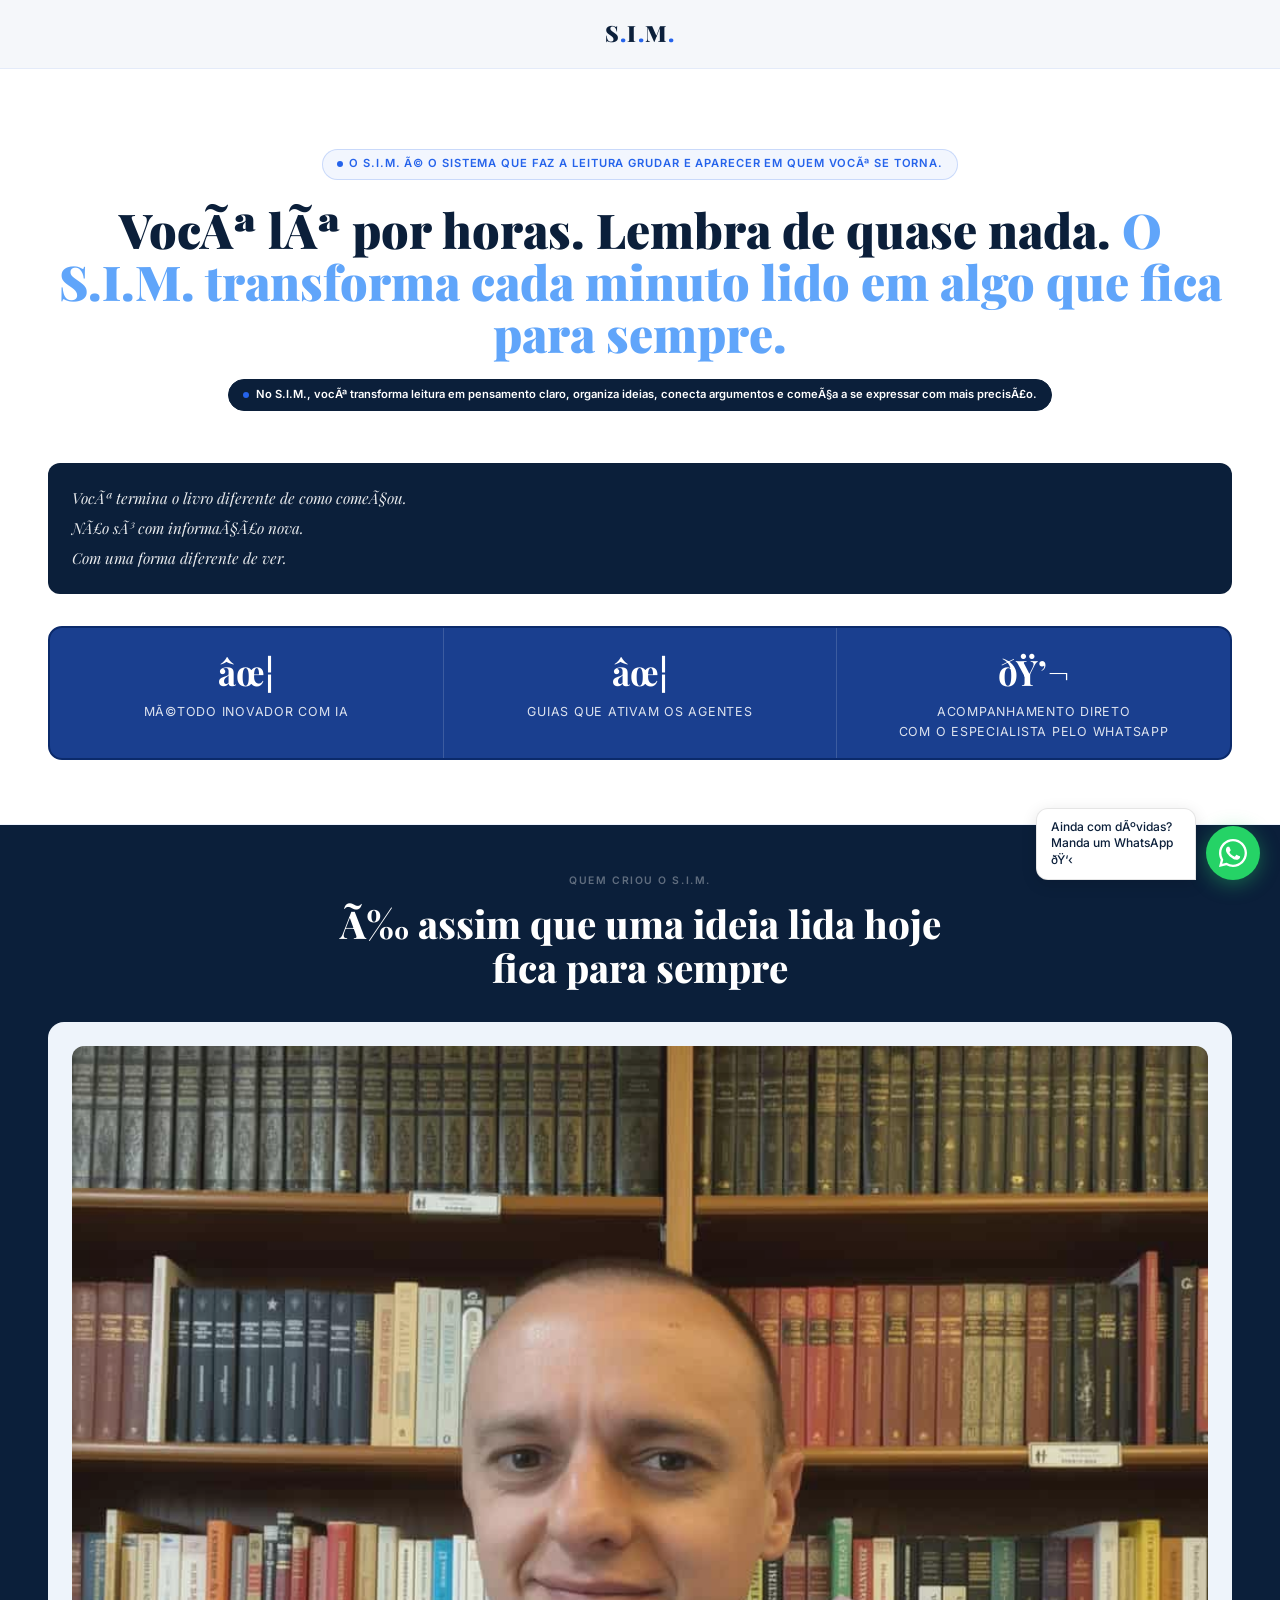
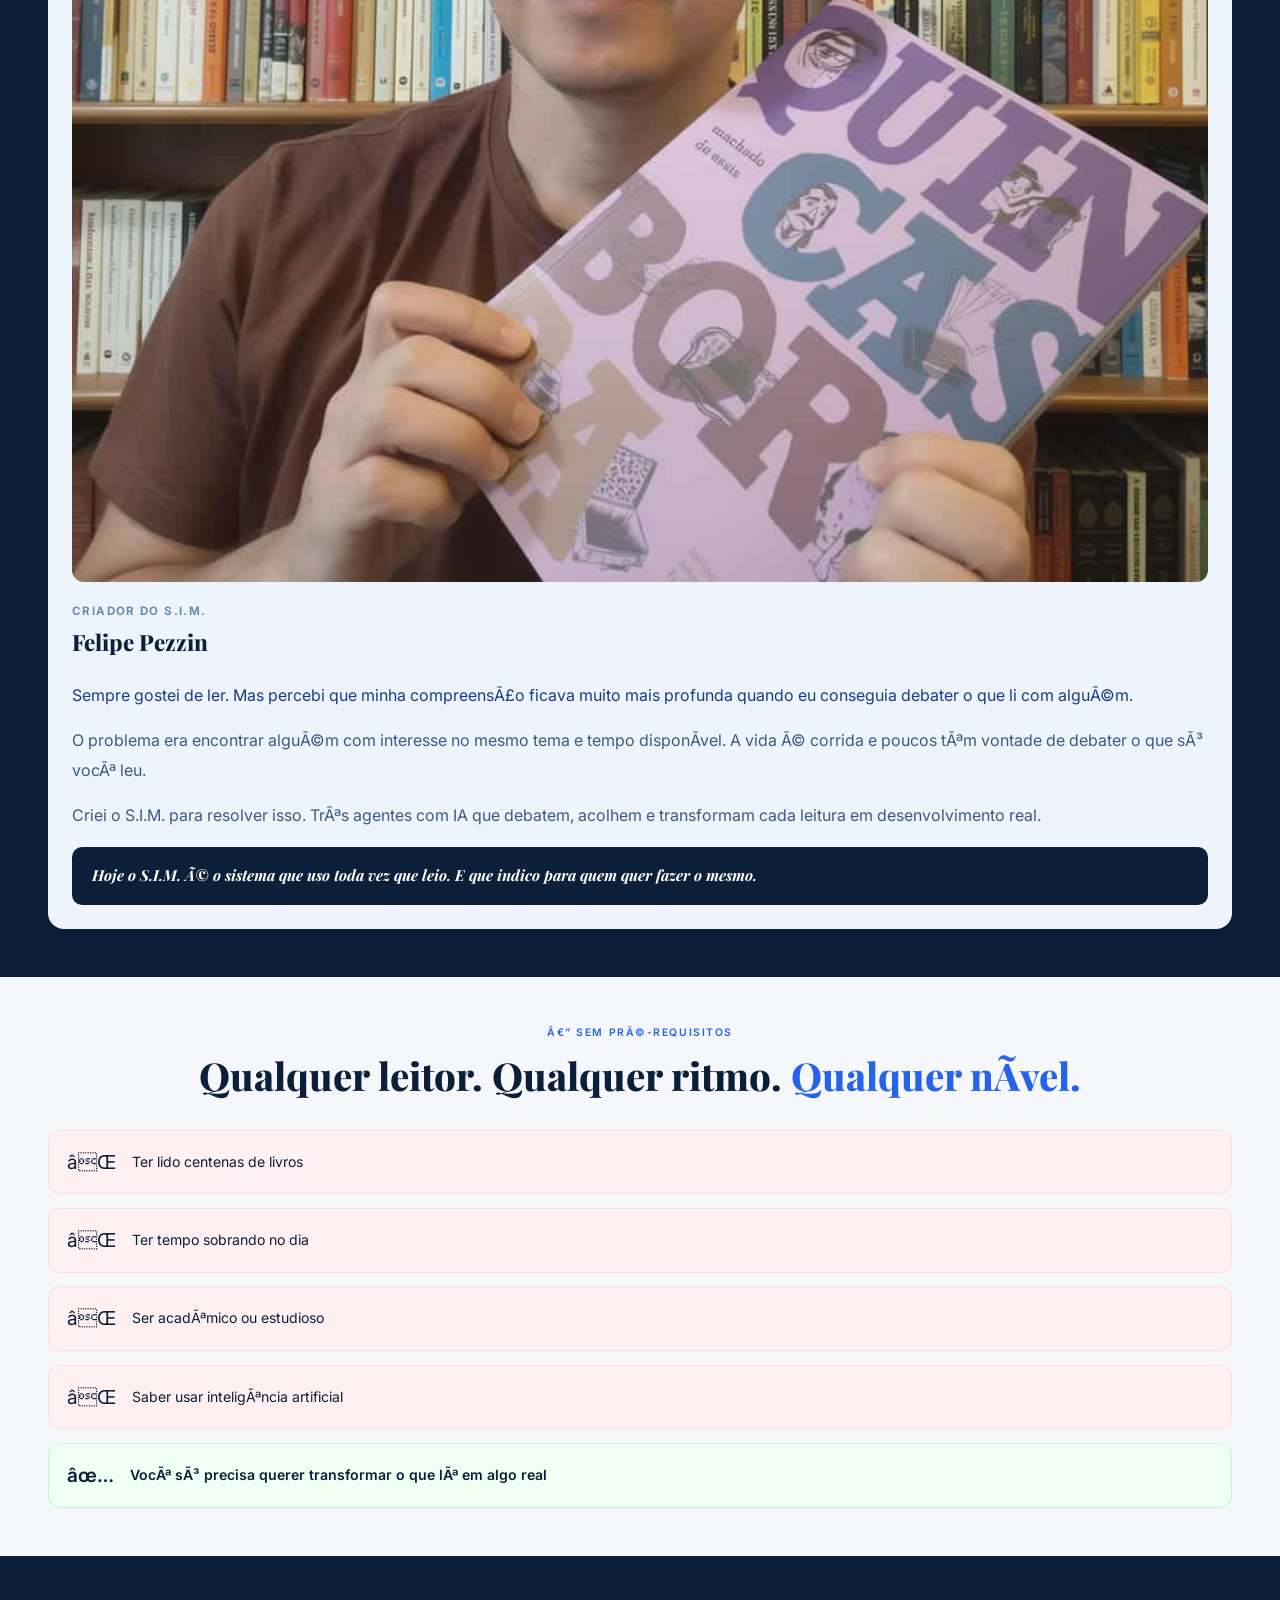
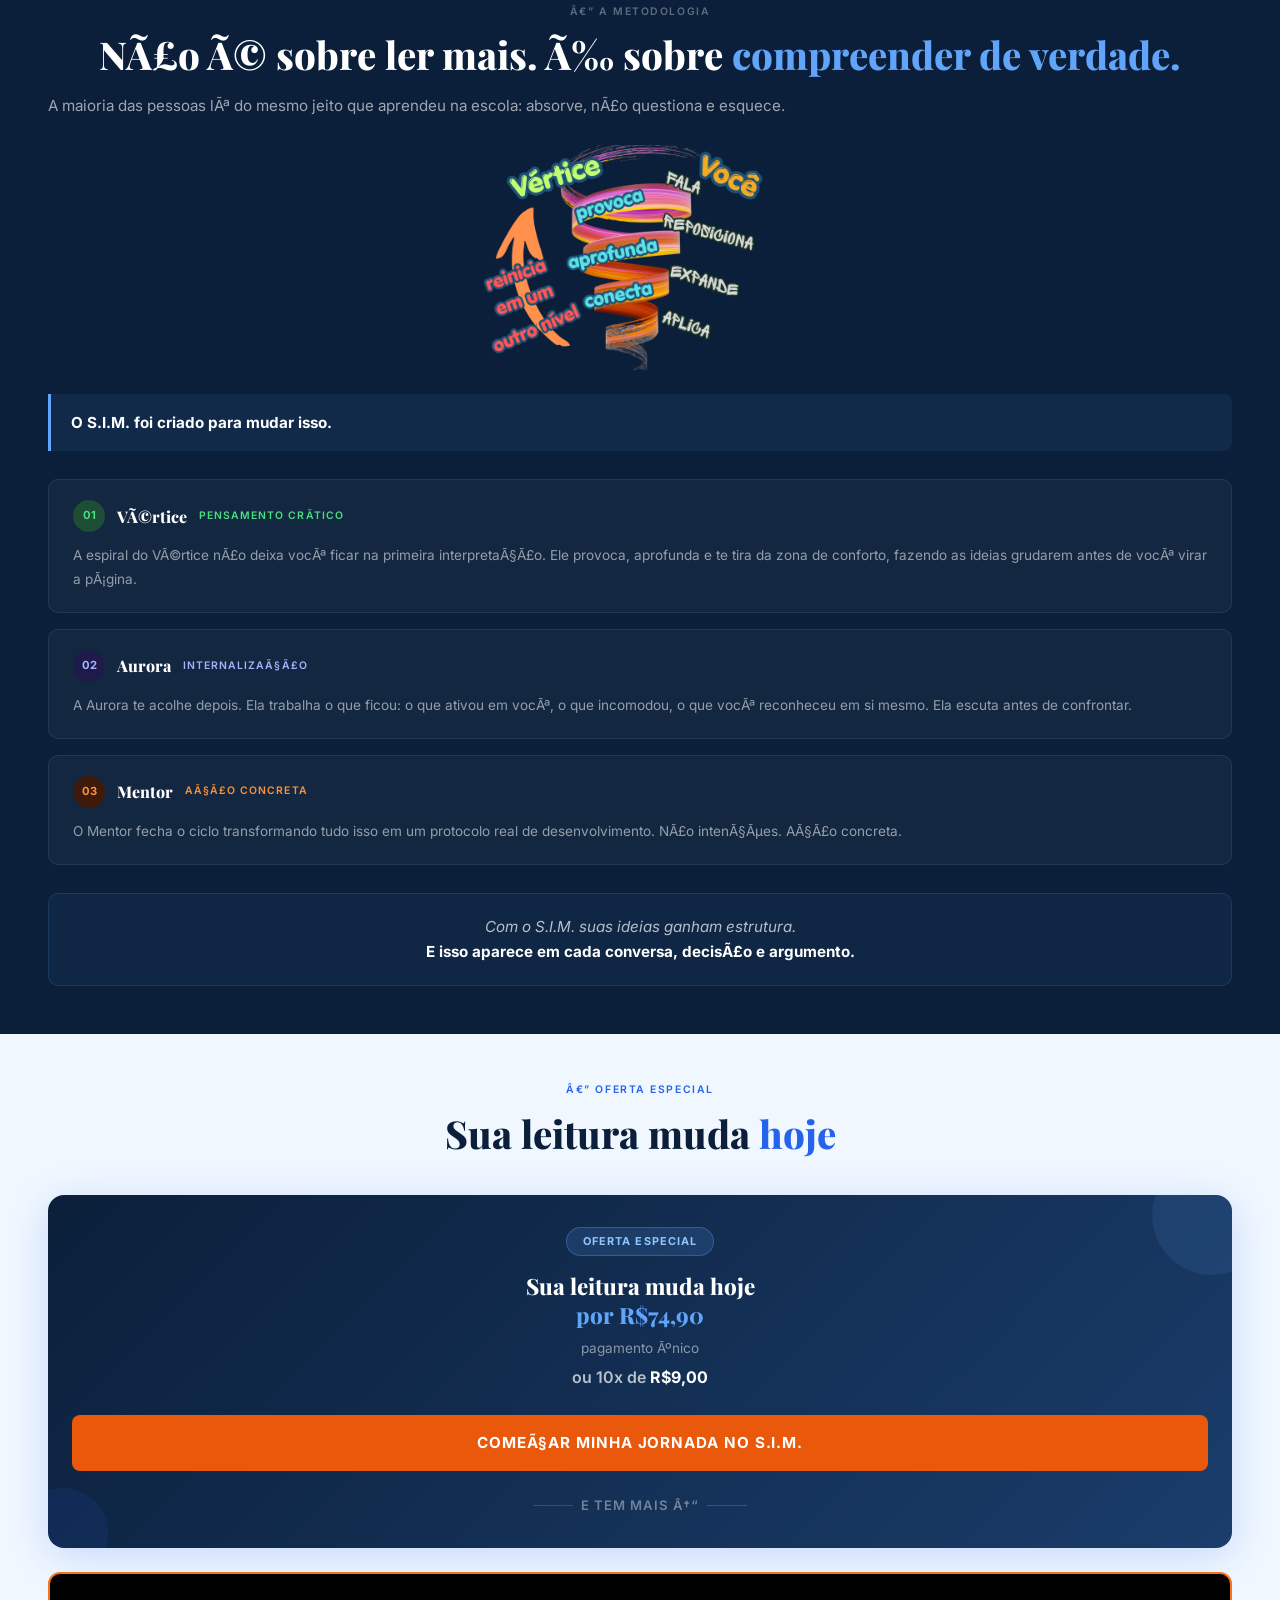
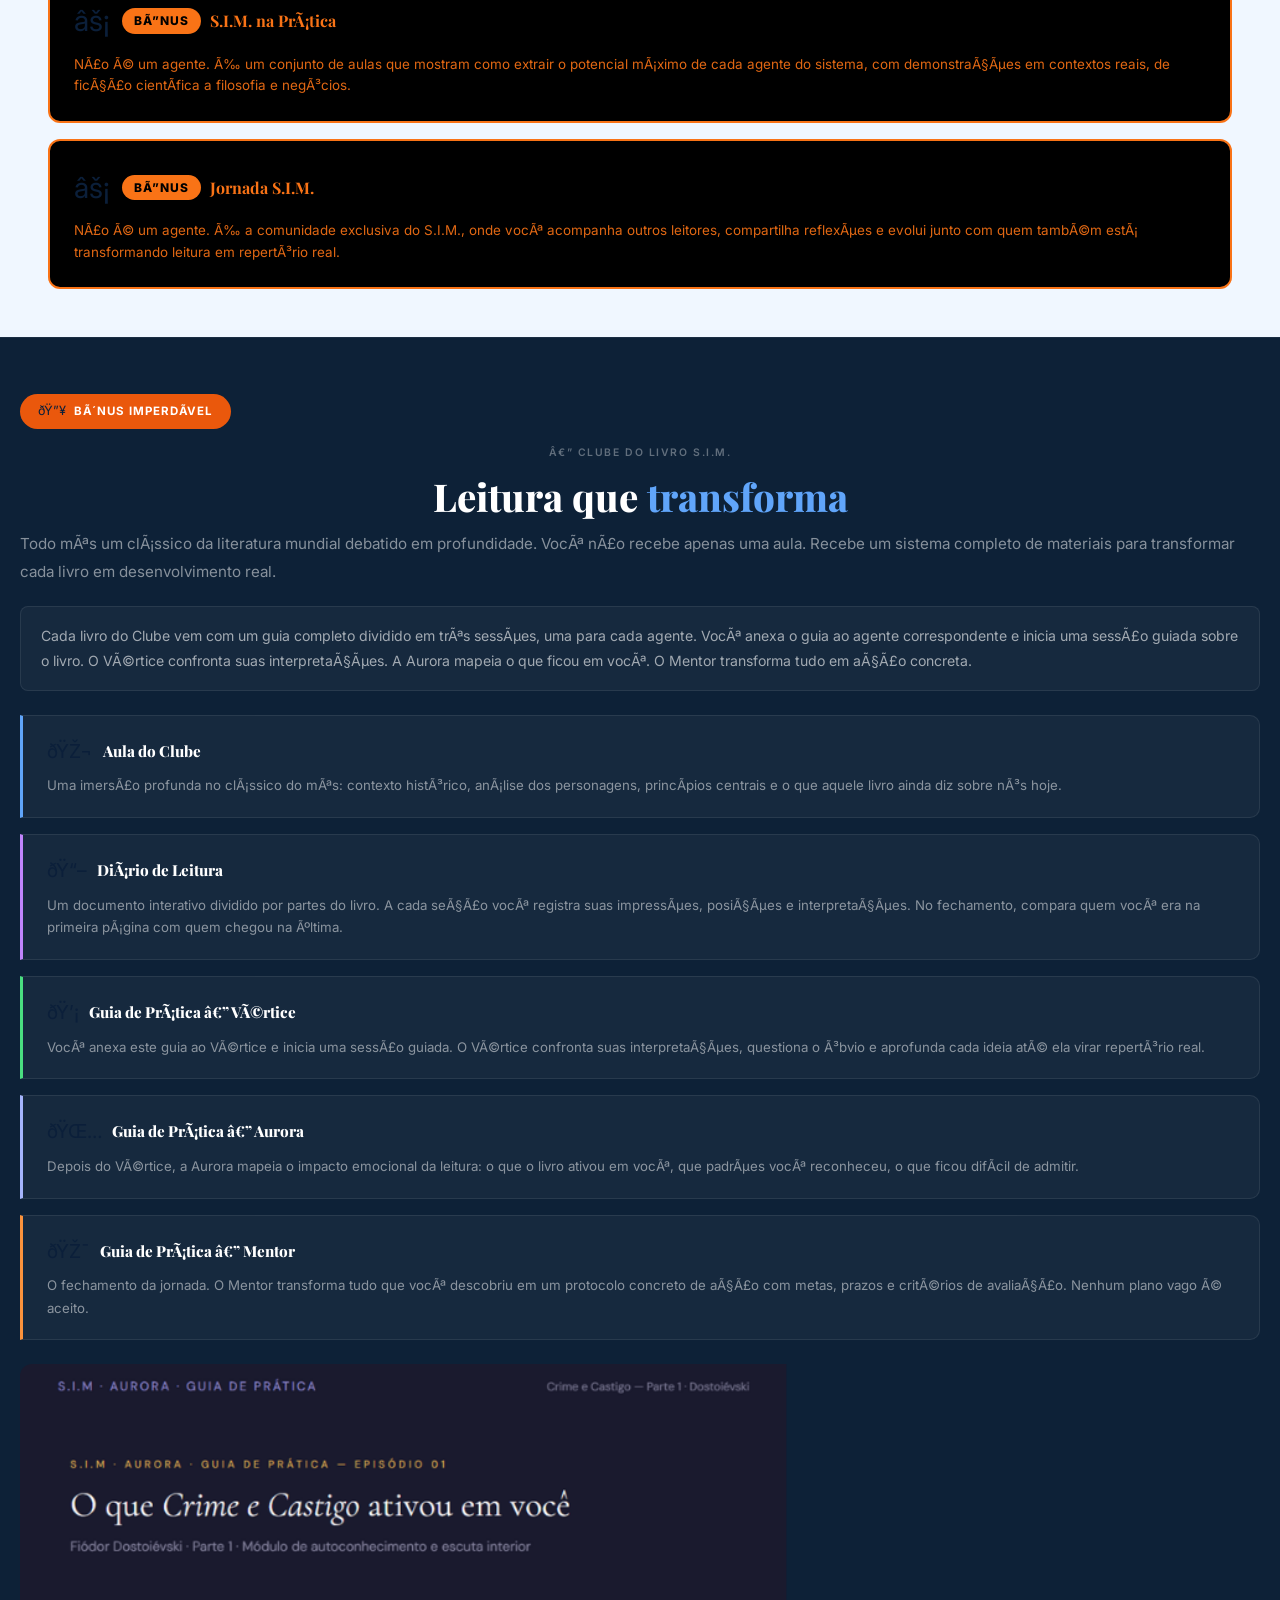
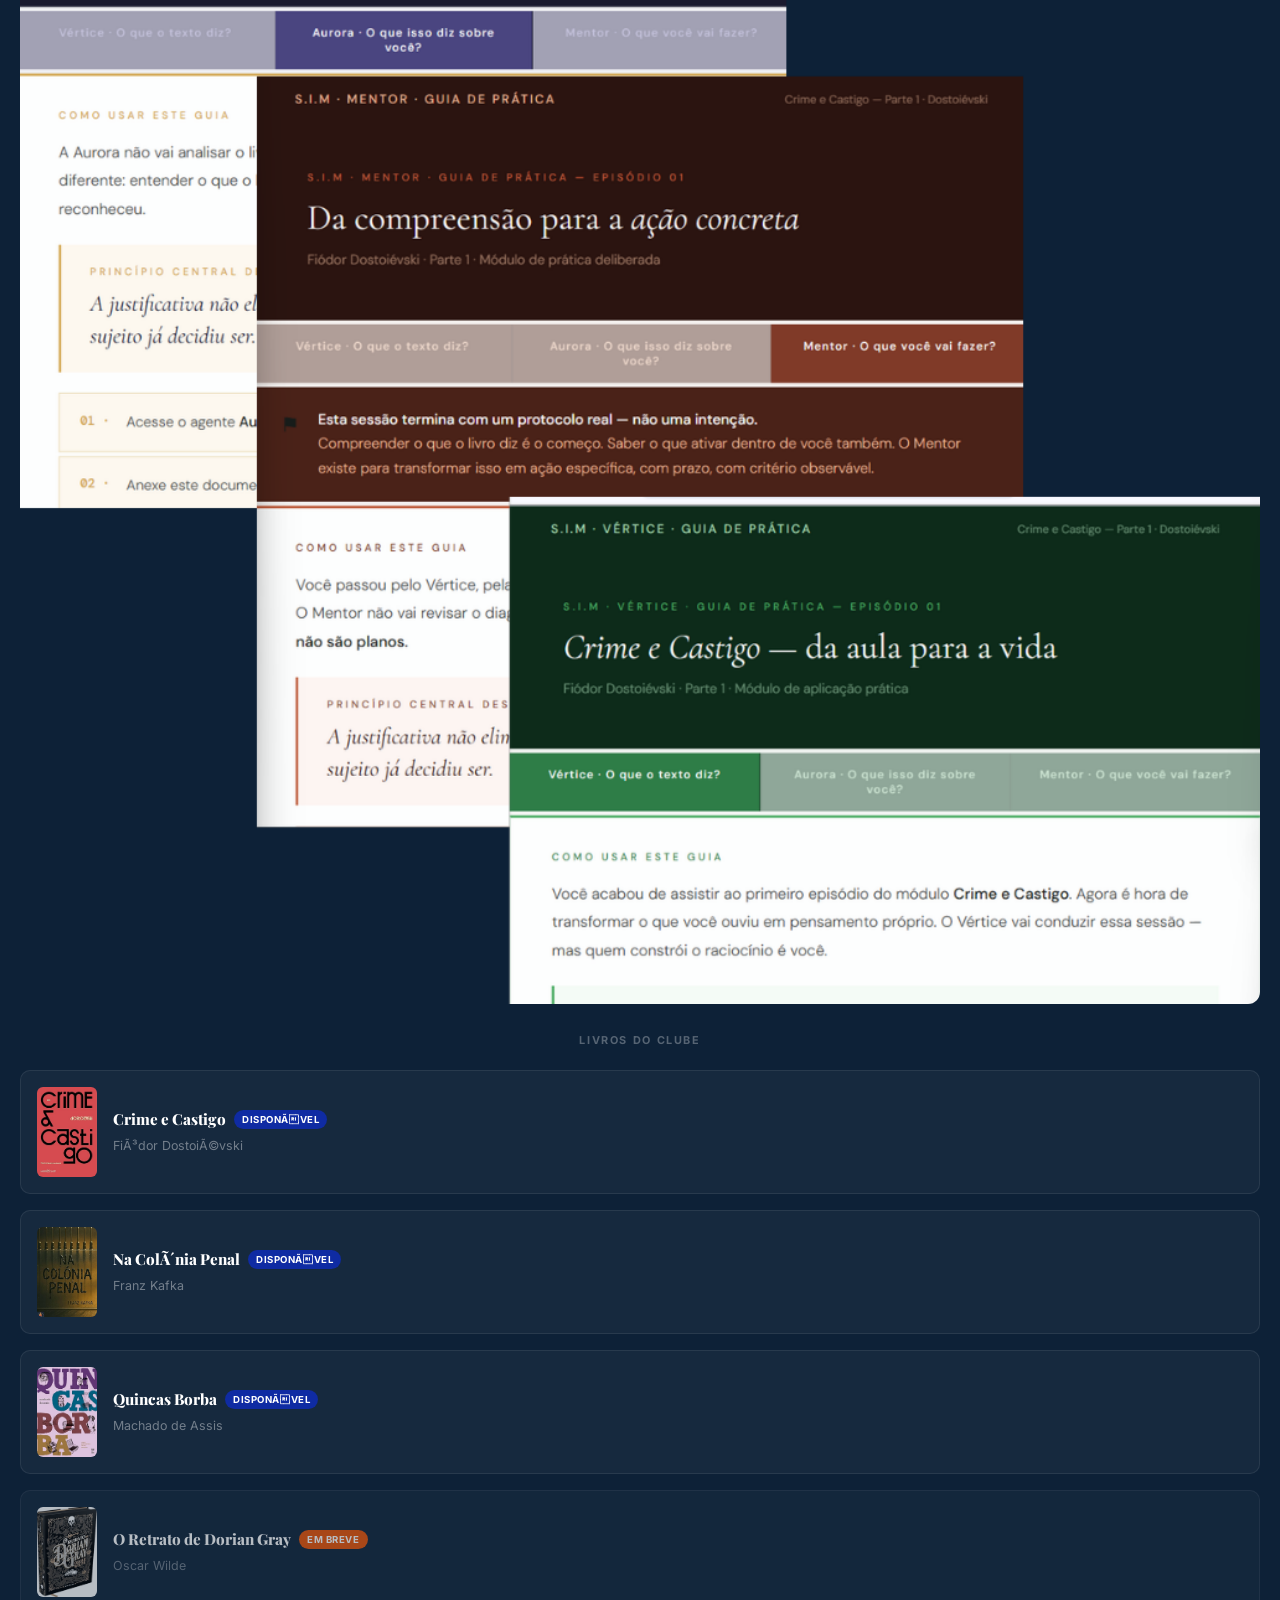
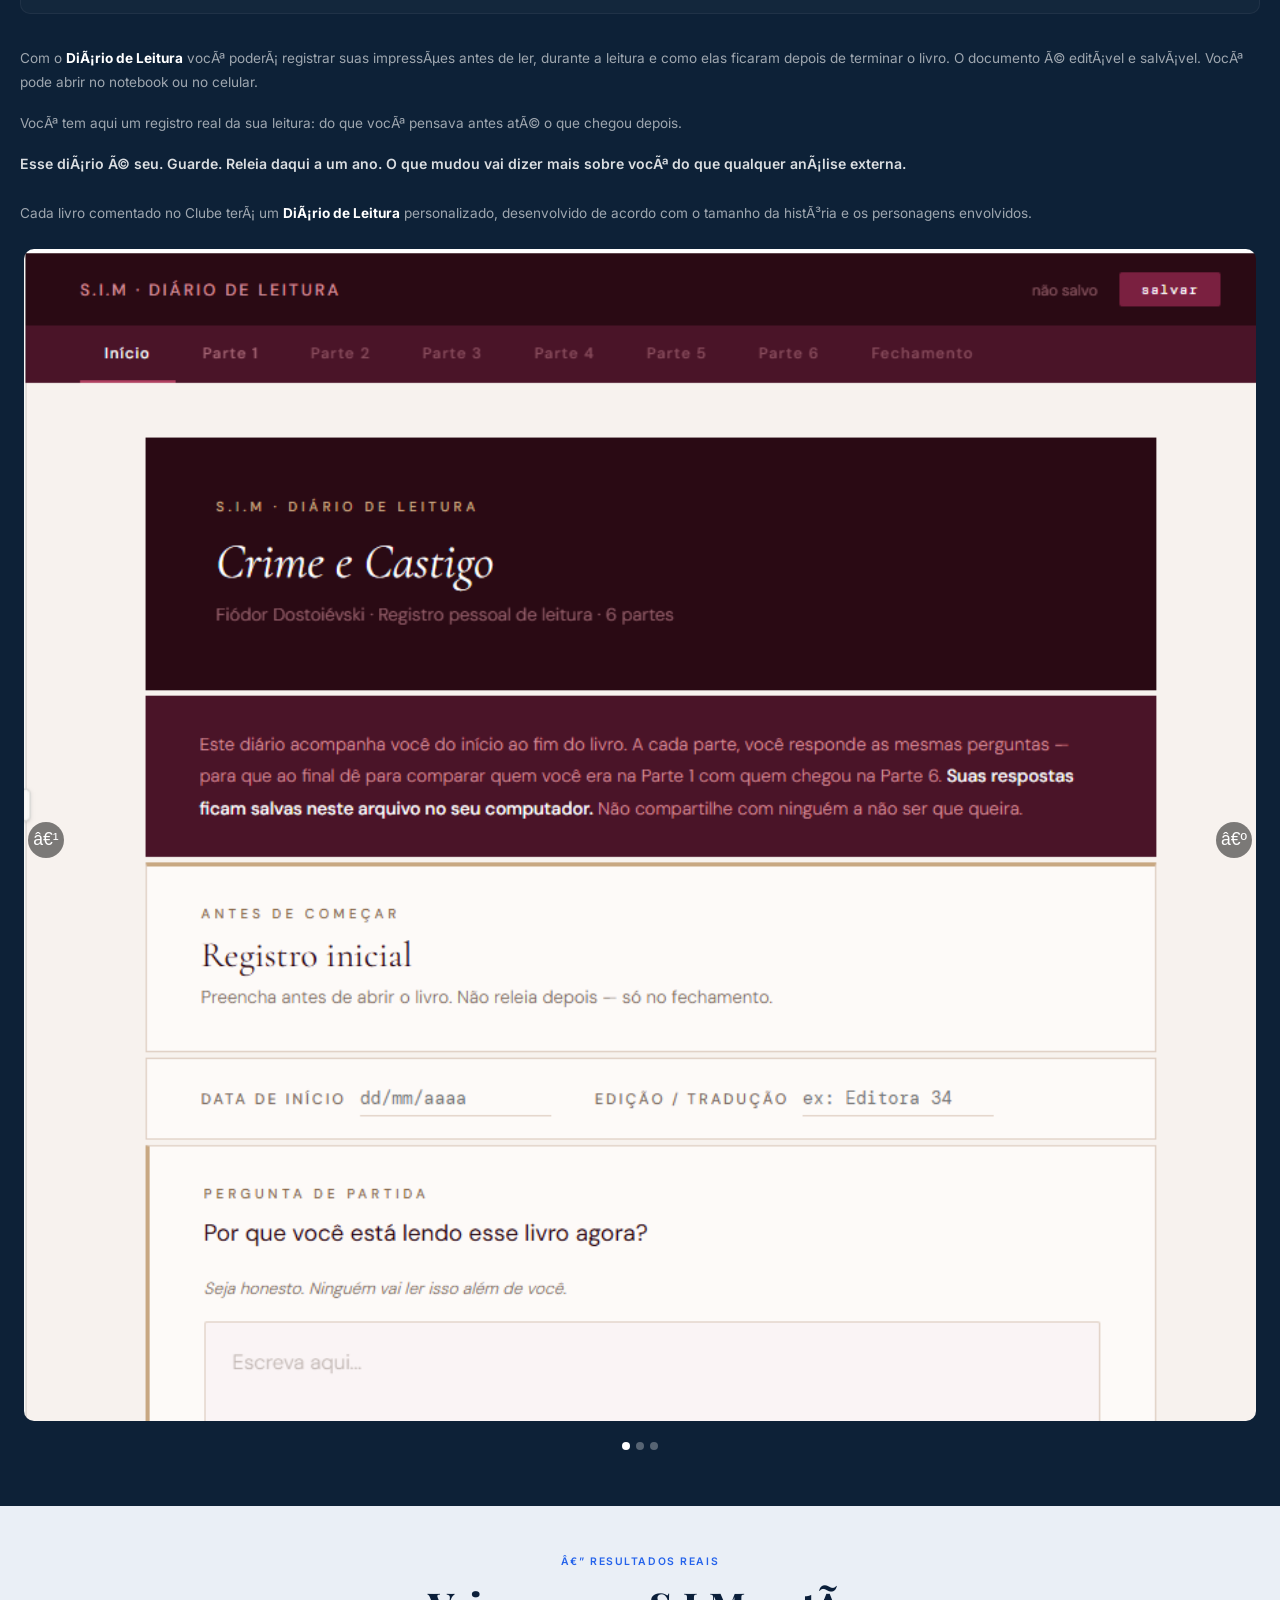
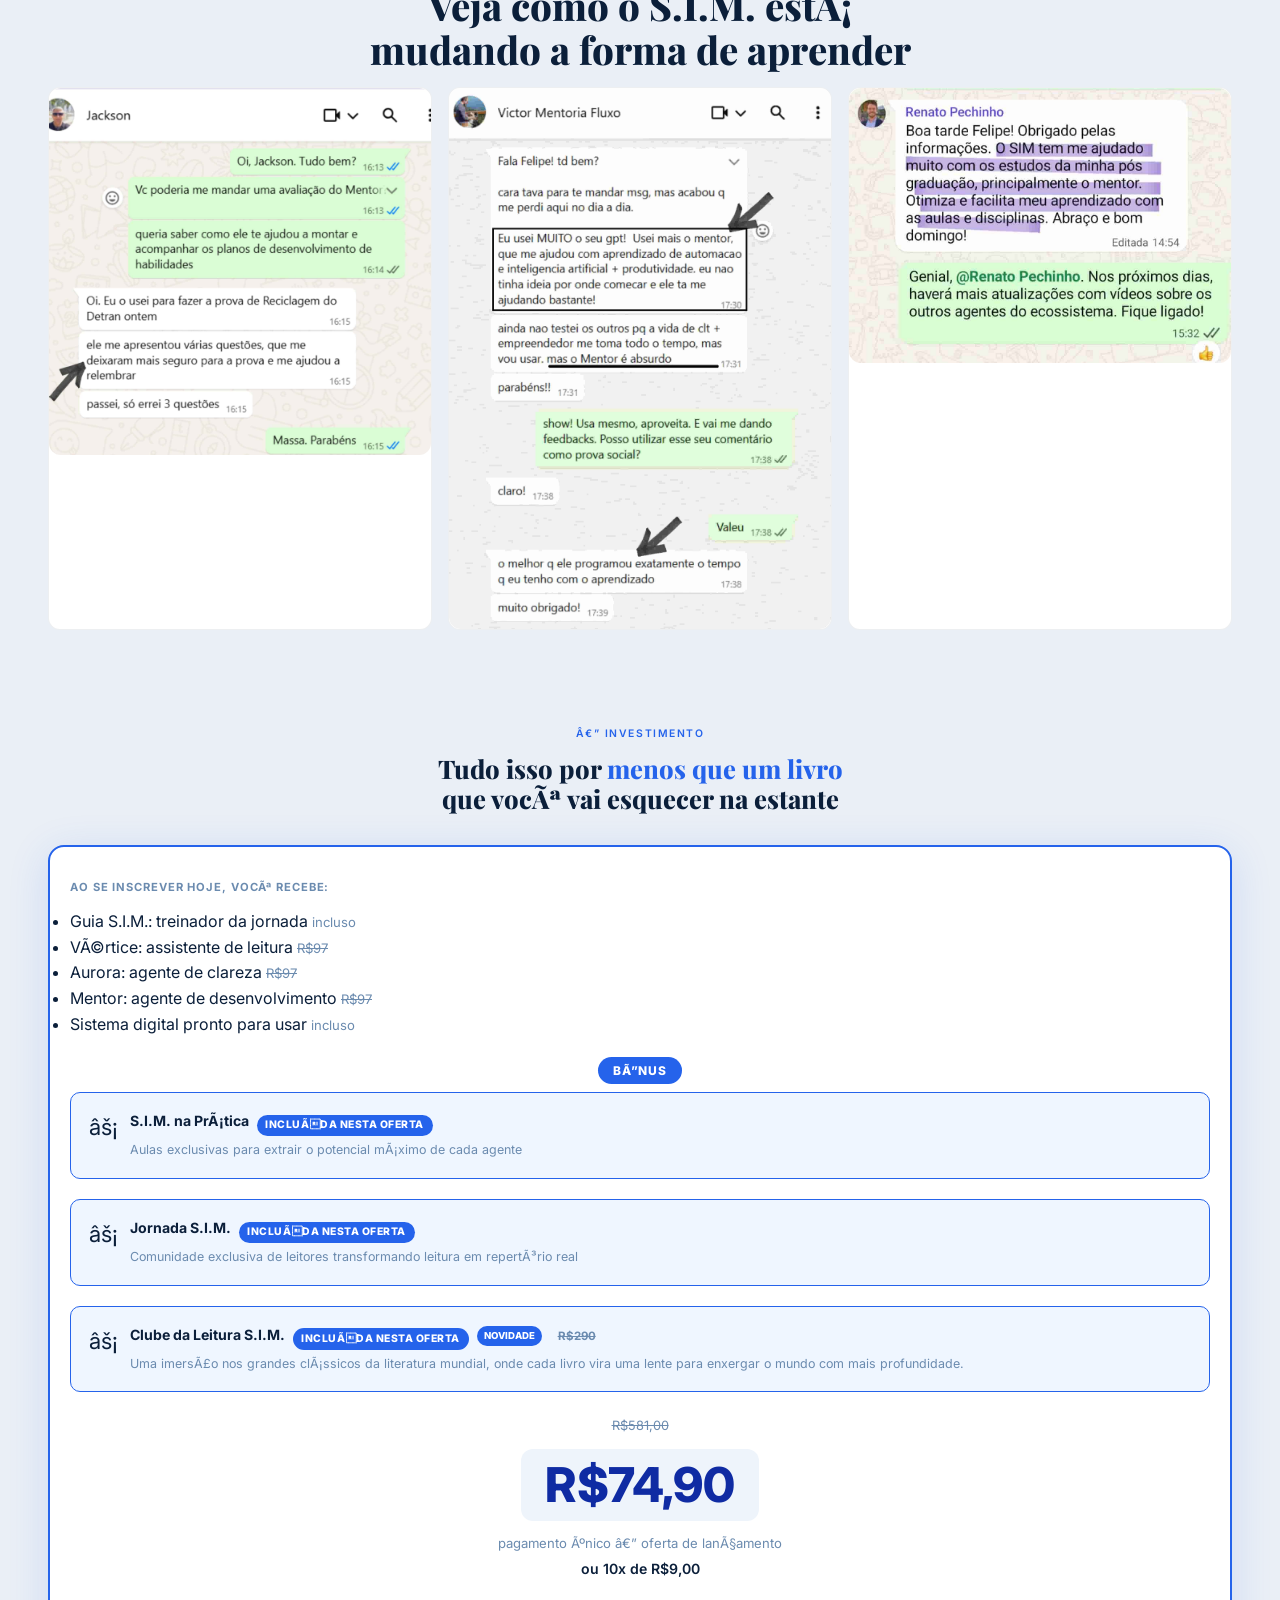
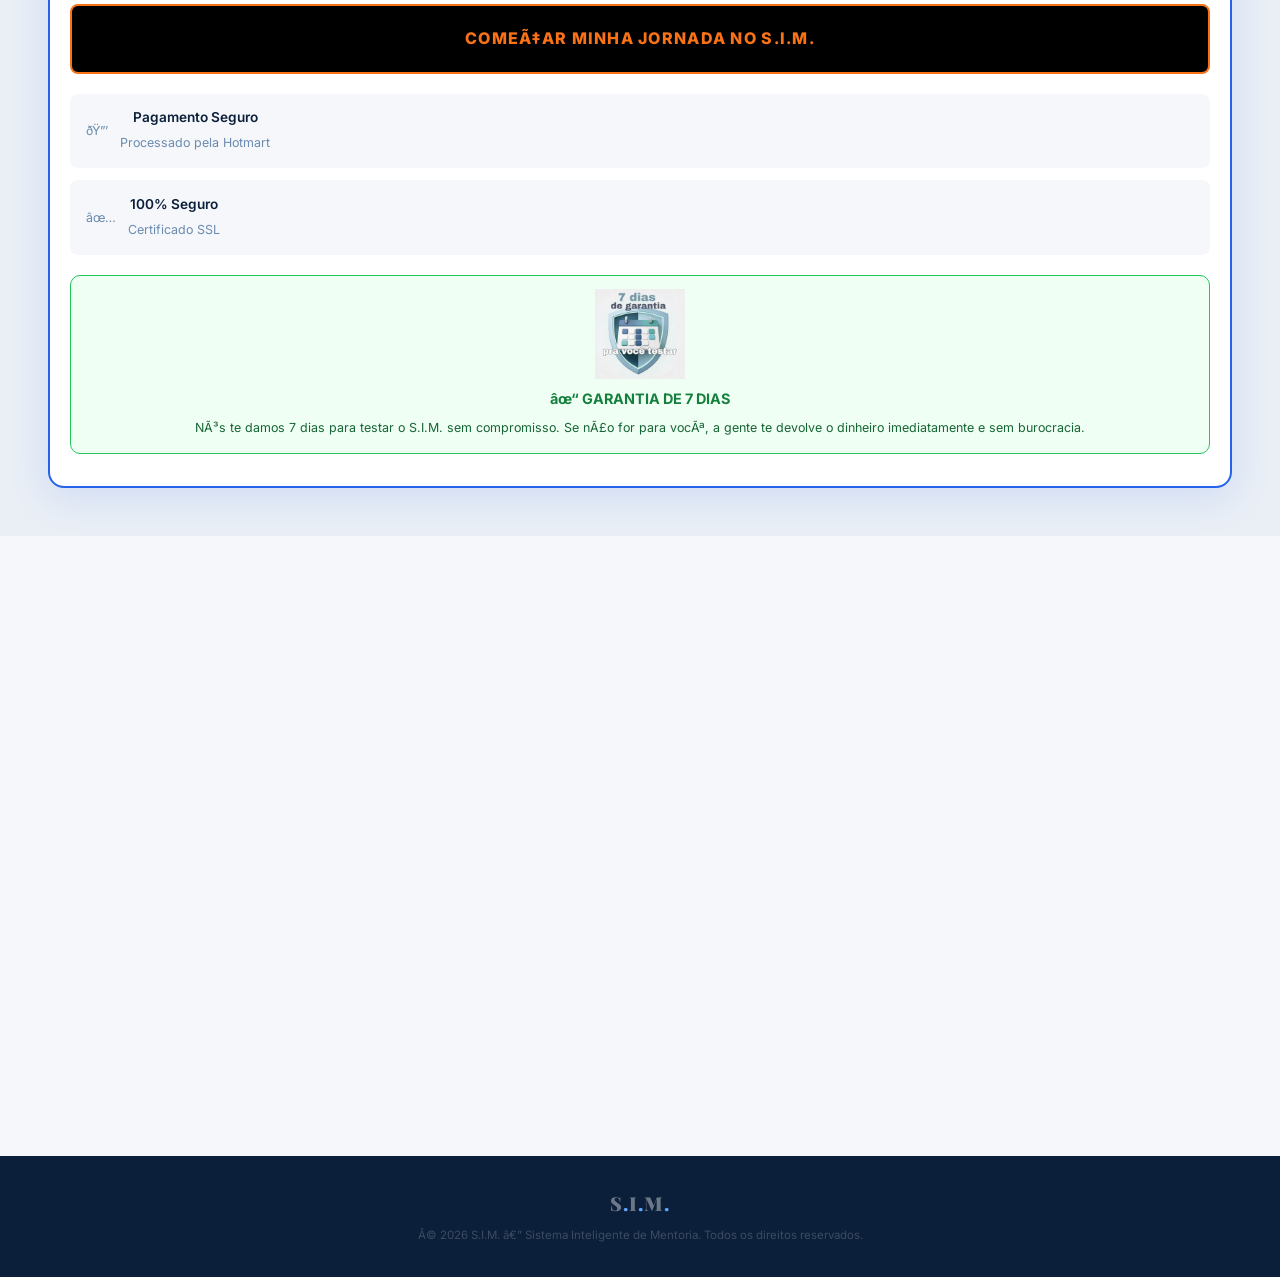
==== index.html @ fb80f077 "atualização sobre o criador" ====
<!DOCTYPE html>
<html lang="pt-BR">
<head>
  <!-- Meta Pixel Code -->
  <script>
  !function(f,b,e,v,n,t,s)
  {if(f.fbq)return;n=f.fbq=function(){n.callMethod?
  n.callMethod.apply(n,arguments):n.queue.push(arguments)};
  if(!f._fbq)f._fbq=n;n.push=n;n.loaded=!0;n.version='2.0';
  n.queue=[];t=b.createElement(e);t.async=!0;
  t.src=v;s=b.getElementsByTagName(e)[0];
  s.parentNode.insertBefore(t,s)}(window, document,'script',
  'https://connect.facebook.net/en_US/fbevents.js');
  fbq('init', '1388178406296753');
  fbq('track', 'PageView');
  </script>
  <noscript>
    <img height="1" width="1" style="display:none"
    src="https://www.facebook.com/tr?id=1388178406296753&ev=PageView&noscript=1"/>
  </noscript>
  <!-- End Meta Pixel Code -->

  <!-- Microsoft Clarity -->
  <script type="text/javascript">
      (function(c,l,a,r,i,t,y){
          c[a]=c[a]||function(){(c[a].q=c[a].q||[]).push(arguments)};
          t=l.createElement(r);t.async=1;t.src="https://www.clarity.ms/tag/"+i;
          y=l.getElementsByTagName(r)[0];y.parentNode.insertBefore(t,y);
      })(window, document, "clarity", "script", "w54njaulph");
  </script>
  <!-- End Microsoft Clarity -->

  <meta charset="UTF-8">
  <meta name="viewport" content="width=device-width, initial-scale=1.0">
  <title>S.I.M. — Sistema Inteligente de Mentoria</title>
  <link href="https://fonts.googleapis.com/css2?family=Playfair+Display:wght@700;800;900&family=Inter:wght@400;500;600;700&display=swap" rel="stylesheet">
  <style>
    *{margin:0;padding:0;box-sizing:border-box}
    :root{--bg:#F5F7FA;--bg2:#EAEFF6;--dark:#0B1F3A;--mid:#1A3D6B;--accent:#2563EB;--muted:#6B8BAF;--text2:#3D5A80;--white:#FFFFFF;--pad:1.25rem}
    html{scroll-behavior:smooth;overflow-x:hidden}
    body{background:var(--bg);font-family:'Inter',sans-serif;color:var(--dark);line-height:1.6;font-size:16px;overflow-x:hidden;width:100%}
    h1,h2,h3{font-family:'Playfair Display',serif}
    img{max-width:100%;display:block}
    nav{display:flex;justify-content:center;align-items:center;padding:1rem var(--pad);background:rgba(245,247,250,.97);border-bottom:1px solid rgba(37,99,235,.08);backdrop-filter:blur(10px);position:sticky;top:0;z-index:200}
    .nav-logo{font-family:'Playfair Display',serif;font-size:1.4rem;font-weight:900;color:var(--dark);letter-spacing:.05em;text-decoration:none}
    .nav-logo span{color:var(--accent)}
    .hero{padding:3rem var(--pad) 2.5rem;text-align:center;background:var(--white);border-bottom:1px solid rgba(37,99,235,.08)}
    .hero-badge{display:inline-flex;align-items:center;gap:.4rem;border:1px solid rgba(37,99,235,.2);background:rgba(37,99,235,.06);padding:.35rem .9rem;border-radius:100px;font-size:.7rem;font-weight:600;color:var(--accent);letter-spacing:.08em;text-transform:uppercase;margin-bottom:1.5rem}
    .badge-dot{width:6px;height:6px;border-radius:50%;background:var(--accent);animation:pulse 2s infinite}
    @keyframes pulse{0%,100%{opacity:1}50%{opacity:.3}}
    .hero h1{font-size:clamp(2rem,8vw,3rem);font-weight:900;line-height:1.08;color:var(--dark);margin-bottom:1.25rem}
    .hero h1 .accent{color:var(--accent)}
    .hero h1 .dim{color:var(--muted)}
    .hero-sub{font-size:1rem;color:var(--muted);line-height:1.7;margin:0 auto 2rem}
    .hero-photo{width:100%;height:220px;background:var(--bg2);border-radius:12px;border:2px dashed rgba(37,99,235,.18);display:flex;flex-direction:column;align-items:center;justify-content:center;gap:.4rem;color:var(--muted);font-size:.78rem}
    .hero-photo .ph-icon{font-size:1.8rem;opacity:.35}
    .hero-stats{display:flex;justify-content:center;gap:0;margin-top:2rem;flex-wrap:wrap;border:2px solid #0B2A6B;border-radius:14px;overflow:hidden;background:#1A3F8F}
    .hero-stats>div{flex:1;min-width:120px;padding:1rem .75rem;text-align:center;border-right:1px solid rgba(255,255,255,.15)}
    .hero-stats>div:last-child{border-right:none}
    .hero-stats .stat-num{color:#fff;font-size:2.2rem}
    .hero-stats .stat-label{color:rgba(255,255,255,.85);font-size:.78rem}
    .stat-num{font-family:'Playfair Display',serif;font-size:1.6rem;font-weight:700;color:var(--accent)}
    .stat-label{font-size:.68rem;color:var(--muted);margin-top:.1rem;text-transform:uppercase;letter-spacing:.06em}
    section{padding:3rem var(--pad)}
    .section-label{font-size:.65rem;font-weight:600;letter-spacing:.15em;text-transform:uppercase;color:var(--accent);margin-bottom:.75rem;display:block;text-align:center}
    .section-title{font-size:clamp(1.6rem,6vw,2.4rem);font-weight:800;line-height:1.15;color:var(--dark);margin-bottom:1rem;text-align:center}
    .section-title .accent{color:var(--accent)}
    .section-title .muted{color:var(--muted)}
    .section-sub{font-size:.95rem;color:var(--muted);line-height:1.75}
    .problema{background:var(--white);border-top:3px solid var(--accent)}
    .ciclo{display:flex;flex-direction:column;gap:0;margin-top:2rem;width:100%}
    .ciclo-item{padding:.85rem 1rem;border:1px solid rgba(11,31,58,.08);font-size:.88rem;color:var(--text2);font-weight:500;background:var(--bg2);text-align:center;width:100%}
    .ciclo-item.highlight{background:var(--accent);border-color:var(--accent);color:#fff;font-weight:700}
    .ciclo-arrow{text-align:center;color:var(--accent);opacity:.5;font-size:1.1rem;padding:.2rem 0}
    @media(max-width:600px){.ciclo{flex-direction:column!important;gap:0!important}.ciclo-arrow{padding:.1rem 0}}
    .demonstracao{background:#0B1F3A}
    .demonstracao .section-label{color:rgba(255,255,255,.6)}
    .demonstracao .section-title{color:#fff}
    .demonstracao .section-sub{color:rgba(255,255,255,.7)}
    .demonstracao .demo-especialista-texto p{color:rgba(255,255,255,.85)}
    .demonstracao img{opacity:.95}
    .demo-especialista{display:flex;flex-direction:column;align-items:center;gap:1.5rem;margin-top:2rem}
    .demo-especialista img{width:100%;max-width:360px;border-radius:16px;border:3px solid rgba(255,255,255,.1)}
    .demo-especialista-texto{color:rgba(255,255,255,.85);font-size:.95rem;line-height:1.8;text-align:left}
    .demo-especialista-texto strong{color:#fff}
    .demo-telas{display:flex;flex-direction:column;gap:2rem;margin-top:2.5rem}
    .demo-tela{display:flex;flex-direction:column;gap:1rem;background:rgba(255,255,255,.04);border:1px solid rgba(255,255,255,.08);border-radius:16px;padding:1.25rem;overflow:hidden}
    .demo-tela img{width:100%;max-width:360px;border-radius:10px;border:1px solid rgba(255,255,255,.1);display:block;margin:0 auto}
    .demo-tela-titulo{font-size:1rem;font-weight:700;color:#fff}
    .demo-tela-desc{font-size:.88rem;color:rgba(255,255,255,.6);line-height:1.7}
    .demo-tela-label{display:inline-block;background:var(--accent);color:#fff;font-size:.7rem;font-weight:700;padding:.2rem .6rem;border-radius:99px;letter-spacing:.05em;margin-bottom:.4rem}
    .objecoes{background:var(--bg)}
    .obj-lista{display:flex;flex-direction:column;gap:.85rem;margin-top:2rem}
    .obj-card{display:flex;align-items:center;gap:1rem;padding:1rem 1.1rem;background:#FFF1F1;border:1px solid rgba(239,68,68,.12);border-radius:12px;font-size:.88rem;color:var(--dark)}
    .obj-card.sim{background:#F0FFF4;border-color:rgba(34,197,94,.2);font-weight:600}
    .obj-icon{font-size:1.2rem;flex-shrink:0}
    .etapas{background:var(--dark)}
    .etapas .section-label{color:rgba(255,255,255,.4)}
    .etapas .section-title{color:#fff}
    .etapas .section-title .accent{color:#60A5FA}
    .etapas-lista{display:flex;flex-direction:column;gap:1px;background:rgba(255,255,255,.08);margin-top:2rem;border:1px solid rgba(255,255,255,.08);border-radius:8px;overflow:hidden}
    .etapa{padding:1.5rem;background:var(--dark);display:flex;gap:1rem;align-items:flex-start}
    .etapa-num{font-family:'Playfair Display',serif;font-size:1.8rem;font-weight:900;color:rgba(96,165,250,.25);line-height:1;flex-shrink:0;width:2rem}
    .etapa-nome{font-family:'Playfair Display',serif;font-size:1rem;font-weight:700;color:#fff;margin-bottom:.4rem}
    .etapa-desc{font-size:.82rem;color:rgba(255,255,255,.45);line-height:1.65}
    .etapa-conclusao{margin-top:1.5rem;padding:1.25rem;border:1px solid rgba(96,165,250,.2);border-radius:8px;background:rgba(96,165,250,.06);font-size:.9rem;color:rgba(255,255,255,.65);font-style:italic;text-align:center;line-height:1.6}
    .etapa-conclusao strong{color:#60A5FA;font-style:normal}
    .transform{background:var(--bg2)}
    .transform-cards{display:flex;flex-direction:column;gap:1rem;margin-top:2rem}
    .transform-col{padding:1.5rem;border-radius:12px;border:1px solid rgba(11,31,58,.08);width:100%}
    .antes-col{background:var(--white)}
    .depois-col{background:var(--dark)}
    .col-header{font-size:.68rem;font-weight:700;letter-spacing:.15em;text-transform:uppercase;margin-bottom:1.25rem;display:flex;align-items:center;gap:.5rem}
    .col-header.antes{color:var(--muted)}
    .col-header.depois{color:#60A5FA}
    .col-header::before{content:'';width:16px;height:1px}
    .col-header.antes::before{background:var(--muted)}
    .col-header.depois::before{background:#60A5FA}
    .t-item{font-size:.9rem;font-weight:500;padding:.7rem 0;border-bottom:1px solid rgba(11,31,58,.05);display:flex;align-items:center;gap:.6rem}
    .depois-col .t-item{border-bottom-color:rgba(255,255,255,.06)}
    .t-item.antes-i{color:var(--muted)}
    .t-item.depois-i{color:rgba(255,255,255,.85)}
    .t-icon{font-size:.8rem;width:18px;text-align:center;flex-shrink:0}
    .agentes{background:#F0F7FF}
    .agentes-grid{display:flex;flex-direction:column;gap:.85rem;margin-top:2rem}
    .agente-card{background:var(--bg);border:1px solid rgba(37,99,235,.1);border-radius:12px;border-top:3px solid var(--accent);padding:1.5rem}
    .agente-topo{display:flex;align-items:center;gap:.75rem;margin-bottom:.6rem}
    .agente-icon{width:36px;height:36px;background:rgba(37,99,235,.08);border-radius:8px;display:flex;align-items:center;justify-content:center;font-size:1rem;flex-shrink:0}
    .agente-nome{font-family:'Playfair Display',serif;font-size:1rem;font-weight:700;color:var(--dark)}
    .agente-tag{font-size:.65rem;font-weight:600;color:var(--accent);text-transform:uppercase;letter-spacing:.08em}
    .agente-desc{font-size:.84rem;color:var(--muted);line-height:1.6}
    .para-quem{background:var(--bg2)}
    .para-quem-box{background:var(--dark);border-radius:12px;padding:1.5rem;color:rgba(255,255,255,.65);font-size:.9rem;line-height:1.7;margin:1.5rem 0}
    .para-quem-box strong{display:block;font-family:'Playfair Display',serif;font-size:1.05rem;font-weight:700;color:#fff;margin-bottom:.6rem}
    .pq-lista{display:flex;flex-direction:column}
    .pq-item{display:flex;align-items:flex-start;gap:.85rem;padding:1rem 0;border-bottom:1px solid rgba(11,31,58,.07)}
    .pq-arrow{color:var(--accent);font-size:.85rem;flex-shrink:0;margin-top:.15rem}
    .pq-texto strong{display:block;font-size:.9rem;font-weight:600;color:var(--dark);margin-bottom:.15rem}
    .pq-texto span{font-size:.82rem;color:var(--muted)}
    .transformacao{background:var(--white)}
    .transf-foto{width:100%;height:200px;background:var(--bg2);border-radius:12px;border:2px dashed rgba(37,99,235,.18);display:flex;flex-direction:column;align-items:center;justify-content:center;gap:.4rem;color:var(--muted);font-size:.78rem;margin:1.5rem 0}
    .transf-foto .ph-icon{font-size:1.8rem;opacity:.35}
    .transf-lista{display:flex;flex-direction:column;gap:.85rem}
    .transf-item{display:flex;align-items:flex-start;gap:.85rem;padding:1.1rem;background:var(--dark);border:1px solid rgba(255,255,255,.08);border-radius:10px}
    .transf-q{font-family:'Playfair Display',serif;font-size:1.4rem;font-weight:900;color:rgba(255,255,255,.15);line-height:1;flex-shrink:0}
    .transf-titulo{font-size:.9rem;font-weight:600;color:#fff;margin-bottom:.2rem}
    .transf-desc{font-size:.82rem;color:rgba(255,255,255,.65);line-height:1.6}
    .depoimentos{background:var(--bg2)}
    .dep-grid{display:flex;flex-direction:column;gap:1rem}
    .dep-card{background:var(--white);border:1px solid rgba(11,31,58,.07);border-radius:12px;overflow:hidden}
    .dep-card img{width:100%;height:auto;display:block}
    .dep-placeholder{padding:2rem;background:var(--bg2);display:flex;align-items:center;justify-content:center;color:var(--muted);font-size:.78rem}
    .dep-card-body{padding:1.1rem}
    .dep-texto{font-size:.88rem;color:var(--text2);line-height:1.7;font-style:italic;margin-bottom:.6rem}
    .dep-autor{font-size:.78rem;font-weight:700;color:var(--dark)}
    .preco{background:var(--bg2)}
    .preco .section-title{font-size:1.6rem}
    .preco .section-title span{color:var(--accent)}
    .preco-card{background:var(--white);border:2px solid var(--accent);border-radius:16px;padding:2rem 1.25rem;margin-top:2rem;position:relative;box-shadow:0 8px 40px rgba(37,99,235,.15);text-align:center}
    .preco-fire{font-size:2.2rem;margin-bottom:.5rem}
    .preco-valor{font-family:'Playfair Display',serif;font-size:3.2rem;font-weight:900;color:var(--accent);line-height:1;margin-bottom:.3rem}
    .preco-sub{font-size:.85rem;color:var(--muted);margin-bottom:1.5rem}
    .preco-label{font-size:.7rem;font-weight:700;text-transform:uppercase;letter-spacing:.08em;color:var(--muted);margin-bottom:.75rem;text-align:left}
    .preco-lista{margin-bottom:1.25rem;text-align:left}
    .preco-item{display:flex;align-items:center;gap:.7rem;font-size:.86rem;color:var(--text2);padding:.55rem 0;border-bottom:1px solid rgba(11,31,58,.05);font-weight:700}
    .preco-item span{color:var(--accent);font-weight:700;font-size:.9rem;flex-shrink:0}
    .preco-bonus-bloco{background:#eff6ff;border:1.5px solid var(--accent);border-radius:10px;padding:1rem 1.1rem;margin-bottom:1.25rem;text-align:left;display:flex;gap:.75rem;align-items:flex-start}
    .preco-bonus-icon{font-size:1.4rem;flex-shrink:0}
    .preco-bonus-texto strong{display:block;font-size:.88rem;font-weight:700;color:var(--dark);margin-bottom:.15rem}
    .preco-bonus-texto span{font-size:.78rem;color:var(--muted)}
    .preco-bonus-tag{display:inline-block;background:var(--accent);color:#fff;font-size:.65rem;font-weight:800;padding:.15rem .55rem;border-radius:99px;margin-top:.35rem;letter-spacing:.05em}
    .preco-avista{font-size:.88rem;color:var(--muted);margin-bottom:1.25rem;font-style:italic}
    .preco-garantia-verde{background:#f0fff4;border:1.5px solid #22c55e;border-radius:10px;padding:.85rem 1rem;margin-top:1.25rem;text-align:center}
    .preco-garantia-verde strong{display:block;color:#15803d;font-size:.9rem;font-weight:700;margin-bottom:.2rem}
    .preco-garantia-verde span{font-size:.78rem;color:#166534;line-height:1.6}
    @keyframes pulse-btn{0%,100%{box-shadow:0 0 0 0 rgba(249,115,22,.6)}50%{box-shadow:0 0 0 12px rgba(249,115,22,0)}}
    .btn-checkout{display:block;width:100%;background:#000;color:#F97316;font-weight:800;padding:1.25rem;border-radius:8px;text-decoration:none;font-size:1rem;text-align:center;text-transform:uppercase;letter-spacing:.08em;border:2px solid #F97316;animation:pulse-btn 1.8s infinite}
    .btn-checkout:hover{background:#F97316;color:#000;animation:none;box-shadow:0 0 0 12px rgba(249,115,22,0)}
    .seguranca{display:flex;flex-direction:column;gap:.75rem;margin-top:1.25rem}
    .seg-item{display:flex;align-items:center;gap:.75rem;padding:.85rem 1rem;background:var(--bg);border-radius:8px}
    .seg-item strong{font-weight:600;color:var(--dark);display:block;font-size:.85rem}
    .seg-item span{font-size:.78rem;color:var(--muted)}
    .seg-icon{font-size:1.3rem;flex-shrink:0}
    .garantia{margin-top:1.25rem;display:flex;align-items:center;justify-content:center;gap:.5rem;font-size:.8rem;color:var(--muted)}
    footer{padding:2rem var(--pad);background:var(--dark);text-align:center}
    .footer-logo{font-family:'Playfair Display',serif;font-size:1.2rem;font-weight:900;color:rgba(255,255,255,.4);letter-spacing:.05em;text-decoration:none;display:block;margin-bottom:.5rem}
    .footer-logo span{color:#60A5FA}
    .footer-copy{font-size:.72rem;color:rgba(255,255,255,.2)}
    .whatsapp-btn{position:fixed;bottom:1.25rem;right:1.25rem;z-index:9999;width:54px;height:54px;border-radius:50%;background:#25D366;display:flex;align-items:center;justify-content:center;box-shadow:0 4px 20px rgba(37,211,102,0.4);text-decoration:none;transition:transform 0.2s}
    .whatsapp-btn:hover{transform:scale(1.08)}
    .whatsapp-btn svg{width:28px;height:28px;fill:#fff}
    .faq{background:var(--bg)}
    .faq-lista{display:flex;flex-direction:column;gap:0;margin-top:2rem;border:1px solid rgba(11,31,58,.08);border-radius:12px;overflow:hidden}
    .faq-item{border-bottom:1px solid rgba(11,31,58,.07);background:var(--white)}
    .faq-item:last-child{border-bottom:none}
    .faq-pergunta{padding:1.1rem 1.25rem;font-size:.92rem;font-weight:600;color:var(--dark);cursor:pointer;display:flex;align-items:center;justify-content:space-between;gap:1rem;user-select:none}
    .faq-pergunta::after{content:'+';font-size:1.3rem;color:var(--accent);flex-shrink:0;transition:transform .3s;font-weight:300;line-height:1}
    .faq-item.open .faq-pergunta::after{transform:rotate(45deg)}
    .faq-resposta{font-size:.88rem;color:var(--muted);line-height:1.75;padding:0 1.25rem;max-height:0;overflow:hidden;transition:max-height .35s ease,padding .35s ease}
    .faq-item.open .faq-resposta{max-height:300px;padding:.1rem 1.25rem 1.25rem};bottom:1.25rem;right:1.25rem;z-index:999;width:54px;height:54px;border-radius:50%;background:#25D366;display:flex;align-items:center;justify-content:center;box-shadow:0 4px 20px rgba(37,211,102,.4);text-decoration:none;transition:transform .2s}
    .whatsapp-btn:hover{transform:scale(1.08)}
    .whatsapp-btn svg{width:28px;height:28px;fill:#fff}
    .reveal{opacity:0;transform:translateY(20px);transition:opacity .5s ease,transform .5s ease}
    .reveal.visible{opacity:1;transform:translateY(0)}
    /* VÉRTICE CARD */
    .vertice-wrap{padding:0 var(--pad) 2.5rem;background:var(--white)}
    .vertice-card{background:#1E1E1E;border-radius:14px;overflow:hidden;width:100%;box-shadow:0 8px 32px rgba(0,0,0,.18)}
    .vertice-header{background:#2A2A2A;padding:.75rem 1rem;display:flex;align-items:center;justify-content:space-between;border-bottom:1px solid rgba(255,255,255,.07)}
    .vertice-header-left{display:flex;align-items:center;gap:.6rem;min-width:0}
    .vertice-avatar{width:28px;height:28px;border-radius:50%;background:var(--accent);display:flex;align-items:center;justify-content:center;font-size:.6rem;font-weight:700;color:#fff;flex-shrink:0}
    .vertice-name{font-size:.78rem;font-weight:600;color:#fff}
    .vertice-sub{font-size:.62rem;color:rgba(255,255,255,.4);white-space:nowrap;overflow:hidden;text-overflow:ellipsis}
    .vertice-dot{width:7px;height:7px;border-radius:50%;background:#22C55E;flex-shrink:0}
    .vertice-body{padding:1rem}
    .vtx-user-msg{background:#2563EB;color:#fff;border-radius:10px 10px 2px 10px;padding:.75rem 1rem;font-size:.8rem;line-height:1.55;margin-bottom:.75rem;margin-left:1.5rem}
    .vtx-ai-block{margin-bottom:.5rem}
    .vtx-ai-label{font-size:.6rem;font-weight:600;color:rgba(255,255,255,.35);letter-spacing:.08em;text-transform:uppercase;margin-bottom:.4rem;display:flex;align-items:center;gap:.4rem}
    .vtx-ai-label::before{content:'💡';font-size:.7rem}
    .vtx-ai-bubble{background:#2A2A2A;border:1px solid rgba(255,255,255,.08);border-radius:2px 10px 10px 10px;padding:.85rem 1rem;font-size:.79rem;line-height:1.65;color:rgba(255,255,255,.82)}
    .vtx-ai-bubble h4{font-family:'Playfair Display',serif;font-size:.82rem;font-weight:700;color:#fff;margin:.65rem 0 .3rem;display:flex;align-items:center;gap:.35rem}
    .vtx-ai-bubble ul{margin:.3rem 0 .3rem 1rem;display:flex;flex-direction:column;gap:.15rem}
    .vtx-ai-bubble ul li{font-size:.77rem;color:rgba(255,255,255,.65)}
    .vtx-ai-bubble .highlight{color:#60A5FA;font-weight:600}
    .vtx-ai-bubble .bold{color:#fff;font-weight:600}
    .vtx-typing{display:flex;gap:4px;align-items:center;padding:.6rem 1rem;background:#2A2A2A;border:1px solid rgba(255,255,255,.08);border-radius:2px 10px 10px 10px;width:fit-content;margin-top:.5rem}
    .vtx-typing span{width:5px;height:5px;border-radius:50%;background:rgba(255,255,255,.4);animation:blink2 1.2s infinite}
    .vtx-typing span:nth-child(2){animation-delay:.2s}
    .vtx-typing span:nth-child(3){animation-delay:.4s}
    @keyframes blink2{0%,100%{opacity:.2}50%{opacity:1}}
    @keyframes badge-pulse{0%,100%{opacity:1;transform:scale(1)}50%{opacity:.6;transform:scale(0.97)}}
    @keyframes balloon-in{from{opacity:0;transform:translateX(20px) scale(0.8)}to{opacity:1;transform:translateX(0) scale(1)}}
    .vertice-footer{padding:.65rem 1rem;background:#2A2A2A;border-top:1px solid rgba(255,255,255,.06);display:flex;align-items:center;gap:.5rem}
    .vtx-input{flex:1;background:rgba(255,255,255,.06);border:1px solid rgba(255,255,255,.1);border-radius:8px;padding:.45rem .75rem;font-size:.75rem;color:rgba(255,255,255,.4);font-family:'Inter',sans-serif;min-width:0}
    .vtx-send{width:28px;height:28px;background:var(--accent);border-radius:6px;display:flex;align-items:center;justify-content:center;font-size:.7rem;color:#fff;flex-shrink:0}
    @media(min-width:768px){
      :root{--pad:3rem}
      .hero{padding:5rem 3rem 4rem}
      .agentes-grid{display:grid;grid-template-columns:1fr 1fr;gap:1rem}
      .transform-cards{display:grid;grid-template-columns:1fr 1fr}
      .dep-grid{display:grid;grid-template-columns:repeat(3,1fr)}
      .vertice-card{max-width:520px;margin:0 auto}
    }
  </style>
</head>
<body>
  <nav><a href="#" class="nav-logo">S<span>.</span>I<span>.</span>M<span style="color:var(--accent)">.</span></a></nav>
  <section class="hero">
    <div class="hero-badge reveal"><span class="badge-dot"></span>O S.I.M. é o sistema que faz a leitura grudar e aparecer em quem você se torna.</div>
    <h1 class="reveal">Você lê por horas. Lembra de quase nada. <span style="color:#60A5FA;">O S.I.M. transforma cada minuto lido em algo que fica para sempre.</span></h1>
    <a href="#metodologia" style="text-decoration:none;display:inline-block;">
      <div class="hero-badge" style="animation:badge-pulse 1.5s ease-in-out infinite;background:#0B1F3A;border-color:#0B1F3A;color:#fff;text-transform:none;letter-spacing:normal;"><span class="badge-dot"></span>No S.I.M., você transforma leitura em pensamento claro, organiza ideias, conecta argumentos e começa a se expressar com mais precisão.</div>
    </a>
    <div style="margin-top:1.75rem;text-align:center;" class="reveal">
      <div style="margin-top:1.5rem;padding:1.25rem 1.5rem;background:#0B1F3A;border-radius:12px;text-align:left;">
        <p style="font-size:0.95rem;color:rgba(255,255,255,0.9);line-height:2;font-family:'Playfair Display',serif;font-style:italic;">
          Você termina o livro diferente de como começou.<br>
          Não só com informação nova.<br>
          Com uma forma diferente de ver.
        </p>
      </div>
    </div>
    <div class="hero-stats reveal">
      <div><div class="stat-num">✦</div><div class="stat-label">Método inovador com IA</div></div>
      <div><div class="stat-num">✦</div><div class="stat-label">Guias que ativam os agentes</div></div>
      <div><div class="stat-num">💬</div><div class="stat-label">Acompanhamento direto<br>com o especialista pelo WhatsApp</div></div>
    </div>
  </section>

  <section class="demonstracao" style="background:#0B1F3A;">
    <!-- Título no fundo azul escuro -->
    <div class="section-label reveal" style="color:rgba(255,255,255,0.35);">
      Quem criou o S.I.M.
    </div>
    <h2 class="section-title reveal" style="color:#fff;">
      É assim que uma ideia lida hoje<br>fica para sempre
    </h2>

    <!-- Card claro com foto e texto -->
    <div class="reveal" style="margin-top:2rem;background:#EEF4FB;border-radius:16px;padding:1.5rem;display:flex;flex-direction:column;gap:1.25rem;">

      <!-- Foto grande -->
      <img src="assets/foto-especialista.jpg"
           alt="Felipe Pezzin"
           width="400" height="400"
           loading="lazy"
           style="width:100%;height:auto;object-fit:cover;object-position:top;border-radius:12px;display:block;">

      <!-- Nome -->
      <div>
        <p style="font-size:0.72rem;font-weight:700;color:#6B8BAF;letter-spacing:0.12em;text-transform:uppercase;margin-bottom:0.3rem;">
          Criador do S.I.M.
        </p>
        <h3 style="font-family:'Playfair Display',serif;font-size:1.4rem;font-weight:800;color:#0B1F3A;margin-bottom:1.25rem;">
          Felipe Pezzin
        </h3>

        <!-- Texto curto e direto -->
        <p style="font-size:1rem;color:#1e3a8a;line-height:1.85;margin-bottom:1rem;">
          Sempre gostei de ler. Mas percebi que minha compreensão ficava muito mais profunda quando eu conseguia debater o que li com alguém.
        </p>
        <p style="font-size:1rem;color:#3D5A80;line-height:1.85;margin-bottom:1rem;">
          O problema era encontrar alguém com interesse no mesmo tema e tempo disponível. A vida é corrida e poucos têm vontade de debater o que só você leu.
        </p>
        <p style="font-size:1rem;color:#3D5A80;line-height:1.85;margin-bottom:1rem;">
          Criei o S.I.M. para resolver isso. Três agentes com IA que debatem, acolhem e transformam cada leitura em desenvolvimento real.
        </p>

        <!-- Frase de fechamento em destaque -->
        <div style="background:#0B1F3A;border-radius:10px;padding:1rem 1.25rem;margin-top:0.5rem;">
          <p style="font-size:0.95rem;font-weight:700;color:#fff;line-height:1.7;font-style:italic;margin:0;font-family:'Playfair Display',serif;">
            Hoje o S.I.M. é o sistema que uso toda vez que leio. E que indico para quem quer fazer o mesmo.
          </p>
        </div>

      </div>
    </div>
  </section>
  <section class="objecoes">
    <div class="section-label reveal">— Sem pré-requisitos</div>
    <h2 class="section-title reveal">Qualquer leitor. Qualquer ritmo. <span class="accent">Qualquer nível.</span></h2>
    <div class="obj-lista reveal">
      <div class="obj-card"><span class="obj-icon">❌</span> Ter lido centenas de livros</div>
      <div class="obj-card"><span class="obj-icon">❌</span> Ter tempo sobrando no dia</div>
      <div class="obj-card"><span class="obj-icon">❌</span> Ser acadêmico ou estudioso</div>
      <div class="obj-card"><span class="obj-icon">❌</span> Saber usar inteligência artificial</div>
      <div class="obj-card sim"><span class="obj-icon">✅</span> Você só precisa querer transformar o que lê em algo real</div>
    </div>
  </section>
  <section class="etapas" id="metodologia">
    <div class="section-label reveal" style="color:rgba(255,255,255,0.35);">— A metodologia</div>

    <h2 class="section-title reveal" style="color:#fff;">
  Não é sobre ler mais. É sobre
  <span style="color:#60A5FA;">compreender de verdade.</span>
</h2>

    <p class="section-sub reveal"
       style="color:rgba(255,255,255,0.6);
       margin-top:1rem;line-height:1.85;">
  A maioria das pessoas lê do mesmo jeito que aprendeu
  na escola: absorve, não questiona e esquece.
</p>

    <div style="margin:1.5rem auto;text-align:center;">
      <img src="assets/espiral_vertice.png"
           alt="Espiral do Vértice"
           width="520" height="400"
           loading="lazy"
           fetchpriority="auto"
           style="width:100%;max-width:400px;height:auto;display:block;margin:0 auto;border-radius:12px;">
    </div>

    <div style="margin-top:1.25rem;padding:1rem 1.25rem;background:rgba(96,165,250,0.08);border-left:3px solid #60A5FA;border-radius:0 8px 8px 0;" class="reveal">
      <p style="font-size:0.95rem;font-weight:700;color:#fff;line-height:1.7;">O S.I.M. foi criado para mudar isso.</p>
    </div>

    <div style="display:flex;flex-direction:column;gap:1rem;margin-top:1.75rem;" class="reveal">

      <div style="background:rgba(255,255,255,0.04);border:1px solid rgba(255,255,255,0.08);border-radius:10px;padding:1.25rem 1.5rem;">
        <div style="display:flex;align-items:center;gap:0.75rem;margin-bottom:0.75rem;">
          <div style="width:32px;height:32px;border-radius:50%;background:#1D4D35;display:flex;align-items:center;justify-content:center;font-size:0.7rem;font-weight:700;color:#4ADE80;flex-shrink:0;">01</div>
          <span style="font-family:'Playfair Display',serif;font-size:1rem;font-weight:800;color:#fff;">Vértice</span>
          <span style="font-size:0.65rem;font-weight:600;color:#4ADE80;letter-spacing:0.1em;text-transform:uppercase;">Pensamento crítico</span>
        </div>
        <p style="font-size:0.85rem;color:rgba(255,255,255,0.55);line-height:1.75;">A espiral do Vértice não deixa você ficar na primeira interpretação. Ele provoca, aprofunda e te tira da zona de conforto, fazendo as ideias grudarem antes de você virar a página.</p>
      </div>

      <div style="background:rgba(255,255,255,0.04);border:1px solid rgba(255,255,255,0.08);border-radius:10px;padding:1.25rem 1.5rem;">
        <div style="display:flex;align-items:center;gap:0.75rem;margin-bottom:0.75rem;">
          <div style="width:32px;height:32px;border-radius:50%;background:#1e1b4b;display:flex;align-items:center;justify-content:center;font-size:0.7rem;font-weight:700;color:#a5b4fc;flex-shrink:0;">02</div>
          <span style="font-family:'Playfair Display',serif;font-size:1rem;font-weight:800;color:#fff;">Aurora</span>
          <span style="font-size:0.65rem;font-weight:600;color:#a5b4fc;letter-spacing:0.1em;text-transform:uppercase;">Internalização</span>
        </div>
        <p style="font-size:0.85rem;color:rgba(255,255,255,0.55);line-height:1.75;">A Aurora te acolhe depois. Ela trabalha o que ficou: o que ativou em você, o que incomodou, o que você reconheceu em si mesmo. Ela escuta antes de confrontar.</p>
      </div>

      <div style="background:rgba(255,255,255,0.04);border:1px solid rgba(255,255,255,0.08);border-radius:10px;padding:1.25rem 1.5rem;">
        <div style="display:flex;align-items:center;gap:0.75rem;margin-bottom:0.75rem;">
          <div style="width:32px;height:32px;border-radius:50%;background:#3d1a0a;display:flex;align-items:center;justify-content:center;font-size:0.7rem;font-weight:700;color:#fb923c;flex-shrink:0;">03</div>
          <span style="font-family:'Playfair Display',serif;font-size:1rem;font-weight:800;color:#fff;">Mentor</span>
          <span style="font-size:0.65rem;font-weight:600;color:#fb923c;letter-spacing:0.1em;text-transform:uppercase;">Ação concreta</span>
        </div>
        <p style="font-size:0.85rem;color:rgba(255,255,255,0.55);line-height:1.75;">O Mentor fecha o ciclo transformando tudo isso em um protocolo real de desenvolvimento. Não intenções. Ação concreta.</p>
      </div>

    </div>

    <div style="margin-top:1.75rem;text-align:center;padding:1.25rem;border:1px solid rgba(96,165,250,0.15);border-radius:10px;background:rgba(96,165,250,0.05);" class="reveal">
      <p style="font-size:0.95rem;color:rgba(255,255,255,0.7);line-height:1.7;font-style:italic;">
        Com o S.I.M. suas ideias ganham estrutura.<br>
        <strong style="color:#fff;font-style:normal;">E isso aparece em cada conversa, decisão e argumento.</strong>
      </p>
    </div>
  </section>
  <section class="agentes">
    <div class="section-label reveal">— Oferta especial</div>
    <h2 class="section-title reveal">Sua leitura muda <span class="accent">hoje</span></h2>
    <div style="margin-top:2.5rem;background:linear-gradient(135deg,#0B1F3A,#1A3D6B);border-radius:16px;padding:2rem 1.5rem;text-align:center;box-shadow:0 8px 40px rgba(37,99,235,0.2);position:relative;overflow:hidden;">
      <div style="position:absolute;top:-40px;right:-40px;width:120px;height:120px;background:rgba(96,165,250,0.1);border-radius:50%;"></div>
      <div style="position:absolute;bottom:-30px;left:-30px;width:90px;height:90px;background:rgba(37,99,235,0.1);border-radius:50%;"></div>
      <div style="display:inline-block;background:rgba(96,165,250,0.15);border:1px solid rgba(96,165,250,0.3);border-radius:100px;padding:0.3rem 1rem;font-size:0.68rem;font-weight:700;color:#93C5FD;letter-spacing:0.1em;text-transform:uppercase;margin-bottom:1rem;">Oferta especial</div>
      <h3 style="font-family:'Playfair Display',serif;font-size:1.4rem;font-weight:800;color:#fff;margin-bottom:0.5rem;line-height:1.3;">Sua leitura muda hoje<br><span style="color:#60A5FA;">por R$74,90</span></h3>
      <p style="font-size:0.85rem;color:rgba(255,255,255,0.5);margin-bottom:0.3rem;">pagamento único</p>
      <p style="font-size:1rem;font-weight:600;color:rgba(255,255,255,0.7);margin-bottom:1.5rem;">ou 10x de <strong style="color:#fff;">R$9,00</strong></p>
      <a href="https://pay.hotmart.com/Y102564448I" style="display:block;width:100%;background:#EA580C;color:#fff;font-weight:700;padding:1rem;border-radius:8px;text-decoration:none;font-size:0.95rem;text-align:center;text-transform:uppercase;letter-spacing:0.06em;margin-bottom:1.5rem;transition:background 0.2s;" onmouseenter="this.style.background='#C2410C'" onmouseleave="this.style.background='#EA580C'">Começar minha jornada no S.I.M.</a>
      <div style="display:flex;align-items:center;justify-content:center;gap:0.5rem;">
        <div style="height:1px;width:40px;background:rgba(255,255,255,0.15);"></div>
        <p style="font-size:0.82rem;font-weight:600;color:rgba(255,255,255,0.4);letter-spacing:0.08em;text-transform:uppercase;">E tem mais ↓</p>
        <div style="height:1px;width:40px;background:rgba(255,255,255,0.15);"></div>
      </div>
    </div>
    <div class="agente-card reveal" style="margin-top:1.5rem;border:2px solid #F97316;background:#000;">
      <div class="agente-topo" style="align-items:center;gap:.75rem;">
        <span style="font-size:1.8rem;">⚡</span>
        <div style="display:flex;align-items:center;gap:.6rem;flex-wrap:wrap;">
          <span style="display:inline-block;background:#F97316;color:#000;font-size:.75rem;font-weight:800;padding:.2rem .75rem;border-radius:99px;letter-spacing:.08em;">BÔNUS</span>
          <div class="agente-nome" style="color:#F97316;">S.I.M. na Prática</div>
        </div>
      </div>
      <div class="agente-desc" style="color:#F97316;opacity:.9;">Não é um agente. É um conjunto de aulas que mostram como extrair o potencial máximo de cada agente do sistema, com demonstrações em contextos reais, de ficção científica a filosofia e negócios.</div>
    </div>
    <div class="agente-card reveal" style="margin-top:1rem;border:2px solid #F97316;background:#000;">
      <div class="agente-topo" style="align-items:center;gap:.75rem;">
        <span style="font-size:1.8rem;">⚡</span>
        <div style="display:flex;align-items:center;gap:.6rem;flex-wrap:wrap;">
          <span style="display:inline-block;background:#F97316;color:#000;font-size:.75rem;font-weight:800;padding:.2rem .75rem;border-radius:99px;letter-spacing:.08em;">BÔNUS</span>
          <div class="agente-nome" style="color:#F97316;">Jornada S.I.M.</div>
        </div>
      </div>
      <div class="agente-desc" style="color:#F97316;opacity:.9;">Não é um agente. É a comunidade exclusiva do S.I.M., onde você acompanha outros leitores, compartilha reflexões e evolui junto com quem também está transformando leitura em repertório real.</div>
    </div>
  </section>

  <section style="background:#0D2137;padding:3.5rem 1.25rem;border-top:1px solid rgba(255,255,255,0.06);">

    <div style="display:inline-flex;align-items:center;gap:0.5rem;background:#EA580C;border-radius:100px;padding:0.45rem 1.1rem;margin-bottom:1rem;">
      <span style="font-size:0.8rem;">🔥</span>
      <span style="font-size:0.72rem;font-weight:700;color:#fff;letter-spacing:0.08em;text-transform:uppercase;">Bônus imperdível</span>
    </div>

    <div class="section-label reveal" style="color:rgba(255,255,255,0.35);">— Clube do Livro S.I.M.</div>

    <h2 class="section-title reveal" style="color:#fff;margin-bottom:0.75rem;">
      Leitura que <span style="color:#60A5FA;">transforma</span>
    </h2>

    <p class="section-sub reveal" style="color:rgba(255,255,255,0.5);margin-bottom:1.25rem;line-height:1.85;">
      Todo mês um clássico da literatura mundial debatido em profundidade. Você não recebe apenas uma aula. Recebe um sistema completo de materiais para transformar cada livro em desenvolvimento real.
    </p>

    <p style="font-size:0.88rem;color:rgba(255,255,255,0.6);line-height:1.8;margin-bottom:1.5rem;padding:1rem 1.25rem;background:rgba(255,255,255,0.04);border-radius:8px;border:1px solid rgba(255,255,255,0.08);">
      Cada livro do Clube vem com um guia completo dividido em três sessões, uma para cada agente. Você anexa o guia ao agente correspondente e inicia uma sessão guiada sobre o livro. O Vértice confronta suas interpretações. A Aurora mapeia o que ficou em você. O Mentor transforma tudo em ação concreta.
    </p>

    <!-- Cards dos materiais -->
    <div style="display:flex;flex-direction:column;gap:1rem;" class="reveal">

      <!-- Aula -->
      <div style="background:rgba(255,255,255,0.04);border:1px solid rgba(255,255,255,0.08);border-left:3px solid #60A5FA;border-radius:0 10px 10px 0;padding:1.25rem 1.5rem;">
        <div style="display:flex;align-items:center;gap:0.6rem;margin-bottom:0.5rem;">
          <span style="font-size:1.2rem;">🎬</span>
          <span style="font-family:'Playfair Display',serif;font-size:0.95rem;font-weight:800;color:#fff;">Aula do Clube</span>
        </div>
        <p style="font-size:0.83rem;color:rgba(255,255,255,0.5);line-height:1.7;">
          Uma imersão profunda no clássico do mês: contexto histórico, análise dos personagens, princípios centrais e o que aquele livro ainda diz sobre nós hoje.
        </p>
      </div>

      <!-- Diário de Leitura -->
      <div style="background:rgba(255,255,255,0.04);border:1px solid rgba(255,255,255,0.08);border-left:3px solid #C084FC;border-radius:0 10px 10px 0;padding:1.25rem 1.5rem;">
        <div style="display:flex;align-items:center;gap:0.6rem;margin-bottom:0.5rem;">
          <span style="font-size:1.2rem;">📖</span>
          <span style="font-family:'Playfair Display',serif;font-size:0.95rem;font-weight:800;color:#fff;">Diário de Leitura</span>
        </div>
        <p style="font-size:0.83rem;color:rgba(255,255,255,0.5);line-height:1.7;">
          Um documento interativo dividido por partes do livro. A cada seção você registra suas impressões, posições e interpretações. No fechamento, compara quem você era na primeira página com quem chegou na última.
        </p>
      </div>

      <!-- Guia Vértice -->
      <div style="background:rgba(255,255,255,0.04);border:1px solid rgba(255,255,255,0.08);border-left:3px solid #4ADE80;border-radius:0 10px 10px 0;padding:1.25rem 1.5rem;">
        <div style="display:flex;align-items:center;gap:0.6rem;margin-bottom:0.5rem;">
          <span style="font-size:1.2rem;">💡</span>
          <span style="font-family:'Playfair Display',serif;font-size:0.95rem;font-weight:800;color:#fff;">Guia de Prática — Vértice</span>
        </div>
        <p style="font-size:0.83rem;color:rgba(255,255,255,0.5);line-height:1.7;">
          Você anexa este guia ao Vértice e inicia uma sessão guiada. O Vértice confronta suas interpretações, questiona o óbvio e aprofunda cada ideia até ela virar repertório real.
        </p>
      </div>

      <!-- Guia Aurora -->
      <div style="background:rgba(255,255,255,0.04);border:1px solid rgba(255,255,255,0.08);border-left:3px solid #a5b4fc;border-radius:0 10px 10px 0;padding:1.25rem 1.5rem;">
        <div style="display:flex;align-items:center;gap:0.6rem;margin-bottom:0.5rem;">
          <span style="font-size:1.2rem;">🌅</span>
          <span style="font-family:'Playfair Display',serif;font-size:0.95rem;font-weight:800;color:#fff;">Guia de Prática — Aurora</span>
        </div>
        <p style="font-size:0.83rem;color:rgba(255,255,255,0.5);line-height:1.7;">
          Depois do Vértice, a Aurora mapeia o impacto emocional da leitura: o que o livro ativou em você, que padrões você reconheceu, o que ficou difícil de admitir.
        </p>
      </div>

      <!-- Guia Mentor -->
      <div style="background:rgba(255,255,255,0.04);border:1px solid rgba(255,255,255,0.08);border-left:3px solid #fb923c;border-radius:0 10px 10px 0;padding:1.25rem 1.5rem;">
        <div style="display:flex;align-items:center;gap:0.6rem;margin-bottom:0.5rem;">
          <span style="font-size:1.2rem;">🎯</span>
          <span style="font-family:'Playfair Display',serif;font-size:0.95rem;font-weight:800;color:#fff;">Guia de Prática — Mentor</span>
        </div>
        <p style="font-size:0.83rem;color:rgba(255,255,255,0.5);line-height:1.7;">
          O fechamento da jornada. O Mentor transforma tudo que você descobriu em um protocolo concreto de ação com metas, prazos e critérios de avaliação. Nenhum plano vago é aceito.
        </p>
      </div>

    </div>

    <div class="reveal" style="margin-top:1.5rem;">
      <img src="assets/Layout Guia Pratica SIM.png"
           alt="Guia de Prática S.I.M."
           width="520" height="400"
           loading="lazy"
           style="width:100%;height:auto;border-radius:12px;display:block;margin:0 auto;">
    </div>

    <div style="margin-top:1.75rem;" class="reveal">

  <p style="font-size:0.68rem;font-weight:700;
  color:rgba(255,255,255,0.3);letter-spacing:0.15em;
  text-transform:uppercase;margin-bottom:1.25rem;
  text-align:center;">
    Livros do clube
  </p>

  <div style="display:flex;flex-direction:column;gap:1rem;">

    <!-- Crime e Castigo -->
    <div style="display:flex;align-items:center;gap:1rem;
    background:rgba(255,255,255,0.04);
    border:1px solid rgba(255,255,255,0.08);
    border-radius:10px;padding:1rem;overflow:hidden;">
      <img src="assets/Livro_crime castigo.jpg"
           alt="Crime e Castigo"
           width="60" height="90"
           loading="lazy"
           style="width:60px;height:90px;
           object-fit:cover;border-radius:6px;
           flex-shrink:0;">
      <div>
        <div style="display:flex;align-items:center;
        gap:0.5rem;margin-bottom:0.3rem;flex-wrap:wrap;">
          <span style="font-family:'Playfair Display',serif;
          font-size:0.95rem;font-weight:800;color:#fff;">
            Crime e Castigo
          </span>
          <span style="background:#0f2ba3;color:#fff;
          font-size:0.6rem;font-weight:700;
          padding:2px 8px;border-radius:100px;
          letter-spacing:0.06em;">
            DISPONÍVEL
          </span>
        </div>
        <p style="font-size:0.78rem;
        color:rgba(255,255,255,0.4);margin:0;">
          Fiódor Dostoiévski
        </p>
      </div>
    </div>

    <!-- Na Colônia Penal -->
    <div style="display:flex;align-items:center;gap:1rem;
    background:rgba(255,255,255,0.04);
    border:1px solid rgba(255,255,255,0.08);
    border-radius:10px;padding:1rem;overflow:hidden;">
      <img src="assets/Livro_Na colonia penal.jpg"
           alt="Na Colônia Penal"
           width="60" height="90"
           loading="lazy"
           style="width:60px;height:90px;
           object-fit:cover;border-radius:6px;
           flex-shrink:0;">
      <div>
        <div style="display:flex;align-items:center;
        gap:0.5rem;margin-bottom:0.3rem;flex-wrap:wrap;">
          <span style="font-family:'Playfair Display',serif;
          font-size:0.95rem;font-weight:800;color:#fff;">
            Na Colônia Penal
          </span>
          <span style="background:#0f2ba3;color:#fff;
          font-size:0.6rem;font-weight:700;
          padding:2px 8px;border-radius:100px;
          letter-spacing:0.06em;">
            DISPONÍVEL
          </span>
        </div>
        <p style="font-size:0.78rem;
        color:rgba(255,255,255,0.4);margin:0;">
          Franz Kafka
        </p>
      </div>
    </div>

    <!-- Quincas Borba -->
    <div style="display:flex;align-items:center;gap:1rem;
    background:rgba(255,255,255,0.04);
    border:1px solid rgba(255,255,255,0.08);
    border-radius:10px;padding:1rem;overflow:hidden;">
      <img src="assets/Livro_Quincas borba.jpg"
           alt="Quincas Borba"
           width="60" height="90"
           loading="lazy"
           style="width:60px;height:90px;
           object-fit:cover;border-radius:6px;
           flex-shrink:0;">
      <div>
        <div style="display:flex;align-items:center;
        gap:0.5rem;margin-bottom:0.3rem;flex-wrap:wrap;">
          <span style="font-family:'Playfair Display',serif;
          font-size:0.95rem;font-weight:800;color:#fff;">
            Quincas Borba
          </span>
          <span style="background:#0f2ba3;color:#fff;
          font-size:0.6rem;font-weight:700;
          padding:2px 8px;border-radius:100px;
          letter-spacing:0.06em;">
            DISPONÍVEL
          </span>
        </div>
        <p style="font-size:0.78rem;
        color:rgba(255,255,255,0.4);margin:0;">
          Machado de Assis
        </p>
      </div>
    </div>

    <!-- O Retrato de Dorian Gray -->
    <div style="display:flex;align-items:center;gap:1rem;
    background:rgba(255,255,255,0.04);
    border:1px solid rgba(255,255,255,0.08);
    border-radius:10px;padding:1rem;overflow:hidden;
    opacity:0.7;">
      <img src="assets/Livro_O retrato de dorian gray.jpg"
           alt="O Retrato de Dorian Gray"
           width="60" height="90"
           loading="lazy"
           style="width:60px;height:90px;
           object-fit:cover;border-radius:6px;
           flex-shrink:0;filter:grayscale(40%);">
      <div>
        <div style="display:flex;align-items:center;
        gap:0.5rem;margin-bottom:0.3rem;flex-wrap:wrap;">
          <span style="font-family:'Playfair Display',serif;
          font-size:0.95rem;font-weight:800;color:#fff;">
            O Retrato de Dorian Gray
          </span>
          <span style="background:#EA580C;color:#fff;
          font-size:0.6rem;font-weight:700;
          padding:2px 8px;border-radius:100px;
          letter-spacing:0.06em;">
            EM BREVE
          </span>
        </div>
        <p style="font-size:0.78rem;
        color:rgba(255,255,255,0.4);margin:0;">
          Oscar Wilde
        </p>
      </div>
    </div>

  </div>
</div>

    <div style="margin-top:2rem;" class="reveal">

      <!-- Legenda -->
      <p style="font-size:0.85rem;color:rgba(255,255,255,0.6);line-height:1.8;margin-bottom:1rem;">
        Com o <strong style="color:#fff;">Diário de Leitura</strong> você poderá registrar suas impressões antes de ler, durante a leitura e como elas ficaram depois de terminar o livro. O documento é editável e salvável. Você pode abrir no notebook ou no celular.
      </p>
      <p style="font-size:0.85rem;color:rgba(255,255,255,0.6);line-height:1.8;margin-bottom:1rem;">
        Você tem aqui um registro real da sua leitura: do que você pensava antes até o que chegou depois.
      </p>
      <p style="font-size:0.88rem;font-weight:600;color:rgba(255,255,255,0.85);line-height:1.8;margin-bottom:1.5rem;">
        Esse diário é seu. Guarde. Releia daqui a um ano. O que mudou vai dizer mais sobre você do que qualquer análise externa.
      </p>
      <p style="font-size:0.85rem;color:rgba(255,255,255,0.6);line-height:1.8;margin-bottom:1.5rem;">
        Cada livro comentado no Clube terá um <strong style="color:#fff;">Diário de Leitura</strong> personalizado, desenvolvido de acordo com o tamanho da história e os personagens envolvidos.
      </p>

      <!-- Carrossel -->
      <div style="position:relative;overflow:hidden;border-radius:12px;">

        <!-- Track -->
        <div id="diario-track" style="display:flex;transition:transform 0.4s ease;will-change:transform;">
          <div style="min-width:100%;padding:0 4px;">
            <img src="assets/Diario01.png"
                 alt="Diário de Leitura — página 1"
                 loading="lazy"
                 style="width:100%;height:auto;border-radius:10px;display:block;">
          </div>
          <div style="min-width:100%;padding:0 4px;">
            <img src="assets/Diario02.png"
                 alt="Diário de Leitura — página 2"
                 loading="lazy"
                 style="width:100%;height:auto;border-radius:10px;display:block;">
          </div>
          <div style="min-width:100%;padding:0 4px;">
            <img src="assets/Diario03.png"
                 alt="Diário de Leitura — página 3"
                 loading="lazy"
                 style="width:100%;height:auto;border-radius:10px;display:block;">
          </div>
        </div>

        <!-- Botão anterior -->
        <button onclick="moverDiario(-1)"
          style="position:absolute;left:8px;top:50%;transform:translateY(-50%);background:rgba(0,0,0,0.5);color:#fff;border:none;border-radius:50%;width:36px;height:36px;font-size:1.1rem;cursor:pointer;display:flex;align-items:center;justify-content:center;z-index:10;">
          ‹
        </button>

        <!-- Botão próximo -->
        <button onclick="moverDiario(1)"
          style="position:absolute;right:8px;top:50%;transform:translateY(-50%);background:rgba(0,0,0,0.5);color:#fff;border:none;border-radius:50%;width:36px;height:36px;font-size:1.1rem;cursor:pointer;display:flex;align-items:center;justify-content:center;z-index:10;">
          ›
        </button>

      </div>

      <!-- Indicadores -->
      <div style="display:flex;justify-content:center;gap:6px;margin-top:0.75rem;">
        <span class="diario-dot" style="width:8px;height:8px;border-radius:50%;background:#fff;opacity:1;transition:opacity 0.3s;"></span>
        <span class="diario-dot" style="width:8px;height:8px;border-radius:50%;background:#fff;opacity:0.3;transition:opacity 0.3s;"></span>
        <span class="diario-dot" style="width:8px;height:8px;border-radius:50%;background:#fff;opacity:0.3;transition:opacity 0.3s;"></span>
      </div>

    </div>

  </section>
  <section class="depoimentos">
    <div class="section-label reveal">— Resultados reais</div>
    <h2 class="section-title reveal">Veja como o S.I.M. está<br>mudando a forma de aprender</h2>
    <div class="dep-grid reveal">
      <div class="dep-card"><img src="assets/depoimento1.jpg" alt="Depoimento Jackson Vulpi" width="400" height="300" loading="lazy" style="width:100%;border-radius:12px;display:block;"></div>
      <div class="dep-card"><img src="assets/depoimento2.jpg" alt="Depoimento Victor" width="400" height="300" loading="lazy" style="width:100%;border-radius:12px;display:block;"></div>
      <div class="dep-card"><img src="assets/depoimento3.jpg" alt="Depoimento Renato Pechinho" width="400" height="300" loading="lazy" style="width:100%;border-radius:12px;display:block;"></div>
    </div>
  </section>
  <section class="preco" id="inscricao">
    <div class="section-label reveal">— Investimento</div>
    <h2 class="section-title reveal">Tudo isso por <span>menos que um livro</span><br>que você vai esquecer na estante</h2>
    <div class="preco-card reveal">
      <div class="preco-label">Ao se inscrever hoje, você recebe:</div>
      <ul class="preco-lista">
        <li>
          <span>Guia S.I.M.: treinador da jornada</span>
          <span style="color:#6B8BAF;font-size:0.82rem;">
            incluso
          </span>
        </li>
        <li>
          <span>Vértice: assistente de leitura</span>
          <span style="color:#6B8BAF;font-size:0.82rem;text-decoration:line-through;">R$97</span>
        </li>
        <li>
          <span>Aurora: agente de clareza</span>
          <span style="color:#6B8BAF;font-size:0.82rem;text-decoration:line-through;">R$97</span>
        </li>
        <li>
          <span>Mentor: agente de desenvolvimento</span>
          <span style="color:#6B8BAF;font-size:0.82rem;text-decoration:line-through;">R$97</span>
        </li>
        <li>
          <span>Sistema digital pronto para usar</span>
          <span style="color:#6B8BAF;font-size:0.82rem;">
            incluso
          </span>
        </li>
      </ul>
      <div style="text-align:center;margin-bottom:.5rem;">
        <span style="display:inline-block;background:var(--accent);color:#fff;font-size:.75rem;font-weight:800;padding:.25rem .9rem;border-radius:99px;letter-spacing:.08em;">BÔNUS</span>
      </div>
      <div class="preco-bonus-bloco">
        <div class="preco-bonus-icon">⚡</div>
        <div class="preco-bonus-texto">
          <div style="display:flex;align-items:center;gap:.5rem;flex-wrap:wrap;">
            <strong>S.I.M. na Prática</strong>
            <div class="preco-bonus-tag">INCLUÍDA NESTA OFERTA</div>
          </div>
          <span>Aulas exclusivas para extrair o potencial máximo de cada agente</span>
        </div>
      </div>
      <div class="preco-bonus-bloco">
        <div class="preco-bonus-icon">⚡</div>
        <div class="preco-bonus-texto">
          <div style="display:flex;align-items:center;gap:.5rem;flex-wrap:wrap;">
            <strong>Jornada S.I.M.</strong>
            <div class="preco-bonus-tag">INCLUÍDA NESTA OFERTA</div>
          </div>
          <span>Comunidade exclusiva de leitores transformando leitura em repertório real</span>
        </div>
      </div>
      <div class="preco-bonus-bloco">
        <div class="preco-bonus-icon">⚡</div>
        <div class="preco-bonus-texto">
          <div style="display:flex;align-items:center;gap:.5rem;flex-wrap:wrap;">
            <strong>Clube da Leitura S.I.M.</strong>
            <div class="preco-bonus-tag">INCLUÍDA NESTA OFERTA</div>
            <span style="background:var(--accent);color:#fff;font-size:.6rem;font-weight:800;padding:2px 7px;border-radius:100px;vertical-align:middle;">NOVIDADE</span>
            <span style="font-size:0.72rem;font-weight:700;color:#6B8BAF;text-decoration:line-through;margin-left:0.5rem;">R$290</span>
          </div>
          <span>Uma imersão nos grandes clássicos da literatura mundial, onde cada livro vira uma lente para enxergar o mundo com mais profundidade.</span>
        </div>
      </div>
      <div style="text-align:center;margin:1.5rem 0;">
        <p style="font-size:0.8rem;color:#6B8BAF;text-decoration:line-through;margin-bottom:0.25rem;">
          R$581,00
        </p>
        <div style="font-size:3rem;font-weight:800;color:#0f2ba3;line-height:1;background:#EEF4FB;border-radius:12px;padding:0.75rem 1.5rem;display:inline-block;margin:0.5rem auto;animation:badge-pulse 1.5s ease-in-out infinite;">
          R$74,90
        </div>
        <p style="font-size:0.82rem;color:#6B8BAF;margin-top:0.25rem;">
          pagamento único — oferta de lançamento
        </p>
        <p style="font-size:0.88rem;font-weight:600;color:#0B1F3A;margin-top:0.25rem;">
          ou 10x de R$9,00
        </p>
      </div>
      <a href="https://pay.hotmart.com/Y102564448I" class="btn-checkout">COMEÇAR MINHA JORNADA NO S.I.M.</a>
      <div class="seguranca" style="margin-top:1.25rem;">
        <div class="seg-item"><span class="seg-icon">🔒</span><div><strong>Pagamento Seguro</strong><span>Processado pela Hotmart</span></div></div>
        <div class="seg-item"><span class="seg-icon">✅</span><div><strong>100% Seguro</strong><span>Certificado SSL</span></div></div>
      </div>
      <div class="preco-garantia-verde" style="margin-top:1.25rem;">
        <img src="assets/garantia.jpg" alt="Garantia 7 dias" width="90" height="90" loading="lazy" style="width:90px;height:auto;margin:0 auto .5rem;display:block;">
        <strong>✓ GARANTIA DE 7 DIAS</strong>
        <span>Nós te damos 7 dias para testar o S.I.M. sem compromisso. Se não for para você, a gente te devolve o dinheiro imediatamente e sem burocracia.</span>
      </div>
    </div>
  </section>
  <section class="faq">
    <div class="section-label reveal">— Ainda com dúvidas?</div>
    <h2 class="section-title reveal">Perguntas frequentes</h2>
    <div class="faq-lista reveal">
      <div class="faq-item">
        <div class="faq-pergunta">Preciso instalar algum aplicativo?</div>
        <div class="faq-resposta">Não. O S.I.M. é 100% digital e funciona direto no navegador do seu celular ou computador, sem instalar nada. Assim que você confirmar o pagamento, recebe o acesso imediato.</div>
      </div>
      <div class="faq-item">
        <div class="faq-pergunta">Não tenho experiência com tecnologia, consigo usar?</div>
        <div class="faq-resposta">Sim. O sistema foi pensado para ser simples de usar. Se você sabe conversar pelo WhatsApp, consegue usar o S.I.M. sem dificuldade. E se tiver qualquer dúvida, o suporte está disponível para te ajudar.</div>
      </div>
      <div class="faq-item">
        <div class="faq-pergunta">Como funciona o suporte?</div>
        <div class="faq-resposta">O suporte é feito diretamente via WhatsApp. É só chamar e eu te respondo pessoalmente para tirar qualquer dúvida sobre o uso do sistema.</div>
      </div>
      <div class="faq-item">
        <div class="faq-pergunta">Por quanto tempo vou ter acesso ao S.I.M.?</div>
        <div class="faq-resposta">O acesso é vitalício. Você paga uma vez e tem acesso para sempre, incluindo todas as atualizações futuras do sistema. Sem mensalidades, sem renovação.</div>
      </div>
      <div class="faq-item">
        <div class="faq-pergunta">E se eu não gostar, posso pedir reembolso?</div>
        <div class="faq-resposta">Sim, sem problema. Você tem 7 dias a partir da compra para testar o S.I.M. com total liberdade. Se não fizer sentido para você, é só pedir o reembolso e devolvemos 100% do valor. Sem perguntas, sem burocracia.</div>
      </div>
      <div class="faq-item">
        <div class="faq-pergunta">Não sou um leitor frequente, o S.I.M. é para mim?</div>
        <div class="faq-resposta">O S.I.M. não exige que você leia muito. Ele foi criado justamente para quem quer começar a extrair mais de cada leitura, independente do ritmo. Um livro por mês já é suficiente para o sistema funcionar e gerar resultados reais.</div>
      </div>
      <div class="faq-item">
        <div class="faq-pergunta">Não tenho tempo para nada, consigo usar?</div>
        <div class="faq-resposta">O S.I.M. não cria mais uma tarefa na sua rotina. Ele se encaixa nos buracos do seu dia. Aqueles 5 minutos esperando na fila do caixa do supermercado? São suficientes para processar uma ideia do livro que você está lendo com o Vértice. Não precisa de blocos de tempo. Precisa só do celular e de uma ideia para explorar.</div>
      </div>
    </div>
  </section>

  <footer>
    <a href="#" class="footer-logo">S<span>.</span>I<span>.</span>M<span style="color:#60A5FA">.</span></a>
    <div class="footer-copy">© 2026 S.I.M. — Sistema Inteligente de Mentoria. Todos os direitos reservados.</div>
  </footer>
  <script>
    // FAQ accordion
    document.querySelectorAll('.faq-pergunta').forEach(function(pergunta) {
      pergunta.addEventListener('click', function() {
        var item = this.parentElement;
        var isOpen = item.classList.contains('open');
        document.querySelectorAll('.faq-item').forEach(function(i){ i.classList.remove('open'); });
        if (!isOpen) item.classList.add('open');
      });
    });

    // Reveal on scroll
    const reveals=document.querySelectorAll('.reveal');
    const observer=new IntersectionObserver((entries)=>{entries.forEach((entry,i)=>{if(entry.isIntersecting){setTimeout(()=>entry.target.classList.add('visible'),i*80);observer.unobserve(entry.target)}})},{threshold:.08});
    reveals.forEach(el=>observer.observe(el));
  </script>
<div style="position:fixed;bottom:1.25rem;right:1.25rem;z-index:9999;display:flex;align-items:flex-end;gap:0.6rem;">
  <div id="wpp-balloon" style="background:#fff;border:1px solid rgba(0,0,0,0.1);border-radius:12px 12px 0 12px;padding:0.6rem 0.9rem;font-size:0.75rem;font-weight:500;color:#0B1F3A;box-shadow:0 4px 16px rgba(0,0,0,0.12);max-width:160px;line-height:1.4;animation:balloon-in 0.4s ease forwards;">
    Ainda com dúvidas? Manda um WhatsApp 👋
  </div>
  <a href="https://wa.me/5527999507096?text=Ol%C3%A1!%20Tenho%20d%C3%BAvidas%20sobre%20o%20S.I.M." target="_blank" title="Fale no WhatsApp" style="width:54px;height:54px;border-radius:50%;background:#25D366;display:flex;align-items:center;justify-content:center;box-shadow:0 4px 20px rgba(37,211,102,0.4);text-decoration:none;flex-shrink:0;transition:transform 0.2s;" onmouseenter="this.style.transform='scale(1.08)'" onmouseleave="this.style.transform='scale(1)'">
    <svg width="28" height="28" viewBox="0 0 32 32" fill="#fff" xmlns="http://www.w3.org/2000/svg"><path d="M16 0C7.164 0 0 7.163 0 16c0 2.822.736 5.472 2.025 7.774L0 32l8.454-2.017A15.938 15.938 0 0016 32c8.836 0 16-7.163 16-16S24.836 0 16 0zm0 29.333a13.27 13.27 0 01-6.773-1.854l-.486-.289-5.02 1.198 1.22-4.88-.317-.502A13.26 13.26 0 012.667 16C2.667 8.636 8.636 2.667 16 2.667S29.333 8.636 29.333 16 23.364 29.333 16 29.333zm7.27-9.874c-.398-.199-2.356-1.162-2.72-1.294-.365-.133-.63-.199-.896.199-.265.398-1.028 1.294-1.26 1.56-.232.265-.464.298-.862.1-.398-.2-1.681-.62-3.203-1.977-1.184-1.057-1.983-2.362-2.215-2.76-.232-.398-.025-.613.174-.811.179-.178.398-.464.597-.696.199-.232.265-.398.398-.663.133-.265.066-.497-.033-.696-.1-.199-.896-2.16-1.228-2.956-.323-.776-.65-.671-.896-.683l-.763-.013c-.265 0-.696.1-1.061.497-.365.398-1.393 1.361-1.393 3.32 0 1.96 1.427 3.854 1.626 4.12.2.264 2.81 4.29 6.808 6.017.952.41 1.694.655 2.273.839.955.304 1.824.261 2.512.158.766-.114 2.356-.963 2.688-1.893.332-.93.332-1.727.232-1.893-.099-.166-.364-.265-.763-.464z"/></svg>
  </a>
</div>
<script>
  (function() {
    const balloon = document.getElementById('wpp-balloon');
    if (!balloon) return;
    setTimeout(function() {
      balloon.style.transition = 'opacity 0.4s ease';
      balloon.style.opacity = '0';
      setTimeout(function() { balloon.style.display = 'none'; }, 400);
    }, 5000);
    setInterval(function() {
      balloon.style.display = 'block';
      balloon.style.opacity = '0';
      setTimeout(function() {
        balloon.style.transition = 'opacity 0.4s ease';
        balloon.style.opacity = '1';
      }, 50);
      setTimeout(function() {
        balloon.style.opacity = '0';
        setTimeout(function() { balloon.style.display = 'none'; }, 400);
      }, 5000);
    }, 30000);
  })();
</script>
<script>
(function() {
  var current = 0;
  var total = 3;
  function moverDiario(dir) {
    current = (current + dir + total) % total;
    var track = document.getElementById('diario-track');
    if (track) {
      track.style.transform = 'translateX(-' + (current * 100) + '%)';
    }
    var dots = document.querySelectorAll('.diario-dot');
    dots.forEach(function(d, i) {
      d.style.opacity = i === current ? '1' : '0.3';
    });
  }
  window.moverDiario = moverDiario;
})();
</script>

<div id="badge-flutuante" style="display:none;position:fixed;bottom:4.5rem;left:1rem;right:1rem;z-index:9998;background:#0B1F3A;border:1px solid rgba(96,165,250,0.3);border-radius:12px;padding:1rem 1.25rem;box-shadow:0 8px 32px rgba(0,0,0,0.3);animation:badge-pulse 2s ease-in-out infinite;max-height:calc(100vh - 6rem);overflow-y:auto;">
  <p style="font-size:0.82rem;color:rgba(255,255,255,0.8);line-height:1.7;margin-bottom:0.75rem;text-align:center;">
    Está em dúvida? Entra pro S.I.M. e se em 7 dias você não gostar, é só pedir a devolução do seu dinheiro. Faço isso imediatamente — é só pedir na Hotmart ou pelo WhatsApp.
  </p>
  <div style="display:flex;gap:0.75rem;">
    <a href="https://pay.hotmart.com/Y102564448I"
       style="flex:1;background:#EA580C;color:#fff;font-weight:700;padding:0.7rem;border-radius:8px;text-decoration:none;font-size:0.82rem;text-align:center;text-transform:uppercase;letter-spacing:0.05em;">
      Entrar no S.I.M.
    </a>
    <button onclick="document.getElementById('badge-flutuante').style.display='none';"
      style="background:rgba(255,255,255,0.08);color:rgba(255,255,255,0.5);border:none;border-radius:8px;padding:0.7rem 1rem;font-size:0.82rem;cursor:pointer;">
      Fechar
    </button>
  </div>
</div>

<script>
(function() {
  var badge = document.getElementById('badge-flutuante');
  var metodologia = document.getElementById('metodologia');
  var fechado = false;

  window.addEventListener('scroll', function() {
    if (fechado || !metodologia || !badge) return;
    var rect = metodologia.getBoundingClientRect();
    if (rect.top < window.innerHeight) {
      badge.style.display = 'block';
    } else {
      badge.style.display = 'none';
    }
  });

  var btnFechar = badge.querySelector('button');
  if (btnFechar) {
    btnFechar.addEventListener('click', function() {
      fechado = true;
      badge.style.display = 'none';
    });
  }
})();
</script>
</body>
</html>
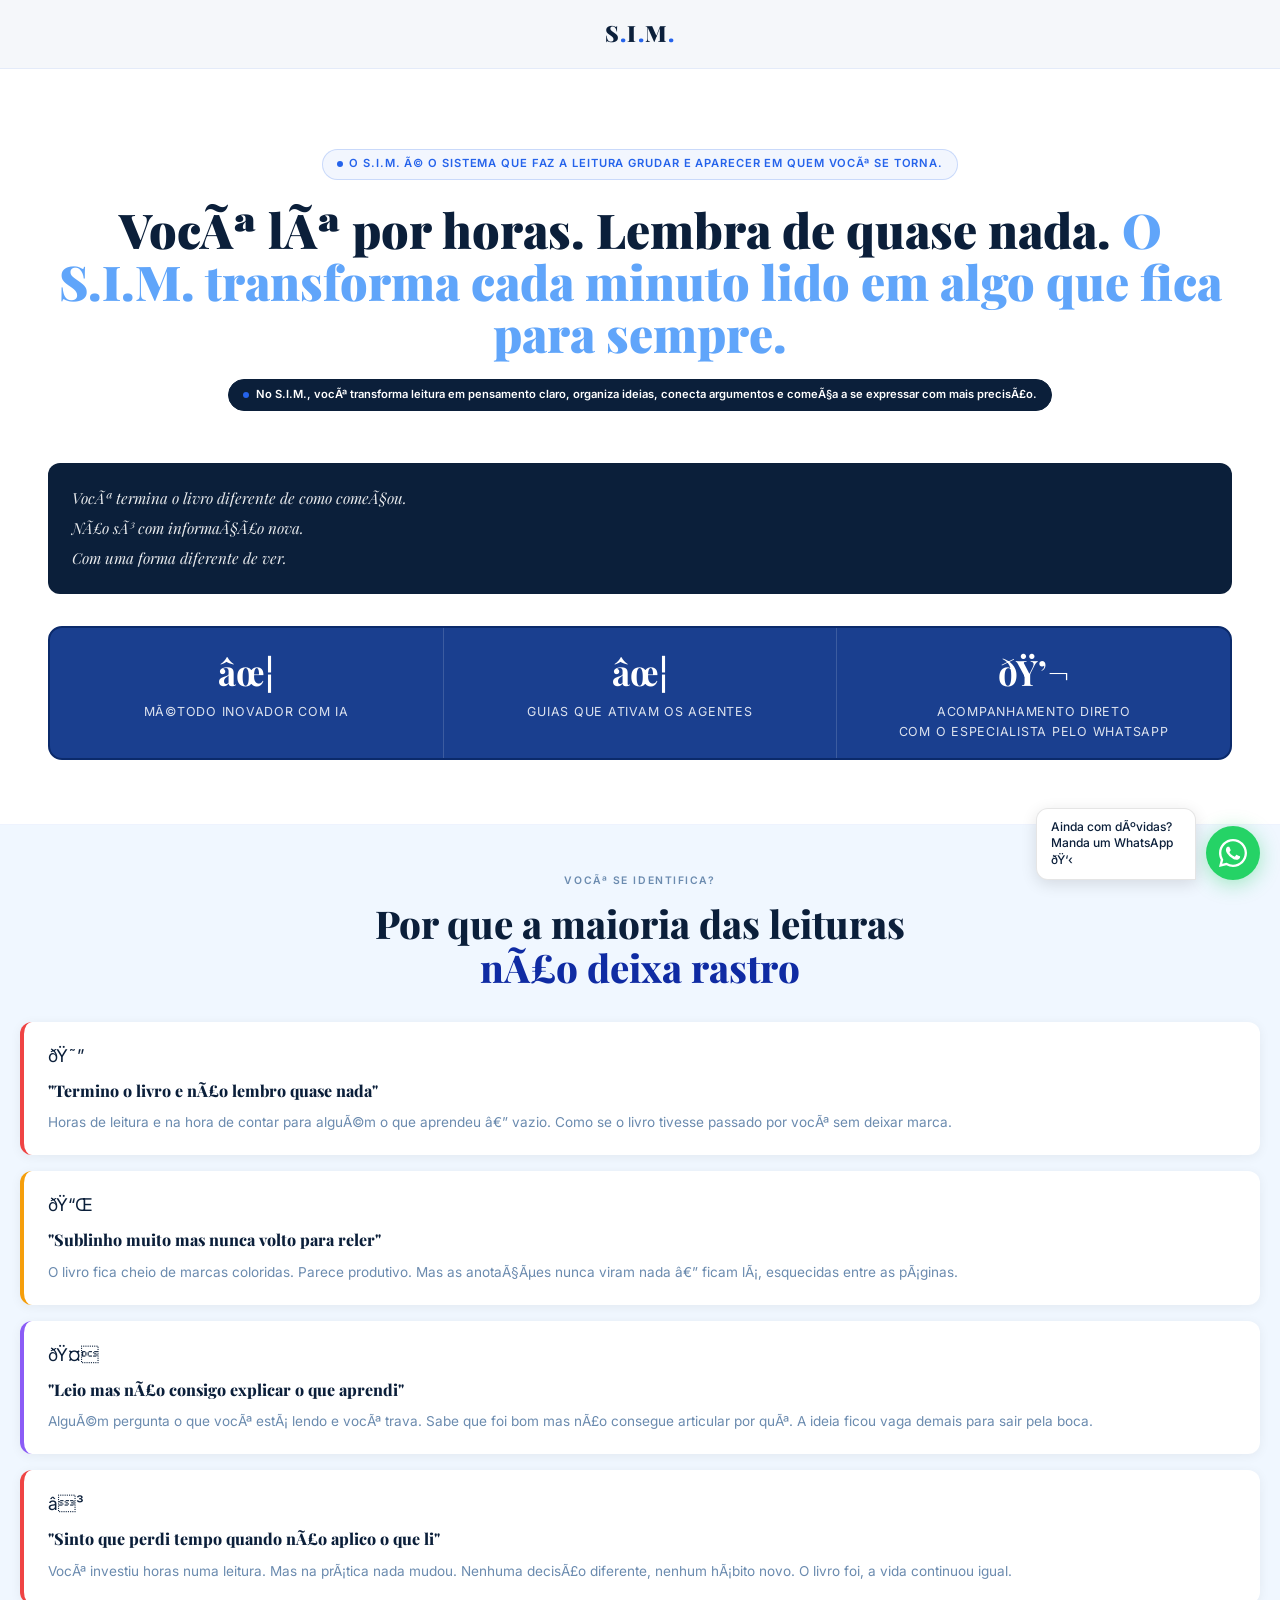
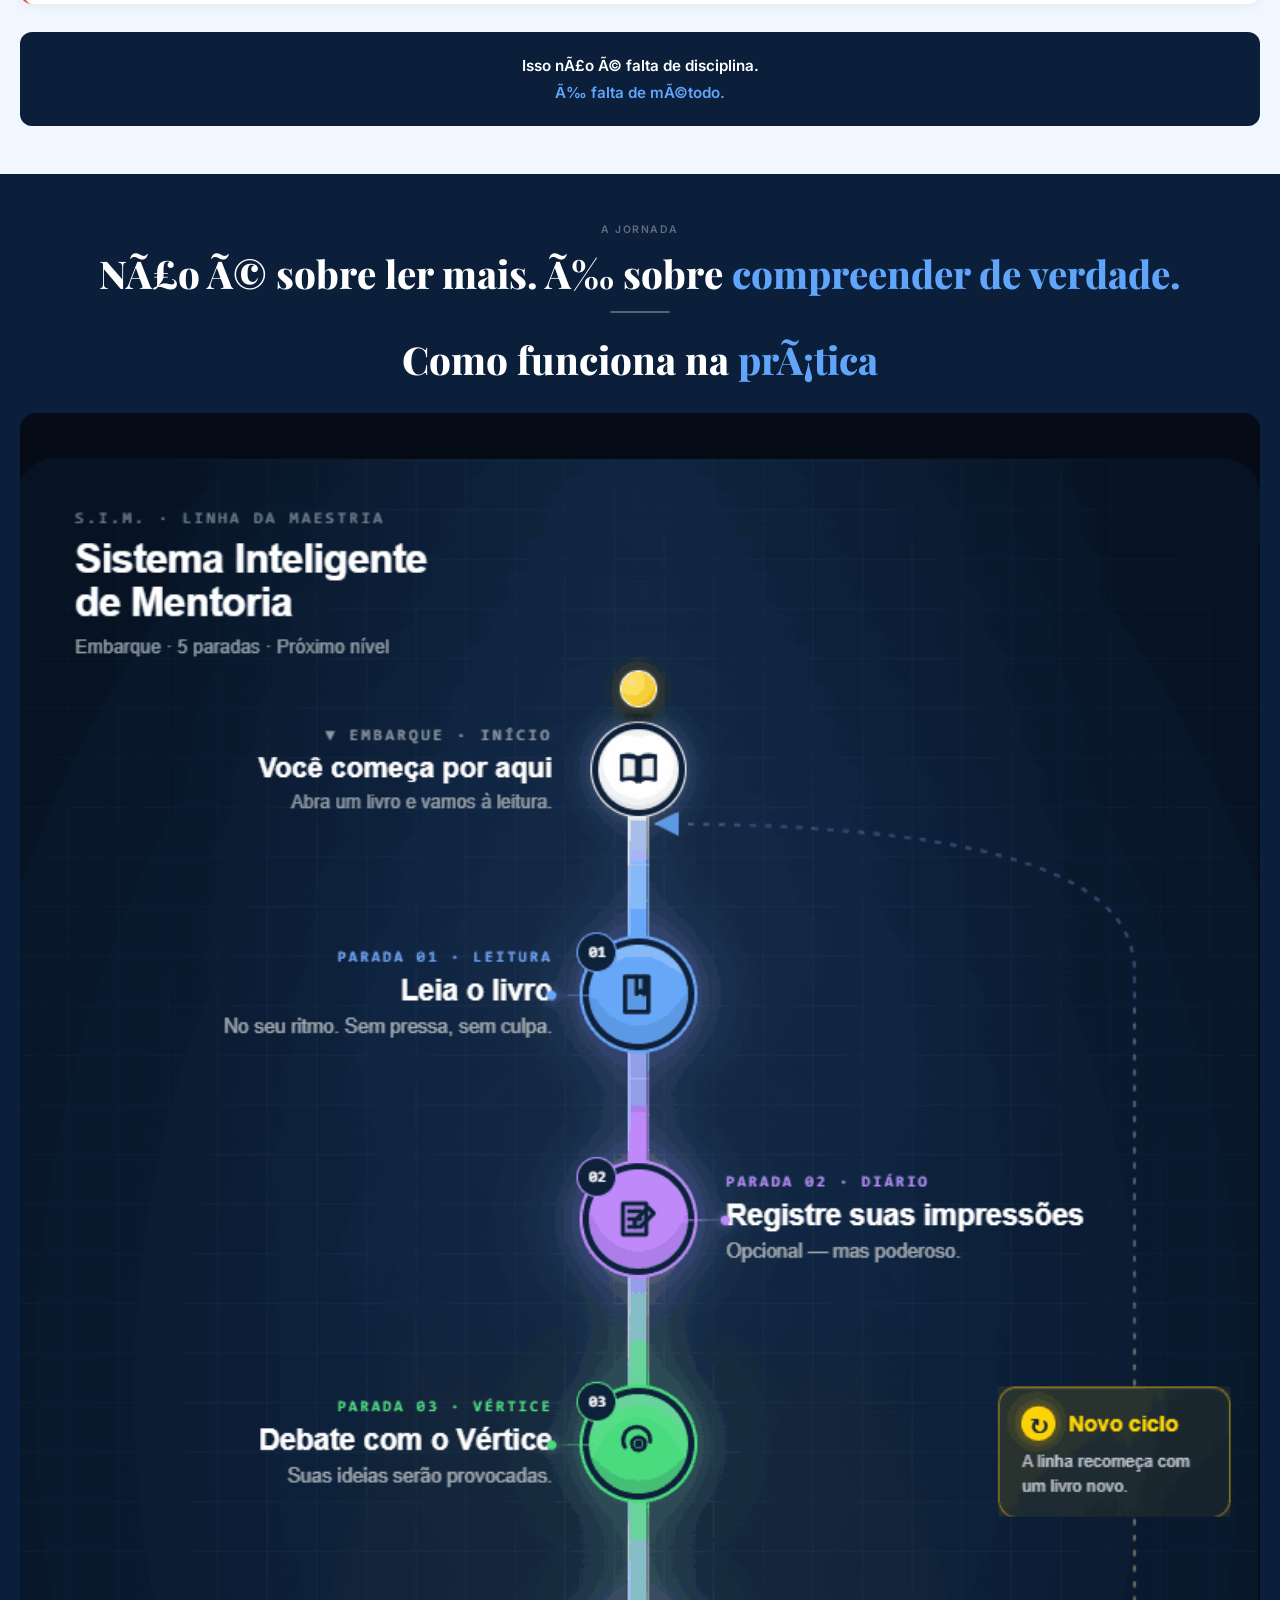
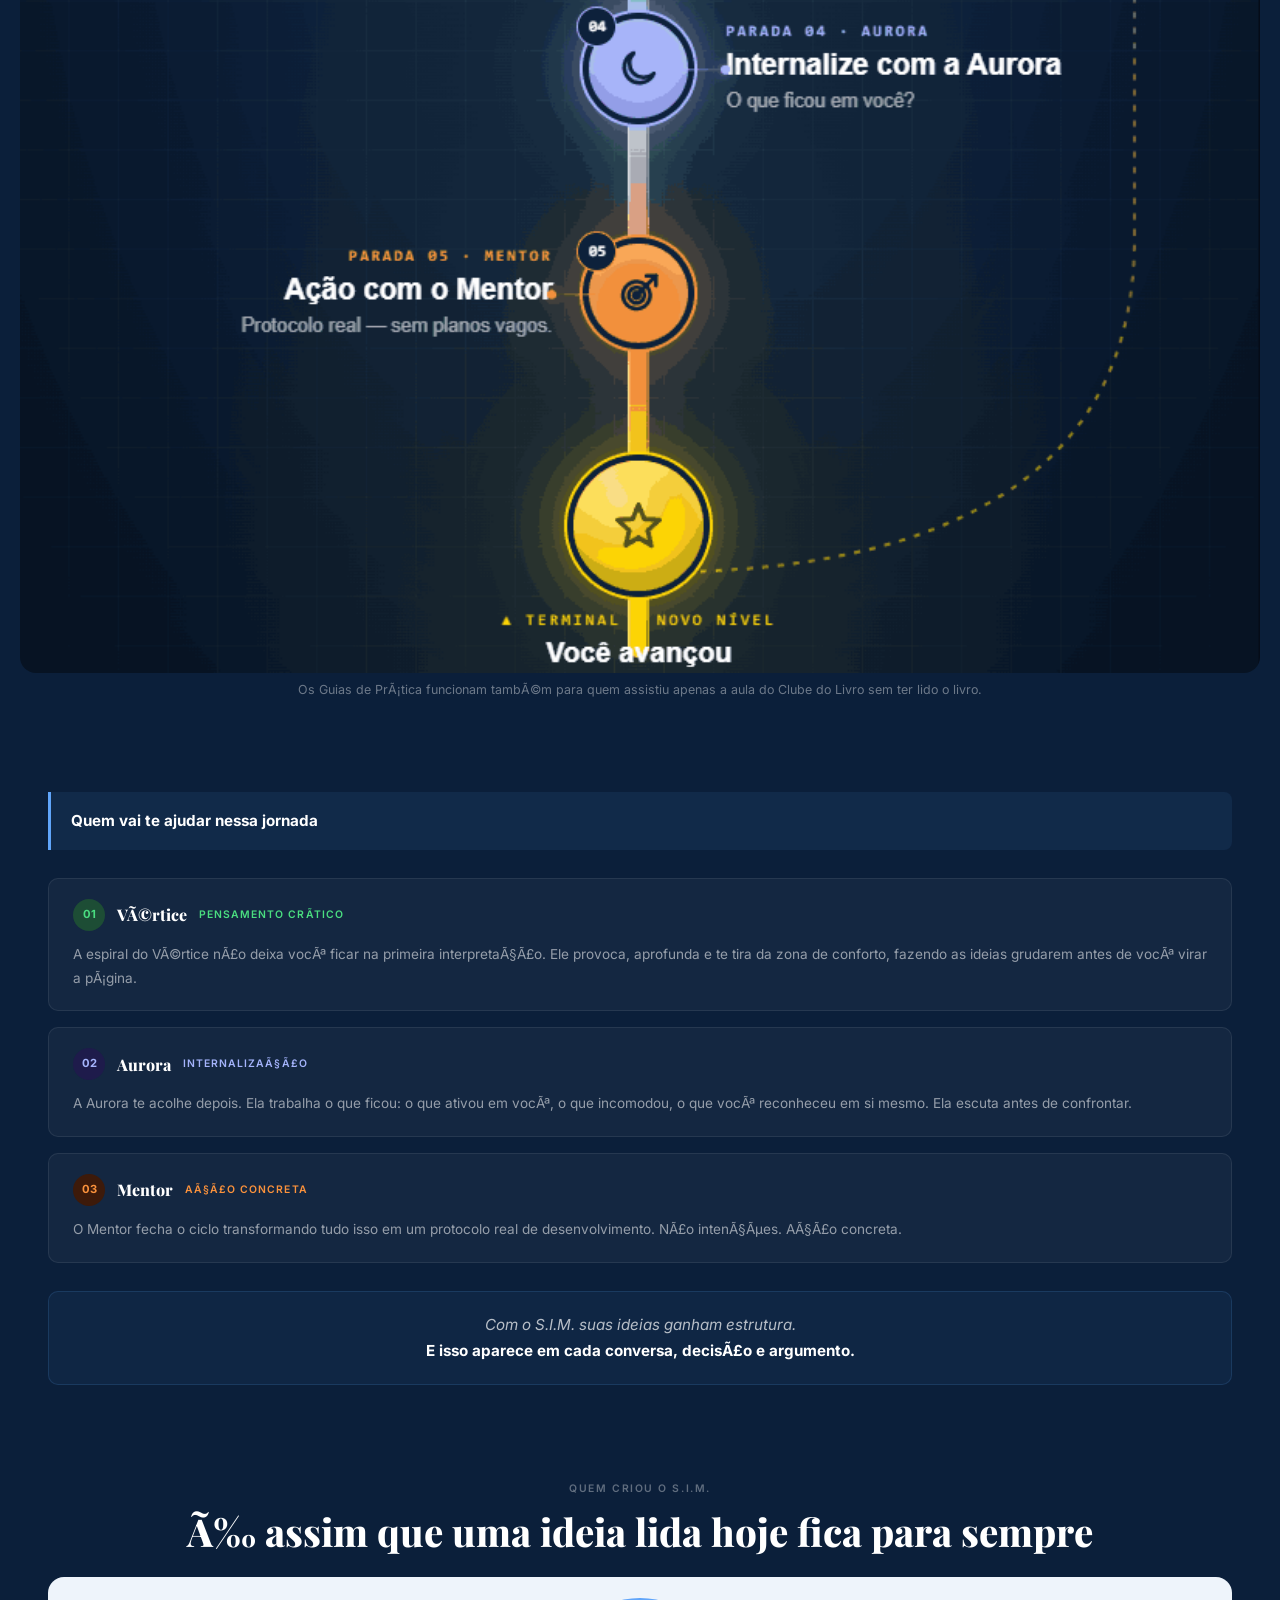
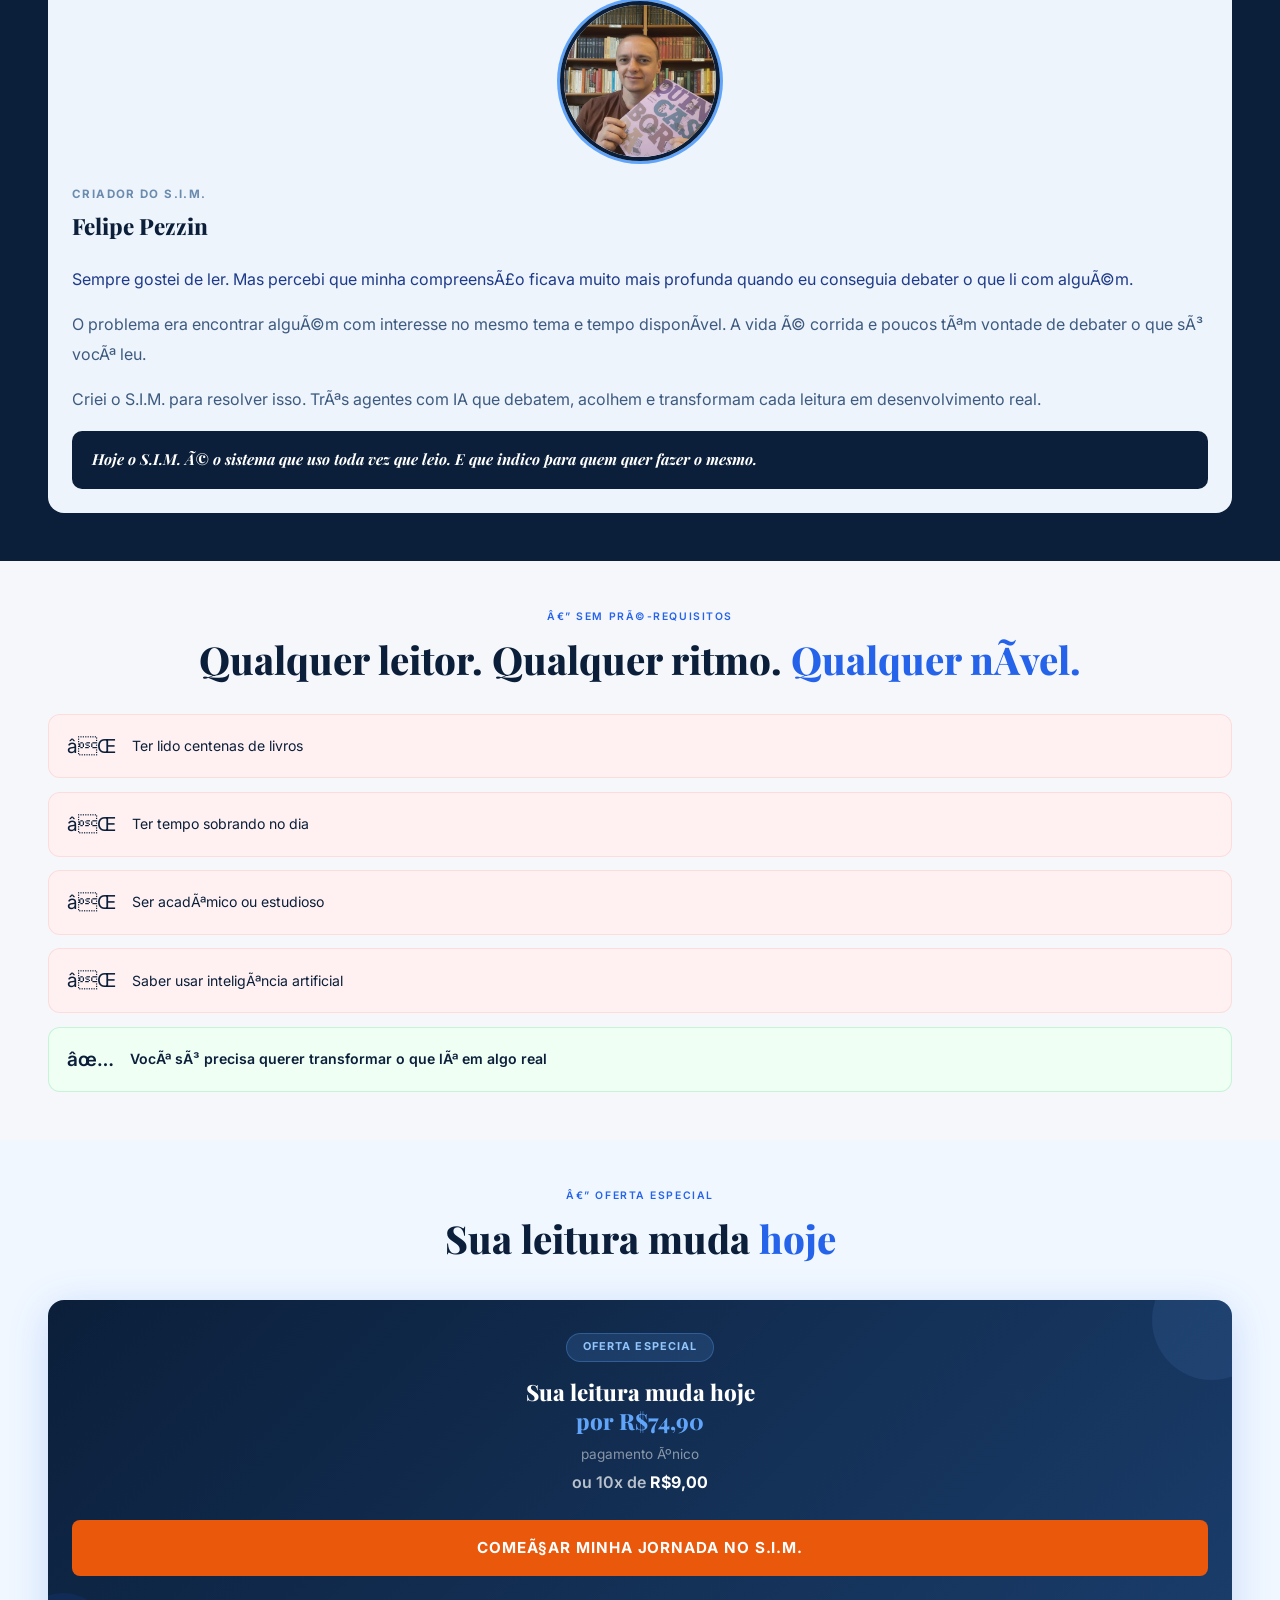
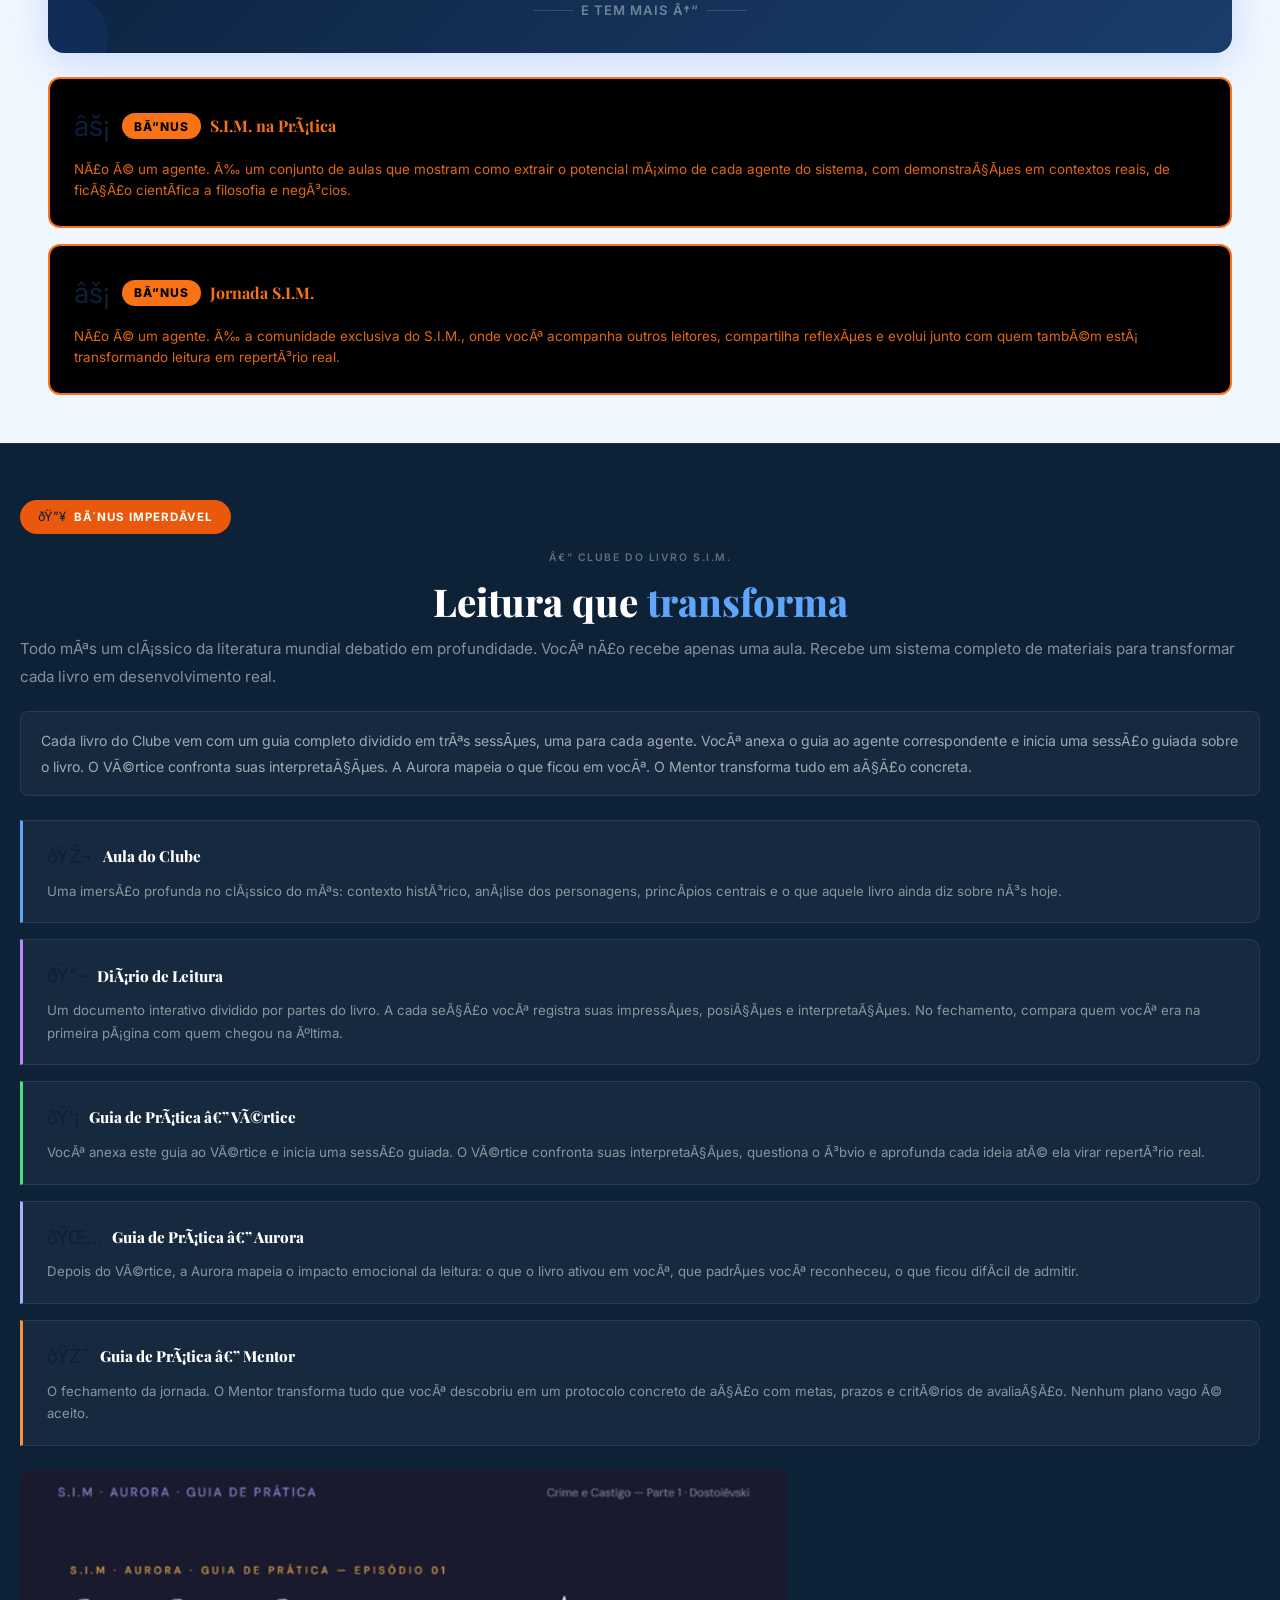
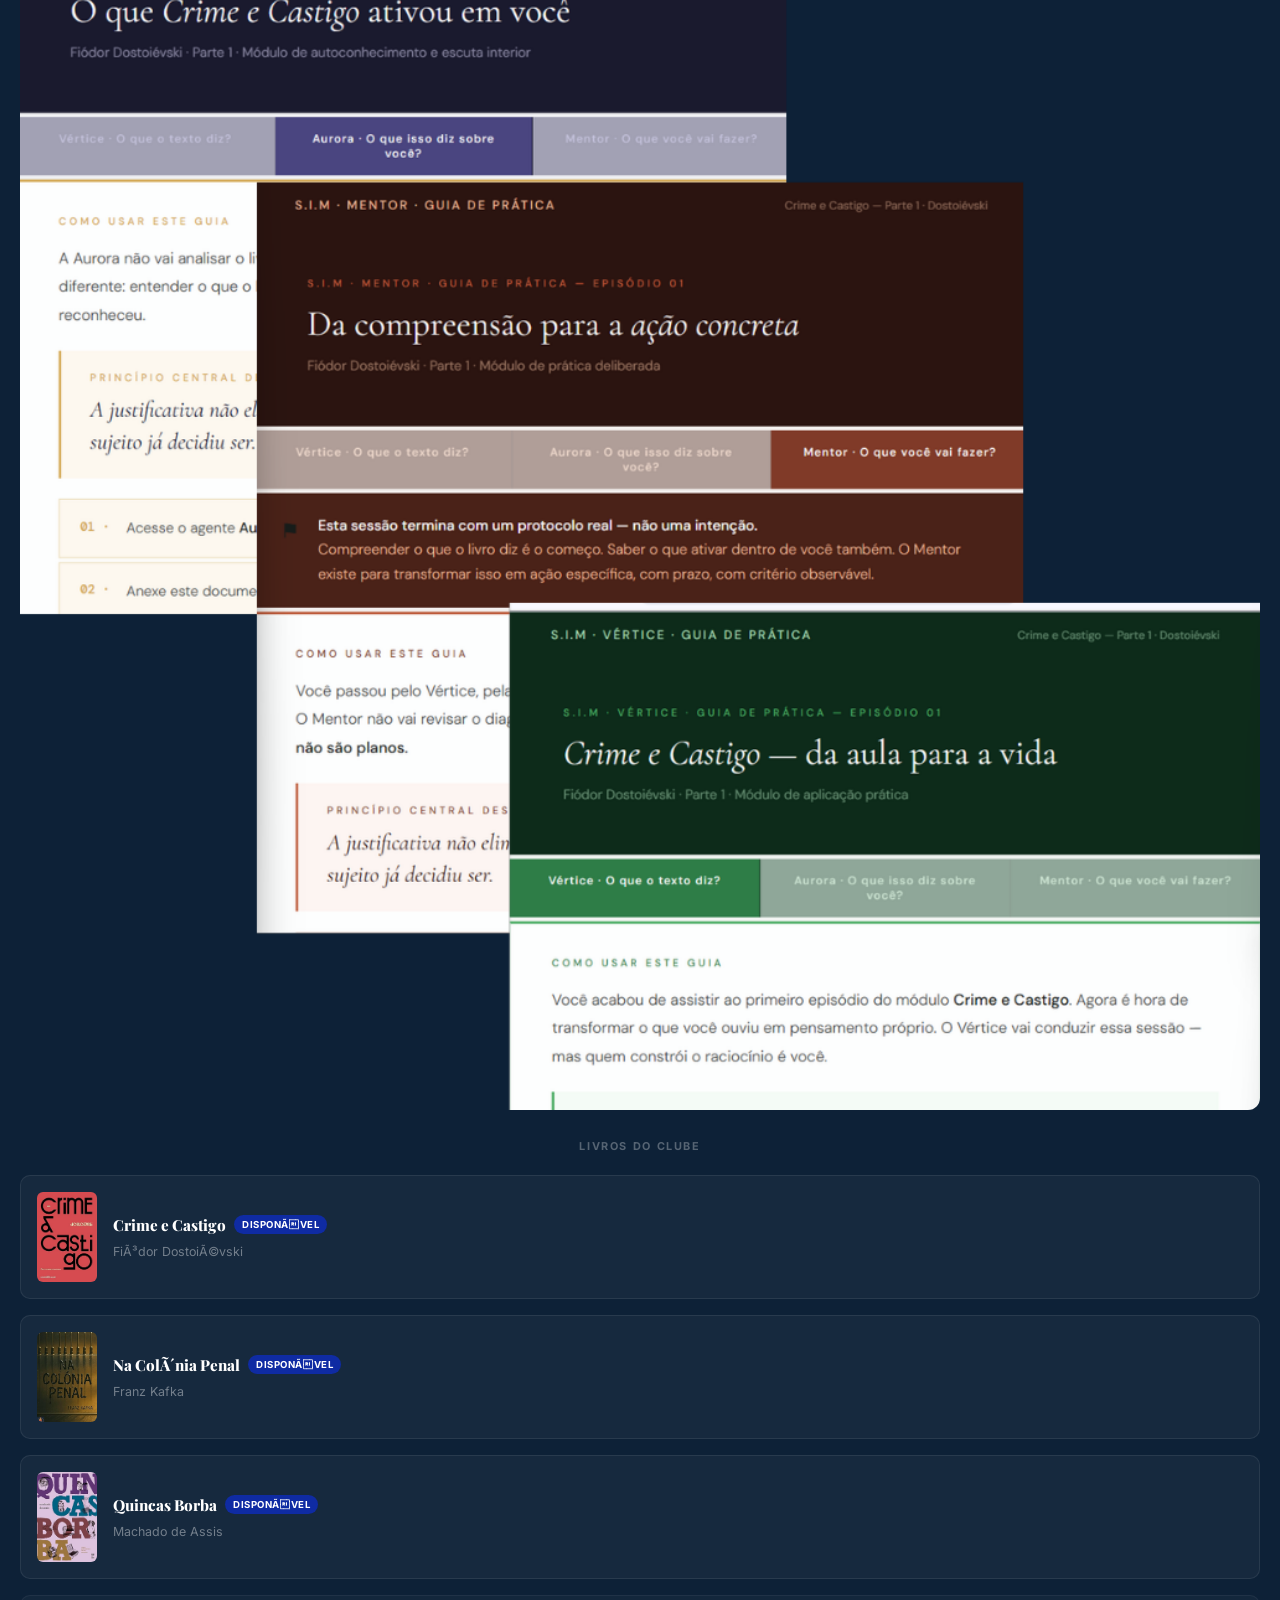
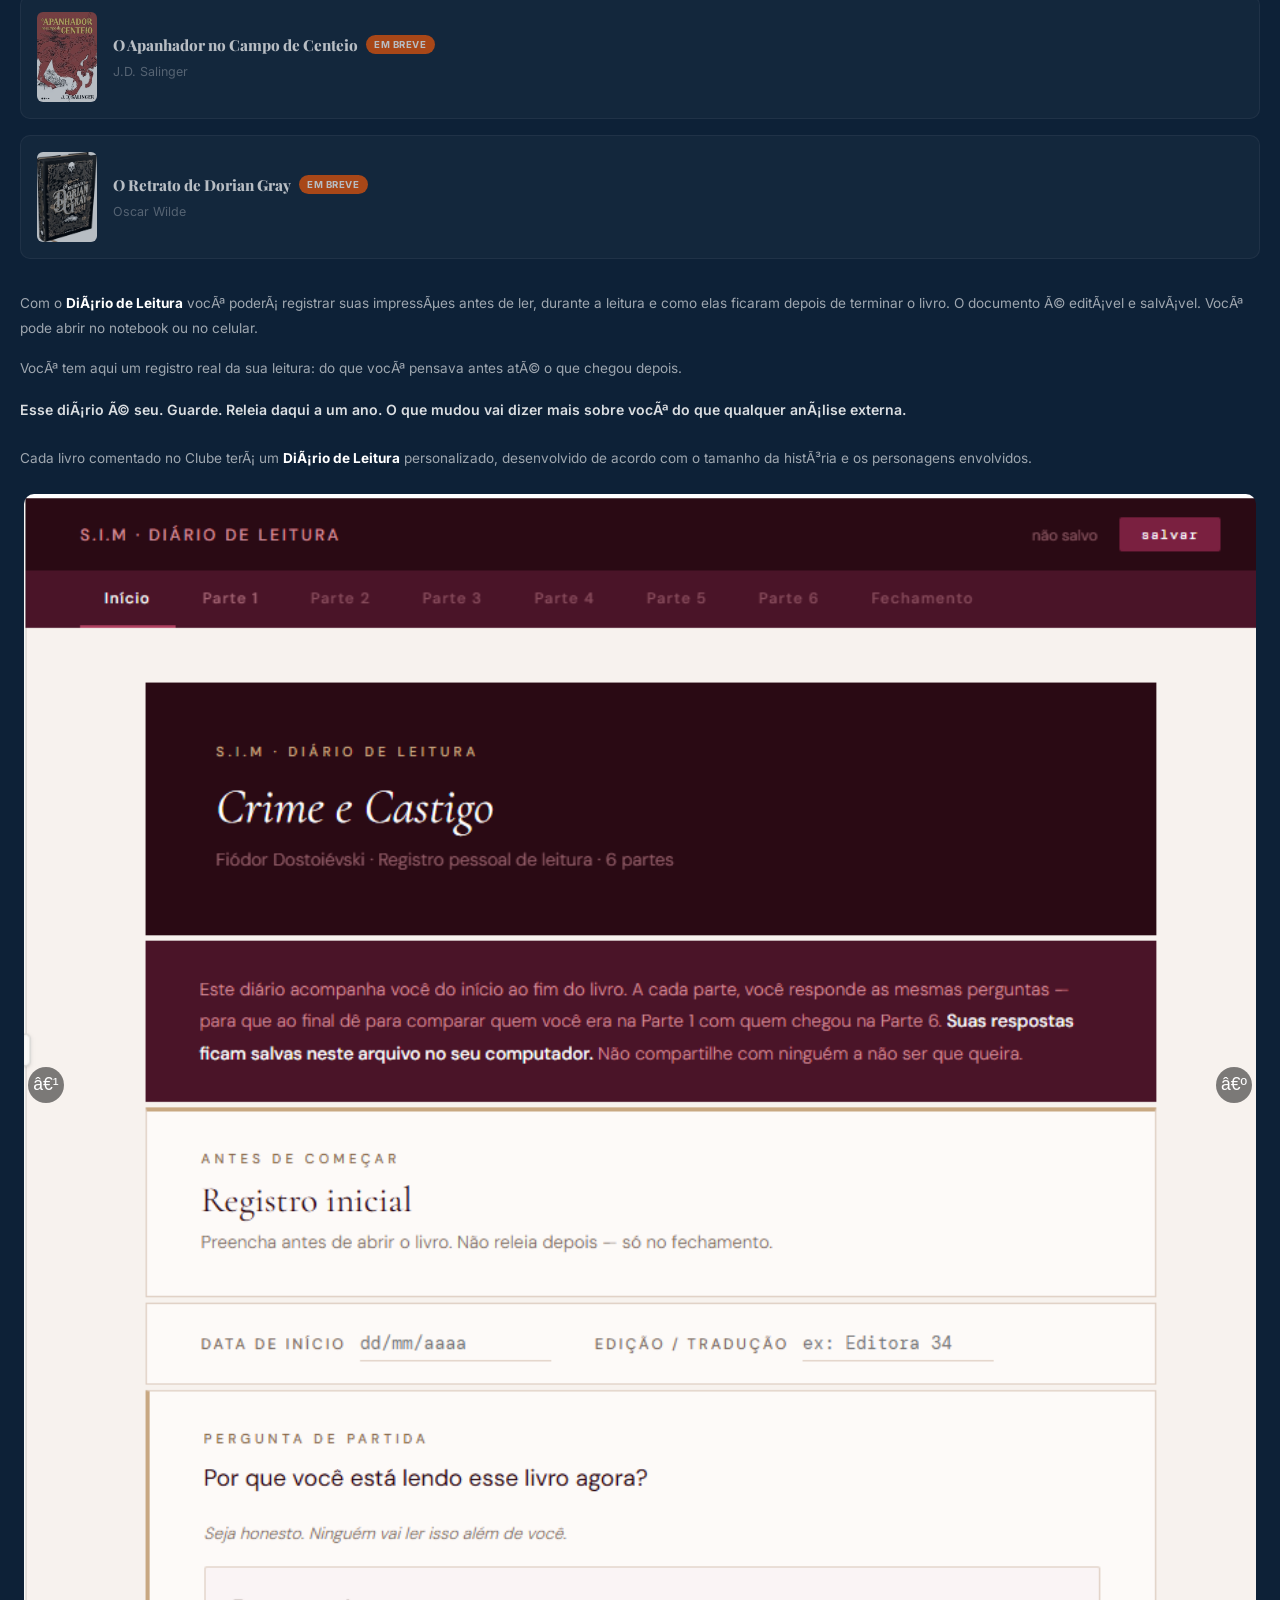
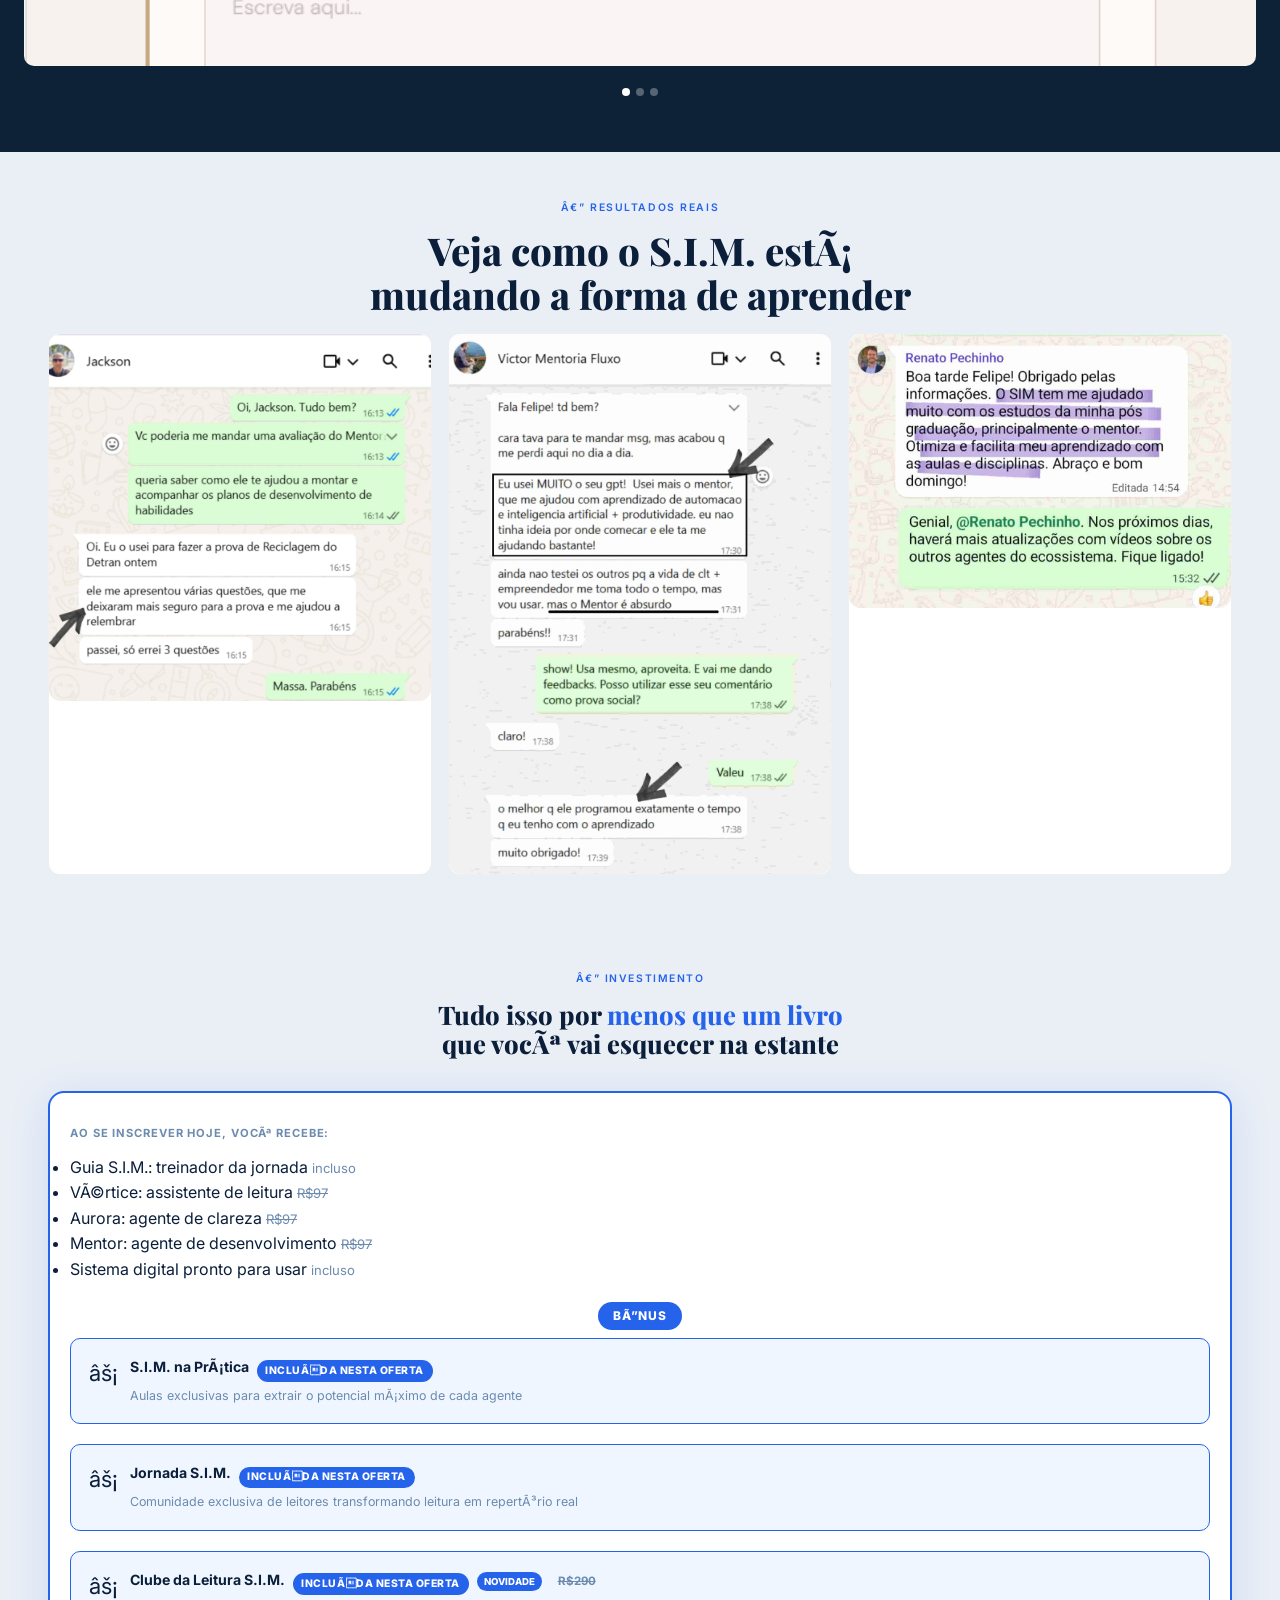
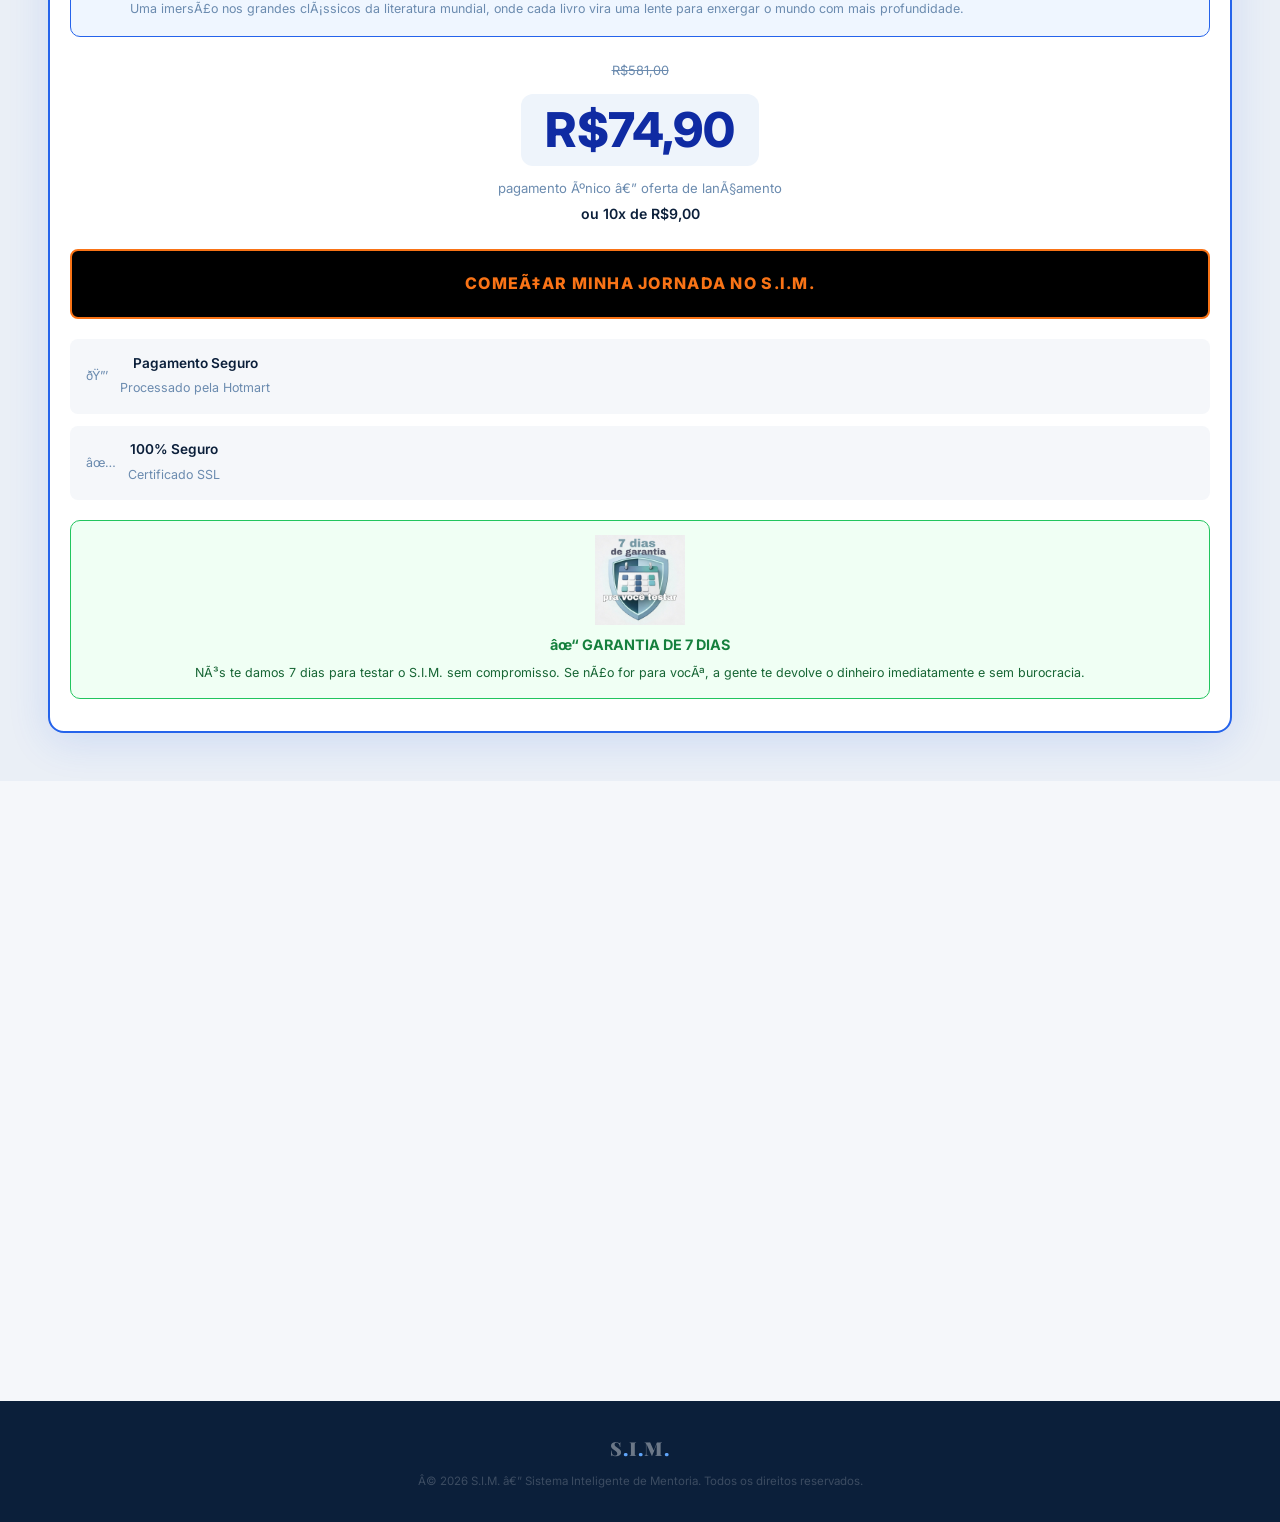
==== commit 30c08883: "seção Felipe, roadmap v2, livros clube, ajustes metodologia" ====
--- a/index.html
+++ b/index.html
@@ -266,26 +266,173 @@
     </div>
   </section>
 
+  <section style="background:#F0F7FF;padding:3rem 1.25rem;">
+
+    <div class="section-label reveal" style="color:#6B8BAF;">
+      Você se identifica?
+    </div>
+
+    <h2 class="section-title reveal" style="color:#0B1F3A;margin-bottom:2rem;">
+      Por que a maioria das leituras <br>
+      <span style="color:#0f2ba3;">não deixa rastro</span>
+    </h2>
+
+    <div style="display:flex;flex-direction:column;gap:1rem;" class="reveal">
+
+      <!-- Card 1 -->
+      <div style="background:#fff;border-radius:12px;padding:1.25rem 1.5rem;border-left:4px solid #EF4444;box-shadow:0 2px 12px rgba(0,0,0,0.06);">
+        <p style="font-size:1.1rem;margin-bottom:0.5rem;">
+          😔
+        </p>
+        <h4 style="font-family:'Playfair Display',serif;font-size:1rem;font-weight:800;color:#0B1F3A;margin-bottom:0.5rem;">
+          "Termino o livro e não lembro quase nada"
+        </h4>
+        <p style="font-size:0.85rem;color:#6B8BAF;line-height:1.75;">
+          Horas de leitura e na hora de contar para alguém o que aprendeu — vazio. Como se o livro tivesse passado por você sem deixar marca.
+        </p>
+      </div>
+
+      <!-- Card 2 -->
+      <div style="background:#fff;border-radius:12px;padding:1.25rem 1.5rem;border-left:4px solid #F59E0B;box-shadow:0 2px 12px rgba(0,0,0,0.06);">
+        <p style="font-size:1.1rem;margin-bottom:0.5rem;">
+          📌
+        </p>
+        <h4 style="font-family:'Playfair Display',serif;font-size:1rem;font-weight:800;color:#0B1F3A;margin-bottom:0.5rem;">
+          "Sublinho muito mas nunca volto para reler"
+        </h4>
+        <p style="font-size:0.85rem;color:#6B8BAF;line-height:1.75;">
+          O livro fica cheio de marcas coloridas. Parece produtivo. Mas as anotações nunca viram nada — ficam lá, esquecidas entre as páginas.
+        </p>
+      </div>
+
+      <!-- Card 3 -->
+      <div style="background:#fff;border-radius:12px;padding:1.25rem 1.5rem;border-left:4px solid #8B5CF6;box-shadow:0 2px 12px rgba(0,0,0,0.06);">
+        <p style="font-size:1.1rem;margin-bottom:0.5rem;">
+          🤐
+        </p>
+        <h4 style="font-family:'Playfair Display',serif;font-size:1rem;font-weight:800;color:#0B1F3A;margin-bottom:0.5rem;">
+          "Leio mas não consigo explicar o que aprendi"
+        </h4>
+        <p style="font-size:0.85rem;color:#6B8BAF;line-height:1.75;">
+          Alguém pergunta o que você está lendo e você trava. Sabe que foi bom mas não consegue articular por quê. A ideia ficou vaga demais para sair pela boca.
+        </p>
+      </div>
+
+      <!-- Card 4 -->
+      <div style="background:#fff;border-radius:12px;padding:1.25rem 1.5rem;border-left:4px solid #EF4444;box-shadow:0 2px 12px rgba(0,0,0,0.06);">
+        <p style="font-size:1.1rem;margin-bottom:0.5rem;">
+          ⏳
+        </p>
+        <h4 style="font-family:'Playfair Display',serif;font-size:1rem;font-weight:800;color:#0B1F3A;margin-bottom:0.5rem;">
+          "Sinto que perdi tempo quando não aplico o que li"
+        </h4>
+        <p style="font-size:0.85rem;color:#6B8BAF;line-height:1.75;">
+          Você investiu horas numa leitura. Mas na prática nada mudou. Nenhuma decisão diferente, nenhum hábito novo. O livro foi, a vida continuou igual.
+        </p>
+      </div>
+
+    </div>
+
+    <!-- Fechamento -->
+    <div style="margin-top:1.75rem;text-align:center;padding:1.25rem;background:#0B1F3A;border-radius:12px;" class="reveal">
+      <p style="font-size:0.95rem;color:#fff;line-height:1.8;font-weight:600;">
+        Isso não é falta de disciplina.<br>
+        <span style="color:#60A5FA;">
+        É falta de método.</span>
+      </p>
+    </div>
+
+  </section>
+
+  <section style="padding:3rem 1.25rem;background:#0B1F3A;">
+
+    <div class="section-label reveal" style="color:rgba(255,255,255,0.35);">
+      A jornada
+    </div>
+    <h2 class="section-title reveal" style="color:#fff;margin-bottom:0.5rem;">
+      Não é sobre ler mais. É sobre <span style="color:#60A5FA;">compreender de verdade.</span>
+    </h2>
+    <div style="width:60px;height:2px;background:rgba(255,255,255,0.3);border-radius:1px;margin:1rem auto 1.5rem;"></div>
+    <h2 class="section-title reveal" style="color:#fff;margin-bottom:2rem;">
+      Como funciona na <span style="color:#60A5FA;">prática</span>
+    </h2>
+
+    <img src="assets/Roadmap SIM v2.png"
+         alt="Jornada do leitor no S.I.M. — 5 paradas"
+         loading="lazy"
+         style="width:100%;height:auto;border-radius:16px;display:block;margin:0 auto 0;margin-bottom:0;">
+
+    <p style="font-size:0.78rem;color:rgba(255,255,255,0.4);text-align:center;margin-top:0.5rem;margin-bottom:0;line-height:1.5;">
+      Os Guias de Prática funcionam também para quem assistiu apenas a aula do Clube do Livro sem ter lido o livro.
+    </p>
+
+  </section>
+
+  <section class="etapas" id="metodologia" style="padding-top:1.5rem;">
+    <div style="margin-top:1.25rem;padding:1rem 1.25rem;background:rgba(96,165,250,0.08);border-left:3px solid #60A5FA;border-radius:0 8px 8px 0;" class="reveal">
+      <p style="font-size:0.95rem;font-weight:700;color:#fff;line-height:1.7;">Quem vai te ajudar nessa jornada</p>
+    </div>
+
+    <div style="display:flex;flex-direction:column;gap:1rem;margin-top:1.75rem;" class="reveal">
+
+      <div style="background:rgba(255,255,255,0.04);border:1px solid rgba(255,255,255,0.08);border-radius:10px;padding:1.25rem 1.5rem;">
+        <div style="display:flex;align-items:center;gap:0.75rem;margin-bottom:0.75rem;">
+          <div style="width:32px;height:32px;border-radius:50%;background:#1D4D35;display:flex;align-items:center;justify-content:center;font-size:0.7rem;font-weight:700;color:#4ADE80;flex-shrink:0;">01</div>
+          <span style="font-family:'Playfair Display',serif;font-size:1rem;font-weight:800;color:#fff;">Vértice</span>
+          <span style="font-size:0.65rem;font-weight:600;color:#4ADE80;letter-spacing:0.1em;text-transform:uppercase;">Pensamento crítico</span>
+        </div>
+        <p style="font-size:0.85rem;color:rgba(255,255,255,0.55);line-height:1.75;">A espiral do Vértice não deixa você ficar na primeira interpretação. Ele provoca, aprofunda e te tira da zona de conforto, fazendo as ideias grudarem antes de você virar a página.</p>
+      </div>
+
+      <div style="background:rgba(255,255,255,0.04);border:1px solid rgba(255,255,255,0.08);border-radius:10px;padding:1.25rem 1.5rem;">
+        <div style="display:flex;align-items:center;gap:0.75rem;margin-bottom:0.75rem;">
+          <div style="width:32px;height:32px;border-radius:50%;background:#1e1b4b;display:flex;align-items:center;justify-content:center;font-size:0.7rem;font-weight:700;color:#a5b4fc;flex-shrink:0;">02</div>
+          <span style="font-family:'Playfair Display',serif;font-size:1rem;font-weight:800;color:#fff;">Aurora</span>
+          <span style="font-size:0.65rem;font-weight:600;color:#a5b4fc;letter-spacing:0.1em;text-transform:uppercase;">Internalização</span>
+        </div>
+        <p style="font-size:0.85rem;color:rgba(255,255,255,0.55);line-height:1.75;">A Aurora te acolhe depois. Ela trabalha o que ficou: o que ativou em você, o que incomodou, o que você reconheceu em si mesmo. Ela escuta antes de confrontar.</p>
+      </div>
+
+      <div style="background:rgba(255,255,255,0.04);border:1px solid rgba(255,255,255,0.08);border-radius:10px;padding:1.25rem 1.5rem;">
+        <div style="display:flex;align-items:center;gap:0.75rem;margin-bottom:0.75rem;">
+          <div style="width:32px;height:32px;border-radius:50%;background:#3d1a0a;display:flex;align-items:center;justify-content:center;font-size:0.7rem;font-weight:700;color:#fb923c;flex-shrink:0;">03</div>
+          <span style="font-family:'Playfair Display',serif;font-size:1rem;font-weight:800;color:#fff;">Mentor</span>
+          <span style="font-size:0.65rem;font-weight:600;color:#fb923c;letter-spacing:0.1em;text-transform:uppercase;">Ação concreta</span>
+        </div>
+        <p style="font-size:0.85rem;color:rgba(255,255,255,0.55);line-height:1.75;">O Mentor fecha o ciclo transformando tudo isso em um protocolo real de desenvolvimento. Não intenções. Ação concreta.</p>
+      </div>
+
+    </div>
+
+    <div style="margin-top:1.75rem;text-align:center;padding:1.25rem;border:1px solid rgba(96,165,250,0.15);border-radius:10px;background:rgba(96,165,250,0.05);" class="reveal">
+      <p style="font-size:0.95rem;color:rgba(255,255,255,0.7);line-height:1.7;font-style:italic;">
+        Com o S.I.M. suas ideias ganham estrutura.<br>
+        <strong style="color:#fff;font-style:normal;">E isso aparece em cada conversa, decisão e argumento.</strong>
+      </p>
+    </div>
+  </section>
   <section class="demonstracao" style="background:#0B1F3A;">
-    <!-- Título no fundo azul escuro -->
     <div class="section-label reveal" style="color:rgba(255,255,255,0.35);">
       Quem criou o S.I.M.
     </div>
-    <h2 class="section-title reveal" style="color:#fff;">
-      É assim que uma ideia lida hoje<br>fica para sempre
+
+    <h2 class="section-title reveal" style="color:#fff;margin-bottom:1.5rem;">
+      É assim que uma ideia lida hoje fica para sempre
     </h2>
 
-    <!-- Card claro com foto e texto -->
-    <div class="reveal" style="margin-top:2rem;background:#EEF4FB;border-radius:16px;padding:1.5rem;display:flex;flex-direction:column;gap:1.25rem;">
-
-      <!-- Foto grande -->
-      <img src="assets/foto-especialista.jpg"
-           alt="Felipe Pezzin"
-           width="400" height="400"
-           loading="lazy"
-           style="width:100%;height:auto;object-fit:cover;object-position:top;border-radius:12px;display:block;">
-
-      <!-- Nome -->
+    <!-- Layout responsivo: coluna no mobile, linha no desktop -->
+    <div class="reveal" style="display:flex;flex-direction:column;gap:1.5rem;background:#EEF4FB;border-radius:16px;padding:1.5rem;">
+
+      <!-- Foto -->
+      <div style="width:160px;height:160px;border-radius:50%;overflow:hidden;flex-shrink:0;border:4px solid #0B1F3A;box-shadow:0 0 0 3px #60A5FA;margin:0 auto;">
+        <img src="assets/foto-especialista.jpg"
+             alt="Felipe Pezzin"
+             width="160" height="160"
+             loading="lazy"
+             style="width:100%;height:100%;object-fit:cover;object-position:top;display:block;">
+      </div>
+
+      <!-- Texto -->
       <div>
         <p style="font-size:0.72rem;font-weight:700;color:#6B8BAF;letter-spacing:0.12em;text-transform:uppercase;margin-bottom:0.3rem;">
           Criador do S.I.M.
@@ -293,8 +440,6 @@
         <h3 style="font-family:'Playfair Display',serif;font-size:1.4rem;font-weight:800;color:#0B1F3A;margin-bottom:1.25rem;">
           Felipe Pezzin
         </h3>
-
-        <!-- Texto curto e direto -->
         <p style="font-size:1rem;color:#1e3a8a;line-height:1.85;margin-bottom:1rem;">
           Sempre gostei de ler. Mas percebi que minha compreensão ficava muito mais profunda quando eu conseguia debater o que li com alguém.
         </p>
@@ -304,16 +449,27 @@
         <p style="font-size:1rem;color:#3D5A80;line-height:1.85;margin-bottom:1rem;">
           Criei o S.I.M. para resolver isso. Três agentes com IA que debatem, acolhem e transformam cada leitura em desenvolvimento real.
         </p>
-
-        <!-- Frase de fechamento em destaque -->
-        <div style="background:#0B1F3A;border-radius:10px;padding:1rem 1.25rem;margin-top:0.5rem;">
+        <div style="background:#0B1F3A;border-radius:10px;padding:1rem 1.25rem;">
           <p style="font-size:0.95rem;font-weight:700;color:#fff;line-height:1.7;font-style:italic;margin:0;font-family:'Playfair Display',serif;">
             Hoje o S.I.M. é o sistema que uso toda vez que leio. E que indico para quem quer fazer o mesmo.
           </p>
         </div>
-
-      </div>
-    </div>
+      </div>
+
+    </div>
+
+    <!-- CSS responsivo para desktop -->
+    <style>
+      @media (min-width: 768px) {
+        .demonstracao .reveal > div[style*="flex-direction:column"] {
+          flex-direction: row !important;
+          align-items: flex-start;
+        }
+        .demonstracao .reveal > div > div:first-child {
+          flex-shrink: 0;
+        }
+      }
+    </style>
   </section>
   <section class="objecoes">
     <div class="section-label reveal">— Sem pré-requisitos</div>
@@ -324,72 +480,6 @@
       <div class="obj-card"><span class="obj-icon">❌</span> Ser acadêmico ou estudioso</div>
       <div class="obj-card"><span class="obj-icon">❌</span> Saber usar inteligência artificial</div>
       <div class="obj-card sim"><span class="obj-icon">✅</span> Você só precisa querer transformar o que lê em algo real</div>
-    </div>
-  </section>
-  <section class="etapas" id="metodologia">
-    <div class="section-label reveal" style="color:rgba(255,255,255,0.35);">— A metodologia</div>
-
-    <h2 class="section-title reveal" style="color:#fff;">
-  Não é sobre ler mais. É sobre
-  <span style="color:#60A5FA;">compreender de verdade.</span>
-</h2>
-
-    <p class="section-sub reveal"
-       style="color:rgba(255,255,255,0.6);
-       margin-top:1rem;line-height:1.85;">
-  A maioria das pessoas lê do mesmo jeito que aprendeu
-  na escola: absorve, não questiona e esquece.
-</p>
-
-    <div style="margin:1.5rem auto;text-align:center;">
-      <img src="assets/espiral_vertice.png"
-           alt="Espiral do Vértice"
-           width="520" height="400"
-           loading="lazy"
-           fetchpriority="auto"
-           style="width:100%;max-width:400px;height:auto;display:block;margin:0 auto;border-radius:12px;">
-    </div>
-
-    <div style="margin-top:1.25rem;padding:1rem 1.25rem;background:rgba(96,165,250,0.08);border-left:3px solid #60A5FA;border-radius:0 8px 8px 0;" class="reveal">
-      <p style="font-size:0.95rem;font-weight:700;color:#fff;line-height:1.7;">O S.I.M. foi criado para mudar isso.</p>
-    </div>
-
-    <div style="display:flex;flex-direction:column;gap:1rem;margin-top:1.75rem;" class="reveal">
-
-      <div style="background:rgba(255,255,255,0.04);border:1px solid rgba(255,255,255,0.08);border-radius:10px;padding:1.25rem 1.5rem;">
-        <div style="display:flex;align-items:center;gap:0.75rem;margin-bottom:0.75rem;">
-          <div style="width:32px;height:32px;border-radius:50%;background:#1D4D35;display:flex;align-items:center;justify-content:center;font-size:0.7rem;font-weight:700;color:#4ADE80;flex-shrink:0;">01</div>
-          <span style="font-family:'Playfair Display',serif;font-size:1rem;font-weight:800;color:#fff;">Vértice</span>
-          <span style="font-size:0.65rem;font-weight:600;color:#4ADE80;letter-spacing:0.1em;text-transform:uppercase;">Pensamento crítico</span>
-        </div>
-        <p style="font-size:0.85rem;color:rgba(255,255,255,0.55);line-height:1.75;">A espiral do Vértice não deixa você ficar na primeira interpretação. Ele provoca, aprofunda e te tira da zona de conforto, fazendo as ideias grudarem antes de você virar a página.</p>
-      </div>
-
-      <div style="background:rgba(255,255,255,0.04);border:1px solid rgba(255,255,255,0.08);border-radius:10px;padding:1.25rem 1.5rem;">
-        <div style="display:flex;align-items:center;gap:0.75rem;margin-bottom:0.75rem;">
-          <div style="width:32px;height:32px;border-radius:50%;background:#1e1b4b;display:flex;align-items:center;justify-content:center;font-size:0.7rem;font-weight:700;color:#a5b4fc;flex-shrink:0;">02</div>
-          <span style="font-family:'Playfair Display',serif;font-size:1rem;font-weight:800;color:#fff;">Aurora</span>
-          <span style="font-size:0.65rem;font-weight:600;color:#a5b4fc;letter-spacing:0.1em;text-transform:uppercase;">Internalização</span>
-        </div>
-        <p style="font-size:0.85rem;color:rgba(255,255,255,0.55);line-height:1.75;">A Aurora te acolhe depois. Ela trabalha o que ficou: o que ativou em você, o que incomodou, o que você reconheceu em si mesmo. Ela escuta antes de confrontar.</p>
-      </div>
-
-      <div style="background:rgba(255,255,255,0.04);border:1px solid rgba(255,255,255,0.08);border-radius:10px;padding:1.25rem 1.5rem;">
-        <div style="display:flex;align-items:center;gap:0.75rem;margin-bottom:0.75rem;">
-          <div style="width:32px;height:32px;border-radius:50%;background:#3d1a0a;display:flex;align-items:center;justify-content:center;font-size:0.7rem;font-weight:700;color:#fb923c;flex-shrink:0;">03</div>
-          <span style="font-family:'Playfair Display',serif;font-size:1rem;font-weight:800;color:#fff;">Mentor</span>
-          <span style="font-size:0.65rem;font-weight:600;color:#fb923c;letter-spacing:0.1em;text-transform:uppercase;">Ação concreta</span>
-        </div>
-        <p style="font-size:0.85rem;color:rgba(255,255,255,0.55);line-height:1.75;">O Mentor fecha o ciclo transformando tudo isso em um protocolo real de desenvolvimento. Não intenções. Ação concreta.</p>
-      </div>
-
-    </div>
-
-    <div style="margin-top:1.75rem;text-align:center;padding:1.25rem;border:1px solid rgba(96,165,250,0.15);border-radius:10px;background:rgba(96,165,250,0.05);" class="reveal">
-      <p style="font-size:0.95rem;color:rgba(255,255,255,0.7);line-height:1.7;font-style:italic;">
-        Com o S.I.M. suas ideias ganham estrutura.<br>
-        <strong style="color:#fff;font-style:normal;">E isso aparece em cada conversa, decisão e argumento.</strong>
-      </p>
     </div>
   </section>
   <section class="agentes">
@@ -626,6 +716,40 @@
         <p style="font-size:0.78rem;
         color:rgba(255,255,255,0.4);margin:0;">
           Machado de Assis
+        </p>
+      </div>
+    </div>
+
+    <!-- O Apanhador no Campo de Centeio -->
+    <div style="display:flex;align-items:center;gap:1rem;
+    background:rgba(255,255,255,0.04);
+    border:1px solid rgba(255,255,255,0.08);
+    border-radius:10px;padding:1rem;overflow:hidden;
+    opacity:0.7;">
+      <img src="assets/O apanhador no campo de centeio.jpg"
+           alt="O Apanhador no Campo de Centeio"
+           width="60" height="90"
+           loading="lazy"
+           style="width:60px;height:90px;
+           object-fit:cover;border-radius:6px;
+           flex-shrink:0;filter:grayscale(40%);">
+      <div>
+        <div style="display:flex;align-items:center;
+        gap:0.5rem;margin-bottom:0.3rem;flex-wrap:wrap;">
+          <span style="font-family:'Playfair Display',serif;
+          font-size:0.95rem;font-weight:800;color:#fff;">
+            O Apanhador no Campo de Centeio
+          </span>
+          <span style="background:#EA580C;color:#fff;
+          font-size:0.6rem;font-weight:700;
+          padding:2px 8px;border-radius:100px;
+          letter-spacing:0.06em;">
+            EM BREVE
+          </span>
+        </div>
+        <p style="font-size:0.78rem;
+        color:rgba(255,255,255,0.4);margin:0;">
+          J.D. Salinger
         </p>
       </div>
     </div>
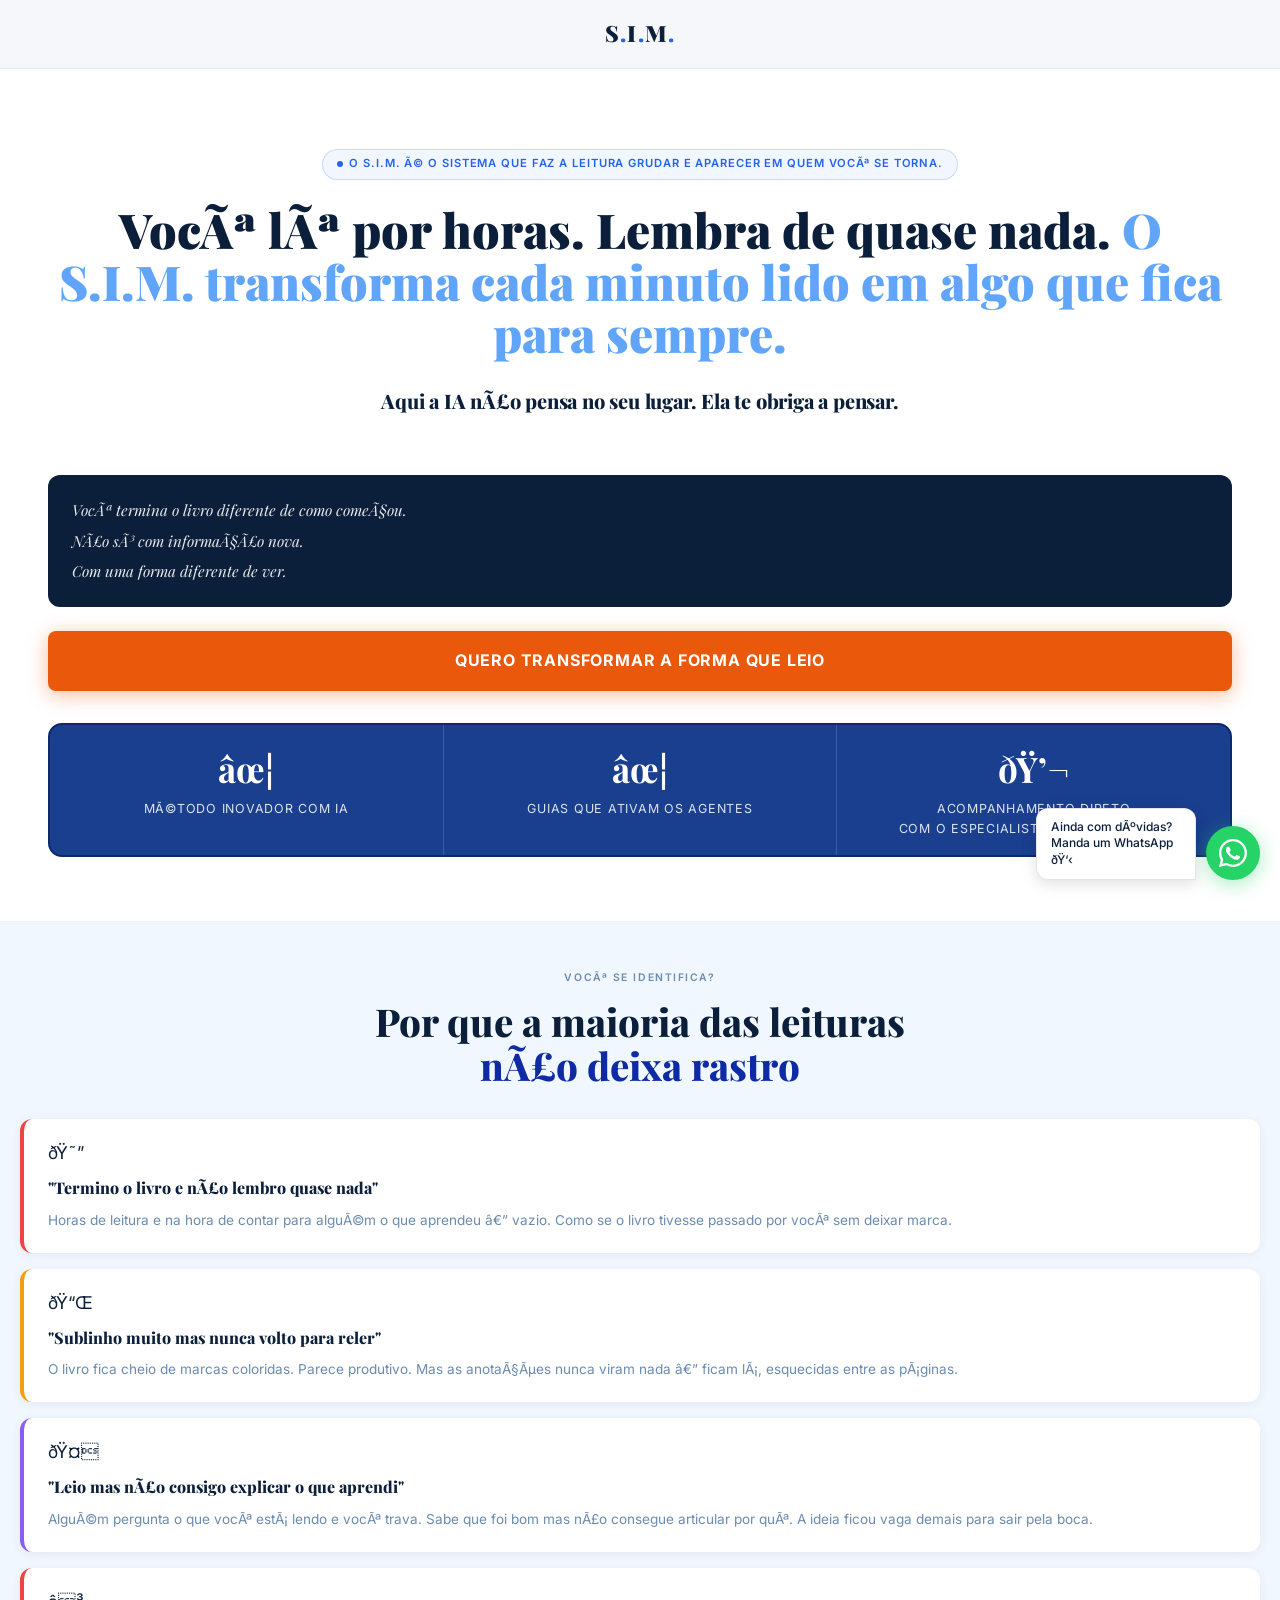
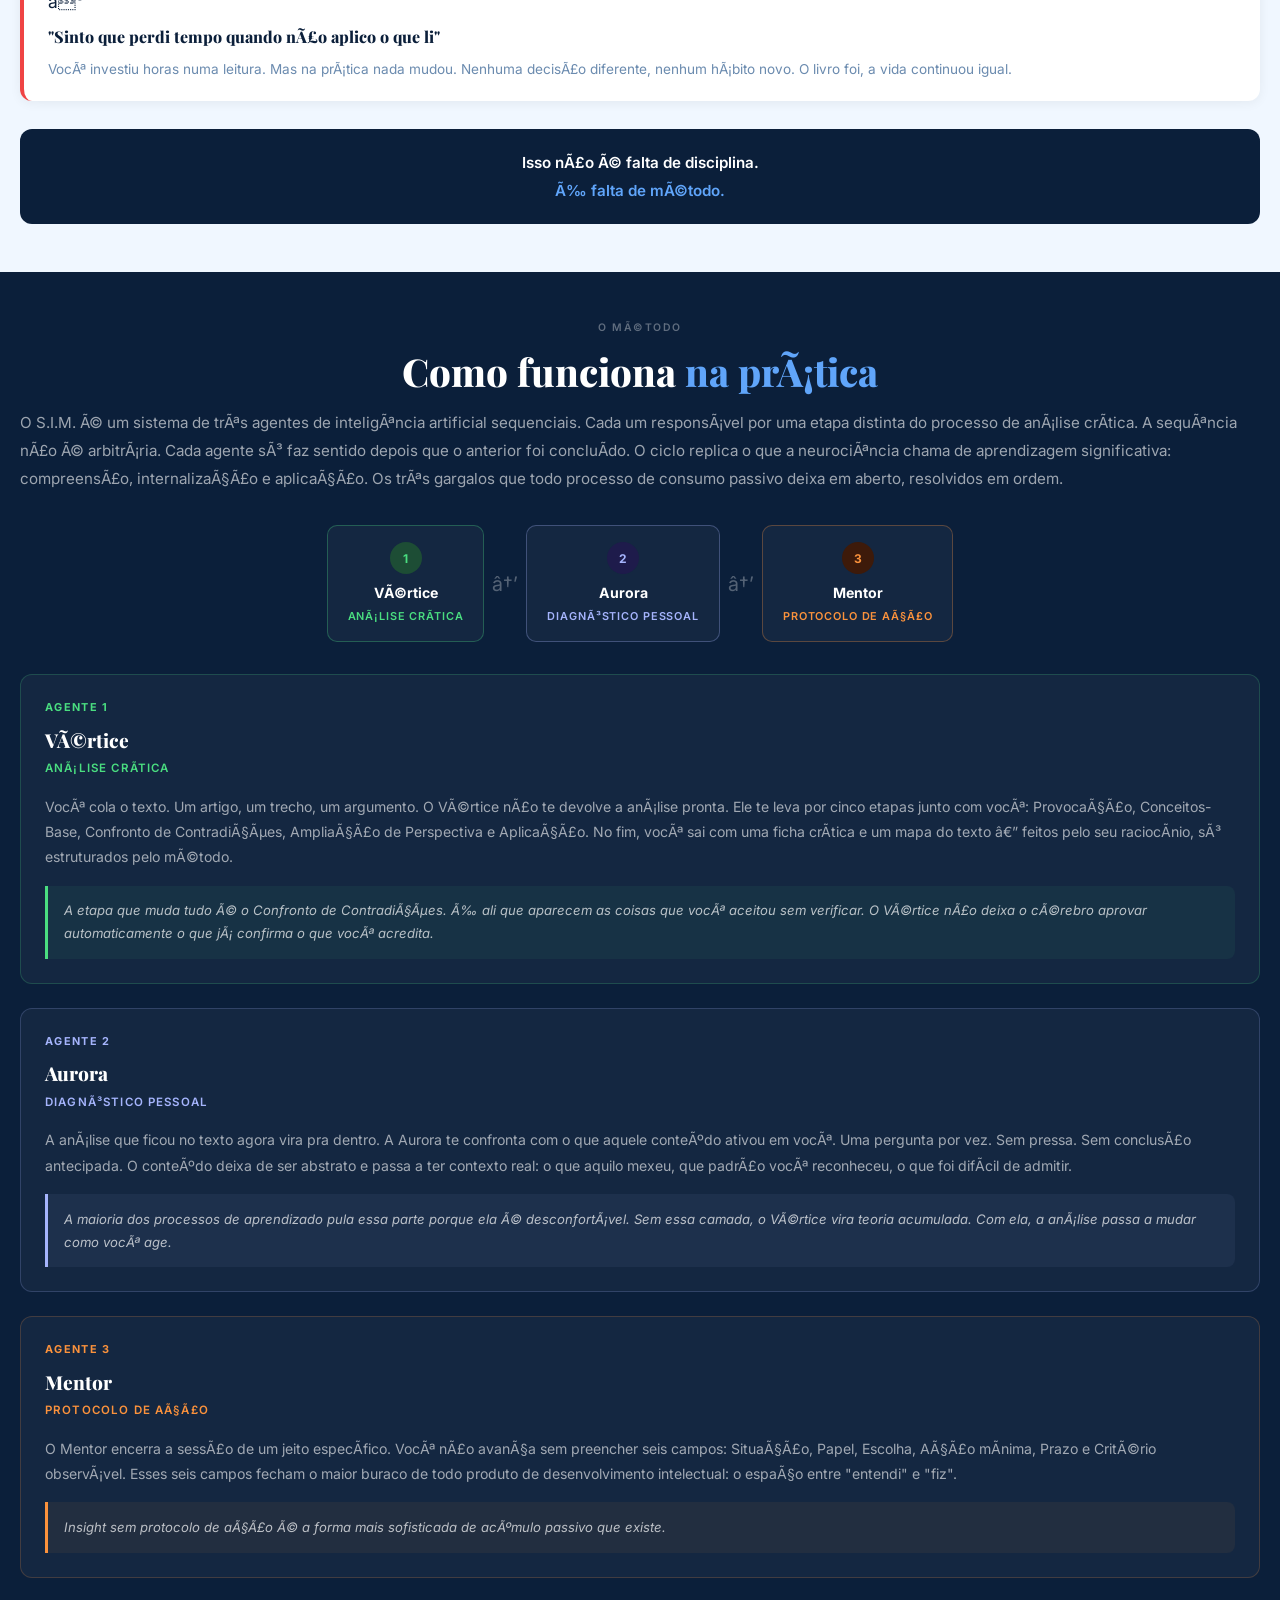
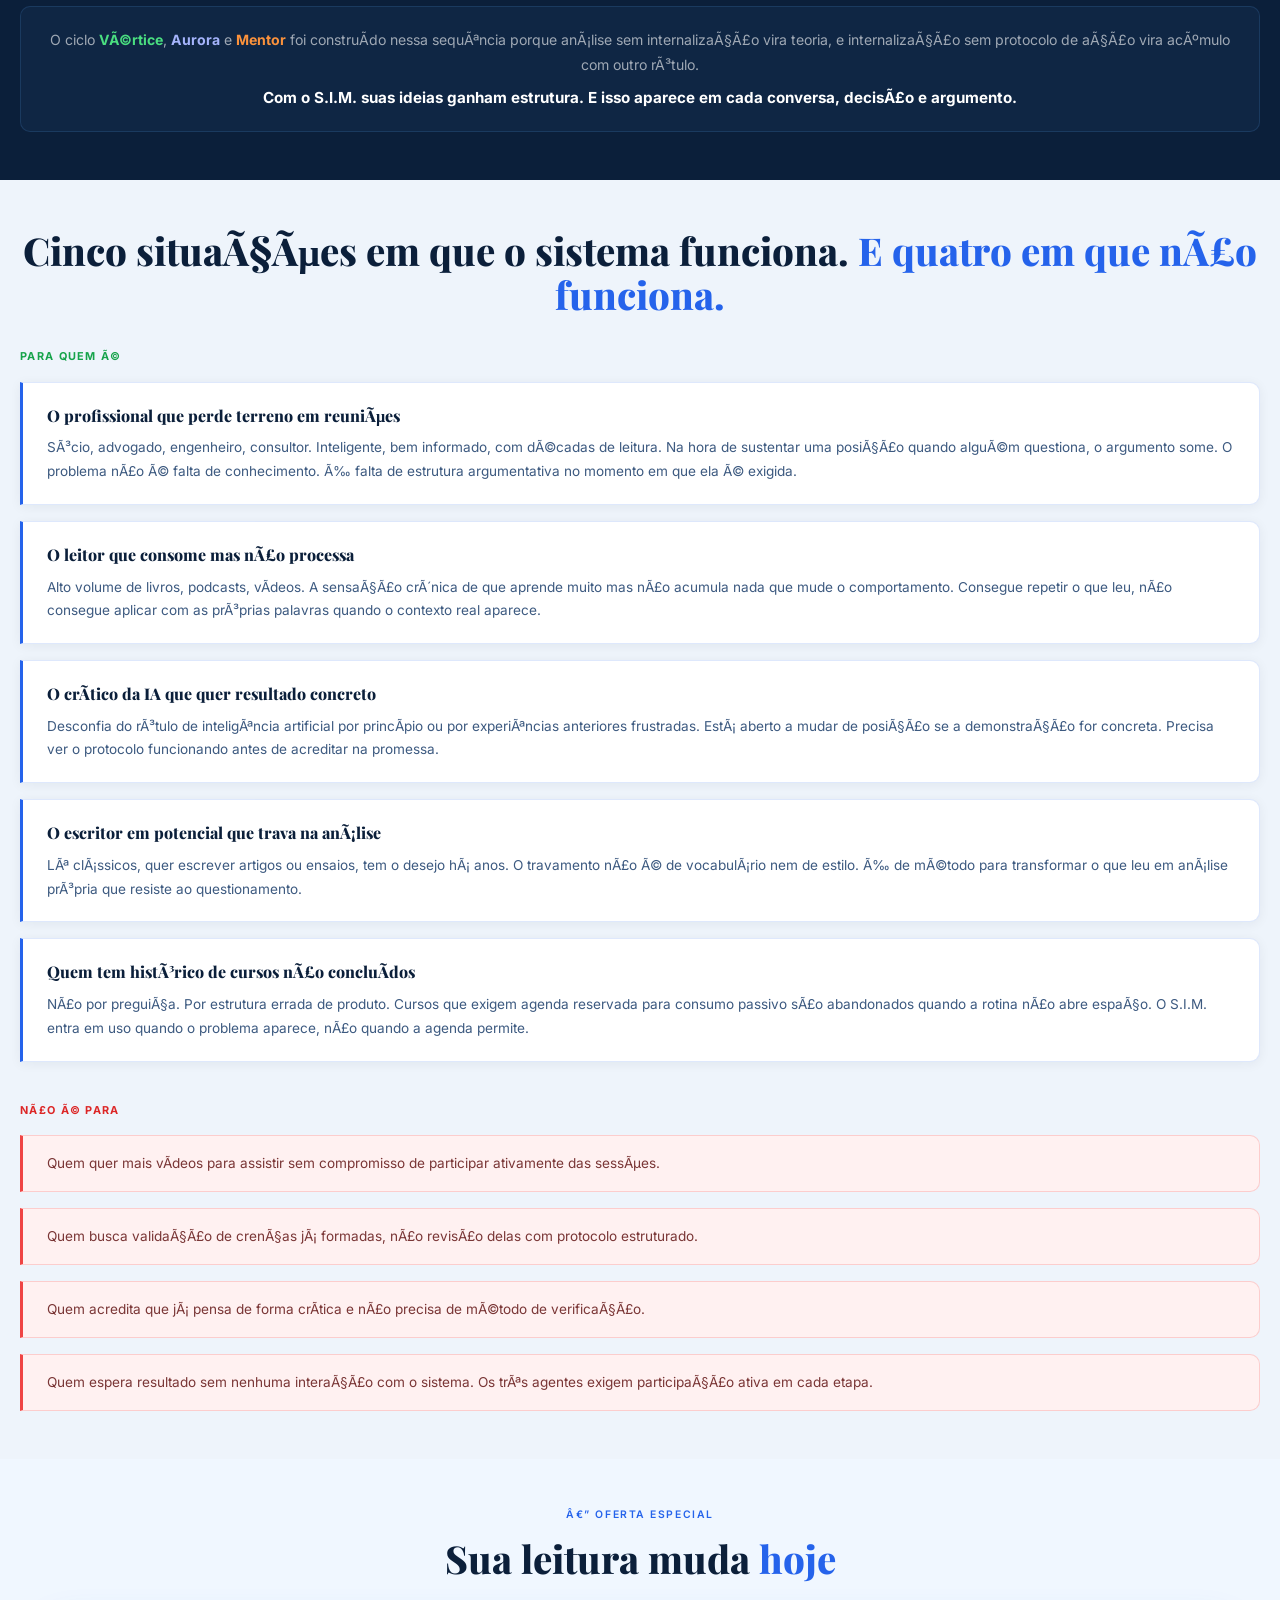
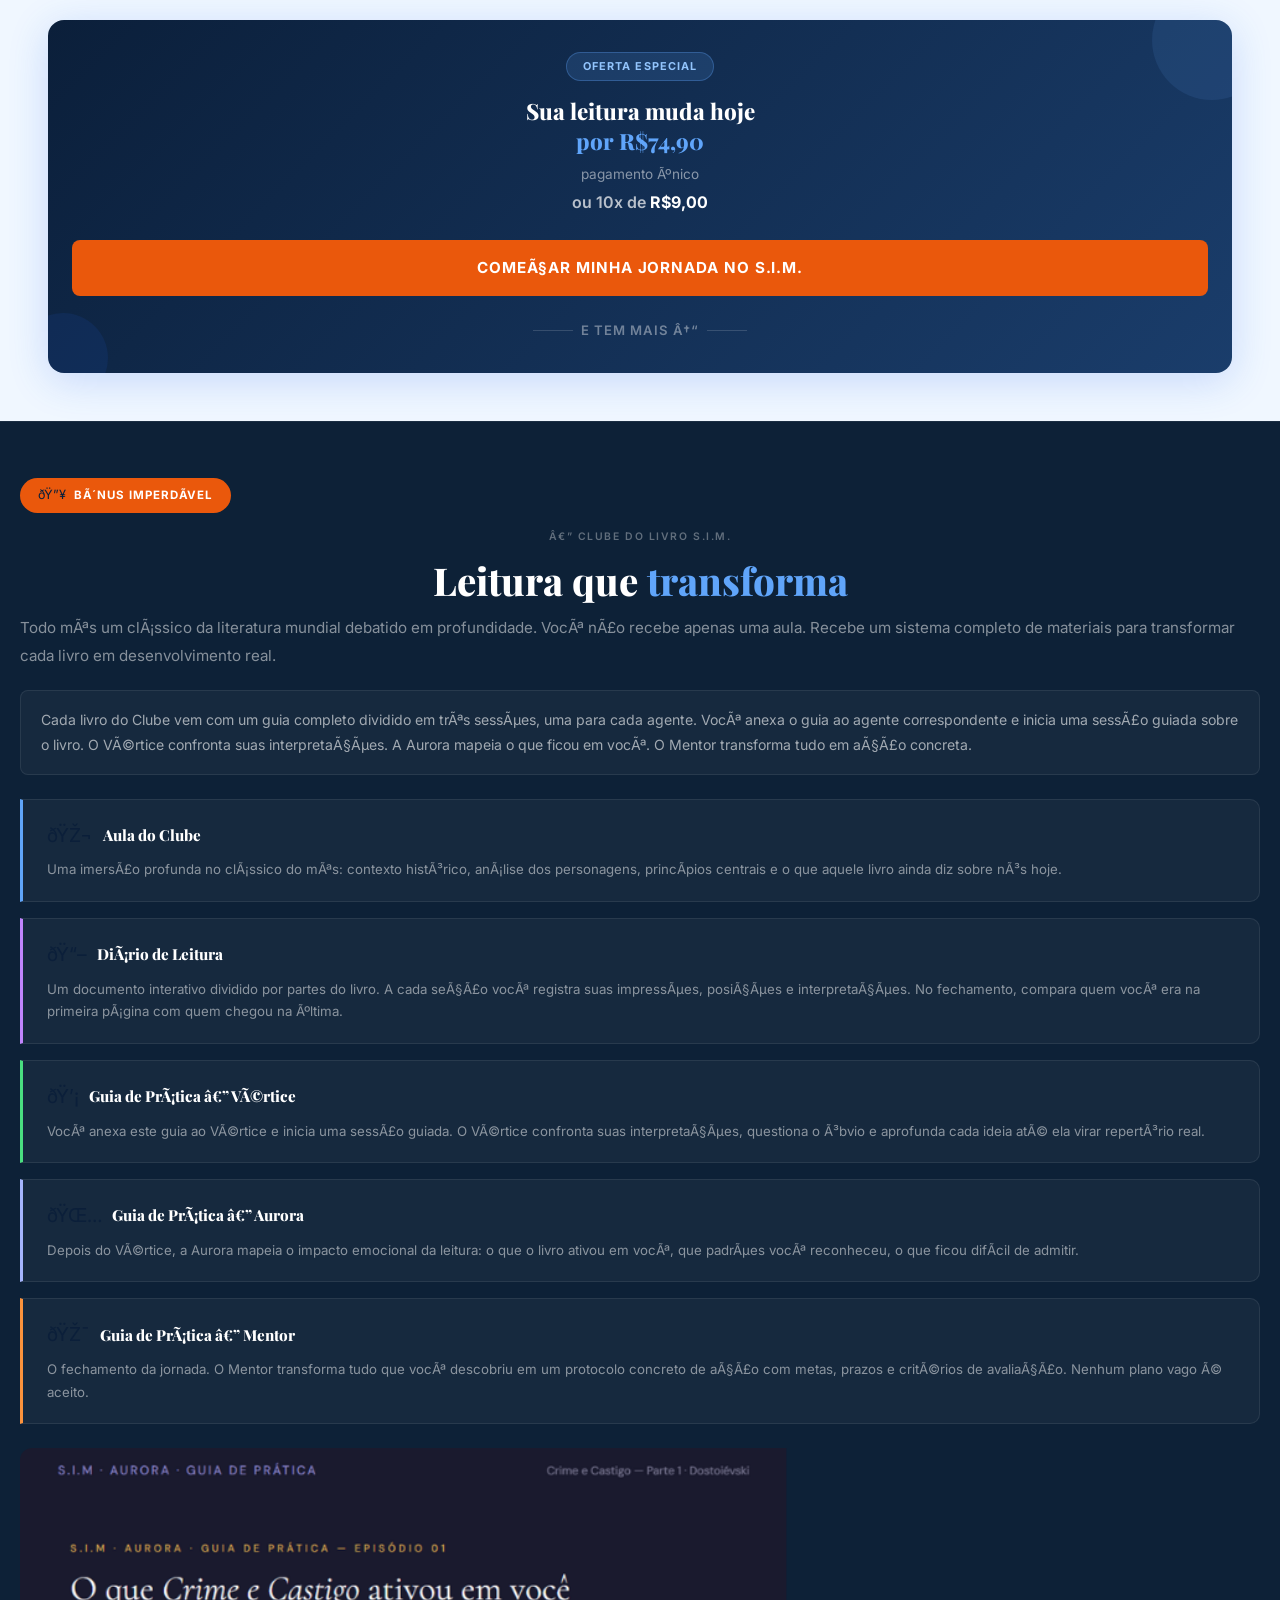
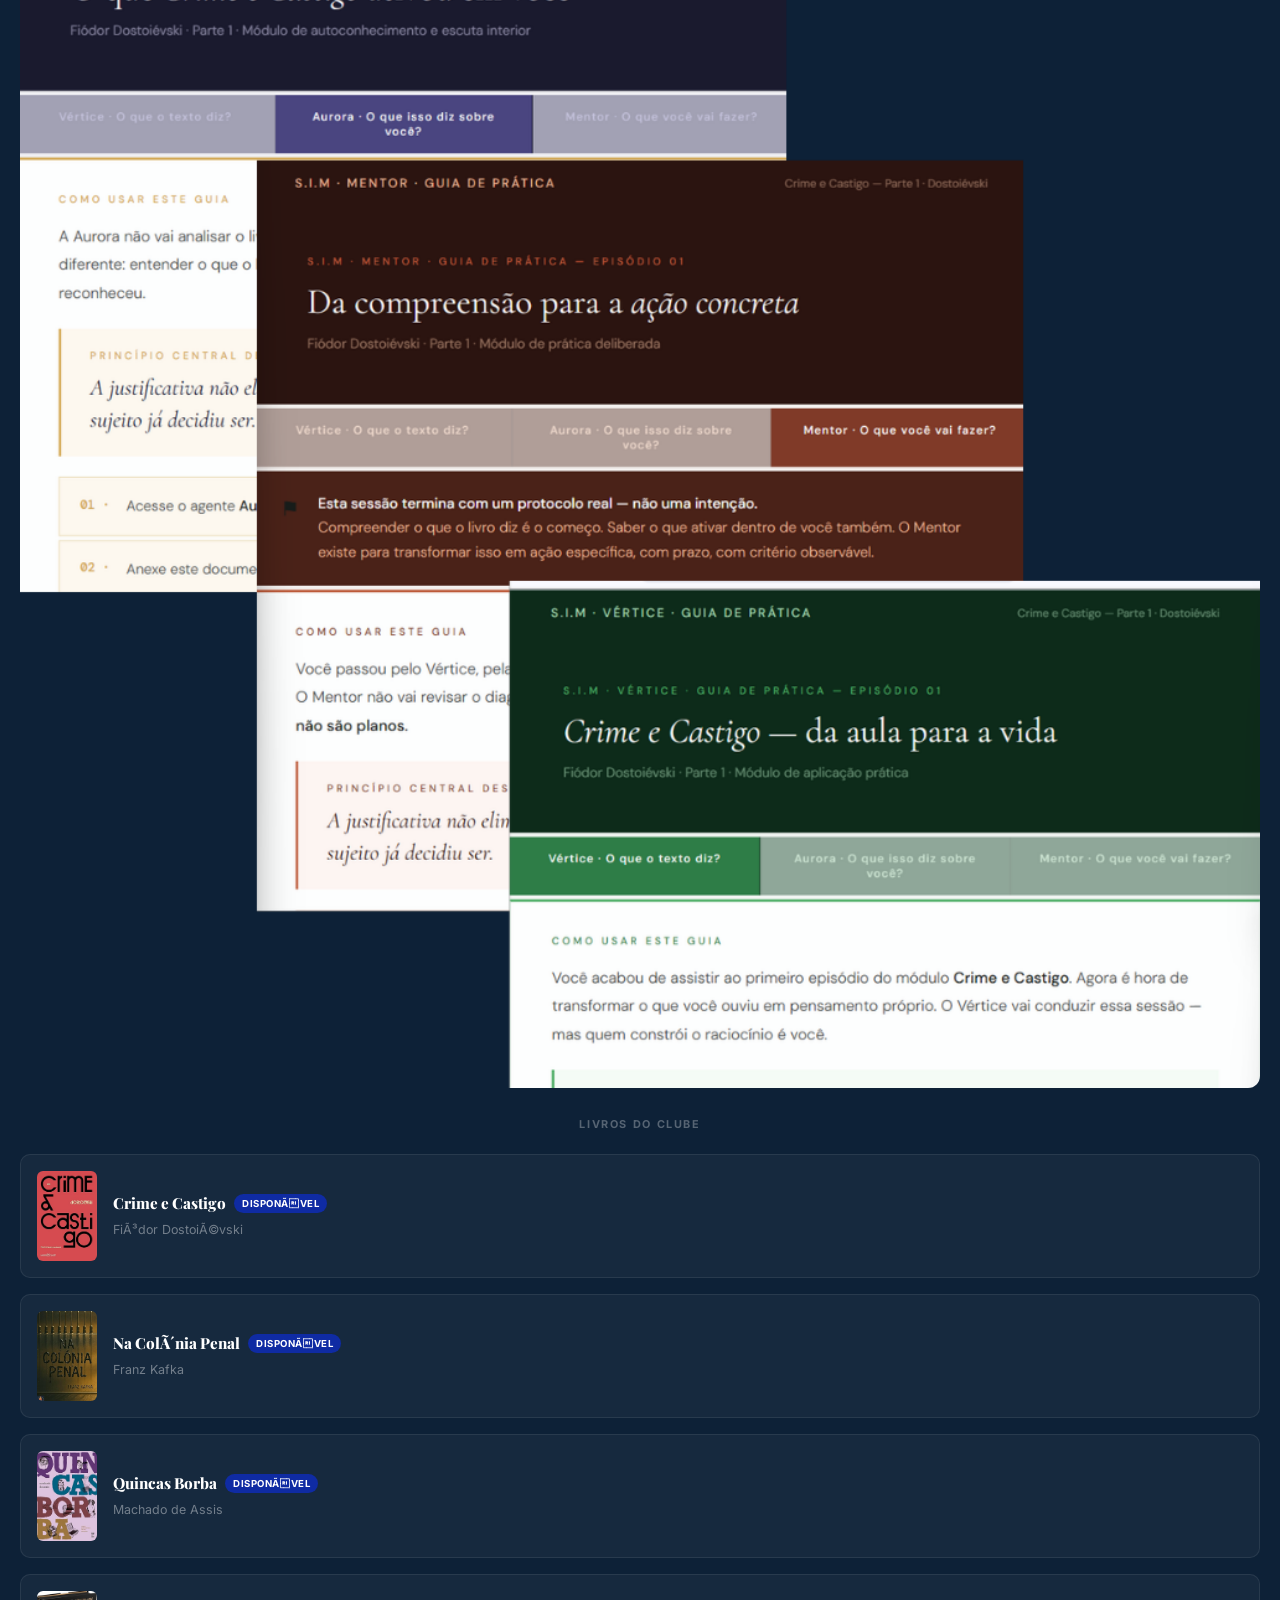
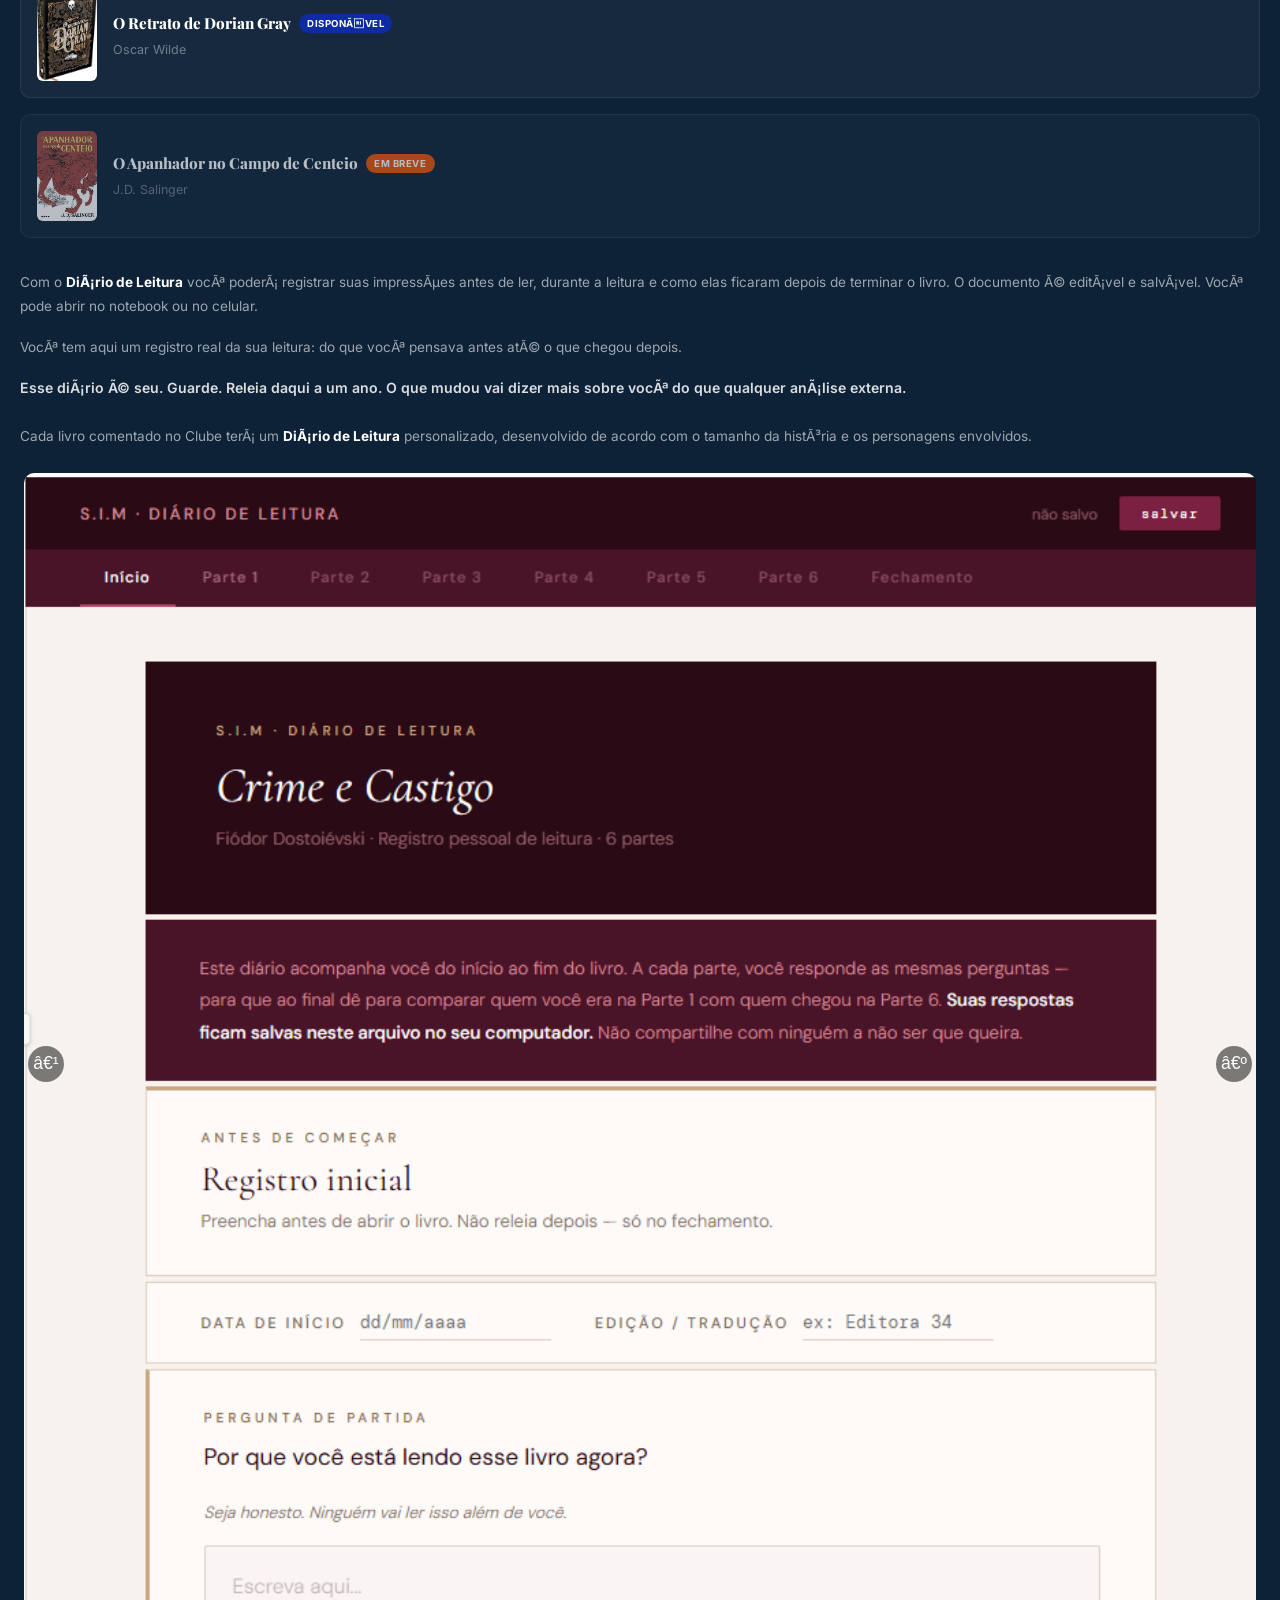
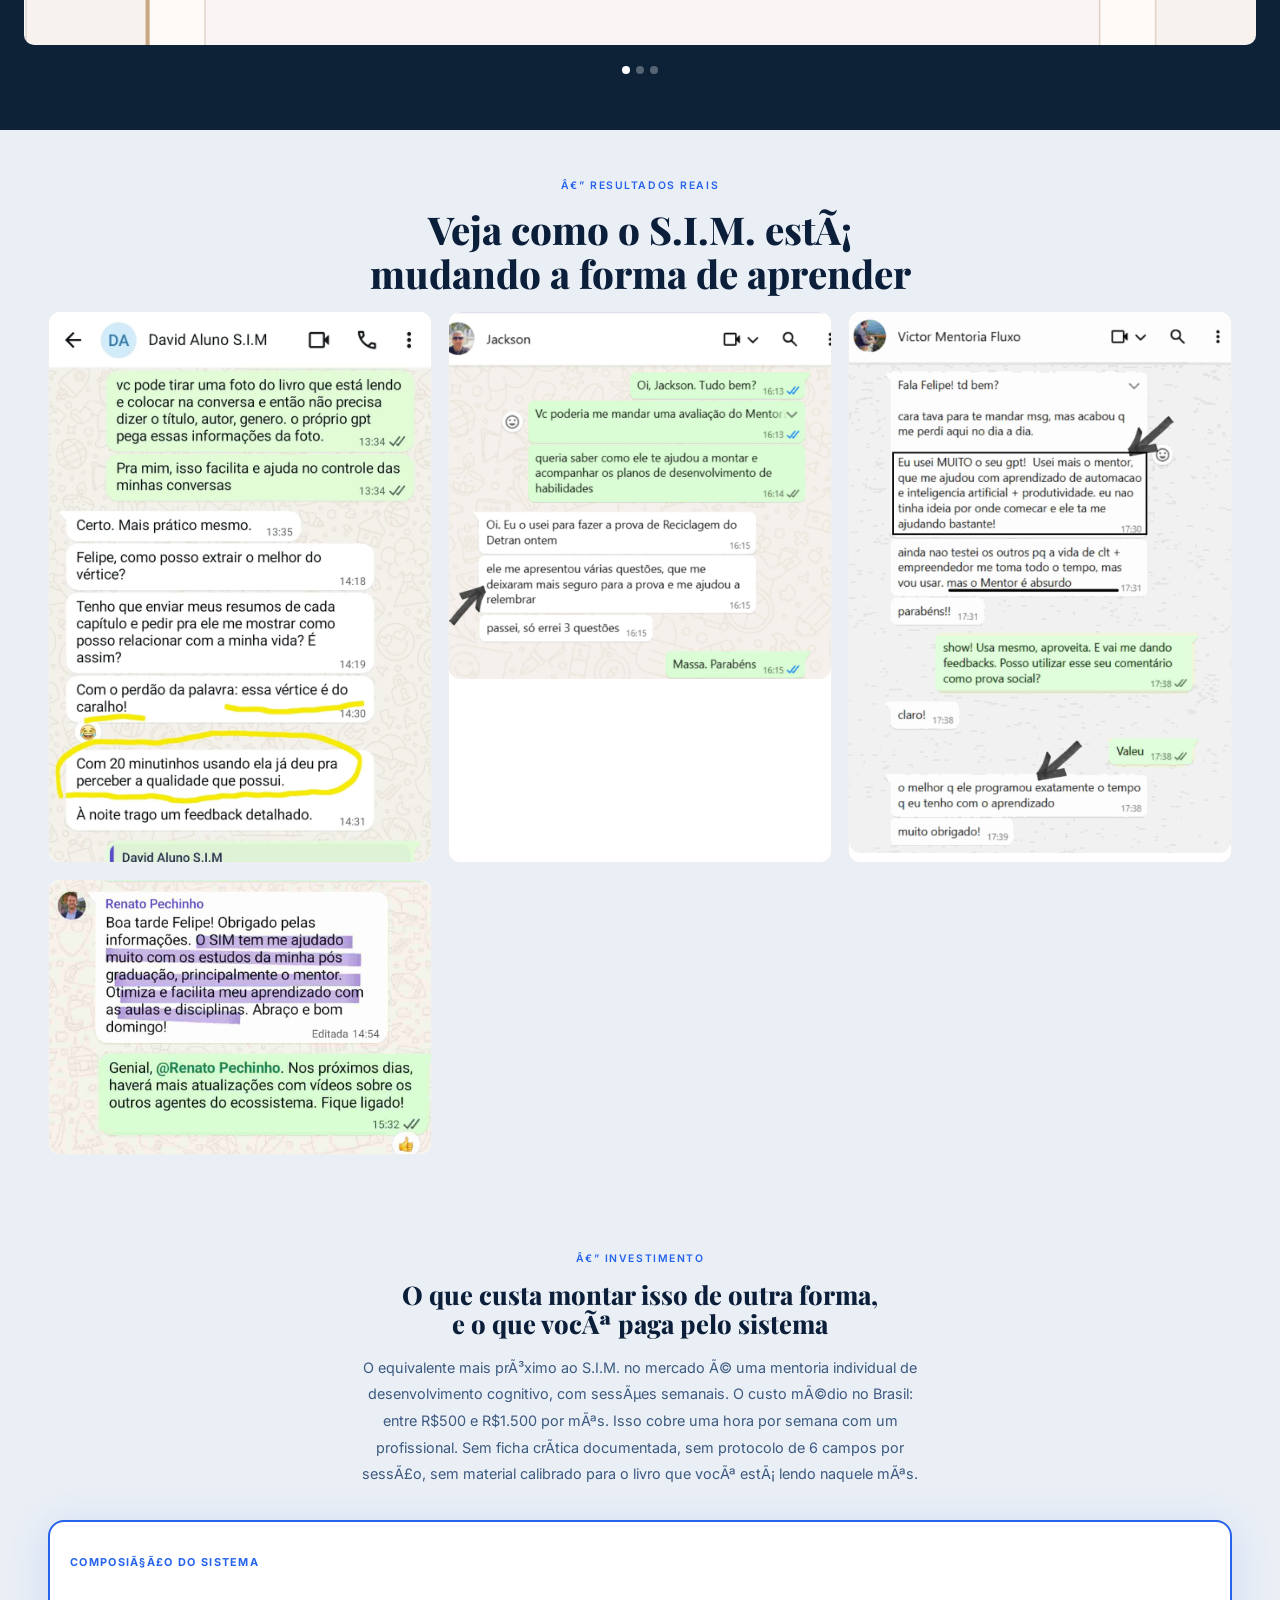
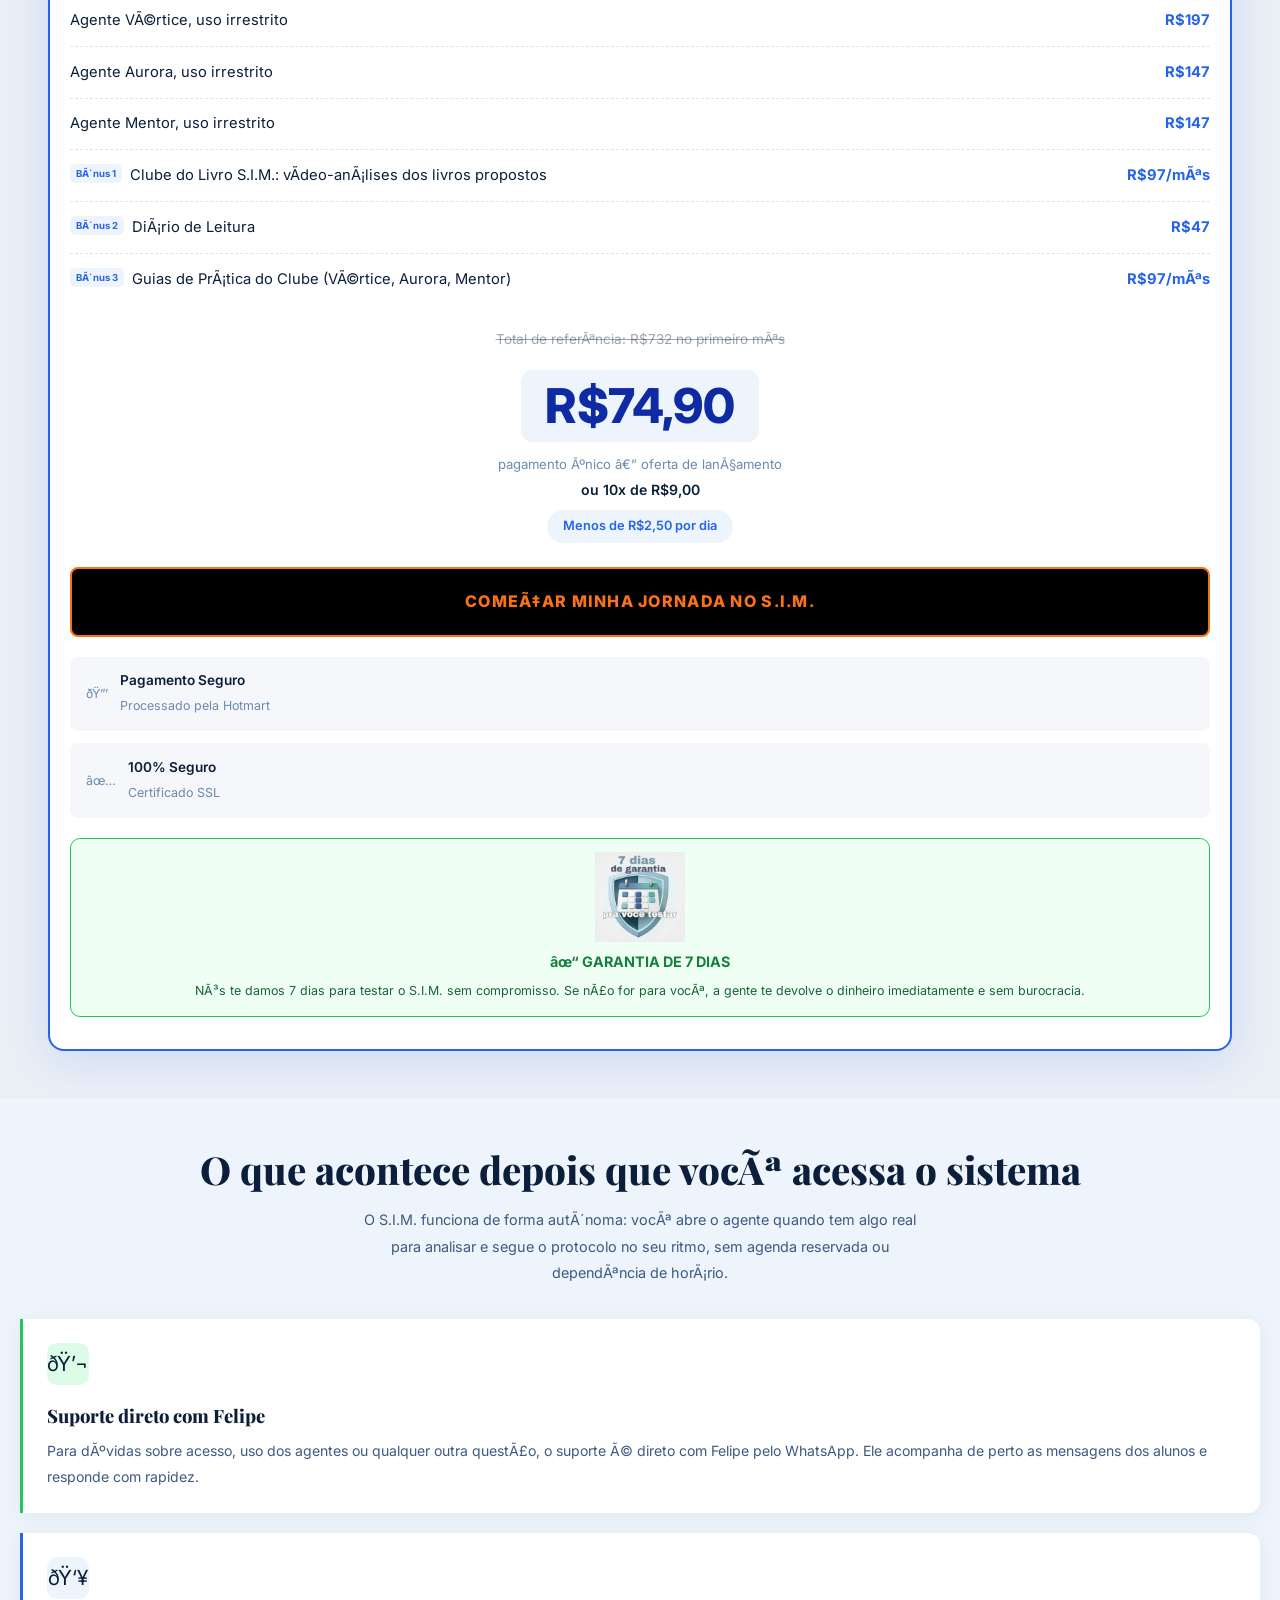
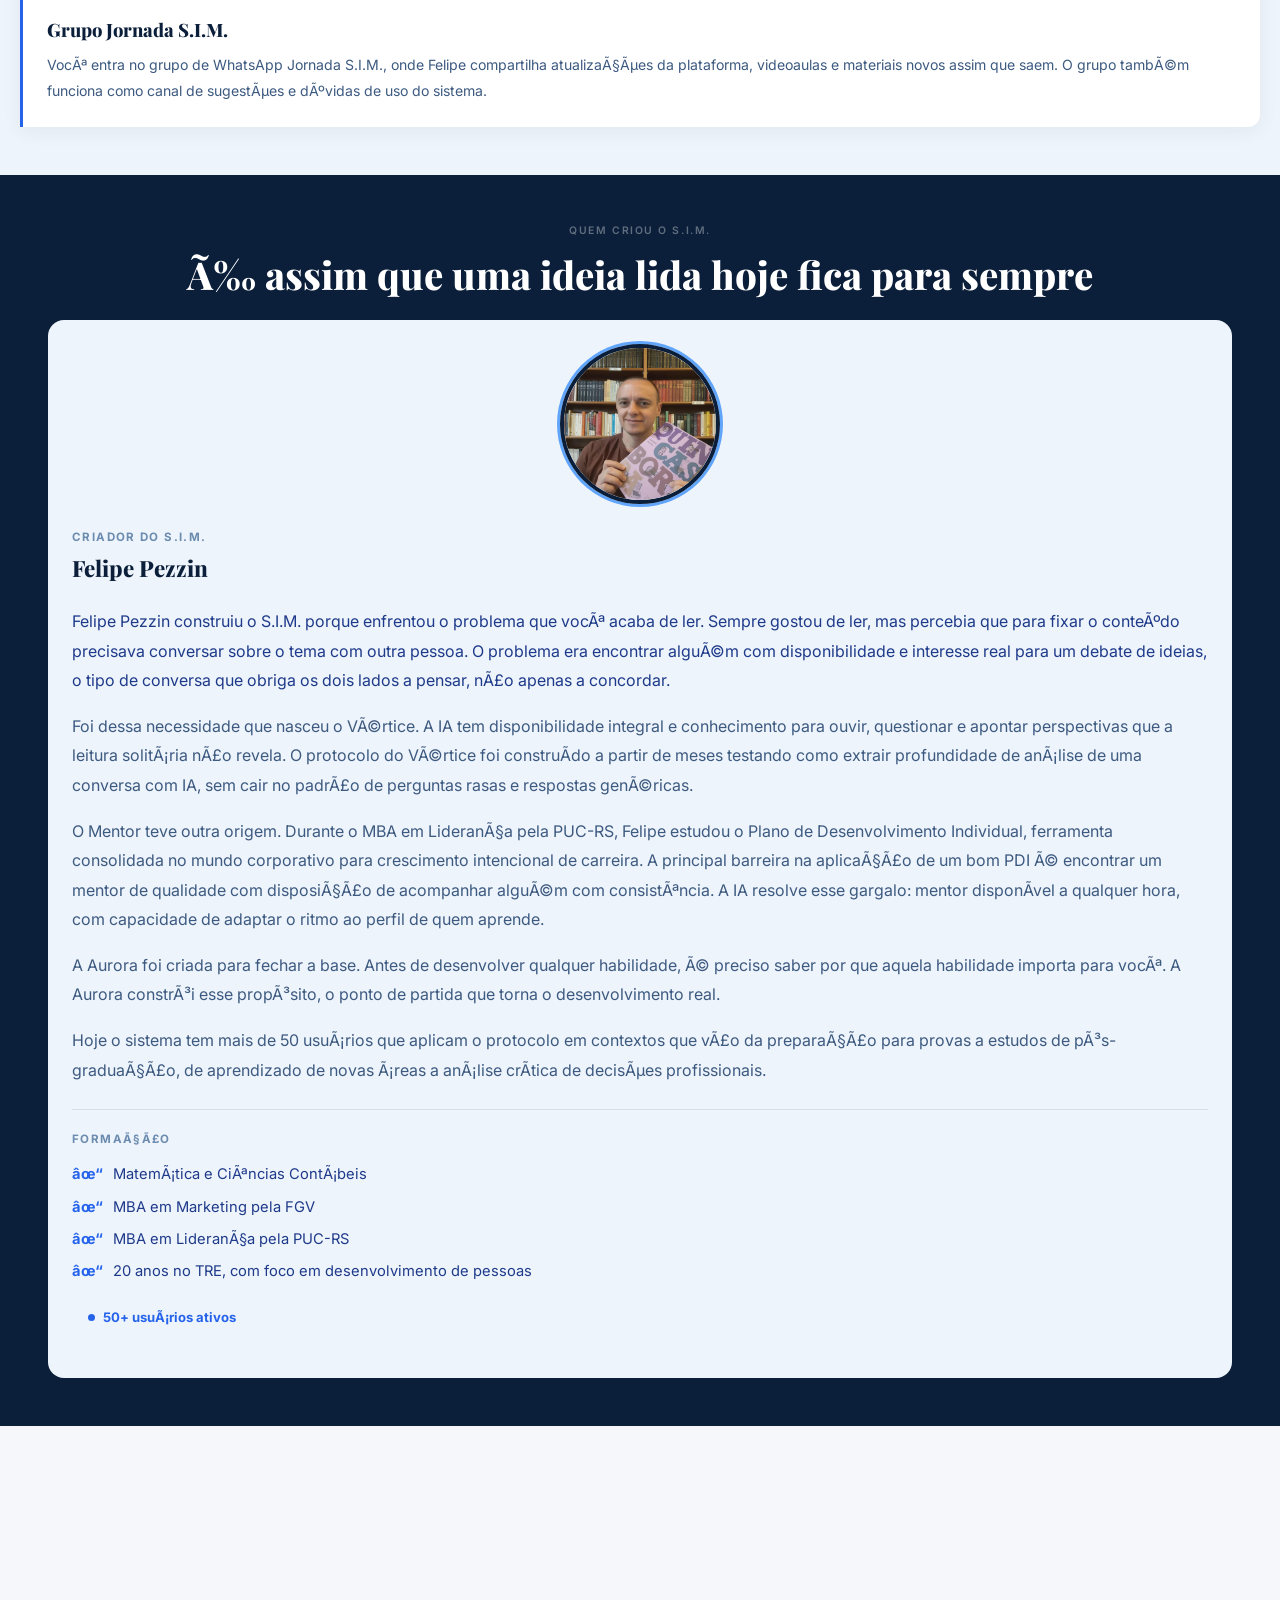
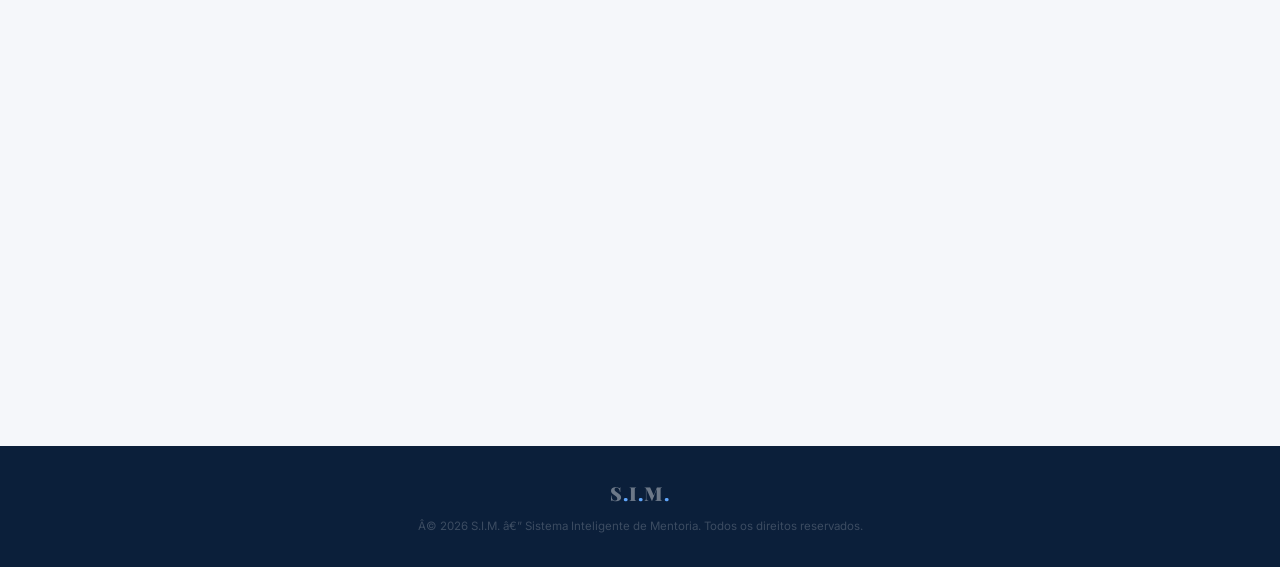
==== commit 03f23c57: "várias alterações na página" ====
--- a/index.html
+++ b/index.html
@@ -247,9 +247,7 @@
   <section class="hero">
     <div class="hero-badge reveal"><span class="badge-dot"></span>O S.I.M. é o sistema que faz a leitura grudar e aparecer em quem você se torna.</div>
     <h1 class="reveal">Você lê por horas. Lembra de quase nada. <span style="color:#60A5FA;">O S.I.M. transforma cada minuto lido em algo que fica para sempre.</span></h1>
-    <a href="#metodologia" style="text-decoration:none;display:inline-block;">
-      <div class="hero-badge" style="animation:badge-pulse 1.5s ease-in-out infinite;background:#0B1F3A;border-color:#0B1F3A;color:#fff;text-transform:none;letter-spacing:normal;"><span class="badge-dot"></span>No S.I.M., você transforma leitura em pensamento claro, organiza ideias, conecta argumentos e começa a se expressar com mais precisão.</div>
-    </a>
+    <div class="hero-badge" style="display:inline-block;background:transparent;border:none;border-radius:0;padding:0.5rem 0;font-family:'Playfair Display',serif;font-size:1.25rem;font-weight:800;color:#0B1F3A;letter-spacing:-0.01em;line-height:1.4;text-transform:none;text-align:center;animation:none;">Aqui a IA não pensa no seu lugar. Ela te obriga a pensar.</div>
     <div style="margin-top:1.75rem;text-align:center;" class="reveal">
       <div style="margin-top:1.5rem;padding:1.25rem 1.5rem;background:#0B1F3A;border-radius:12px;text-align:left;">
         <p style="font-size:0.95rem;color:rgba(255,255,255,0.9);line-height:2;font-family:'Playfair Display',serif;font-style:italic;">
@@ -259,6 +257,9 @@
         </p>
       </div>
     </div>
+
+    <a href="https://pay.hotmart.com/Y102564448I" class="reveal" style="display:block;width:100%;background:#EA580C;color:#fff;font-weight:700;padding:1.1rem;border-radius:8px;text-decoration:none;font-size:1rem;text-align:center;text-transform:uppercase;letter-spacing:0.05em;margin-top:1.5rem;box-shadow:0 4px 20px rgba(234,88,12,0.4);animation:badge-pulse 1.5s ease-in-out infinite;">Quero transformar a forma que leio</a>
+
     <div class="hero-stats reveal">
       <div><div class="stat-num">✦</div><div class="stat-label">Método inovador com IA</div></div>
       <div><div class="stat-num">✦</div><div class="stat-label">Guias que ativam os agentes</div></div>
@@ -346,141 +347,320 @@
 
   <section style="padding:3rem 1.25rem;background:#0B1F3A;">
 
-    <div class="section-label reveal" style="color:rgba(255,255,255,0.35);">
-      A jornada
-    </div>
-    <h2 class="section-title reveal" style="color:#fff;margin-bottom:0.5rem;">
-      Não é sobre ler mais. É sobre <span style="color:#60A5FA;">compreender de verdade.</span>
+  <div class="section-label reveal"
+       style="color:rgba(255,255,255,0.35);">
+    O método
+  </div>
+
+  <h2 class="section-title reveal" style="color:#fff;">
+    Como funciona <span style="color:#60A5FA;">
+    na prática</span>
+  </h2>
+
+  <p class="section-sub reveal"
+     style="color:rgba(255,255,255,0.6);
+     margin-top:1rem;line-height:1.85;">
+    O S.I.M. é um sistema de três agentes de inteligência
+    artificial sequenciais. Cada um responsável por uma
+    etapa distinta do processo de análise crítica. A sequência
+    não é arbitrária. Cada agente só faz sentido depois que
+    o anterior foi concluído. O ciclo replica o que a
+    neurociência chama de aprendizagem significativa:
+    compreensão, internalização e aplicação. Os três
+    gargalos que todo processo de consumo passivo deixa
+    em aberto, resolvidos em ordem.
+  </p>
+
+  <!-- Diagrama sequencial -->
+  <div style="display:flex;align-items:center;
+  justify-content:center;gap:0.5rem;
+  margin:2rem 0;flex-wrap:wrap;" class="reveal">
+
+    <div style="text-align:center;
+    background:rgba(255,255,255,0.04);
+    border:1px solid rgba(74,222,128,0.3);
+    border-radius:10px;padding:1rem 1.25rem;
+    min-width:90px;">
+      <div style="width:32px;height:32px;
+      border-radius:50%;background:#1D4D35;
+      display:flex;align-items:center;
+      justify-content:center;font-size:0.75rem;
+      font-weight:700;color:#4ADE80;
+      margin:0 auto 0.5rem;">1</div>
+      <p style="font-size:0.88rem;font-weight:700;
+      color:#fff;margin-bottom:0.2rem;">Vértice</p>
+      <p style="font-size:0.68rem;font-weight:600;
+      color:#4ADE80;letter-spacing:0.08em;
+      text-transform:uppercase;">Análise crítica</p>
+    </div>
+
+    <div style="color:rgba(255,255,255,0.3);
+    font-size:1.25rem;">→</div>
+
+    <div style="text-align:center;
+    background:rgba(255,255,255,0.04);
+    border:1px solid rgba(165,180,252,0.3);
+    border-radius:10px;padding:1rem 1.25rem;
+    min-width:90px;">
+      <div style="width:32px;height:32px;
+      border-radius:50%;background:#1e1b4b;
+      display:flex;align-items:center;
+      justify-content:center;font-size:0.75rem;
+      font-weight:700;color:#a5b4fc;
+      margin:0 auto 0.5rem;">2</div>
+      <p style="font-size:0.88rem;font-weight:700;
+      color:#fff;margin-bottom:0.2rem;">Aurora</p>
+      <p style="font-size:0.68rem;font-weight:600;
+      color:#a5b4fc;letter-spacing:0.08em;
+      text-transform:uppercase;">Diagnóstico pessoal</p>
+    </div>
+
+    <div style="color:rgba(255,255,255,0.3);
+    font-size:1.25rem;">→</div>
+
+    <div style="text-align:center;
+    background:rgba(255,255,255,0.04);
+    border:1px solid rgba(251,146,60,0.3);
+    border-radius:10px;padding:1rem 1.25rem;
+    min-width:90px;">
+      <div style="width:32px;height:32px;
+      border-radius:50%;background:#3d1a0a;
+      display:flex;align-items:center;
+      justify-content:center;font-size:0.75rem;
+      font-weight:700;color:#fb923c;
+      margin:0 auto 0.5rem;">3</div>
+      <p style="font-size:0.88rem;font-weight:700;
+      color:#fff;margin-bottom:0.2rem;">Mentor</p>
+      <p style="font-size:0.68rem;font-weight:600;
+      color:#fb923c;letter-spacing:0.08em;
+      text-transform:uppercase;">Protocolo de ação</p>
+    </div>
+
+  </div>
+
+  <!-- Cards dos 3 agentes -->
+  <div style="display:flex;flex-direction:column;
+  gap:1.5rem;margin-top:1rem;" class="reveal">
+
+    <div style="background:rgba(255,255,255,0.04);
+    border:1px solid rgba(74,222,128,0.2);
+    border-radius:12px;padding:1.5rem;">
+      <p style="font-size:0.68rem;font-weight:700;
+      color:#4ADE80;letter-spacing:0.12em;
+      text-transform:uppercase;margin-bottom:0.5rem;">
+        Agente 1
+      </p>
+      <h3 style="font-family:'Playfair Display',serif;
+      font-size:1.2rem;font-weight:800;color:#fff;
+      margin-bottom:0.25rem;">Vértice</h3>
+      <p style="font-size:0.72rem;font-weight:600;
+      color:#4ADE80;letter-spacing:0.1em;
+      text-transform:uppercase;margin-bottom:1rem;">
+        Análise crítica
+      </p>
+      <p style="font-size:0.88rem;
+      color:rgba(255,255,255,0.6);line-height:1.8;
+      margin-bottom:1rem;">
+        Você cola o texto. Um artigo, um trecho,
+        um argumento. O Vértice não te devolve a análise
+        pronta. Ele te leva por cinco etapas junto com você:
+        Provocação, Conceitos-Base, Confronto de
+        Contradições, Ampliação de Perspectiva e Aplicação.
+        No fim, você sai com uma ficha crítica e um mapa
+        do texto — feitos pelo seu raciocínio, só
+        estruturados pelo método.
+      </p>
+      <div style="background:rgba(74,222,128,0.06);
+      border-left:3px solid #4ADE80;
+      border-radius:0 8px 8px 0;
+      padding:0.85rem 1rem;">
+        <p style="font-size:0.82rem;
+        color:rgba(255,255,255,0.7);
+        line-height:1.75;font-style:italic;">
+          A etapa que muda tudo é o Confronto de
+          Contradições. É ali que aparecem as coisas
+          que você aceitou sem verificar. O Vértice
+          não deixa o cérebro aprovar automaticamente
+          o que já confirma o que você acredita.
+        </p>
+      </div>
+    </div>
+
+    <div style="background:rgba(255,255,255,0.04);
+    border:1px solid rgba(165,180,252,0.2);
+    border-radius:12px;padding:1.5rem;">
+      <p style="font-size:0.68rem;font-weight:700;
+      color:#a5b4fc;letter-spacing:0.12em;
+      text-transform:uppercase;margin-bottom:0.5rem;">
+        Agente 2
+      </p>
+      <h3 style="font-family:'Playfair Display',serif;
+      font-size:1.2rem;font-weight:800;color:#fff;
+      margin-bottom:0.25rem;">Aurora</h3>
+      <p style="font-size:0.72rem;font-weight:600;
+      color:#a5b4fc;letter-spacing:0.1em;
+      text-transform:uppercase;margin-bottom:1rem;">
+        Diagnóstico pessoal
+      </p>
+      <p style="font-size:0.88rem;
+      color:rgba(255,255,255,0.6);line-height:1.8;
+      margin-bottom:1rem;">
+        A análise que ficou no texto agora vira pra
+        dentro. A Aurora te confronta com o que aquele
+        conteúdo ativou em você. Uma pergunta por vez.
+        Sem pressa. Sem conclusão antecipada. O conteúdo
+        deixa de ser abstrato e passa a ter contexto real:
+        o que aquilo mexeu, que padrão você reconheceu,
+        o que foi difícil de admitir.
+      </p>
+      <div style="background:rgba(165,180,252,0.06);
+      border-left:3px solid #a5b4fc;
+      border-radius:0 8px 8px 0;
+      padding:0.85rem 1rem;">
+        <p style="font-size:0.82rem;
+        color:rgba(255,255,255,0.7);
+        line-height:1.75;font-style:italic;">
+          A maioria dos processos de aprendizado pula
+          essa parte porque ela é desconfortável.
+          Sem essa camada, o Vértice vira teoria
+          acumulada. Com ela, a análise passa a
+          mudar como você age.
+        </p>
+      </div>
+    </div>
+
+    <div style="background:rgba(255,255,255,0.04);
+    border:1px solid rgba(251,146,60,0.2);
+    border-radius:12px;padding:1.5rem;">
+      <p style="font-size:0.68rem;font-weight:700;
+      color:#fb923c;letter-spacing:0.12em;
+      text-transform:uppercase;margin-bottom:0.5rem;">
+        Agente 3
+      </p>
+      <h3 style="font-family:'Playfair Display',serif;
+      font-size:1.2rem;font-weight:800;color:#fff;
+      margin-bottom:0.25rem;">Mentor</h3>
+      <p style="font-size:0.72rem;font-weight:600;
+      color:#fb923c;letter-spacing:0.1em;
+      text-transform:uppercase;margin-bottom:1rem;">
+        Protocolo de ação
+      </p>
+      <p style="font-size:0.88rem;
+      color:rgba(255,255,255,0.6);line-height:1.8;
+      margin-bottom:1rem;">
+        O Mentor encerra a sessão de um jeito específico.
+        Você não avança sem preencher seis campos:
+        Situação, Papel, Escolha, Ação mínima, Prazo
+        e Critério observável. Esses seis campos fecham
+        o maior buraco de todo produto de desenvolvimento
+        intelectual: o espaço entre "entendi" e "fiz".
+      </p>
+      <div style="background:rgba(251,146,60,0.06);
+      border-left:3px solid #fb923c;
+      border-radius:0 8px 8px 0;
+      padding:0.85rem 1rem;">
+        <p style="font-size:0.82rem;
+        color:rgba(255,255,255,0.7);
+        line-height:1.75;font-style:italic;">
+          Insight sem protocolo de ação é a forma
+          mais sofisticada de acúmulo passivo
+          que existe.
+        </p>
+      </div>
+    </div>
+
+  </div>
+
+  <!-- Fechamento -->
+  <div style="margin-top:1.75rem;text-align:center;
+  padding:1.25rem;border:1px solid rgba(96,165,250,0.15);
+  border-radius:10px;background:rgba(96,165,250,0.05);"
+  class="reveal">
+    <p style="font-size:0.88rem;
+    color:rgba(255,255,255,0.6);
+    line-height:1.8;margin-bottom:0.5rem;">
+      O ciclo <strong style="color:#4ADE80;">Vértice</strong>,
+      <strong style="color:#a5b4fc;">Aurora</strong> e
+      <strong style="color:#fb923c;">Mentor</strong> foi
+      construído nessa sequência porque análise sem
+      internalização vira teoria, e internalização sem
+      protocolo de ação vira acúmulo com outro rótulo.
+    </p>
+    <p style="font-size:0.95rem;font-weight:700;
+    color:#fff;line-height:1.7;">
+      Com o S.I.M. suas ideias ganham estrutura. E isso
+      aparece em cada conversa, decisão e argumento.
+    </p>
+  </div>
+
+  </section>
+
+  <section style="padding:3rem 1.25rem;background:#EEF4FB;">
+
+    <h2 class="section-title reveal" style="color:#0B1F3A;text-align:center;margin-bottom:2rem;">
+      Cinco situações em que o sistema funciona.
+      <span style="color:#2563EB;">E quatro em que não funciona.</span>
     </h2>
-    <div style="width:60px;height:2px;background:rgba(255,255,255,0.3);border-radius:1px;margin:1rem auto 1.5rem;"></div>
-    <h2 class="section-title reveal" style="color:#fff;margin-bottom:2rem;">
-      Como funciona na <span style="color:#60A5FA;">prática</span>
-    </h2>
-
-    <img src="assets/Roadmap SIM v2.png"
-         alt="Jornada do leitor no S.I.M. — 5 paradas"
-         loading="lazy"
-         style="width:100%;height:auto;border-radius:16px;display:block;margin:0 auto 0;margin-bottom:0;">
-
-    <p style="font-size:0.78rem;color:rgba(255,255,255,0.4);text-align:center;margin-top:0.5rem;margin-bottom:0;line-height:1.5;">
-      Os Guias de Prática funcionam também para quem assistiu apenas a aula do Clube do Livro sem ter lido o livro.
+
+    <!-- Para quem é -->
+    <p class="reveal" style="font-size:0.68rem;font-weight:700;color:#16A34A;letter-spacing:0.12em;text-transform:uppercase;margin-bottom:1rem;">
+      Para quem é
     </p>
 
-  </section>
-
-  <section class="etapas" id="metodologia" style="padding-top:1.5rem;">
-    <div style="margin-top:1.25rem;padding:1rem 1.25rem;background:rgba(96,165,250,0.08);border-left:3px solid #60A5FA;border-radius:0 8px 8px 0;" class="reveal">
-      <p style="font-size:0.95rem;font-weight:700;color:#fff;line-height:1.7;">Quem vai te ajudar nessa jornada</p>
-    </div>
-
-    <div style="display:flex;flex-direction:column;gap:1rem;margin-top:1.75rem;" class="reveal">
-
-      <div style="background:rgba(255,255,255,0.04);border:1px solid rgba(255,255,255,0.08);border-radius:10px;padding:1.25rem 1.5rem;">
-        <div style="display:flex;align-items:center;gap:0.75rem;margin-bottom:0.75rem;">
-          <div style="width:32px;height:32px;border-radius:50%;background:#1D4D35;display:flex;align-items:center;justify-content:center;font-size:0.7rem;font-weight:700;color:#4ADE80;flex-shrink:0;">01</div>
-          <span style="font-family:'Playfair Display',serif;font-size:1rem;font-weight:800;color:#fff;">Vértice</span>
-          <span style="font-size:0.65rem;font-weight:600;color:#4ADE80;letter-spacing:0.1em;text-transform:uppercase;">Pensamento crítico</span>
-        </div>
-        <p style="font-size:0.85rem;color:rgba(255,255,255,0.55);line-height:1.75;">A espiral do Vértice não deixa você ficar na primeira interpretação. Ele provoca, aprofunda e te tira da zona de conforto, fazendo as ideias grudarem antes de você virar a página.</p>
-      </div>
-
-      <div style="background:rgba(255,255,255,0.04);border:1px solid rgba(255,255,255,0.08);border-radius:10px;padding:1.25rem 1.5rem;">
-        <div style="display:flex;align-items:center;gap:0.75rem;margin-bottom:0.75rem;">
-          <div style="width:32px;height:32px;border-radius:50%;background:#1e1b4b;display:flex;align-items:center;justify-content:center;font-size:0.7rem;font-weight:700;color:#a5b4fc;flex-shrink:0;">02</div>
-          <span style="font-family:'Playfair Display',serif;font-size:1rem;font-weight:800;color:#fff;">Aurora</span>
-          <span style="font-size:0.65rem;font-weight:600;color:#a5b4fc;letter-spacing:0.1em;text-transform:uppercase;">Internalização</span>
-        </div>
-        <p style="font-size:0.85rem;color:rgba(255,255,255,0.55);line-height:1.75;">A Aurora te acolhe depois. Ela trabalha o que ficou: o que ativou em você, o que incomodou, o que você reconheceu em si mesmo. Ela escuta antes de confrontar.</p>
-      </div>
-
-      <div style="background:rgba(255,255,255,0.04);border:1px solid rgba(255,255,255,0.08);border-radius:10px;padding:1.25rem 1.5rem;">
-        <div style="display:flex;align-items:center;gap:0.75rem;margin-bottom:0.75rem;">
-          <div style="width:32px;height:32px;border-radius:50%;background:#3d1a0a;display:flex;align-items:center;justify-content:center;font-size:0.7rem;font-weight:700;color:#fb923c;flex-shrink:0;">03</div>
-          <span style="font-family:'Playfair Display',serif;font-size:1rem;font-weight:800;color:#fff;">Mentor</span>
-          <span style="font-size:0.65rem;font-weight:600;color:#fb923c;letter-spacing:0.1em;text-transform:uppercase;">Ação concreta</span>
-        </div>
-        <p style="font-size:0.85rem;color:rgba(255,255,255,0.55);line-height:1.75;">O Mentor fecha o ciclo transformando tudo isso em um protocolo real de desenvolvimento. Não intenções. Ação concreta.</p>
-      </div>
-
-    </div>
-
-    <div style="margin-top:1.75rem;text-align:center;padding:1.25rem;border:1px solid rgba(96,165,250,0.15);border-radius:10px;background:rgba(96,165,250,0.05);" class="reveal">
-      <p style="font-size:0.95rem;color:rgba(255,255,255,0.7);line-height:1.7;font-style:italic;">
-        Com o S.I.M. suas ideias ganham estrutura.<br>
-        <strong style="color:#fff;font-style:normal;">E isso aparece em cada conversa, decisão e argumento.</strong>
-      </p>
-    </div>
-  </section>
-  <section class="demonstracao" style="background:#0B1F3A;">
-    <div class="section-label reveal" style="color:rgba(255,255,255,0.35);">
-      Quem criou o S.I.M.
-    </div>
-
-    <h2 class="section-title reveal" style="color:#fff;margin-bottom:1.5rem;">
-      É assim que uma ideia lida hoje fica para sempre
-    </h2>
-
-    <!-- Layout responsivo: coluna no mobile, linha no desktop -->
-    <div class="reveal" style="display:flex;flex-direction:column;gap:1.5rem;background:#EEF4FB;border-radius:16px;padding:1.5rem;">
-
-      <!-- Foto -->
-      <div style="width:160px;height:160px;border-radius:50%;overflow:hidden;flex-shrink:0;border:4px solid #0B1F3A;box-shadow:0 0 0 3px #60A5FA;margin:0 auto;">
-        <img src="assets/foto-especialista.jpg"
-             alt="Felipe Pezzin"
-             width="160" height="160"
-             loading="lazy"
-             style="width:100%;height:100%;object-fit:cover;object-position:top;display:block;">
-      </div>
-
-      <!-- Texto -->
-      <div>
-        <p style="font-size:0.72rem;font-weight:700;color:#6B8BAF;letter-spacing:0.12em;text-transform:uppercase;margin-bottom:0.3rem;">
-          Criador do S.I.M.
-        </p>
-        <h3 style="font-family:'Playfair Display',serif;font-size:1.4rem;font-weight:800;color:#0B1F3A;margin-bottom:1.25rem;">
-          Felipe Pezzin
-        </h3>
-        <p style="font-size:1rem;color:#1e3a8a;line-height:1.85;margin-bottom:1rem;">
-          Sempre gostei de ler. Mas percebi que minha compreensão ficava muito mais profunda quando eu conseguia debater o que li com alguém.
-        </p>
-        <p style="font-size:1rem;color:#3D5A80;line-height:1.85;margin-bottom:1rem;">
-          O problema era encontrar alguém com interesse no mesmo tema e tempo disponível. A vida é corrida e poucos têm vontade de debater o que só você leu.
-        </p>
-        <p style="font-size:1rem;color:#3D5A80;line-height:1.85;margin-bottom:1rem;">
-          Criei o S.I.M. para resolver isso. Três agentes com IA que debatem, acolhem e transformam cada leitura em desenvolvimento real.
-        </p>
-        <div style="background:#0B1F3A;border-radius:10px;padding:1rem 1.25rem;">
-          <p style="font-size:0.95rem;font-weight:700;color:#fff;line-height:1.7;font-style:italic;margin:0;font-family:'Playfair Display',serif;">
-            Hoje o S.I.M. é o sistema que uso toda vez que leio. E que indico para quem quer fazer o mesmo.
-          </p>
-        </div>
-      </div>
-
-    </div>
-
-    <!-- CSS responsivo para desktop -->
-    <style>
-      @media (min-width: 768px) {
-        .demonstracao .reveal > div[style*="flex-direction:column"] {
-          flex-direction: row !important;
-          align-items: flex-start;
-        }
-        .demonstracao .reveal > div > div:first-child {
-          flex-shrink: 0;
-        }
-      }
-    </style>
-  </section>
-  <section class="objecoes">
-    <div class="section-label reveal">— Sem pré-requisitos</div>
-    <h2 class="section-title reveal">Qualquer leitor. Qualquer ritmo. <span class="accent">Qualquer nível.</span></h2>
-    <div class="obj-lista reveal">
-      <div class="obj-card"><span class="obj-icon">❌</span> Ter lido centenas de livros</div>
-      <div class="obj-card"><span class="obj-icon">❌</span> Ter tempo sobrando no dia</div>
-      <div class="obj-card"><span class="obj-icon">❌</span> Ser acadêmico ou estudioso</div>
-      <div class="obj-card"><span class="obj-icon">❌</span> Saber usar inteligência artificial</div>
-      <div class="obj-card sim"><span class="obj-icon">✅</span> Você só precisa querer transformar o que lê em algo real</div>
-    </div>
+    <div class="reveal" style="display:flex;flex-direction:column;gap:1rem;margin-bottom:2.5rem;">
+
+      <div style="background:#fff;border:1px solid rgba(37,99,235,0.15);border-left:3px solid #2563EB;border-radius:0 10px 10px 0;padding:1.25rem 1.5rem;box-shadow:0 2px 12px rgba(11,31,58,0.06);">
+        <h3 style="font-family:'Playfair Display',serif;font-size:1rem;font-weight:800;color:#0B1F3A;margin-bottom:0.5rem;">O profissional que perde terreno em reuniões</h3>
+        <p style="font-size:0.85rem;color:#3D5A80;line-height:1.75;">Sócio, advogado, engenheiro, consultor. Inteligente, bem informado, com décadas de leitura. Na hora de sustentar uma posição quando alguém questiona, o argumento some. O problema não é falta de conhecimento. É falta de estrutura argumentativa no momento em que ela é exigida.</p>
+      </div>
+
+      <div style="background:#fff;border:1px solid rgba(37,99,235,0.15);border-left:3px solid #2563EB;border-radius:0 10px 10px 0;padding:1.25rem 1.5rem;box-shadow:0 2px 12px rgba(11,31,58,0.06);">
+        <h3 style="font-family:'Playfair Display',serif;font-size:1rem;font-weight:800;color:#0B1F3A;margin-bottom:0.5rem;">O leitor que consome mas não processa</h3>
+        <p style="font-size:0.85rem;color:#3D5A80;line-height:1.75;">Alto volume de livros, podcasts, vídeos. A sensação crônica de que aprende muito mas não acumula nada que mude o comportamento. Consegue repetir o que leu, não consegue aplicar com as próprias palavras quando o contexto real aparece.</p>
+      </div>
+
+      <div style="background:#fff;border:1px solid rgba(37,99,235,0.15);border-left:3px solid #2563EB;border-radius:0 10px 10px 0;padding:1.25rem 1.5rem;box-shadow:0 2px 12px rgba(11,31,58,0.06);">
+        <h3 style="font-family:'Playfair Display',serif;font-size:1rem;font-weight:800;color:#0B1F3A;margin-bottom:0.5rem;">O crítico da IA que quer resultado concreto</h3>
+        <p style="font-size:0.85rem;color:#3D5A80;line-height:1.75;">Desconfia do rótulo de inteligência artificial por princípio ou por experiências anteriores frustradas. Está aberto a mudar de posição se a demonstração for concreta. Precisa ver o protocolo funcionando antes de acreditar na promessa.</p>
+      </div>
+
+      <div style="background:#fff;border:1px solid rgba(37,99,235,0.15);border-left:3px solid #2563EB;border-radius:0 10px 10px 0;padding:1.25rem 1.5rem;box-shadow:0 2px 12px rgba(11,31,58,0.06);">
+        <h3 style="font-family:'Playfair Display',serif;font-size:1rem;font-weight:800;color:#0B1F3A;margin-bottom:0.5rem;">O escritor em potencial que trava na análise</h3>
+        <p style="font-size:0.85rem;color:#3D5A80;line-height:1.75;">Lê clássicos, quer escrever artigos ou ensaios, tem o desejo há anos. O travamento não é de vocabulário nem de estilo. É de método para transformar o que leu em análise própria que resiste ao questionamento.</p>
+      </div>
+
+      <div style="background:#fff;border:1px solid rgba(37,99,235,0.15);border-left:3px solid #2563EB;border-radius:0 10px 10px 0;padding:1.25rem 1.5rem;box-shadow:0 2px 12px rgba(11,31,58,0.06);">
+        <h3 style="font-family:'Playfair Display',serif;font-size:1rem;font-weight:800;color:#0B1F3A;margin-bottom:0.5rem;">Quem tem histórico de cursos não concluídos</h3>
+        <p style="font-size:0.85rem;color:#3D5A80;line-height:1.75;">Não por preguiça. Por estrutura errada de produto. Cursos que exigem agenda reservada para consumo passivo são abandonados quando a rotina não abre espaço. O S.I.M. entra em uso quando o problema aparece, não quando a agenda permite.</p>
+      </div>
+
+    </div>
+
+    <!-- Não é para -->
+    <p class="reveal" style="font-size:0.68rem;font-weight:700;color:#DC2626;letter-spacing:0.12em;text-transform:uppercase;margin-bottom:1rem;">
+      Não é para
+    </p>
+
+    <div class="reveal" style="display:flex;flex-direction:column;gap:1rem;">
+
+      <div style="background:#FFF1F1;border:1px solid rgba(239,68,68,0.2);border-left:3px solid #EF4444;border-radius:0 10px 10px 0;padding:1rem 1.5rem;">
+        <p style="font-size:0.85rem;color:#7A3636;line-height:1.7;">Quem quer mais vídeos para assistir sem compromisso de participar ativamente das sessões.</p>
+      </div>
+
+      <div style="background:#FFF1F1;border:1px solid rgba(239,68,68,0.2);border-left:3px solid #EF4444;border-radius:0 10px 10px 0;padding:1rem 1.5rem;">
+        <p style="font-size:0.85rem;color:#7A3636;line-height:1.7;">Quem busca validação de crenças já formadas, não revisão delas com protocolo estruturado.</p>
+      </div>
+
+      <div style="background:#FFF1F1;border:1px solid rgba(239,68,68,0.2);border-left:3px solid #EF4444;border-radius:0 10px 10px 0;padding:1rem 1.5rem;">
+        <p style="font-size:0.85rem;color:#7A3636;line-height:1.7;">Quem acredita que já pensa de forma crítica e não precisa de método de verificação.</p>
+      </div>
+
+      <div style="background:#FFF1F1;border:1px solid rgba(239,68,68,0.2);border-left:3px solid #EF4444;border-radius:0 10px 10px 0;padding:1rem 1.5rem;">
+        <p style="font-size:0.85rem;color:#7A3636;line-height:1.7;">Quem espera resultado sem nenhuma interação com o sistema. Os três agentes exigem participação ativa em cada etapa.</p>
+      </div>
+
+    </div>
+
   </section>
   <section class="agentes">
     <div class="section-label reveal">— Oferta especial</div>
@@ -498,26 +678,6 @@
         <p style="font-size:0.82rem;font-weight:600;color:rgba(255,255,255,0.4);letter-spacing:0.08em;text-transform:uppercase;">E tem mais ↓</p>
         <div style="height:1px;width:40px;background:rgba(255,255,255,0.15);"></div>
       </div>
-    </div>
-    <div class="agente-card reveal" style="margin-top:1.5rem;border:2px solid #F97316;background:#000;">
-      <div class="agente-topo" style="align-items:center;gap:.75rem;">
-        <span style="font-size:1.8rem;">⚡</span>
-        <div style="display:flex;align-items:center;gap:.6rem;flex-wrap:wrap;">
-          <span style="display:inline-block;background:#F97316;color:#000;font-size:.75rem;font-weight:800;padding:.2rem .75rem;border-radius:99px;letter-spacing:.08em;">BÔNUS</span>
-          <div class="agente-nome" style="color:#F97316;">S.I.M. na Prática</div>
-        </div>
-      </div>
-      <div class="agente-desc" style="color:#F97316;opacity:.9;">Não é um agente. É um conjunto de aulas que mostram como extrair o potencial máximo de cada agente do sistema, com demonstrações em contextos reais, de ficção científica a filosofia e negócios.</div>
-    </div>
-    <div class="agente-card reveal" style="margin-top:1rem;border:2px solid #F97316;background:#000;">
-      <div class="agente-topo" style="align-items:center;gap:.75rem;">
-        <span style="font-size:1.8rem;">⚡</span>
-        <div style="display:flex;align-items:center;gap:.6rem;flex-wrap:wrap;">
-          <span style="display:inline-block;background:#F97316;color:#000;font-size:.75rem;font-weight:800;padding:.2rem .75rem;border-radius:99px;letter-spacing:.08em;">BÔNUS</span>
-          <div class="agente-nome" style="color:#F97316;">Jornada S.I.M.</div>
-        </div>
-      </div>
-      <div class="agente-desc" style="color:#F97316;opacity:.9;">Não é um agente. É a comunidade exclusiva do S.I.M., onde você acompanha outros leitores, compartilha reflexões e evolui junto com quem também está transformando leitura em repertório real.</div>
     </div>
   </section>
 
@@ -716,6 +876,39 @@
         <p style="font-size:0.78rem;
         color:rgba(255,255,255,0.4);margin:0;">
           Machado de Assis
+        </p>
+      </div>
+    </div>
+
+    <!-- O Retrato de Dorian Gray -->
+    <div style="display:flex;align-items:center;gap:1rem;
+    background:rgba(255,255,255,0.04);
+    border:1px solid rgba(255,255,255,0.08);
+    border-radius:10px;padding:1rem;overflow:hidden;">
+      <img src="assets/Livro_O retrato de dorian gray.jpg"
+           alt="O Retrato de Dorian Gray"
+           width="60" height="90"
+           loading="lazy"
+           style="width:60px;height:90px;
+           object-fit:cover;border-radius:6px;
+           flex-shrink:0;">
+      <div>
+        <div style="display:flex;align-items:center;
+        gap:0.5rem;margin-bottom:0.3rem;flex-wrap:wrap;">
+          <span style="font-family:'Playfair Display',serif;
+          font-size:0.95rem;font-weight:800;color:#fff;">
+            O Retrato de Dorian Gray
+          </span>
+          <span style="background:#0f2ba3;color:#fff;
+          font-size:0.6rem;font-weight:700;
+          padding:2px 8px;border-radius:100px;
+          letter-spacing:0.06em;">
+            DISPONÍVEL
+          </span>
+        </div>
+        <p style="font-size:0.78rem;
+        color:rgba(255,255,255,0.4);margin:0;">
+          Oscar Wilde
         </p>
       </div>
     </div>
@@ -754,40 +947,6 @@
       </div>
     </div>
 
-    <!-- O Retrato de Dorian Gray -->
-    <div style="display:flex;align-items:center;gap:1rem;
-    background:rgba(255,255,255,0.04);
-    border:1px solid rgba(255,255,255,0.08);
-    border-radius:10px;padding:1rem;overflow:hidden;
-    opacity:0.7;">
-      <img src="assets/Livro_O retrato de dorian gray.jpg"
-           alt="O Retrato de Dorian Gray"
-           width="60" height="90"
-           loading="lazy"
-           style="width:60px;height:90px;
-           object-fit:cover;border-radius:6px;
-           flex-shrink:0;filter:grayscale(40%);">
-      <div>
-        <div style="display:flex;align-items:center;
-        gap:0.5rem;margin-bottom:0.3rem;flex-wrap:wrap;">
-          <span style="font-family:'Playfair Display',serif;
-          font-size:0.95rem;font-weight:800;color:#fff;">
-            O Retrato de Dorian Gray
-          </span>
-          <span style="background:#EA580C;color:#fff;
-          font-size:0.6rem;font-weight:700;
-          padding:2px 8px;border-radius:100px;
-          letter-spacing:0.06em;">
-            EM BREVE
-          </span>
-        </div>
-        <p style="font-size:0.78rem;
-        color:rgba(255,255,255,0.4);margin:0;">
-          Oscar Wilde
-        </p>
-      </div>
-    </div>
-
   </div>
 </div>
 
@@ -860,6 +1019,7 @@
     <div class="section-label reveal">— Resultados reais</div>
     <h2 class="section-title reveal">Veja como o S.I.M. está<br>mudando a forma de aprender</h2>
     <div class="dep-grid reveal">
+      <div class="dep-card"><img src="assets/depoimento-david.webp" alt="Depoimento David" width="400" height="300" loading="lazy" style="width:100%;border-radius:12px;display:block;"></div>
       <div class="dep-card"><img src="assets/depoimento1.jpg" alt="Depoimento Jackson Vulpi" width="400" height="300" loading="lazy" style="width:100%;border-radius:12px;display:block;"></div>
       <div class="dep-card"><img src="assets/depoimento2.jpg" alt="Depoimento Victor" width="400" height="300" loading="lazy" style="width:100%;border-radius:12px;display:block;"></div>
       <div class="dep-card"><img src="assets/depoimento3.jpg" alt="Depoimento Renato Pechinho" width="400" height="300" loading="lazy" style="width:100%;border-radius:12px;display:block;"></div>
@@ -867,85 +1027,59 @@
   </section>
   <section class="preco" id="inscricao">
     <div class="section-label reveal">— Investimento</div>
-    <h2 class="section-title reveal">Tudo isso por <span>menos que um livro</span><br>que você vai esquecer na estante</h2>
-    <div class="preco-card reveal">
-      <div class="preco-label">Ao se inscrever hoje, você recebe:</div>
-      <ul class="preco-lista">
-        <li>
-          <span>Guia S.I.M.: treinador da jornada</span>
-          <span style="color:#6B8BAF;font-size:0.82rem;">
-            incluso
-          </span>
-        </li>
-        <li>
-          <span>Vértice: assistente de leitura</span>
-          <span style="color:#6B8BAF;font-size:0.82rem;text-decoration:line-through;">R$97</span>
-        </li>
-        <li>
-          <span>Aurora: agente de clareza</span>
-          <span style="color:#6B8BAF;font-size:0.82rem;text-decoration:line-through;">R$97</span>
-        </li>
-        <li>
-          <span>Mentor: agente de desenvolvimento</span>
-          <span style="color:#6B8BAF;font-size:0.82rem;text-decoration:line-through;">R$97</span>
-        </li>
-        <li>
-          <span>Sistema digital pronto para usar</span>
-          <span style="color:#6B8BAF;font-size:0.82rem;">
-            incluso
-          </span>
-        </li>
-      </ul>
-      <div style="text-align:center;margin-bottom:.5rem;">
-        <span style="display:inline-block;background:var(--accent);color:#fff;font-size:.75rem;font-weight:800;padding:.25rem .9rem;border-radius:99px;letter-spacing:.08em;">BÔNUS</span>
-      </div>
-      <div class="preco-bonus-bloco">
-        <div class="preco-bonus-icon">⚡</div>
-        <div class="preco-bonus-texto">
-          <div style="display:flex;align-items:center;gap:.5rem;flex-wrap:wrap;">
-            <strong>S.I.M. na Prática</strong>
-            <div class="preco-bonus-tag">INCLUÍDA NESTA OFERTA</div>
-          </div>
-          <span>Aulas exclusivas para extrair o potencial máximo de cada agente</span>
-        </div>
-      </div>
-      <div class="preco-bonus-bloco">
-        <div class="preco-bonus-icon">⚡</div>
-        <div class="preco-bonus-texto">
-          <div style="display:flex;align-items:center;gap:.5rem;flex-wrap:wrap;">
-            <strong>Jornada S.I.M.</strong>
-            <div class="preco-bonus-tag">INCLUÍDA NESTA OFERTA</div>
-          </div>
-          <span>Comunidade exclusiva de leitores transformando leitura em repertório real</span>
-        </div>
-      </div>
-      <div class="preco-bonus-bloco">
-        <div class="preco-bonus-icon">⚡</div>
-        <div class="preco-bonus-texto">
-          <div style="display:flex;align-items:center;gap:.5rem;flex-wrap:wrap;">
-            <strong>Clube da Leitura S.I.M.</strong>
-            <div class="preco-bonus-tag">INCLUÍDA NESTA OFERTA</div>
-            <span style="background:var(--accent);color:#fff;font-size:.6rem;font-weight:800;padding:2px 7px;border-radius:100px;vertical-align:middle;">NOVIDADE</span>
-            <span style="font-size:0.72rem;font-weight:700;color:#6B8BAF;text-decoration:line-through;margin-left:0.5rem;">R$290</span>
-          </div>
-          <span>Uma imersão nos grandes clássicos da literatura mundial, onde cada livro vira uma lente para enxergar o mundo com mais profundidade.</span>
-        </div>
-      </div>
-      <div style="text-align:center;margin:1.5rem 0;">
-        <p style="font-size:0.8rem;color:#6B8BAF;text-decoration:line-through;margin-bottom:0.25rem;">
-          R$581,00
-        </p>
-        <div style="font-size:3rem;font-weight:800;color:#0f2ba3;line-height:1;background:#EEF4FB;border-radius:12px;padding:0.75rem 1.5rem;display:inline-block;margin:0.5rem auto;animation:badge-pulse 1.5s ease-in-out infinite;">
+    <h2 class="section-title reveal">O que custa montar isso de outra forma,<br>e o que você paga pelo sistema</h2>
+
+    <p class="reveal" style="font-size:0.9rem;color:#3D5A80;line-height:1.85;text-align:center;max-width:560px;margin:1rem auto 0;">
+      O equivalente mais próximo ao S.I.M. no mercado é uma mentoria individual de desenvolvimento cognitivo, com sessões semanais. O custo médio no Brasil: entre R$500 e R$1.500 por mês. Isso cobre uma hora por semana com um profissional. Sem ficha crítica documentada, sem protocolo de 6 campos por sessão, sem material calibrado para o livro que você está lendo naquele mês.
+    </p>
+
+    <div class="preco-card reveal" style="text-align:left;">
+
+      <p style="font-size:0.68rem;font-weight:700;color:#2563EB;letter-spacing:0.12em;text-transform:uppercase;margin-bottom:1.5rem;">
+        Composição do sistema
+      </p>
+
+      <div style="display:flex;align-items:center;justify-content:space-between;gap:1rem;padding:0.85rem 0;border-bottom:1px dashed rgba(11,31,58,0.12);">
+        <span style="font-size:0.92rem;color:#0B1F3A;">Agente Vértice, uso irrestrito</span>
+        <span style="font-size:0.92rem;font-weight:700;color:#2563EB;white-space:nowrap;">R$197</span>
+      </div>
+
+      <div style="display:flex;align-items:center;justify-content:space-between;gap:1rem;padding:0.85rem 0;border-bottom:1px dashed rgba(11,31,58,0.12);">
+        <span style="font-size:0.92rem;color:#0B1F3A;">Agente Aurora, uso irrestrito</span>
+        <span style="font-size:0.92rem;font-weight:700;color:#2563EB;white-space:nowrap;">R$147</span>
+      </div>
+
+      <div style="display:flex;align-items:center;justify-content:space-between;gap:1rem;padding:0.85rem 0;border-bottom:1px dashed rgba(11,31,58,0.12);">
+        <span style="font-size:0.92rem;color:#0B1F3A;">Agente Mentor, uso irrestrito</span>
+        <span style="font-size:0.92rem;font-weight:700;color:#2563EB;white-space:nowrap;">R$147</span>
+      </div>
+
+      <div style="display:flex;align-items:center;justify-content:space-between;gap:1rem;padding:0.85rem 0;border-bottom:1px dashed rgba(11,31,58,0.12);">
+        <span style="font-size:0.92rem;color:#0B1F3A;display:flex;align-items:flex-start;gap:0.5rem;flex-wrap:wrap;"><span style="display:inline-block;background:#EEF4FB;color:#2563EB;font-size:0.6rem;font-weight:700;padding:2px 6px;border-radius:5px;white-space:nowrap;">Bônus 1</span>Clube do Livro S.I.M.: vídeo-análises dos livros propostos</span>
+        <span style="font-size:0.92rem;font-weight:700;color:#2563EB;white-space:nowrap;">R$97/mês</span>
+      </div>
+
+      <div style="display:flex;align-items:center;justify-content:space-between;gap:1rem;padding:0.85rem 0;border-bottom:1px dashed rgba(11,31,58,0.12);">
+        <span style="font-size:0.92rem;color:#0B1F3A;display:flex;align-items:flex-start;gap:0.5rem;flex-wrap:wrap;"><span style="display:inline-block;background:#EEF4FB;color:#2563EB;font-size:0.6rem;font-weight:700;padding:2px 6px;border-radius:5px;white-space:nowrap;">Bônus 2</span>Diário de Leitura</span>
+        <span style="font-size:0.92rem;font-weight:700;color:#2563EB;white-space:nowrap;">R$47</span>
+      </div>
+
+      <div style="display:flex;align-items:center;justify-content:space-between;gap:1rem;padding:0.85rem 0;">
+        <span style="font-size:0.92rem;color:#0B1F3A;display:flex;align-items:flex-start;gap:0.5rem;flex-wrap:wrap;"><span style="display:inline-block;background:#EEF4FB;color:#2563EB;font-size:0.6rem;font-weight:700;padding:2px 6px;border-radius:5px;white-space:nowrap;">Bônus 3</span>Guias de Prática do Clube (Vértice, Aurora, Mentor)</span>
+        <span style="font-size:0.92rem;font-weight:700;color:#2563EB;white-space:nowrap;">R$97/mês</span>
+      </div>
+
+      <div style="text-align:center;margin-top:1.5rem;">
+        <p style="font-size:0.85rem;color:rgba(11,31,58,0.4);text-decoration:line-through;margin-bottom:0.75rem;">Total de referência: R$732 no primeiro mês</p>
+        <div style="font-size:3rem;font-weight:800;color:#0f2ba3;line-height:1;background:#EEF4FB;border-radius:12px;padding:0.75rem 1.5rem;display:inline-block;margin:0.5rem auto;">
           R$74,90
         </div>
-        <p style="font-size:0.82rem;color:#6B8BAF;margin-top:0.25rem;">
-          pagamento único — oferta de lançamento
-        </p>
-        <p style="font-size:0.88rem;font-weight:600;color:#0B1F3A;margin-top:0.25rem;">
-          ou 10x de R$9,00
-        </p>
-      </div>
-      <a href="https://pay.hotmart.com/Y102564448I" class="btn-checkout">COMEÇAR MINHA JORNADA NO S.I.M.</a>
+        <p style="font-size:0.82rem;color:#6B8BAF;margin-top:0.25rem;">pagamento único — oferta de lançamento</p>
+        <p style="font-size:0.88rem;font-weight:600;color:#0B1F3A;margin-top:0.25rem;margin-bottom:0.5rem;">ou 10x de R$9,00</p>
+        <span style="display:inline-block;background:#EEF4FB;color:#2563EB;font-size:0.8rem;font-weight:600;padding:0.4rem 1rem;border-radius:100px;">Menos de R$2,50 por dia</span>
+      </div>
+
+      <a href="https://pay.hotmart.com/Y102564448I" class="btn-checkout" style="margin-top:1.5rem;">COMEÇAR MINHA JORNADA NO S.I.M.</a>
       <div class="seguranca" style="margin-top:1.25rem;">
         <div class="seg-item"><span class="seg-icon">🔒</span><div><strong>Pagamento Seguro</strong><span>Processado pela Hotmart</span></div></div>
         <div class="seg-item"><span class="seg-icon">✅</span><div><strong>100% Seguro</strong><span>Certificado SSL</span></div></div>
@@ -957,6 +1091,111 @@
       </div>
     </div>
   </section>
+
+  <section style="background:#EEF4FB;padding:3rem 1.25rem;">
+
+    <h2 class="section-title reveal" style="color:#0B1F3A;">O que acontece depois que você acessa o sistema</h2>
+
+    <p class="reveal" style="font-size:0.9rem;color:#3D5A80;line-height:1.85;text-align:center;max-width:560px;margin:1rem auto 0;">
+      O S.I.M. funciona de forma autônoma: você abre o agente quando tem algo real para analisar e segue o protocolo no seu ritmo, sem agenda reservada ou dependência de horário.
+    </p>
+
+    <div class="reveal" style="display:flex;flex-direction:column;gap:1.25rem;margin-top:2rem;">
+
+      <div style="background:#fff;border-left:3px solid #22C55E;border-radius:0 12px 12px 0;padding:1.5rem;box-shadow:0 4px 20px rgba(11,31,58,0.06);">
+        <div style="width:42px;height:42px;border-radius:10px;background:#DCFCE7;display:flex;align-items:center;justify-content:center;font-size:1.3rem;margin-bottom:1rem;">💬</div>
+        <h3 style="font-family:'Playfair Display',serif;font-size:1.15rem;font-weight:800;color:#0B1F3A;margin-bottom:0.5rem;">Suporte direto com Felipe</h3>
+        <p style="font-size:0.88rem;color:#3D5A80;line-height:1.8;">Para dúvidas sobre acesso, uso dos agentes ou qualquer outra questão, o suporte é direto com Felipe pelo WhatsApp. Ele acompanha de perto as mensagens dos alunos e responde com rapidez.</p>
+      </div>
+
+      <div style="background:#fff;border-left:3px solid #2563EB;border-radius:0 12px 12px 0;padding:1.5rem;box-shadow:0 4px 20px rgba(11,31,58,0.06);">
+        <div style="width:42px;height:42px;border-radius:10px;background:#EEF4FB;display:flex;align-items:center;justify-content:center;font-size:1.3rem;margin-bottom:1rem;">👥</div>
+        <h3 style="font-family:'Playfair Display',serif;font-size:1.15rem;font-weight:800;color:#0B1F3A;margin-bottom:0.5rem;">Grupo Jornada S.I.M.</h3>
+        <p style="font-size:0.88rem;color:#3D5A80;line-height:1.8;">Você entra no grupo de WhatsApp Jornada S.I.M., onde Felipe compartilha atualizações da plataforma, videoaulas e materiais novos assim que saem. O grupo também funciona como canal de sugestões e dúvidas de uso do sistema.</p>
+      </div>
+
+    </div>
+
+  </section>
+
+  <section class="demonstracao" style="background:#0B1F3A;">
+    <div class="section-label reveal" style="color:rgba(255,255,255,0.35);">
+      Quem criou o S.I.M.
+    </div>
+
+    <h2 class="section-title reveal" style="color:#fff;margin-bottom:1.5rem;">
+      É assim que uma ideia lida hoje fica para sempre
+    </h2>
+
+    <!-- Layout responsivo: coluna no mobile, linha no desktop -->
+    <div class="reveal" style="display:flex;flex-direction:column;gap:1.5rem;background:#EEF4FB;border-radius:16px;padding:1.5rem;">
+
+      <!-- Foto -->
+      <div style="width:160px;height:160px;border-radius:50%;overflow:hidden;flex-shrink:0;border:4px solid #0B1F3A;box-shadow:0 0 0 3px #60A5FA;margin:0 auto;">
+        <img src="assets/foto-especialista.jpg"
+             alt="Felipe Pezzin"
+             width="160" height="160"
+             loading="lazy"
+             style="width:100%;height:100%;object-fit:cover;object-position:top;display:block;">
+      </div>
+
+      <!-- Texto -->
+      <div>
+        <p style="font-size:0.72rem;font-weight:700;color:#6B8BAF;letter-spacing:0.12em;text-transform:uppercase;margin-bottom:0.3rem;">
+          Criador do S.I.M.
+        </p>
+        <h3 style="font-family:'Playfair Display',serif;font-size:1.4rem;font-weight:800;color:#0B1F3A;margin-bottom:1.25rem;">
+          Felipe Pezzin
+        </h3>
+        <p style="font-size:1rem;color:#1e3a8a;line-height:1.85;margin-bottom:1rem;">
+          Felipe Pezzin construiu o S.I.M. porque enfrentou o problema que você acaba de ler. Sempre gostou de ler, mas percebia que para fixar o conteúdo precisava conversar sobre o tema com outra pessoa. O problema era encontrar alguém com disponibilidade e interesse real para um debate de ideias, o tipo de conversa que obriga os dois lados a pensar, não apenas a concordar.
+        </p>
+        <p style="font-size:1rem;color:#3D5A80;line-height:1.85;margin-bottom:1rem;">
+          Foi dessa necessidade que nasceu o Vértice. A IA tem disponibilidade integral e conhecimento para ouvir, questionar e apontar perspectivas que a leitura solitária não revela. O protocolo do Vértice foi construído a partir de meses testando como extrair profundidade de análise de uma conversa com IA, sem cair no padrão de perguntas rasas e respostas genéricas.
+        </p>
+        <p style="font-size:1rem;color:#3D5A80;line-height:1.85;margin-bottom:1rem;">
+          O Mentor teve outra origem. Durante o MBA em Liderança pela PUC-RS, Felipe estudou o Plano de Desenvolvimento Individual, ferramenta consolidada no mundo corporativo para crescimento intencional de carreira. A principal barreira na aplicação de um bom PDI é encontrar um mentor de qualidade com disposição de acompanhar alguém com consistência. A IA resolve esse gargalo: mentor disponível a qualquer hora, com capacidade de adaptar o ritmo ao perfil de quem aprende.
+        </p>
+        <p style="font-size:1rem;color:#3D5A80;line-height:1.85;margin-bottom:1rem;">
+          A Aurora foi criada para fechar a base. Antes de desenvolver qualquer habilidade, é preciso saber por que aquela habilidade importa para você. A Aurora constrói esse propósito, o ponto de partida que torna o desenvolvimento real.
+        </p>
+        <p style="font-size:1rem;color:#3D5A80;line-height:1.85;margin-bottom:1.5rem;">
+          Hoje o sistema tem mais de 50 usuários que aplicam o protocolo em contextos que vão da preparação para provas a estudos de pós-graduação, de aprendizado de novas áreas a análise crítica de decisões profissionais.
+        </p>
+
+        <!-- Formação profissional -->
+        <div style="border-top:1px solid rgba(11,31,58,0.1);padding-top:1.25rem;margin-bottom:1.25rem;">
+          <p style="font-size:0.72rem;font-weight:700;color:#6B8BAF;letter-spacing:0.12em;text-transform:uppercase;margin-bottom:0.9rem;">
+            Formação
+          </p>
+          <ul style="list-style:none;padding:0;margin:0;display:flex;flex-direction:column;gap:0.65rem;">
+            <li style="display:flex;align-items:flex-start;gap:0.6rem;font-size:0.92rem;color:#1e3a8a;line-height:1.5;"><span style="color:#2563EB;font-weight:700;flex-shrink:0;">✓</span>Matemática e Ciências Contábeis</li>
+            <li style="display:flex;align-items:flex-start;gap:0.6rem;font-size:0.92rem;color:#1e3a8a;line-height:1.5;"><span style="color:#2563EB;font-weight:700;flex-shrink:0;">✓</span>MBA em Marketing pela FGV</li>
+            <li style="display:flex;align-items:flex-start;gap:0.6rem;font-size:0.92rem;color:#1e3a8a;line-height:1.5;"><span style="color:#2563EB;font-weight:700;flex-shrink:0;">✓</span>MBA em Liderança pela PUC-RS</li>
+            <li style="display:flex;align-items:flex-start;gap:0.6rem;font-size:0.92rem;color:#1e3a8a;line-height:1.5;"><span style="color:#2563EB;font-weight:700;flex-shrink:0;">✓</span>20 anos no TRE, com foco em desenvolvimento de pessoas</li>
+          </ul>
+          <div style="margin-top:1.1rem;">
+            <span style="display:inline-flex;align-items:center;gap:0.5rem;background:#EEF4FB;color:#2563EB;font-size:0.82rem;font-weight:700;padding:0.4rem 1rem;border-radius:100px;"><span style="width:7px;height:7px;border-radius:50%;background:#2563EB;display:inline-block;"></span>50+ usuários ativos</span>
+          </div>
+        </div>
+      </div>
+
+    </div>
+
+    <!-- CSS responsivo para desktop -->
+    <style>
+      @media (min-width: 768px) {
+        .demonstracao .reveal > div[style*="flex-direction:column"] {
+          flex-direction: row !important;
+          align-items: flex-start;
+        }
+        .demonstracao .reveal > div > div:first-child {
+          flex-shrink: 0;
+        }
+      }
+    </style>
+  </section>
+
   <section class="faq">
     <div class="section-label reveal">— Ainda com dúvidas?</div>
     <h2 class="section-title reveal">Perguntas frequentes</h2>
@@ -1062,46 +1301,5 @@
 })();
 </script>
 
-<div id="badge-flutuante" style="display:none;position:fixed;bottom:4.5rem;left:1rem;right:1rem;z-index:9998;background:#0B1F3A;border:1px solid rgba(96,165,250,0.3);border-radius:12px;padding:1rem 1.25rem;box-shadow:0 8px 32px rgba(0,0,0,0.3);animation:badge-pulse 2s ease-in-out infinite;max-height:calc(100vh - 6rem);overflow-y:auto;">
-  <p style="font-size:0.82rem;color:rgba(255,255,255,0.8);line-height:1.7;margin-bottom:0.75rem;text-align:center;">
-    Está em dúvida? Entra pro S.I.M. e se em 7 dias você não gostar, é só pedir a devolução do seu dinheiro. Faço isso imediatamente — é só pedir na Hotmart ou pelo WhatsApp.
-  </p>
-  <div style="display:flex;gap:0.75rem;">
-    <a href="https://pay.hotmart.com/Y102564448I"
-       style="flex:1;background:#EA580C;color:#fff;font-weight:700;padding:0.7rem;border-radius:8px;text-decoration:none;font-size:0.82rem;text-align:center;text-transform:uppercase;letter-spacing:0.05em;">
-      Entrar no S.I.M.
-    </a>
-    <button onclick="document.getElementById('badge-flutuante').style.display='none';"
-      style="background:rgba(255,255,255,0.08);color:rgba(255,255,255,0.5);border:none;border-radius:8px;padding:0.7rem 1rem;font-size:0.82rem;cursor:pointer;">
-      Fechar
-    </button>
-  </div>
-</div>
-
-<script>
-(function() {
-  var badge = document.getElementById('badge-flutuante');
-  var metodologia = document.getElementById('metodologia');
-  var fechado = false;
-
-  window.addEventListener('scroll', function() {
-    if (fechado || !metodologia || !badge) return;
-    var rect = metodologia.getBoundingClientRect();
-    if (rect.top < window.innerHeight) {
-      badge.style.display = 'block';
-    } else {
-      badge.style.display = 'none';
-    }
-  });
-
-  var btnFechar = badge.querySelector('button');
-  if (btnFechar) {
-    btnFechar.addEventListener('click', function() {
-      fechado = true;
-      badge.style.display = 'none';
-    });
-  }
-})();
-</script>
 </body>
 </html>
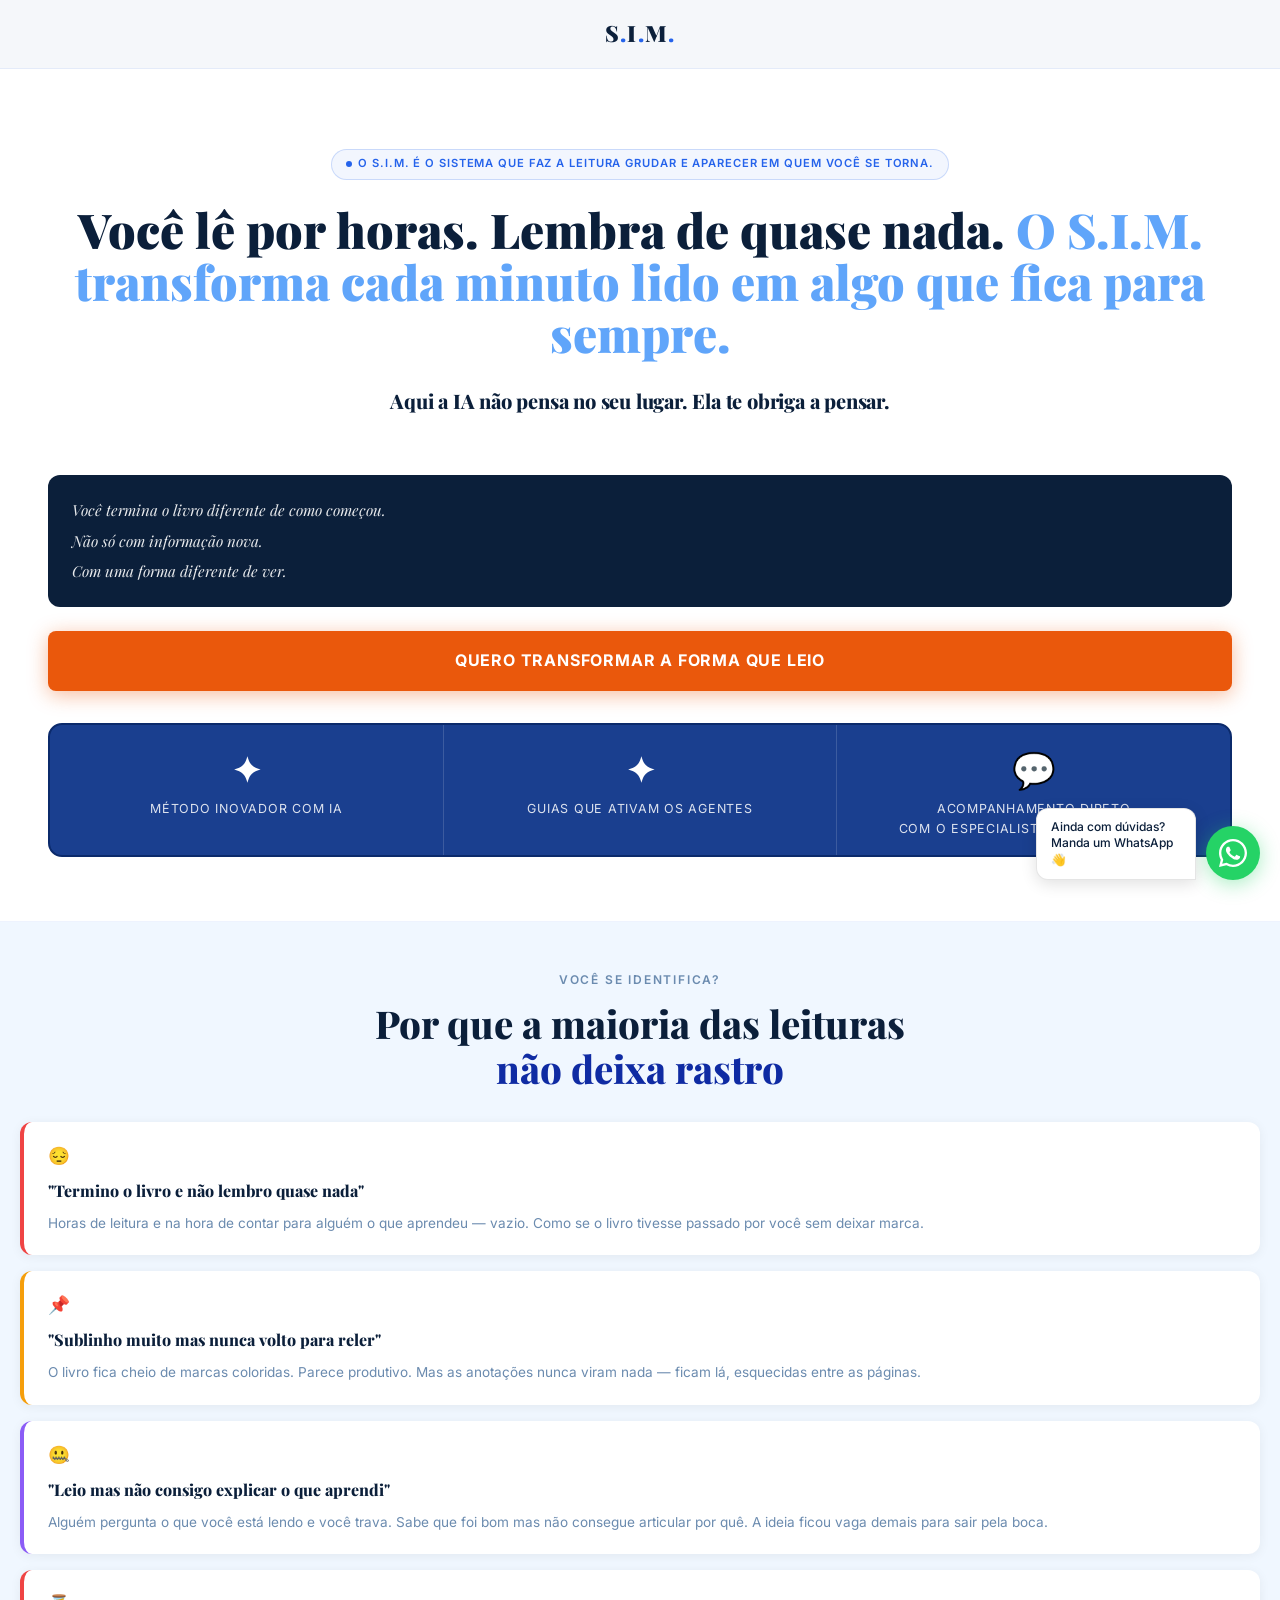
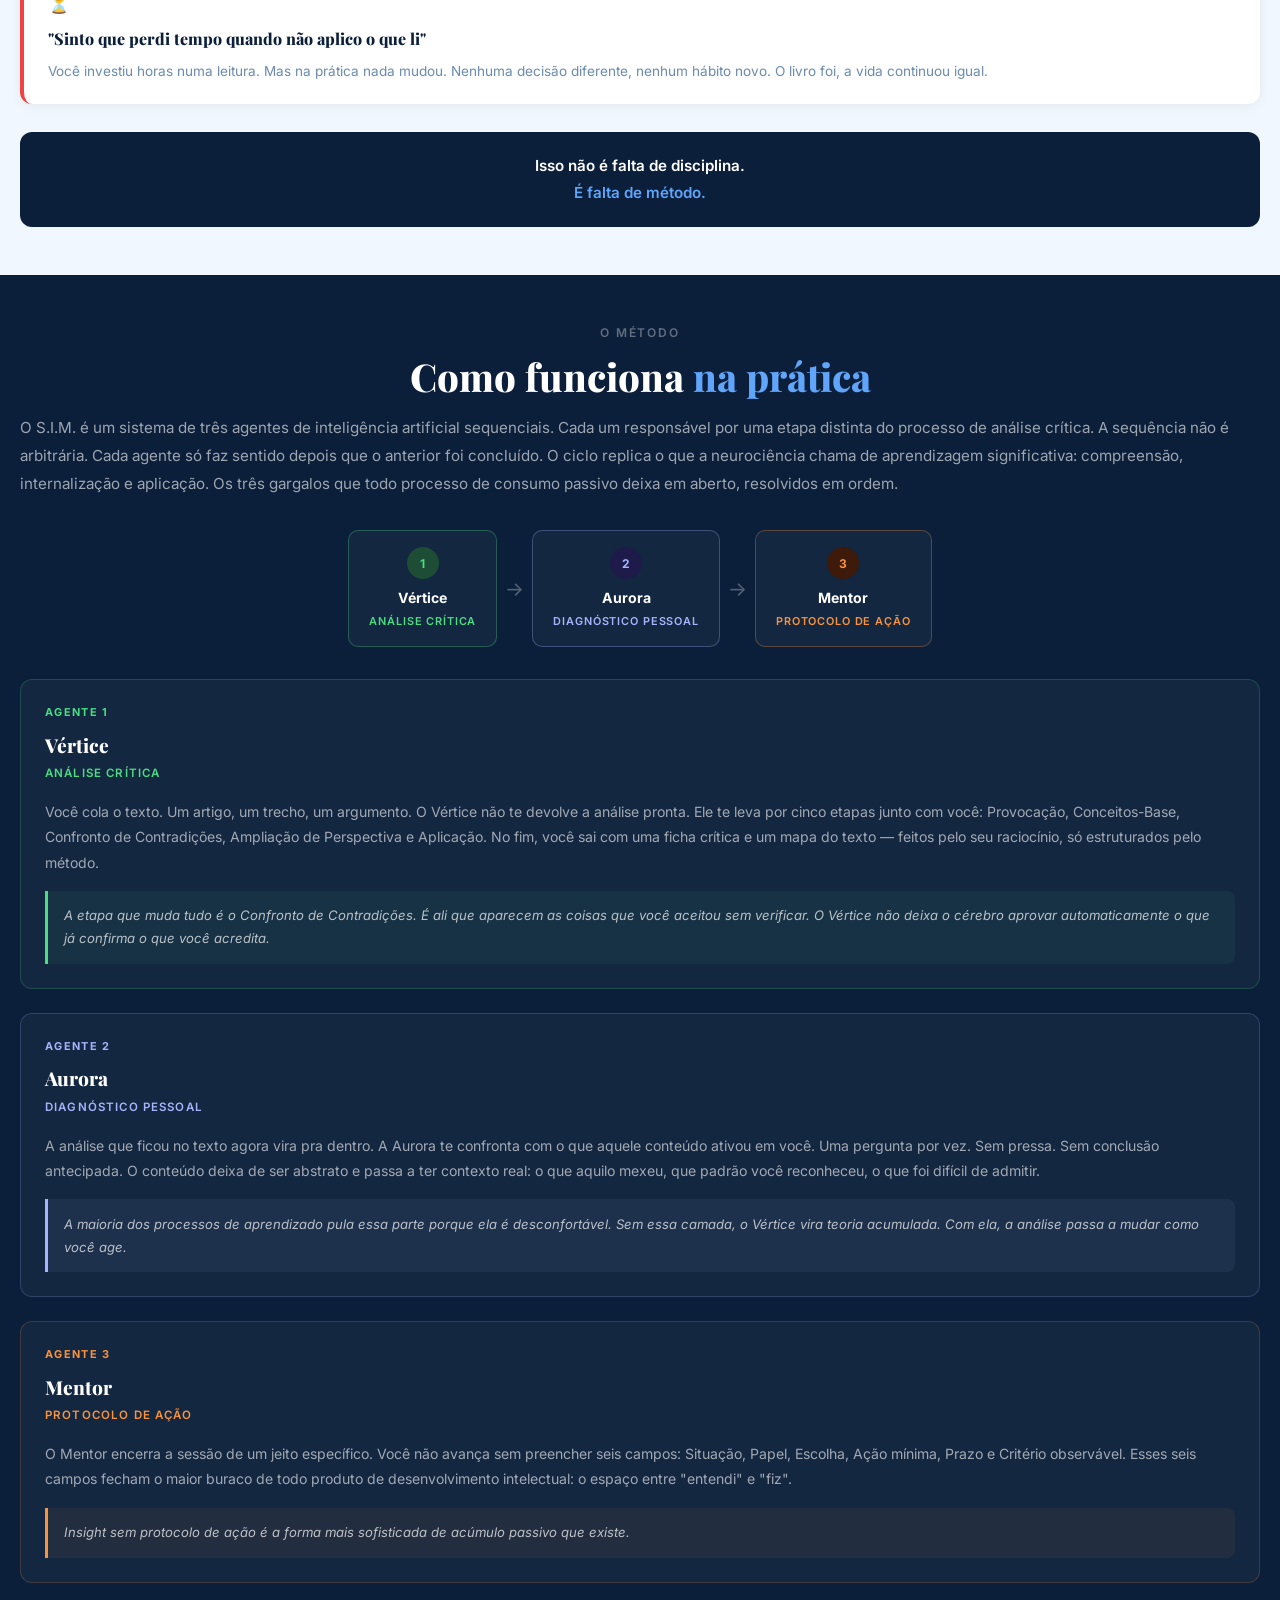
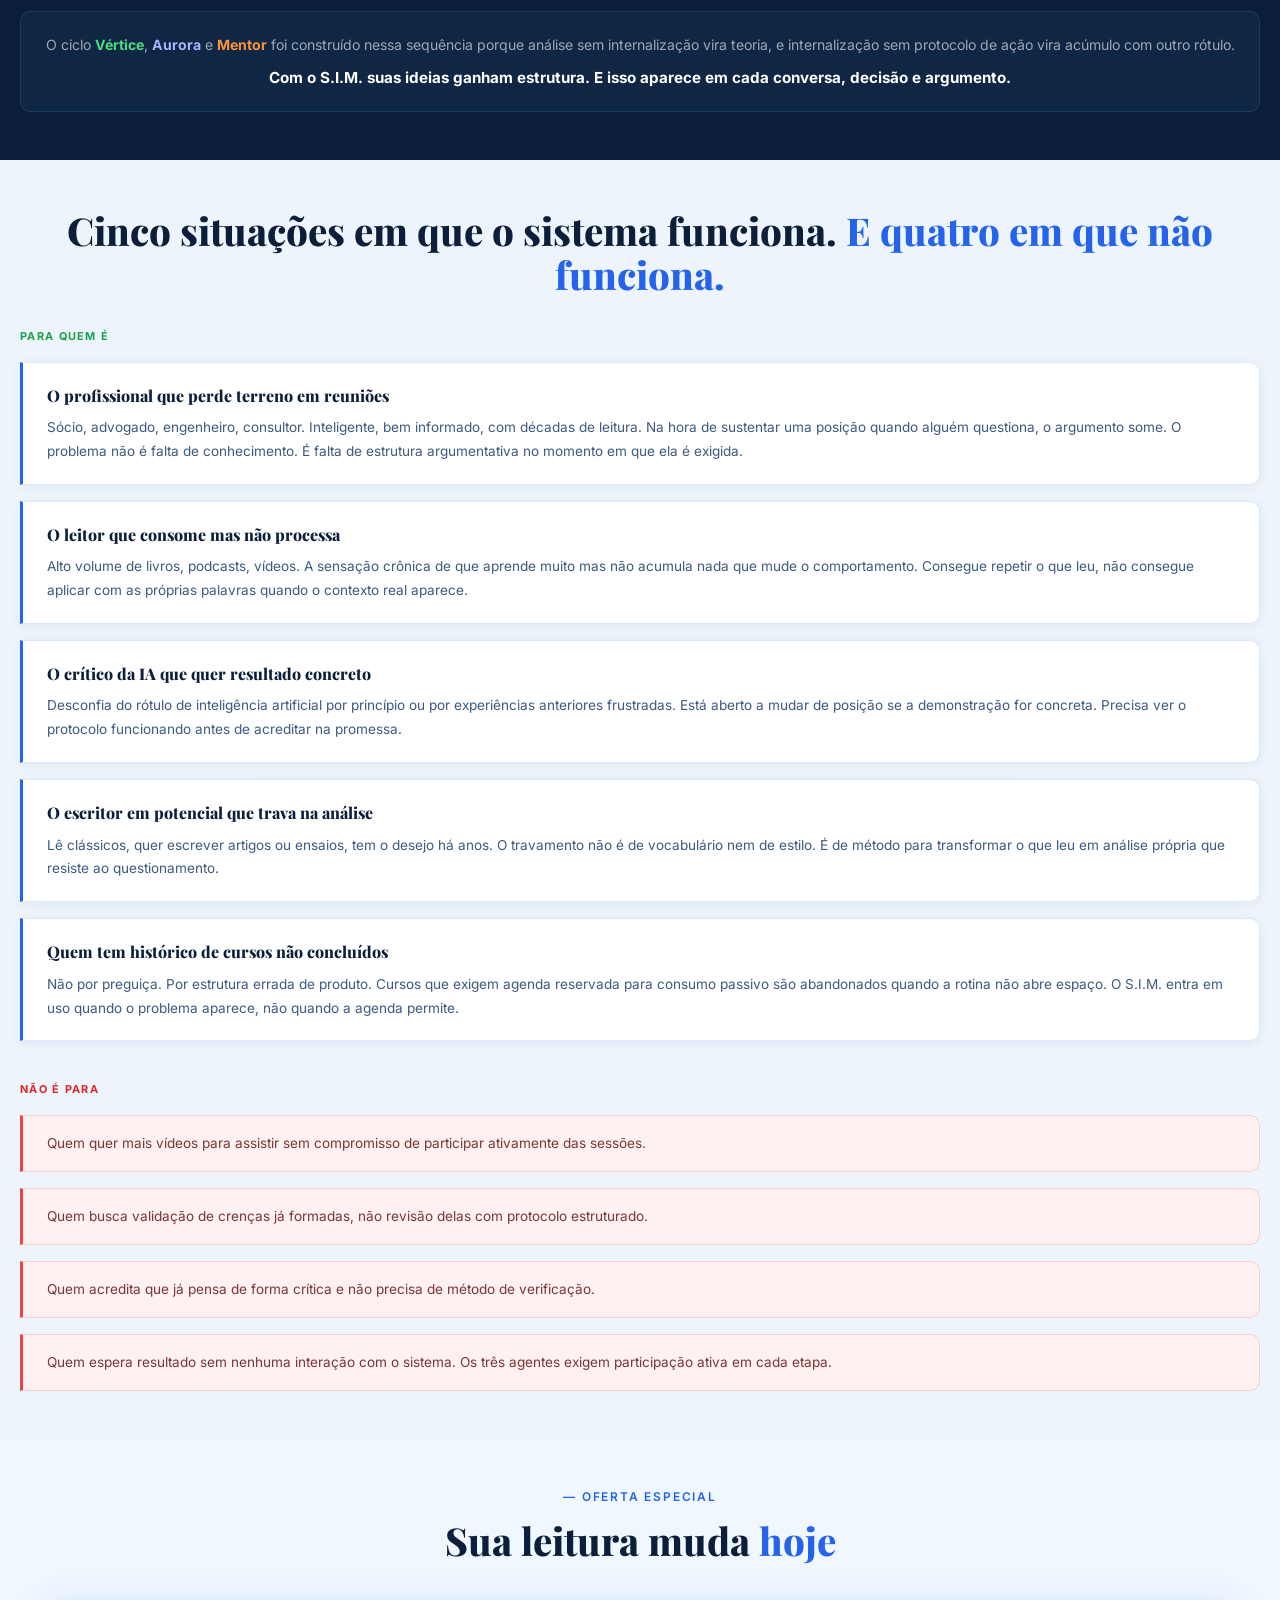
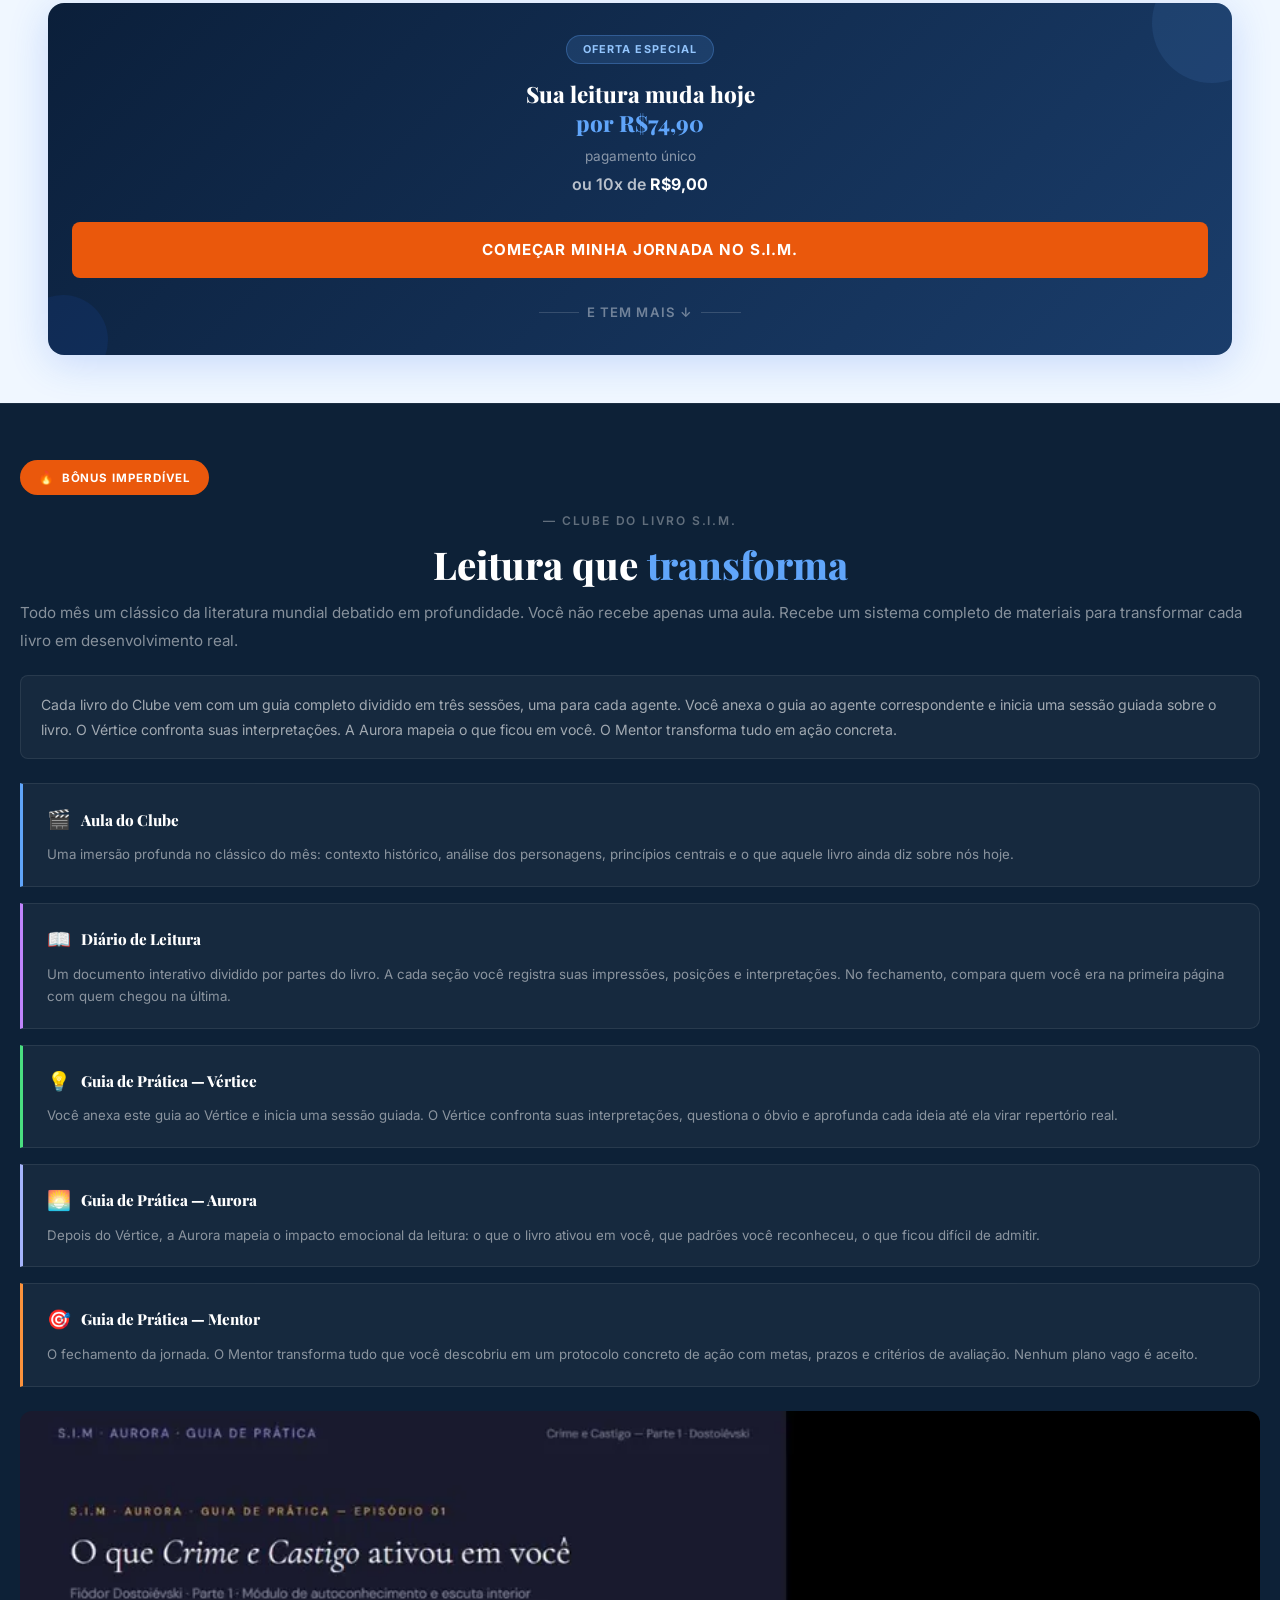
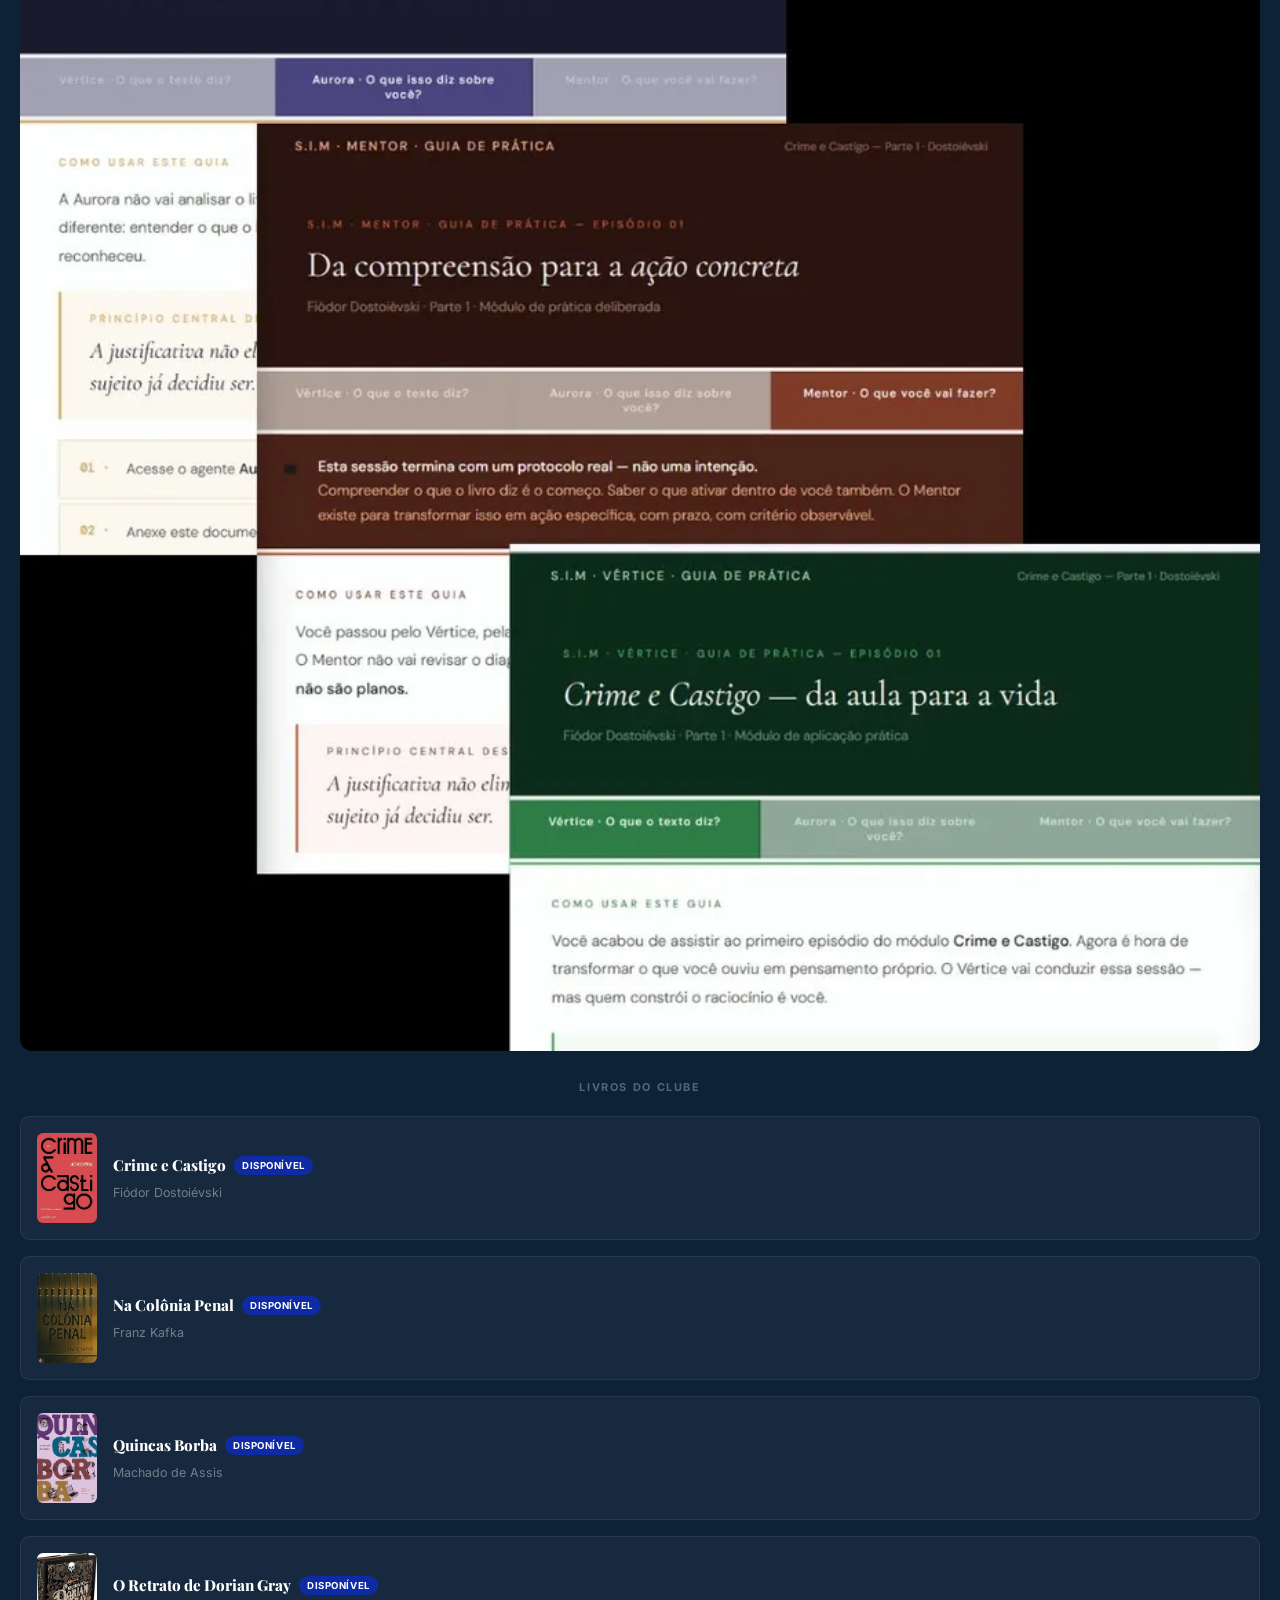
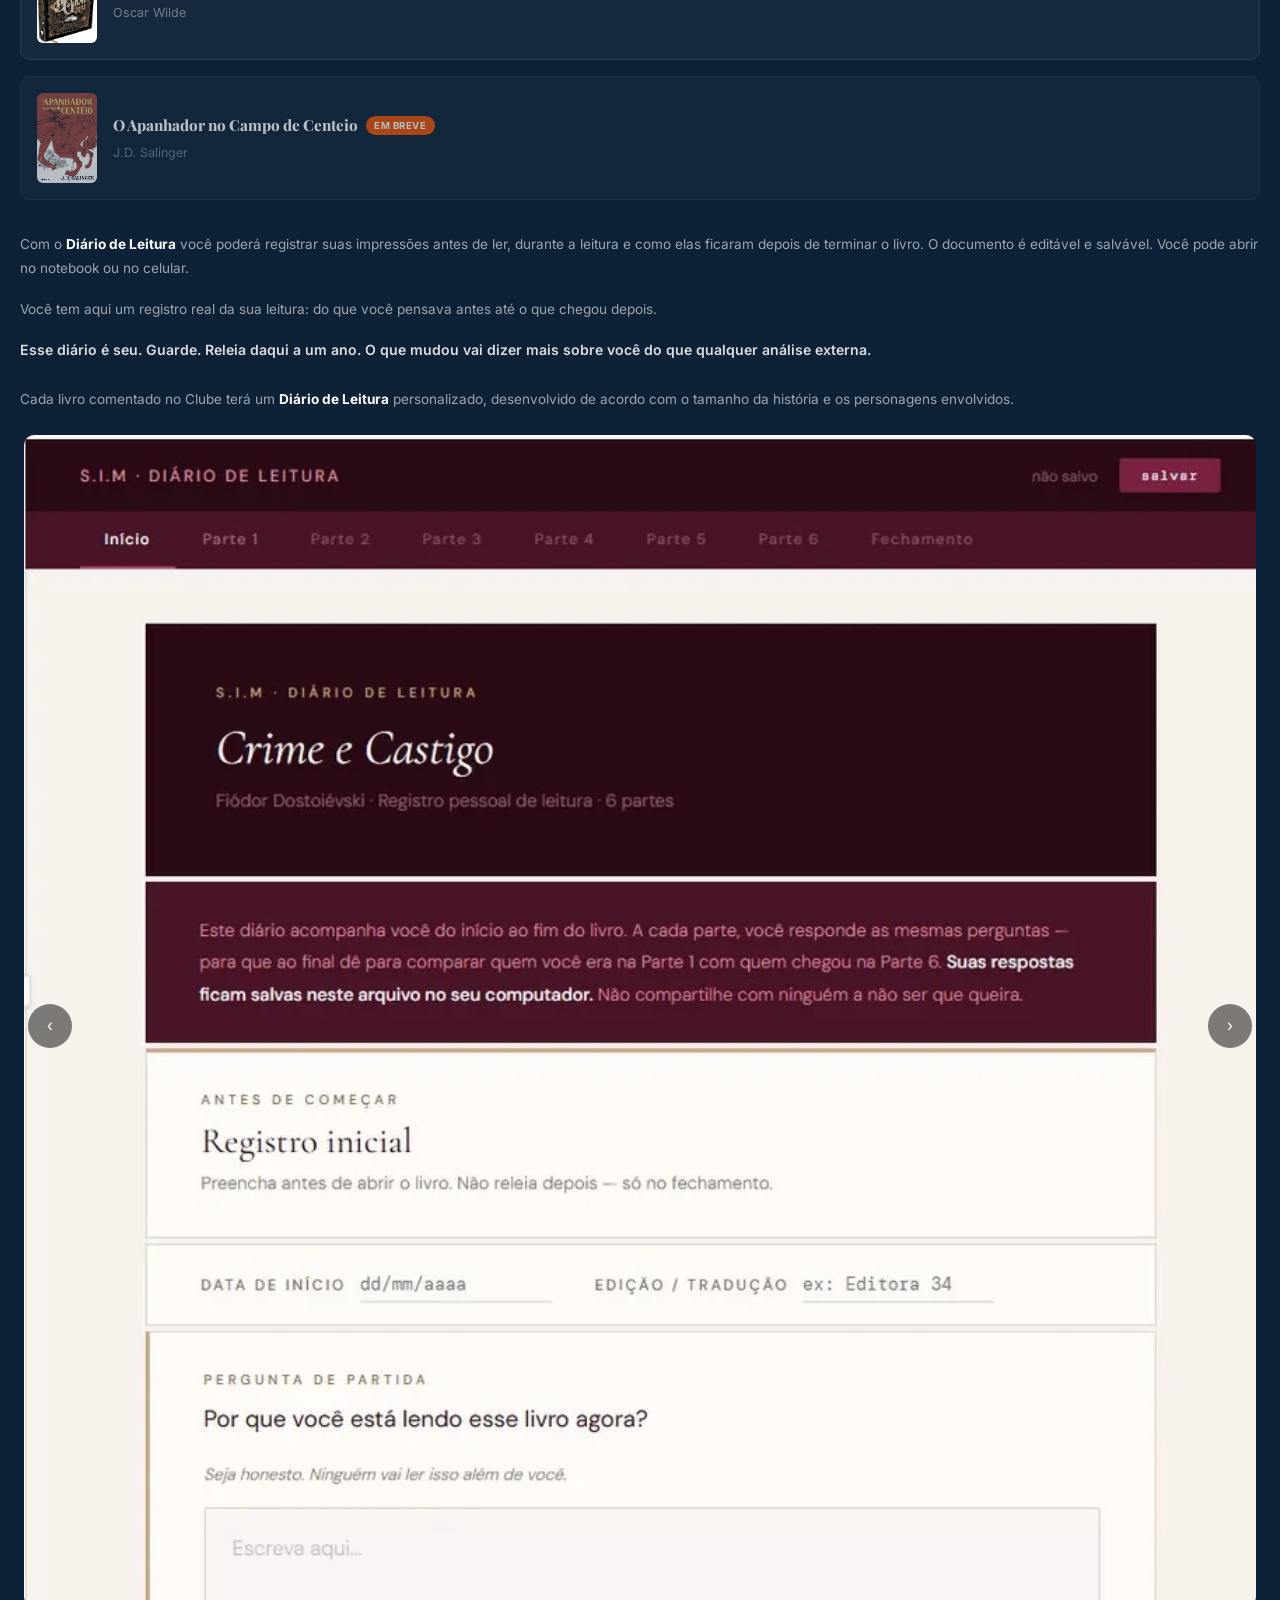
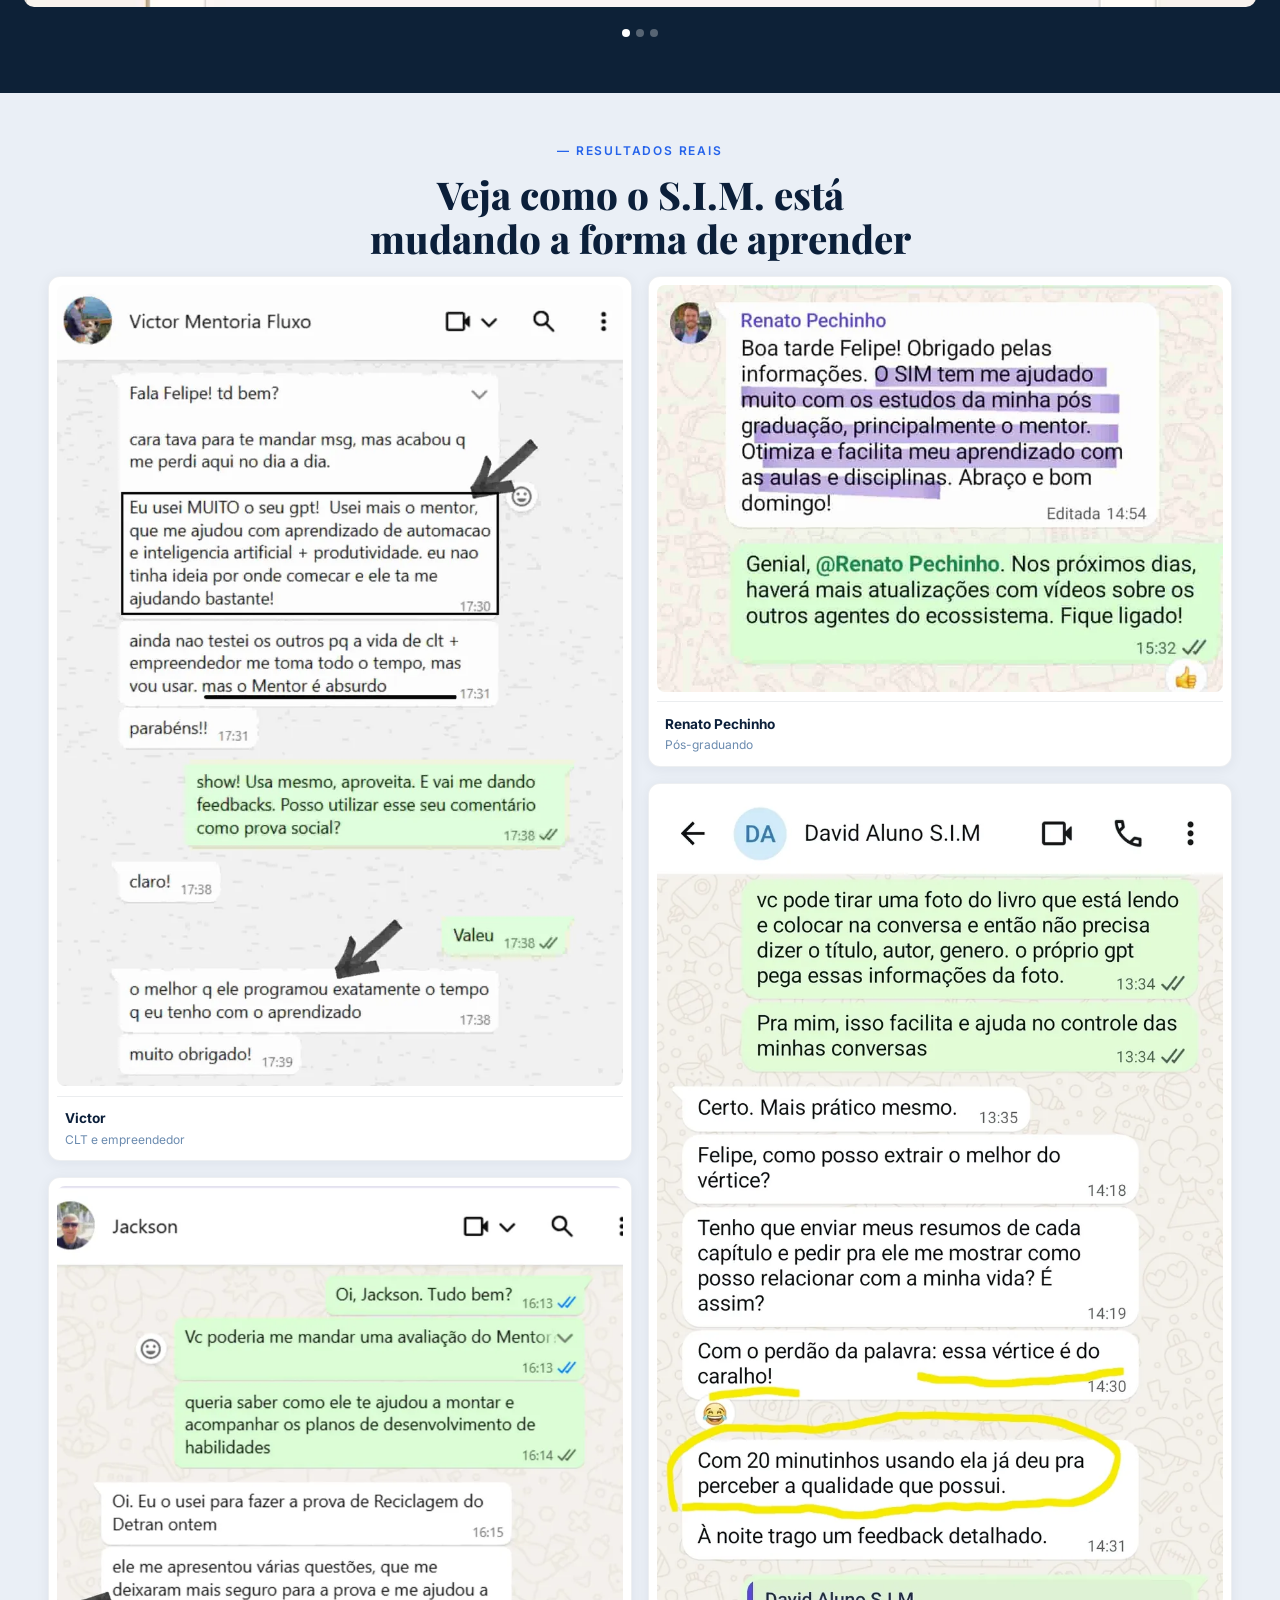
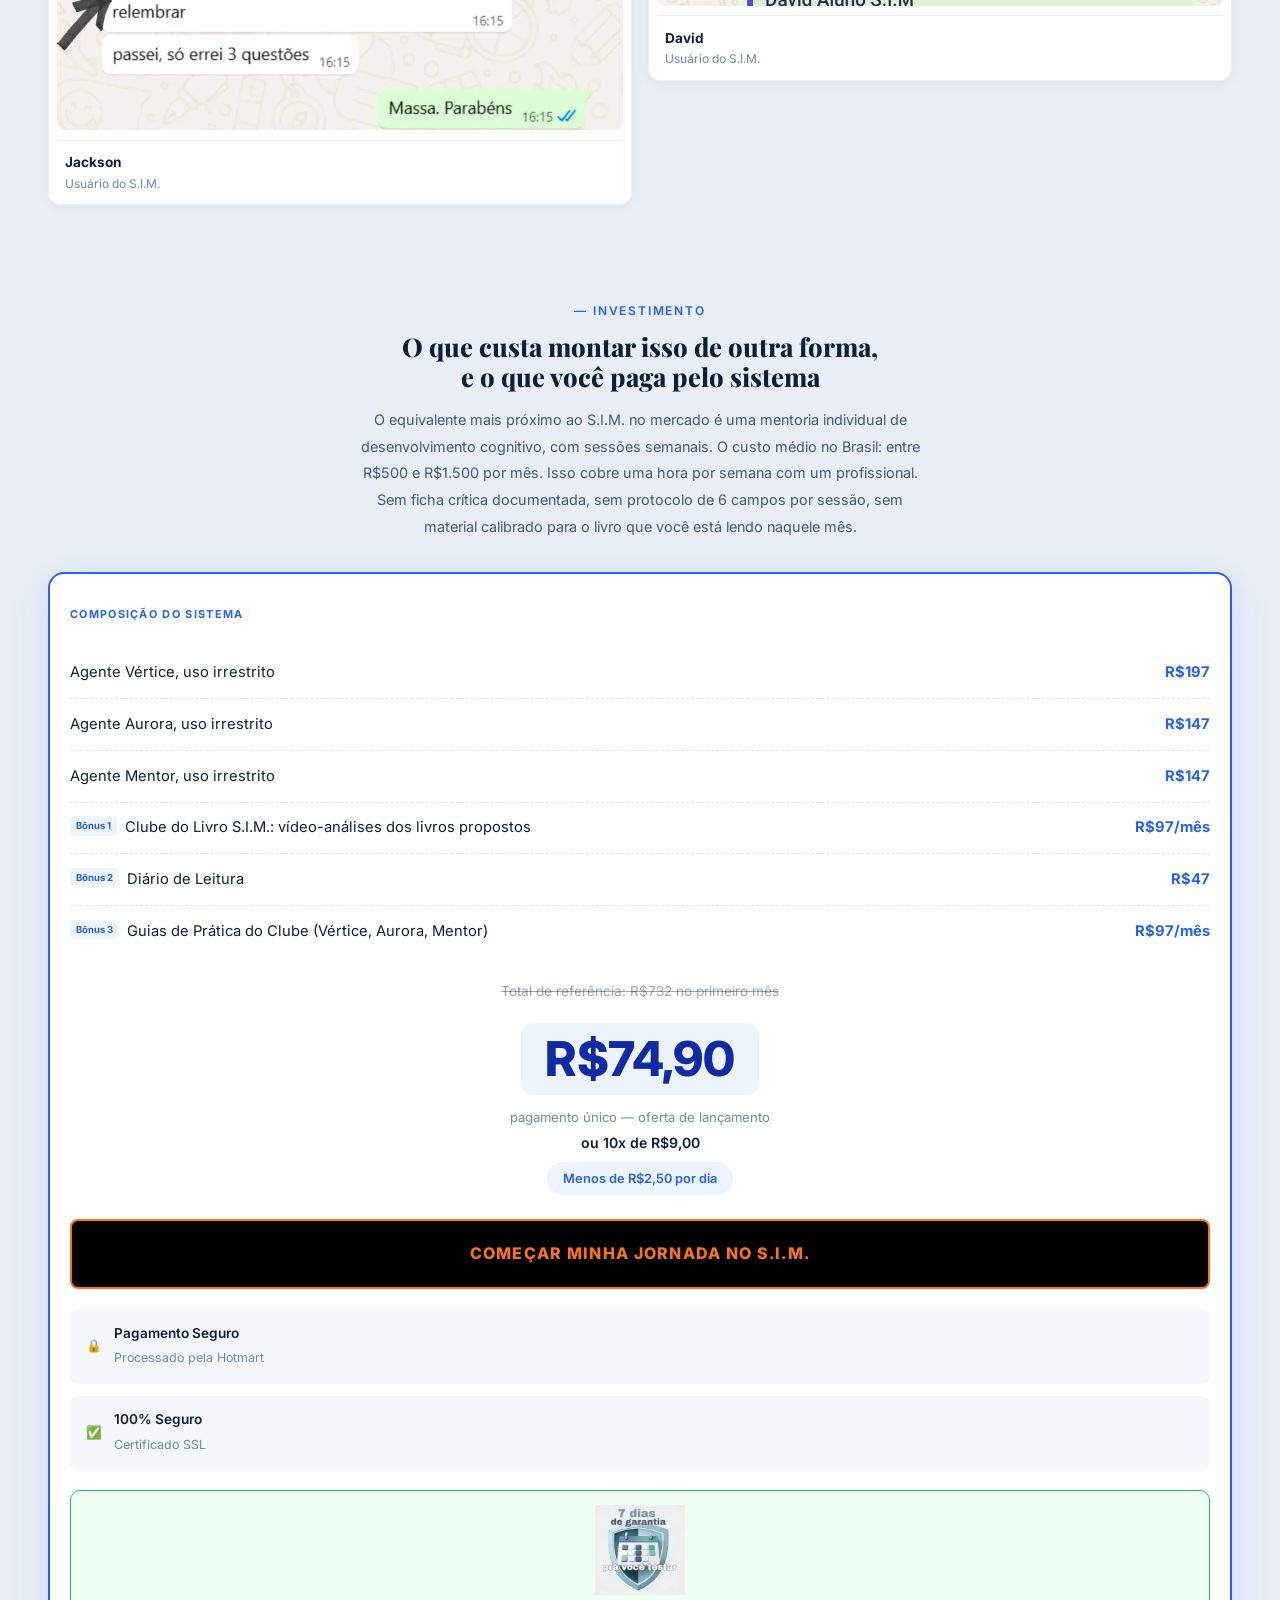
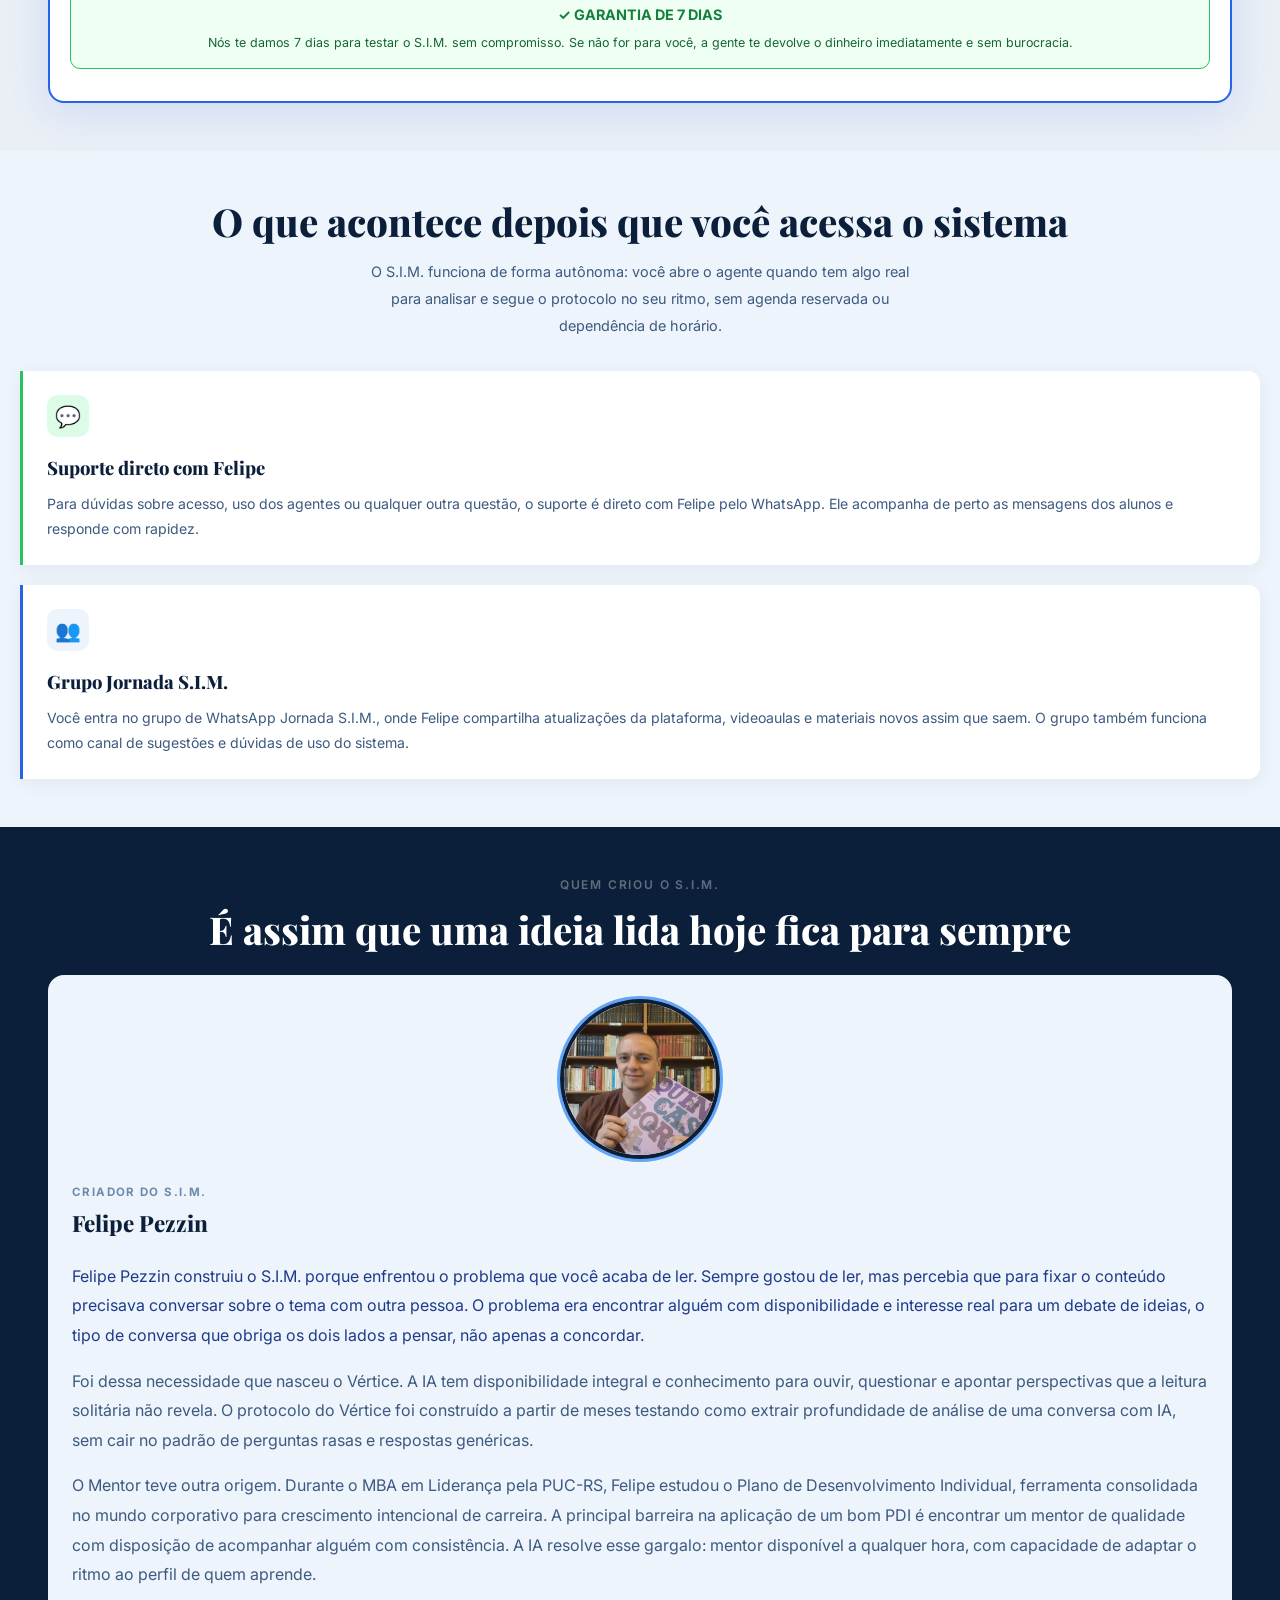
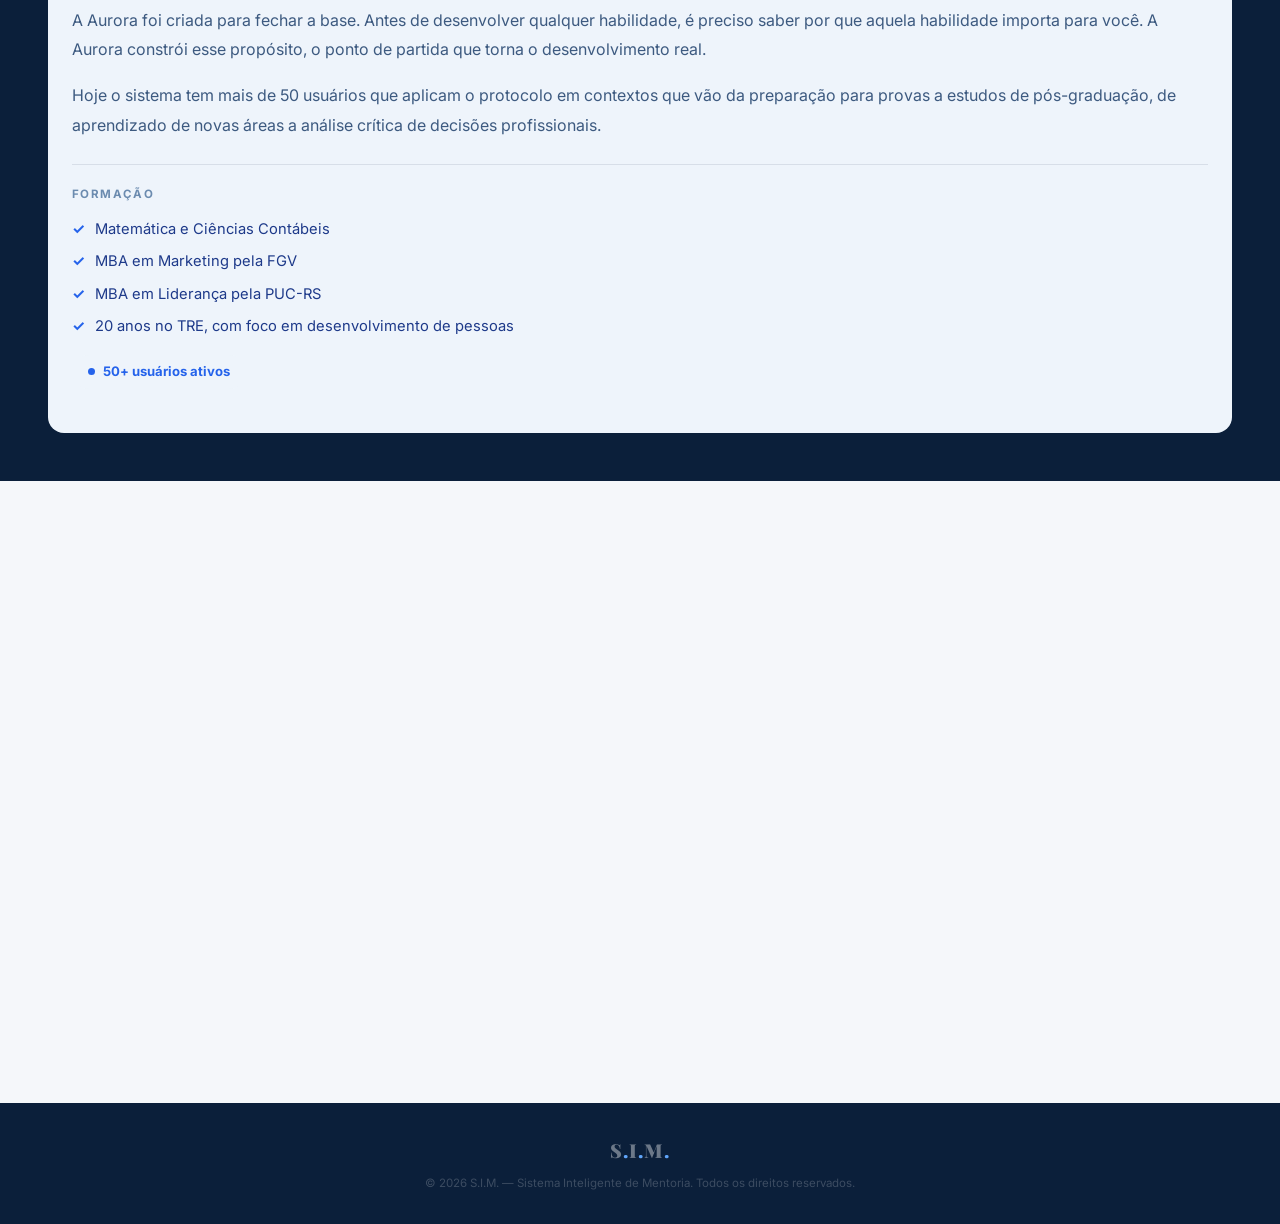
==== commit 64a2f702: "Alterações feitas pelo Opus 4.8" ====
--- a/index.html
+++ b/index.html
@@ -1,6 +1,7 @@
 <!DOCTYPE html>
 <html lang="pt-BR">
 <head>
+  <meta charset="UTF-8">
   <!-- Meta Pixel Code -->
   <script>
   !function(f,b,e,v,n,t,s)
@@ -15,7 +16,7 @@
   fbq('track', 'PageView');
   </script>
   <noscript>
-    <img height="1" width="1" style="display:none"
+    <img height="1" width="1" alt="" style="display:none"
     src="https://www.facebook.com/tr?id=1388178406296753&ev=PageView&noscript=1"/>
   </noscript>
   <!-- End Meta Pixel Code -->
@@ -30,9 +31,9 @@
   </script>
   <!-- End Microsoft Clarity -->
 
-  <meta charset="UTF-8">
   <meta name="viewport" content="width=device-width, initial-scale=1.0">
   <title>S.I.M. — Sistema Inteligente de Mentoria</title>
+<meta name="description" content="S.I.M. — Sistema Inteligente de Mentoria. Três agentes de IA que transformam o que você lê, ouve e assiste em argumentação estruturada, com método e acompanhamento.">
   <link href="https://fonts.googleapis.com/css2?family=Playfair+Display:wght@700;800;900&family=Inter:wght@400;500;600;700&display=swap" rel="stylesheet">
   <style>
     *{margin:0;padding:0;box-sizing:border-box}
@@ -146,9 +147,12 @@
     .transf-titulo{font-size:.9rem;font-weight:600;color:#fff;margin-bottom:.2rem}
     .transf-desc{font-size:.82rem;color:rgba(255,255,255,.65);line-height:1.6}
     .depoimentos{background:var(--bg2)}
-    .dep-grid{display:flex;flex-direction:column;gap:1rem}
-    .dep-card{background:var(--white);border:1px solid rgba(11,31,58,.07);border-radius:12px;overflow:hidden}
-    .dep-card img{width:100%;height:auto;display:block}
+    .dep-grid{column-count:1;column-gap:1rem}
+    .dep-card{background:var(--white);border:1px solid rgba(11,31,58,.07);border-radius:12px;padding:8px;box-shadow:0 2px 14px rgba(11,31,58,.06);break-inside:avoid;margin:0 0 1rem}
+    .dep-print{display:block;width:100%;height:auto;border-radius:8px}
+    .dep-cap{padding:.7rem .5rem .2rem;border-top:1px solid rgba(11,31,58,.08);margin-top:.6rem}
+    .dep-nome{display:block;font-size:.85rem;font-weight:700;color:var(--dark)}
+    .dep-papel{display:block;font-size:.75rem;color:var(--muted)}
     .dep-placeholder{padding:2rem;background:var(--bg2);display:flex;align-items:center;justify-content:center;color:var(--muted);font-size:.78rem}
     .dep-card-body{padding:1.1rem}
     .dep-texto{font-size:.88rem;color:var(--text2);line-height:1.7;font-style:italic;margin-bottom:.6rem}
@@ -237,9 +241,19 @@
       .hero{padding:5rem 3rem 4rem}
       .agentes-grid{display:grid;grid-template-columns:1fr 1fr;gap:1rem}
       .transform-cards{display:grid;grid-template-columns:1fr 1fr}
-      .dep-grid{display:grid;grid-template-columns:repeat(3,1fr)}
+      .dep-grid{column-count:2}
       .vertice-card{max-width:520px;margin:0 auto}
     }
+      @media (min-width: 768px) {
+        .demonstracao .reveal > div[style*="flex-direction:column"] {
+          flex-direction: row !important;
+          align-items: flex-start;
+        }
+        .demonstracao .reveal > div > div:first-child {
+          flex-shrink: 0;
+        }
+      }
+.section-label,.agente-tag{font-size:.75rem}
   </style>
 </head>
 <body>
@@ -763,7 +777,7 @@
     </div>
 
     <div class="reveal" style="margin-top:1.5rem;">
-      <img src="assets/Layout Guia Pratica SIM.png"
+      <img src="assets/Layout_Guia_Pratica_SIM.webp"
            alt="Guia de Prática S.I.M."
            width="520" height="400"
            loading="lazy"
@@ -786,7 +800,7 @@
     background:rgba(255,255,255,0.04);
     border:1px solid rgba(255,255,255,0.08);
     border-radius:10px;padding:1rem;overflow:hidden;">
-      <img src="assets/Livro_crime castigo.jpg"
+      <img src="assets/Livro_crime_castigo.webp"
            alt="Crime e Castigo"
            width="60" height="90"
            loading="lazy"
@@ -819,7 +833,7 @@
     background:rgba(255,255,255,0.04);
     border:1px solid rgba(255,255,255,0.08);
     border-radius:10px;padding:1rem;overflow:hidden;">
-      <img src="assets/Livro_Na colonia penal.jpg"
+      <img src="assets/Livro_Na_colonia_penal.webp"
            alt="Na Colônia Penal"
            width="60" height="90"
            loading="lazy"
@@ -852,7 +866,7 @@
     background:rgba(255,255,255,0.04);
     border:1px solid rgba(255,255,255,0.08);
     border-radius:10px;padding:1rem;overflow:hidden;">
-      <img src="assets/Livro_Quincas borba.jpg"
+      <img src="assets/Livro_Quincas_borba.webp"
            alt="Quincas Borba"
            width="60" height="90"
            loading="lazy"
@@ -885,7 +899,7 @@
     background:rgba(255,255,255,0.04);
     border:1px solid rgba(255,255,255,0.08);
     border-radius:10px;padding:1rem;overflow:hidden;">
-      <img src="assets/Livro_O retrato de dorian gray.jpg"
+      <img src="assets/Livro_O_retrato_de_dorian_gray.webp"
            alt="O Retrato de Dorian Gray"
            width="60" height="90"
            loading="lazy"
@@ -919,7 +933,7 @@
     border:1px solid rgba(255,255,255,0.08);
     border-radius:10px;padding:1rem;overflow:hidden;
     opacity:0.7;">
-      <img src="assets/O apanhador no campo de centeio.jpg"
+      <img src="assets/O_apanhador_no_campo_de_centeio.webp"
            alt="O Apanhador no Campo de Centeio"
            width="60" height="90"
            loading="lazy"
@@ -972,19 +986,19 @@
         <!-- Track -->
         <div id="diario-track" style="display:flex;transition:transform 0.4s ease;will-change:transform;">
           <div style="min-width:100%;padding:0 4px;">
-            <img src="assets/Diario01.png"
+            <img src="assets/Diario01.webp"
                  alt="Diário de Leitura — página 1"
                  loading="lazy"
                  style="width:100%;height:auto;border-radius:10px;display:block;">
           </div>
           <div style="min-width:100%;padding:0 4px;">
-            <img src="assets/Diario02.png"
+            <img src="assets/Diario02.webp"
                  alt="Diário de Leitura — página 2"
                  loading="lazy"
                  style="width:100%;height:auto;border-radius:10px;display:block;">
           </div>
           <div style="min-width:100%;padding:0 4px;">
-            <img src="assets/Diario03.png"
+            <img src="assets/Diario03.webp"
                  alt="Diário de Leitura — página 3"
                  loading="lazy"
                  style="width:100%;height:auto;border-radius:10px;display:block;">
@@ -993,13 +1007,13 @@
 
         <!-- Botão anterior -->
         <button onclick="moverDiario(-1)"
-          style="position:absolute;left:8px;top:50%;transform:translateY(-50%);background:rgba(0,0,0,0.5);color:#fff;border:none;border-radius:50%;width:36px;height:36px;font-size:1.1rem;cursor:pointer;display:flex;align-items:center;justify-content:center;z-index:10;">
+          style="position:absolute;left:8px;top:50%;transform:translateY(-50%);background:rgba(0,0,0,0.5);color:#fff;border:none;border-radius:50%;width:44px;height:44px;font-size:1.1rem;cursor:pointer;display:flex;align-items:center;justify-content:center;z-index:10;">
           ‹
         </button>
 
         <!-- Botão próximo -->
         <button onclick="moverDiario(1)"
-          style="position:absolute;right:8px;top:50%;transform:translateY(-50%);background:rgba(0,0,0,0.5);color:#fff;border:none;border-radius:50%;width:36px;height:36px;font-size:1.1rem;cursor:pointer;display:flex;align-items:center;justify-content:center;z-index:10;">
+          style="position:absolute;right:8px;top:50%;transform:translateY(-50%);background:rgba(0,0,0,0.5);color:#fff;border:none;border-radius:50%;width:44px;height:44px;font-size:1.1rem;cursor:pointer;display:flex;align-items:center;justify-content:center;z-index:10;">
           ›
         </button>
 
@@ -1019,10 +1033,22 @@
     <div class="section-label reveal">— Resultados reais</div>
     <h2 class="section-title reveal">Veja como o S.I.M. está<br>mudando a forma de aprender</h2>
     <div class="dep-grid reveal">
-      <div class="dep-card"><img src="assets/depoimento-david.webp" alt="Depoimento David" width="400" height="300" loading="lazy" style="width:100%;border-radius:12px;display:block;"></div>
-      <div class="dep-card"><img src="assets/depoimento1.jpg" alt="Depoimento Jackson Vulpi" width="400" height="300" loading="lazy" style="width:100%;border-radius:12px;display:block;"></div>
-      <div class="dep-card"><img src="assets/depoimento2.jpg" alt="Depoimento Victor" width="400" height="300" loading="lazy" style="width:100%;border-radius:12px;display:block;"></div>
-      <div class="dep-card"><img src="assets/depoimento3.jpg" alt="Depoimento Renato Pechinho" width="400" height="300" loading="lazy" style="width:100%;border-radius:12px;display:block;"></div>
+      <div class="dep-card">
+        <img class="dep-print" src="assets/depoimento-victor.webp" alt="Conversa de WhatsApp em que Victor elogia o agente Mentor do S.I.M." width="880" height="1245" loading="lazy" decoding="async">
+        <div class="dep-cap"><span class="dep-nome">Victor</span><span class="dep-papel">CLT e empreendedor</span></div>
+      </div>
+      <div class="dep-card">
+        <img class="dep-print" src="assets/depoimento-jackson.webp" alt="Conversa de WhatsApp em que Jackson conta que usou o Mentor para passar na prova do Detran" width="880" height="846" loading="lazy" decoding="async">
+        <div class="dep-cap"><span class="dep-nome">Jackson</span><span class="dep-papel">Usuário do S.I.M.</span></div>
+      </div>
+      <div class="dep-card">
+        <img class="dep-print" src="assets/depoimento-renato.webp" alt="Conversa de WhatsApp em que Renato elogia o S.I.M. nos estudos da pós-graduação" width="880" height="632" loading="lazy" decoding="async">
+        <div class="dep-cap"><span class="dep-nome">Renato Pechinho</span><span class="dep-papel">Pós-graduando</span></div>
+      </div>
+      <div class="dep-card">
+        <img class="dep-print" src="assets/depoimento-david.webp" alt="Conversa de WhatsApp em que David elogia a qualidade do agente Vértice" width="880" height="1266" loading="lazy" decoding="async">
+        <div class="dep-cap"><span class="dep-nome">David</span><span class="dep-papel">Usuário do S.I.M.</span></div>
+      </div>
     </div>
   </section>
   <section class="preco" id="inscricao">
@@ -1182,18 +1208,6 @@
 
     </div>
 
-    <!-- CSS responsivo para desktop -->
-    <style>
-      @media (min-width: 768px) {
-        .demonstracao .reveal > div[style*="flex-direction:column"] {
-          flex-direction: row !important;
-          align-items: flex-start;
-        }
-        .demonstracao .reveal > div > div:first-child {
-          flex-shrink: 0;
-        }
-      }
-    </style>
   </section>
 
   <section class="faq">
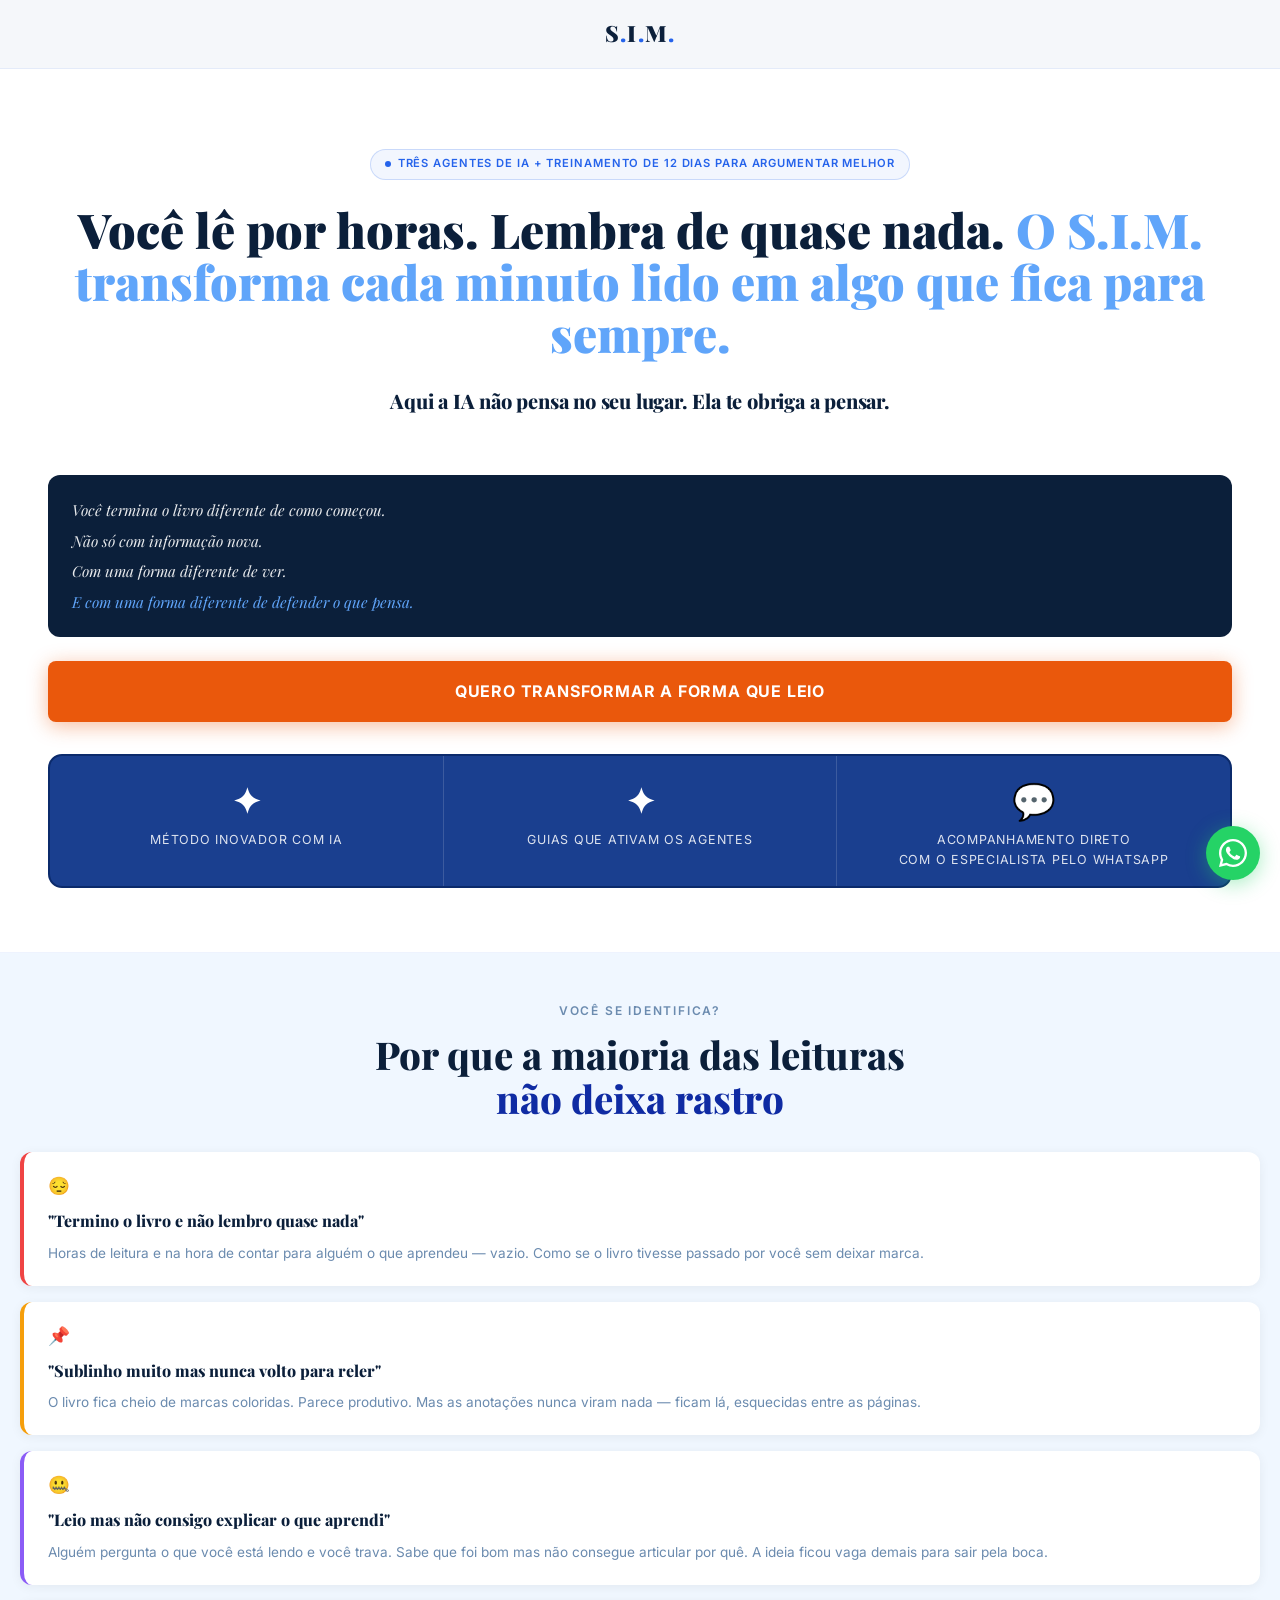
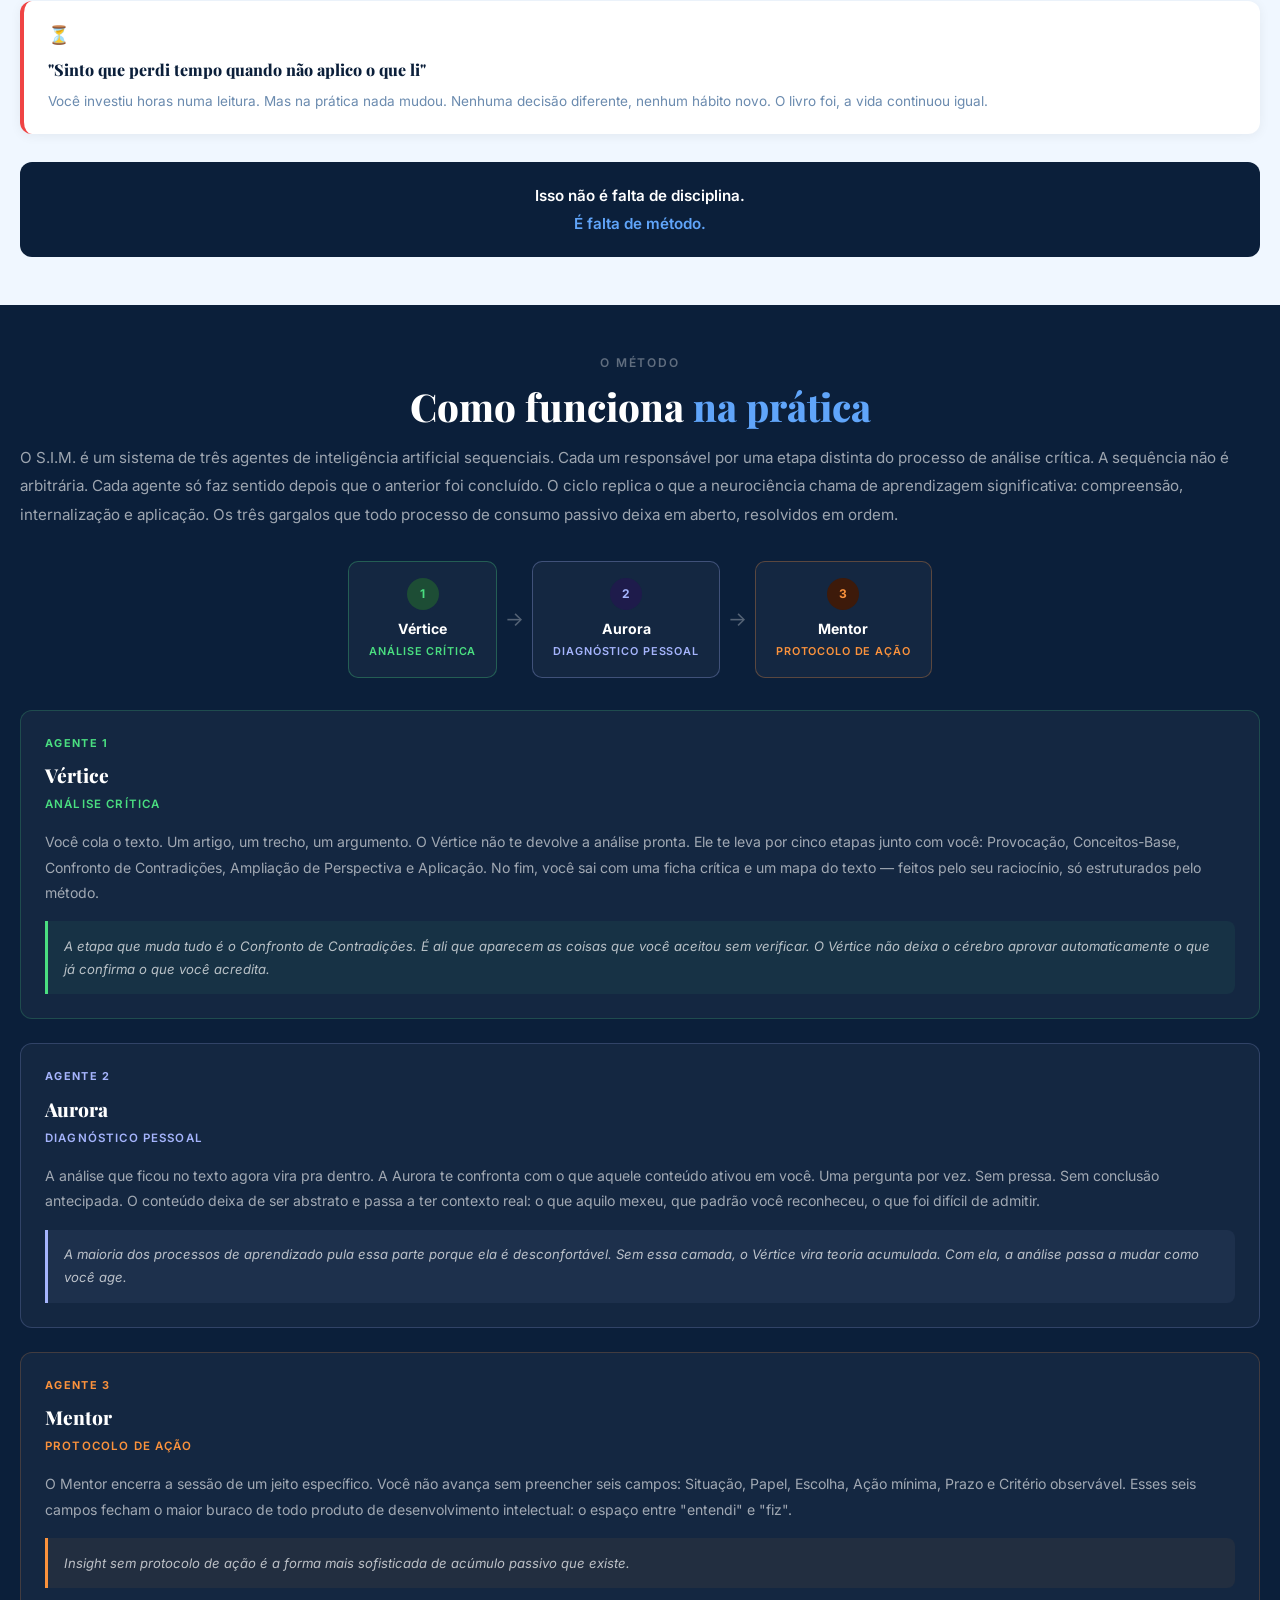
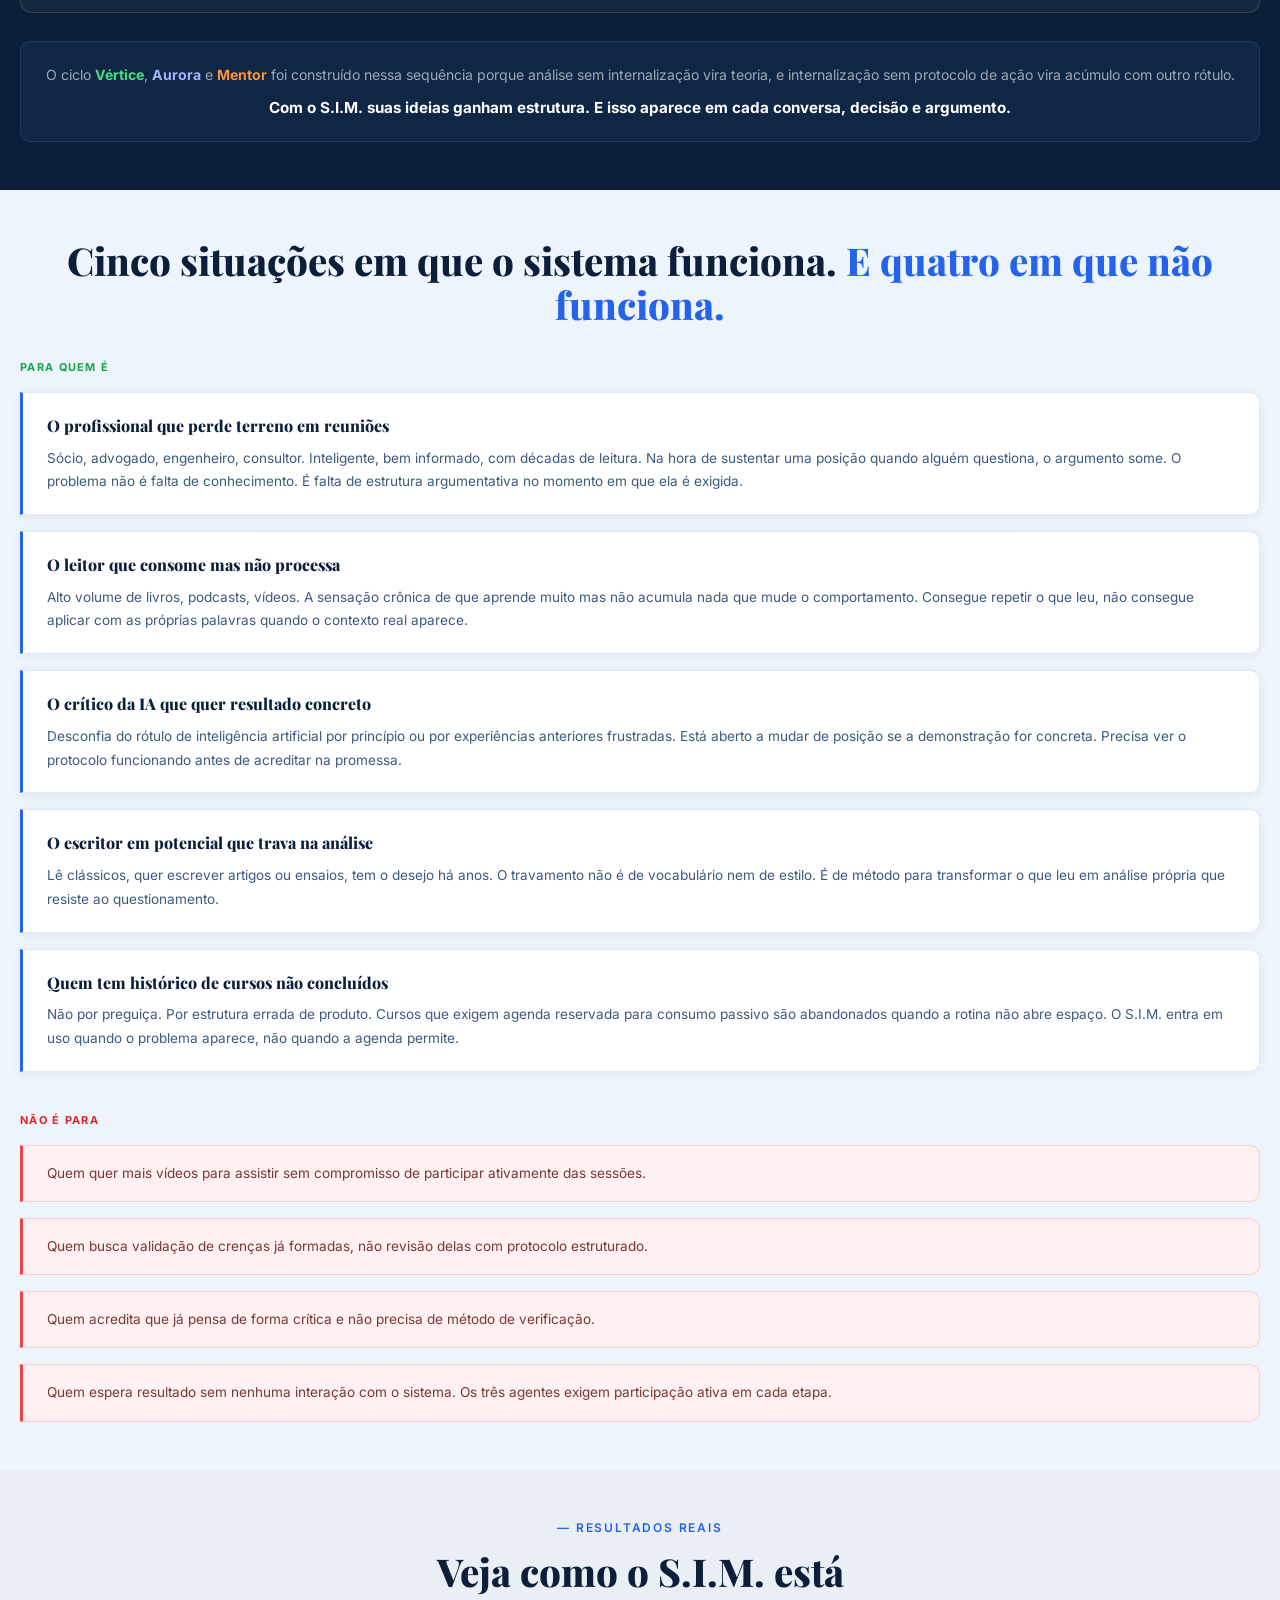
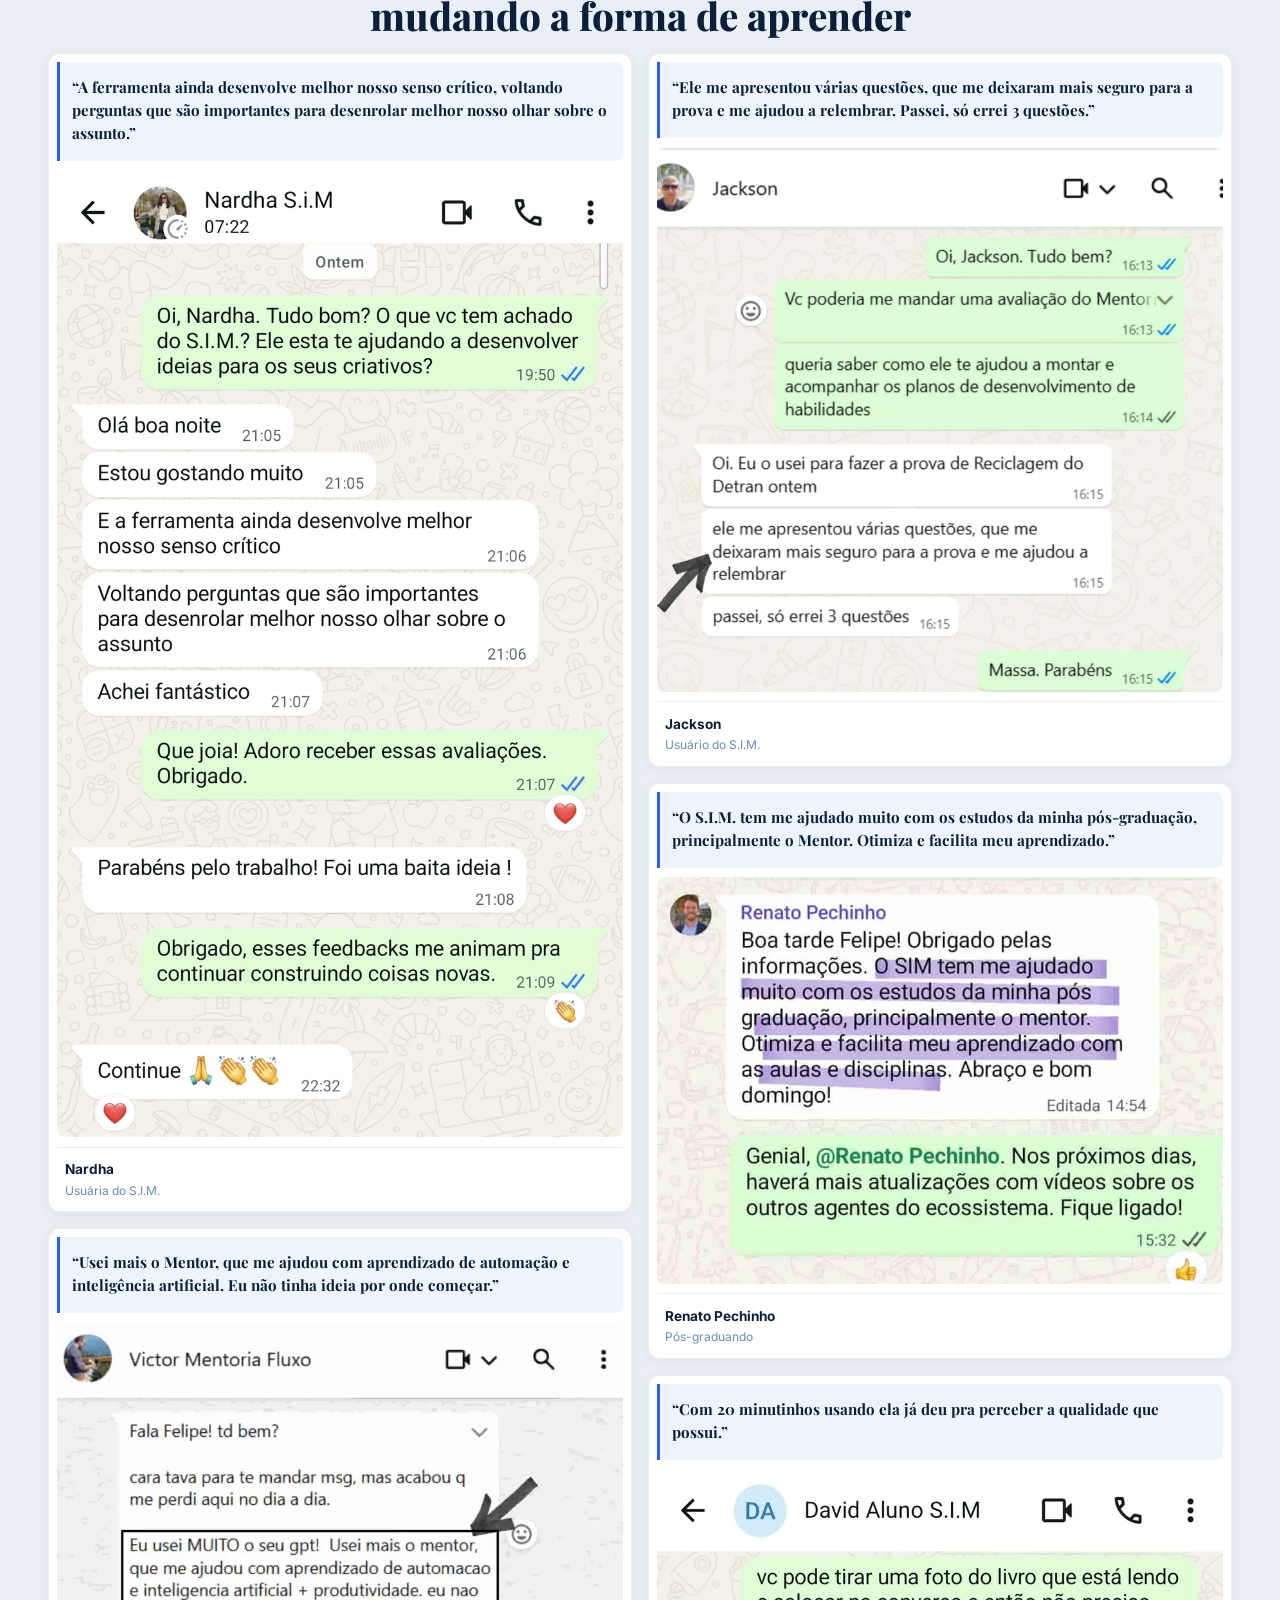
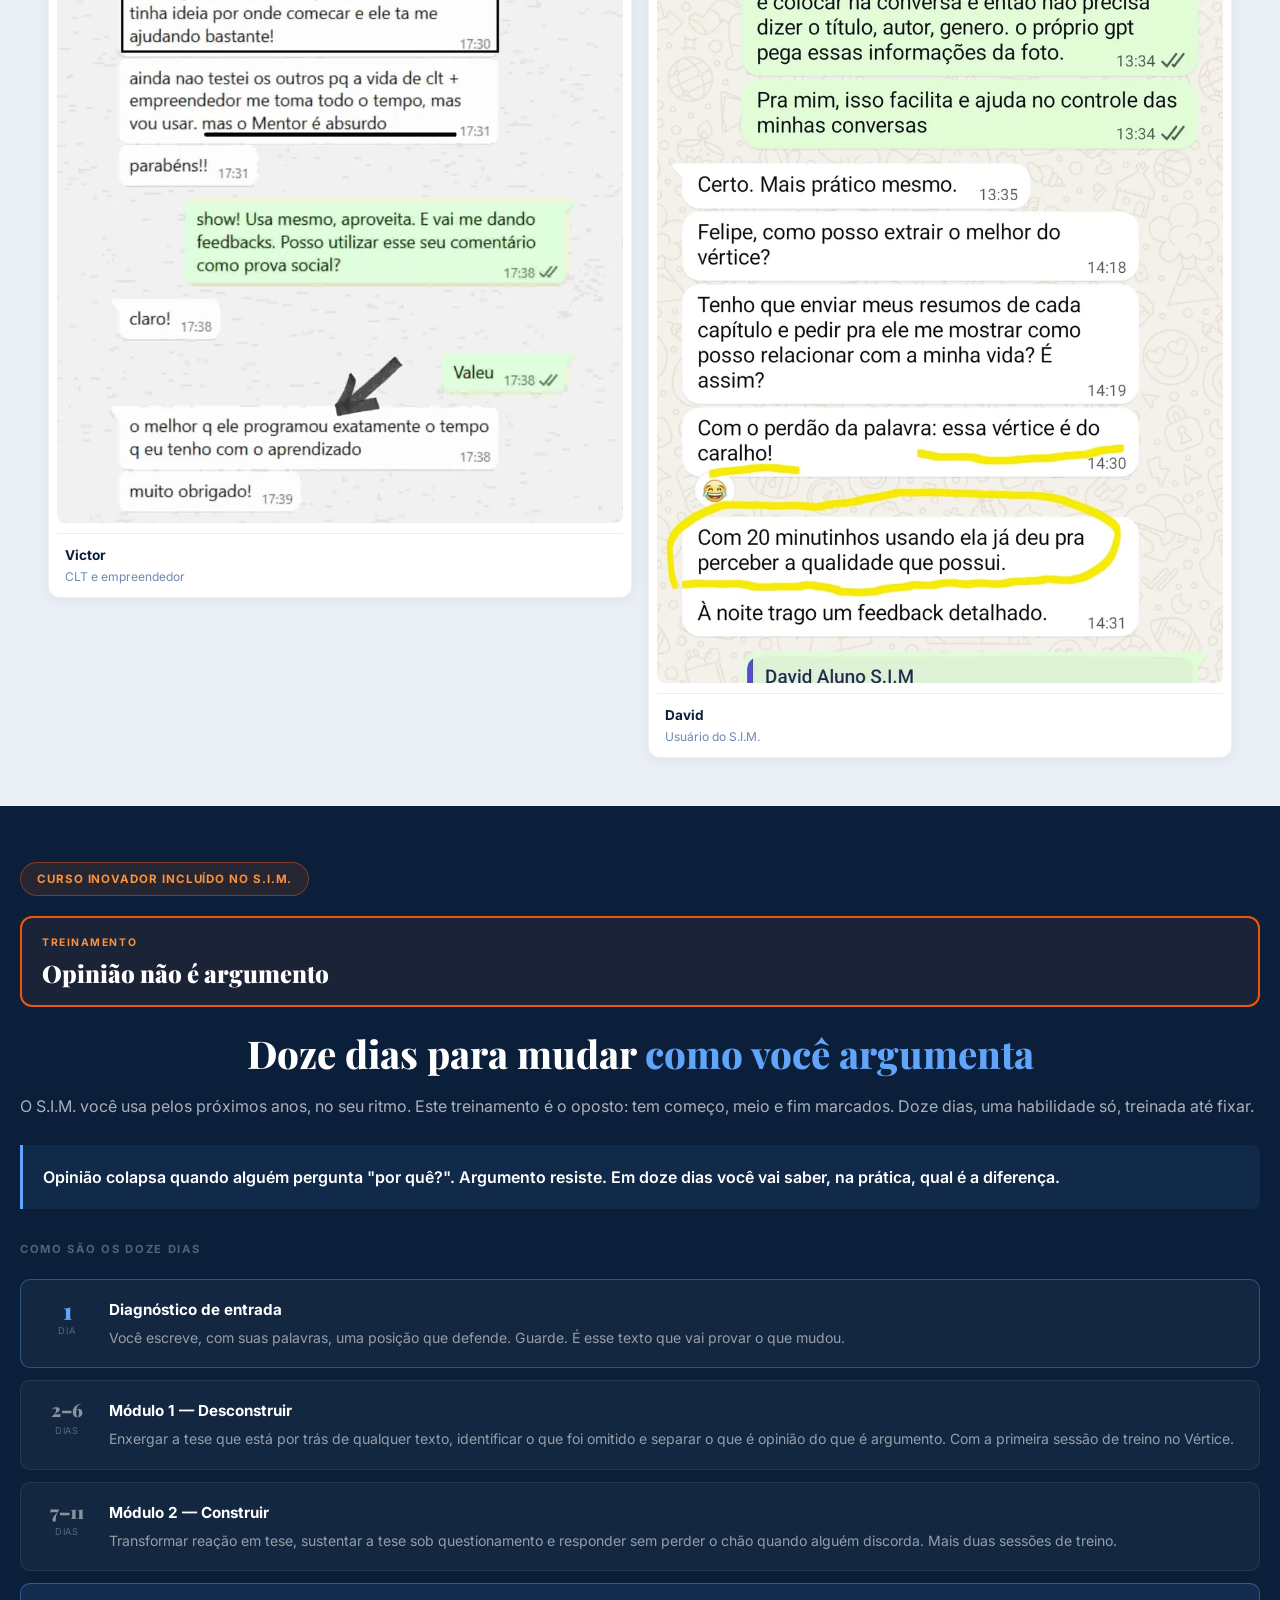
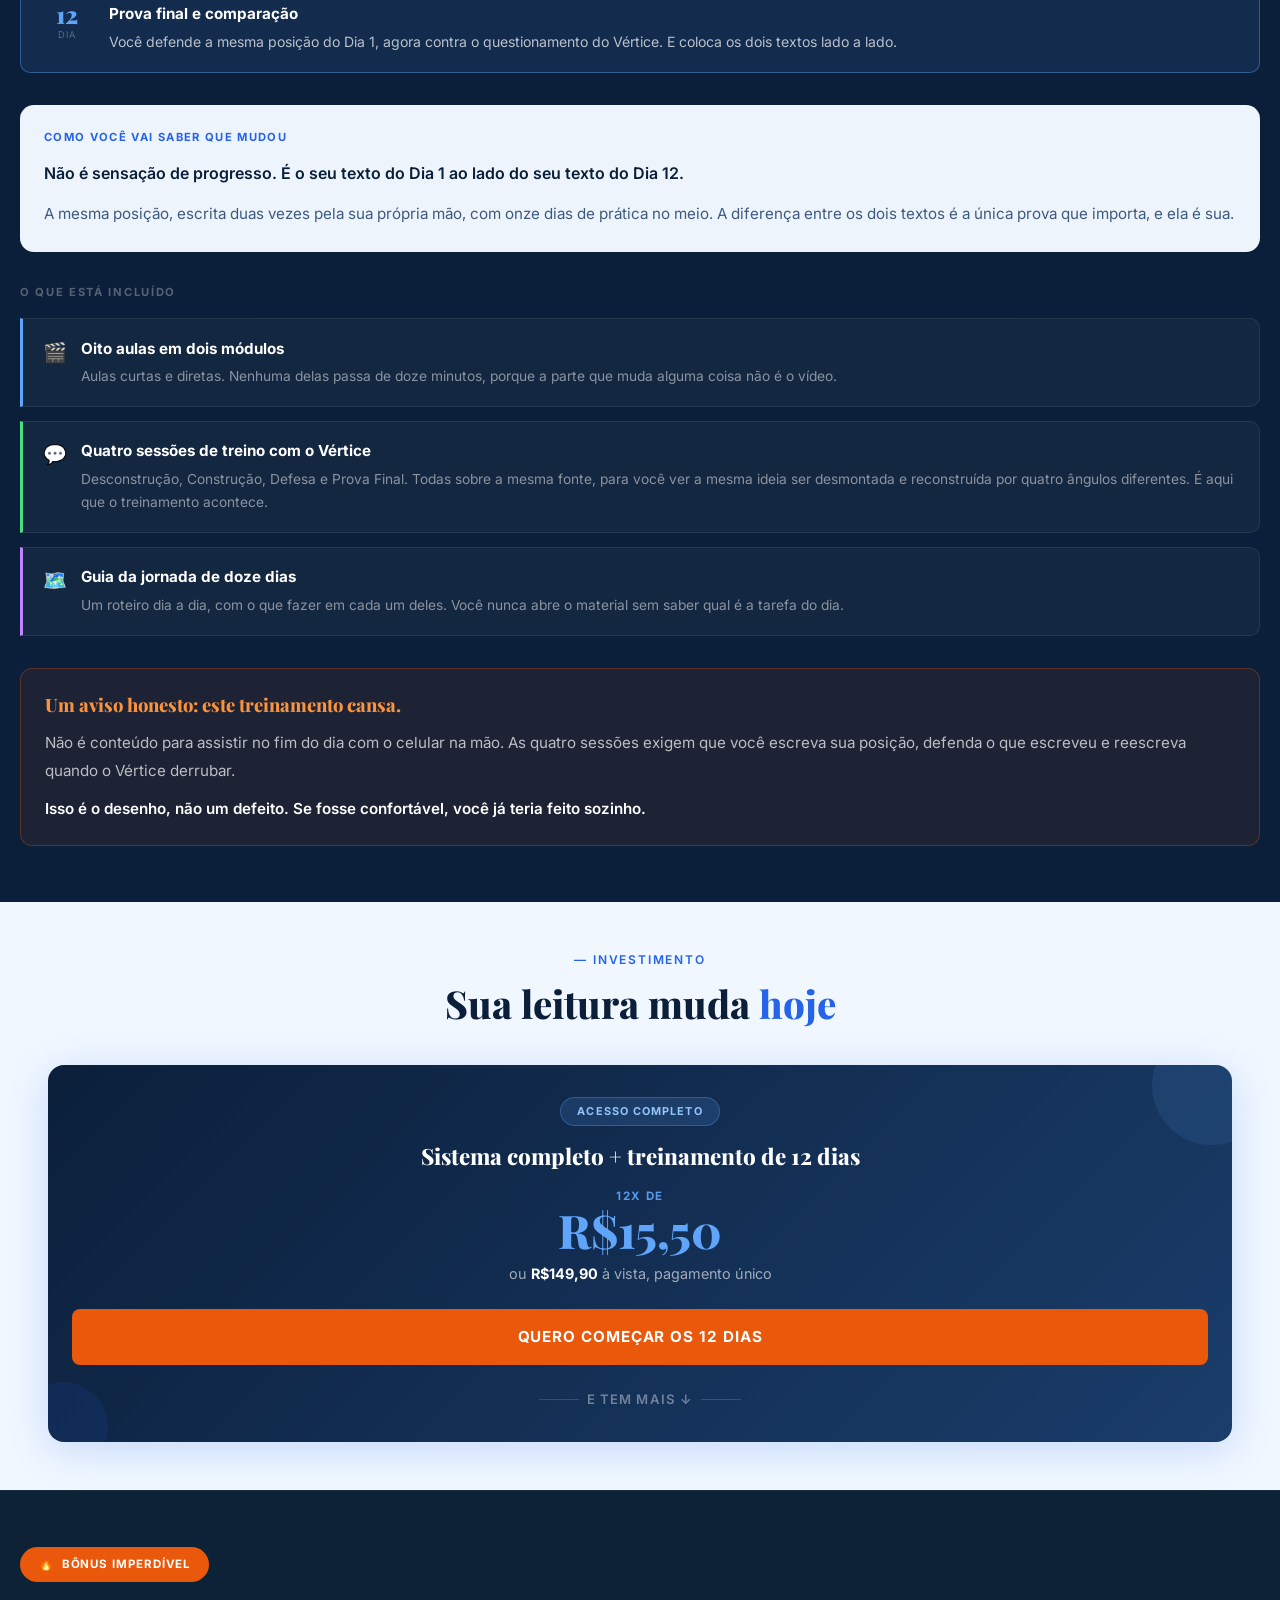
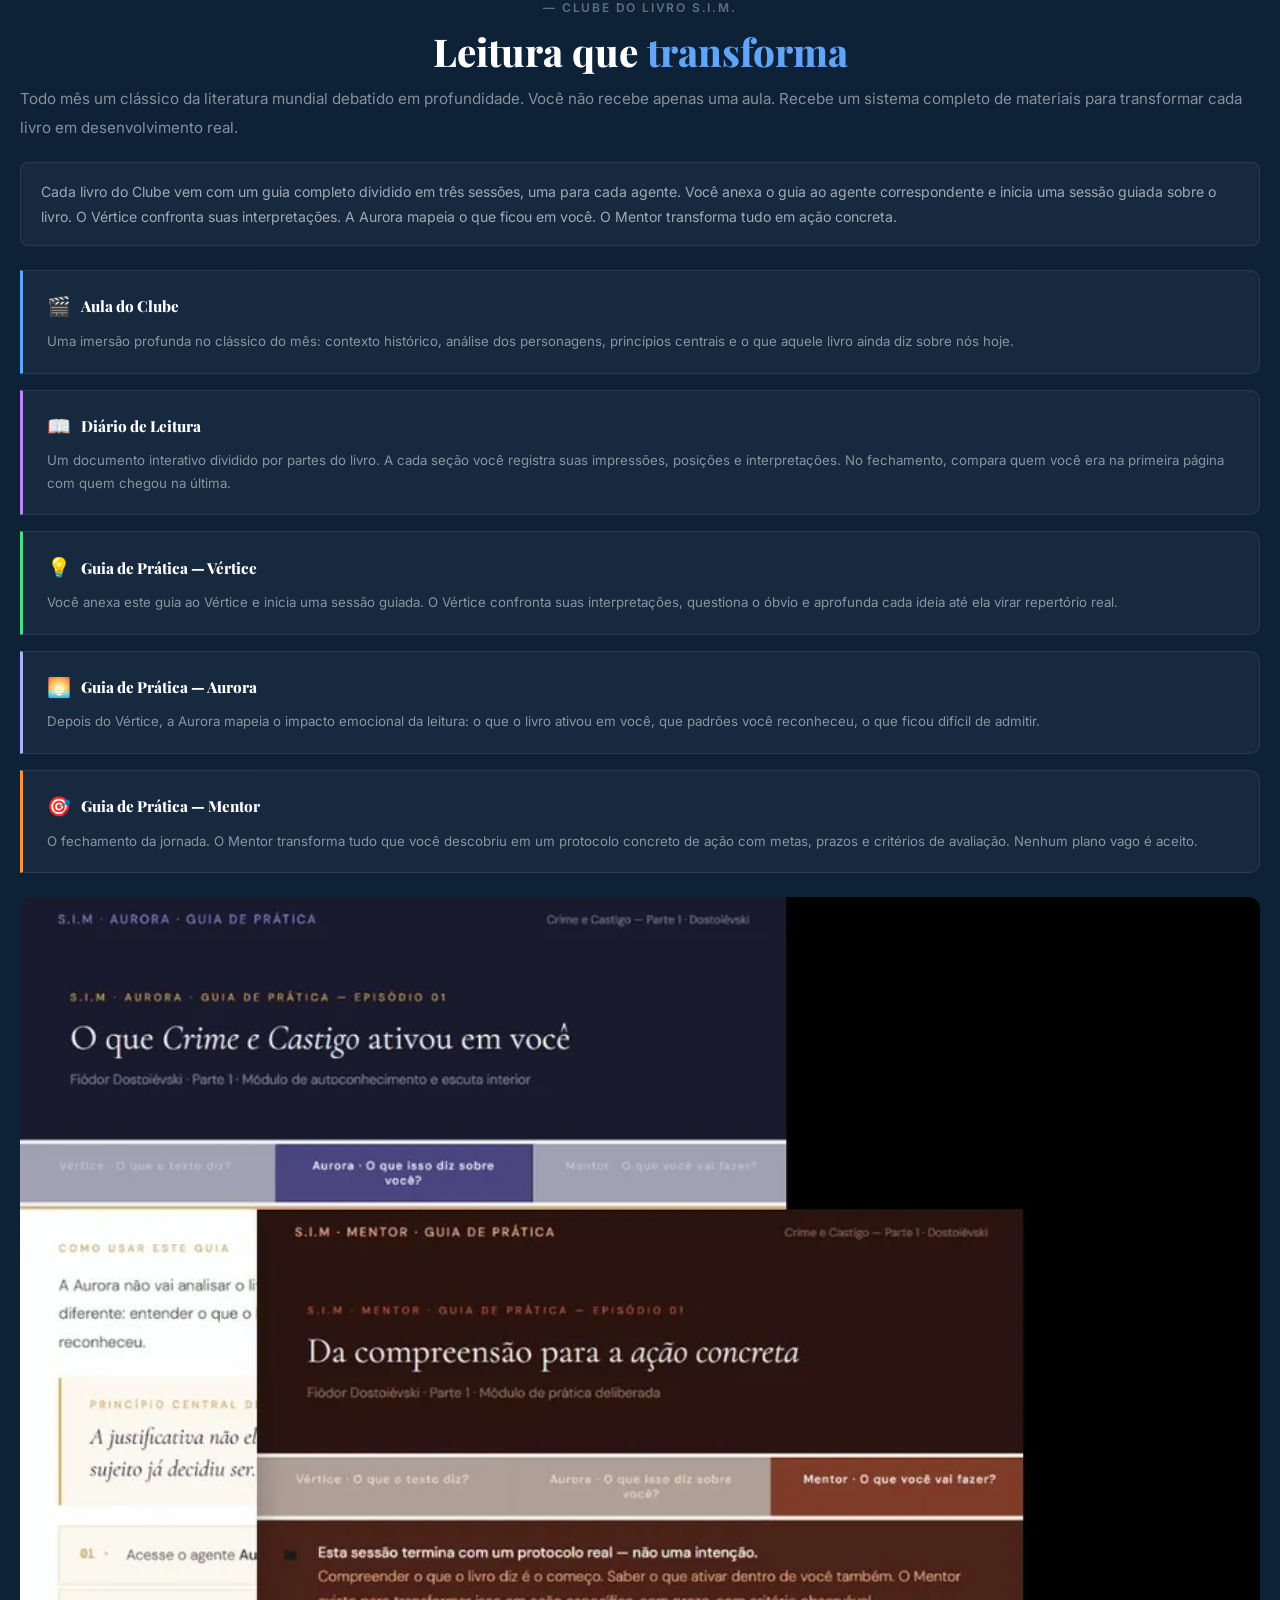
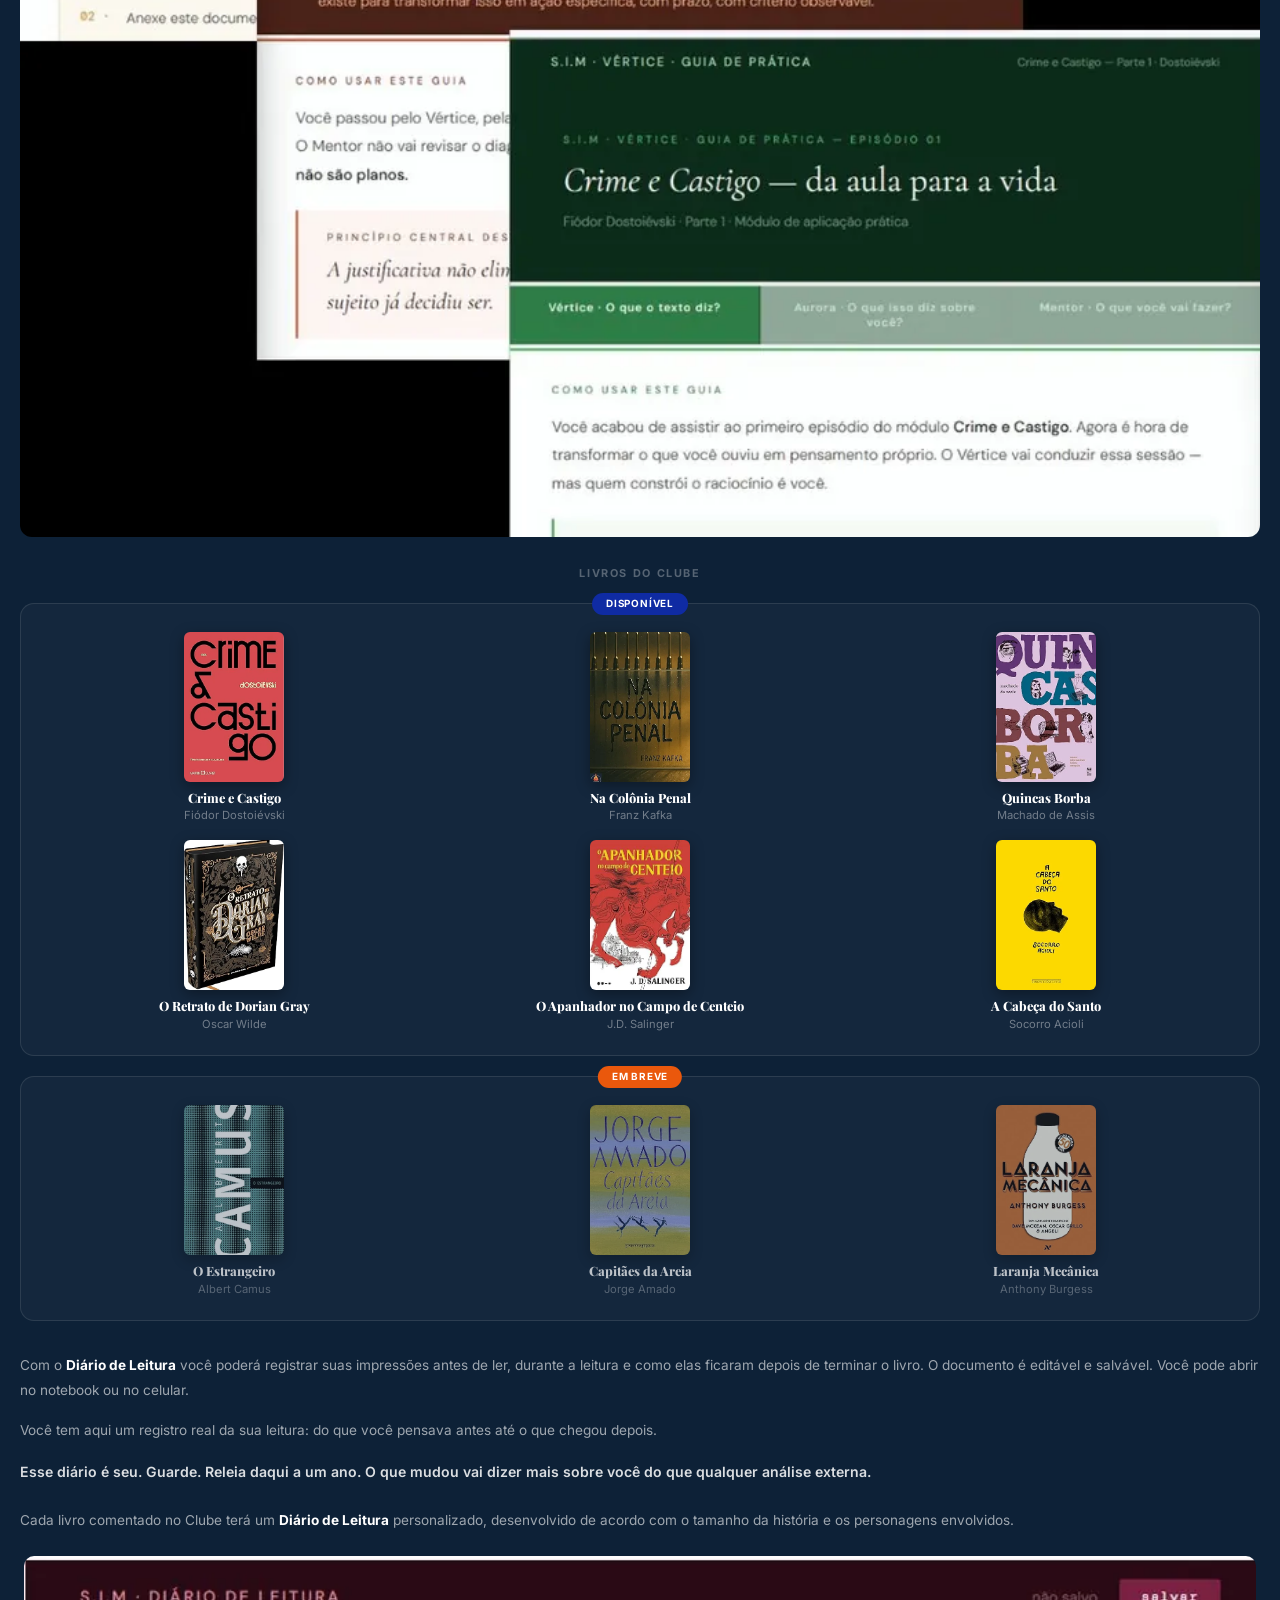
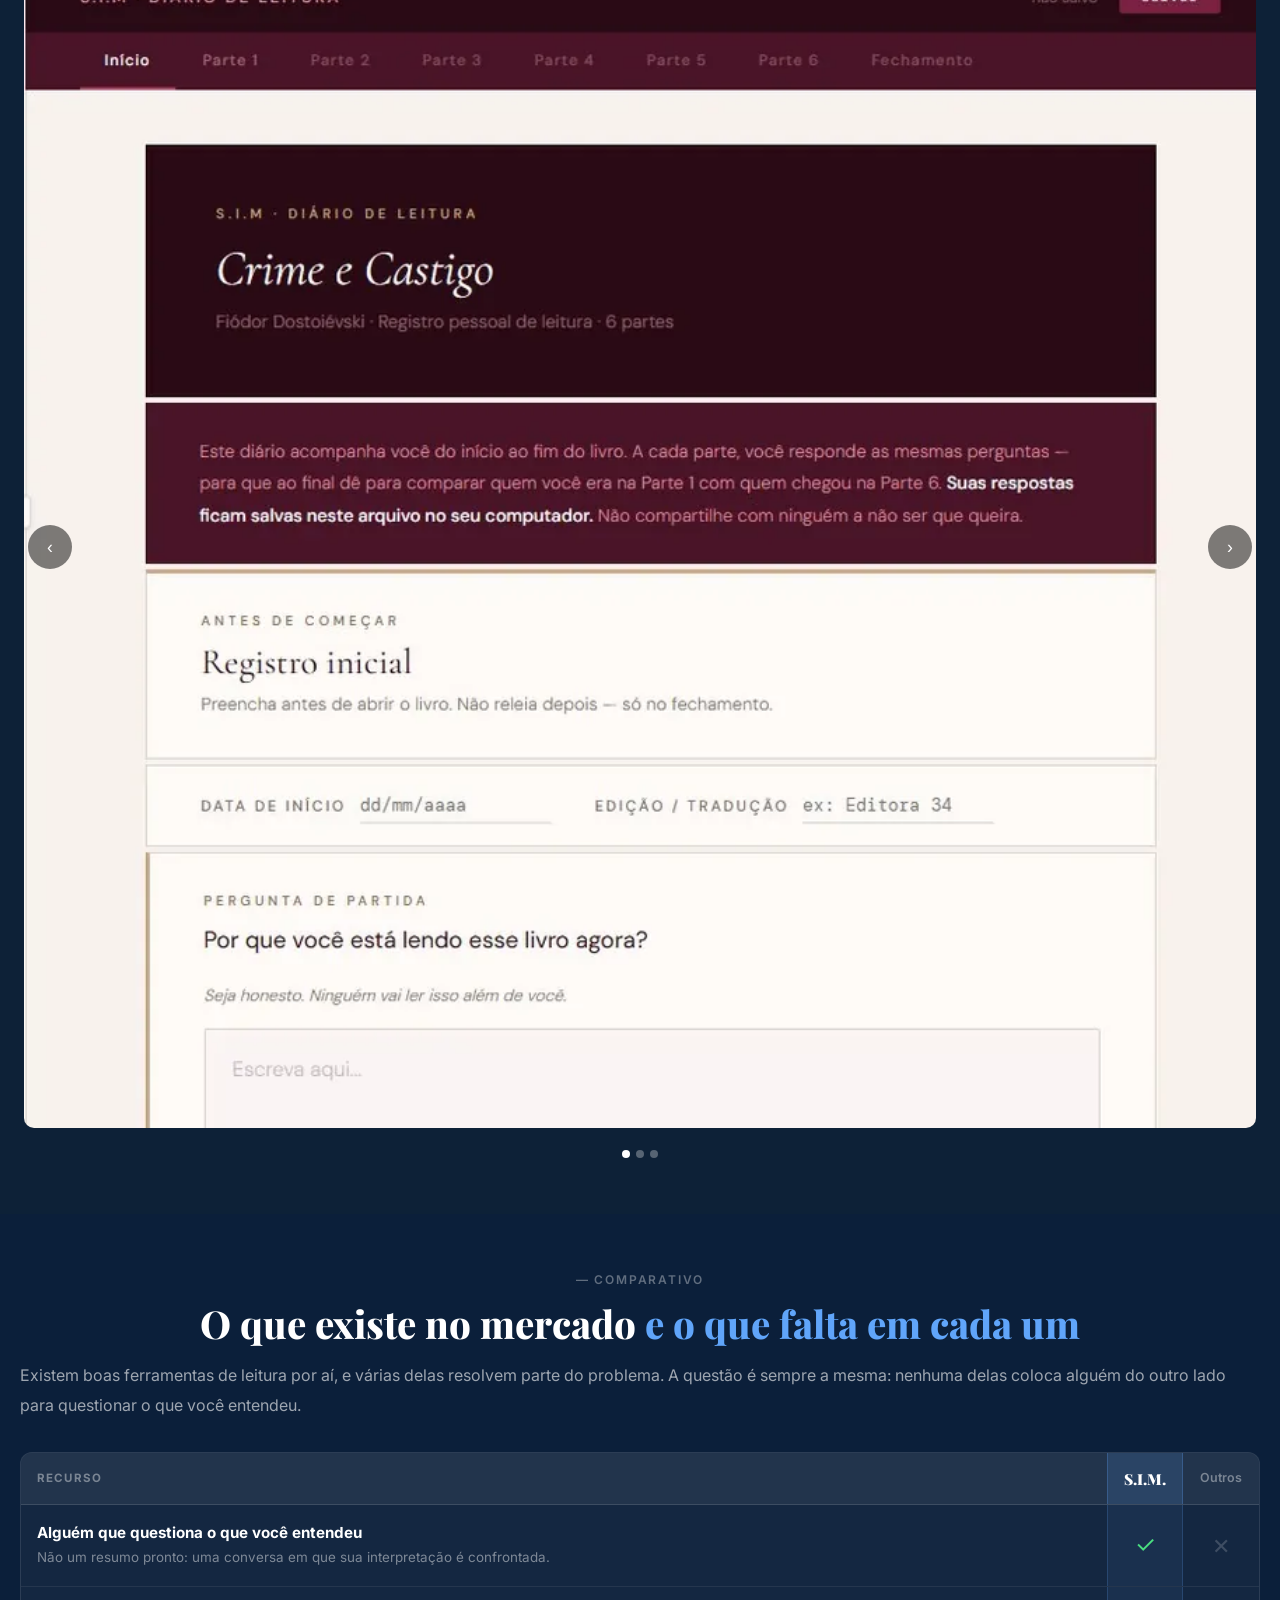
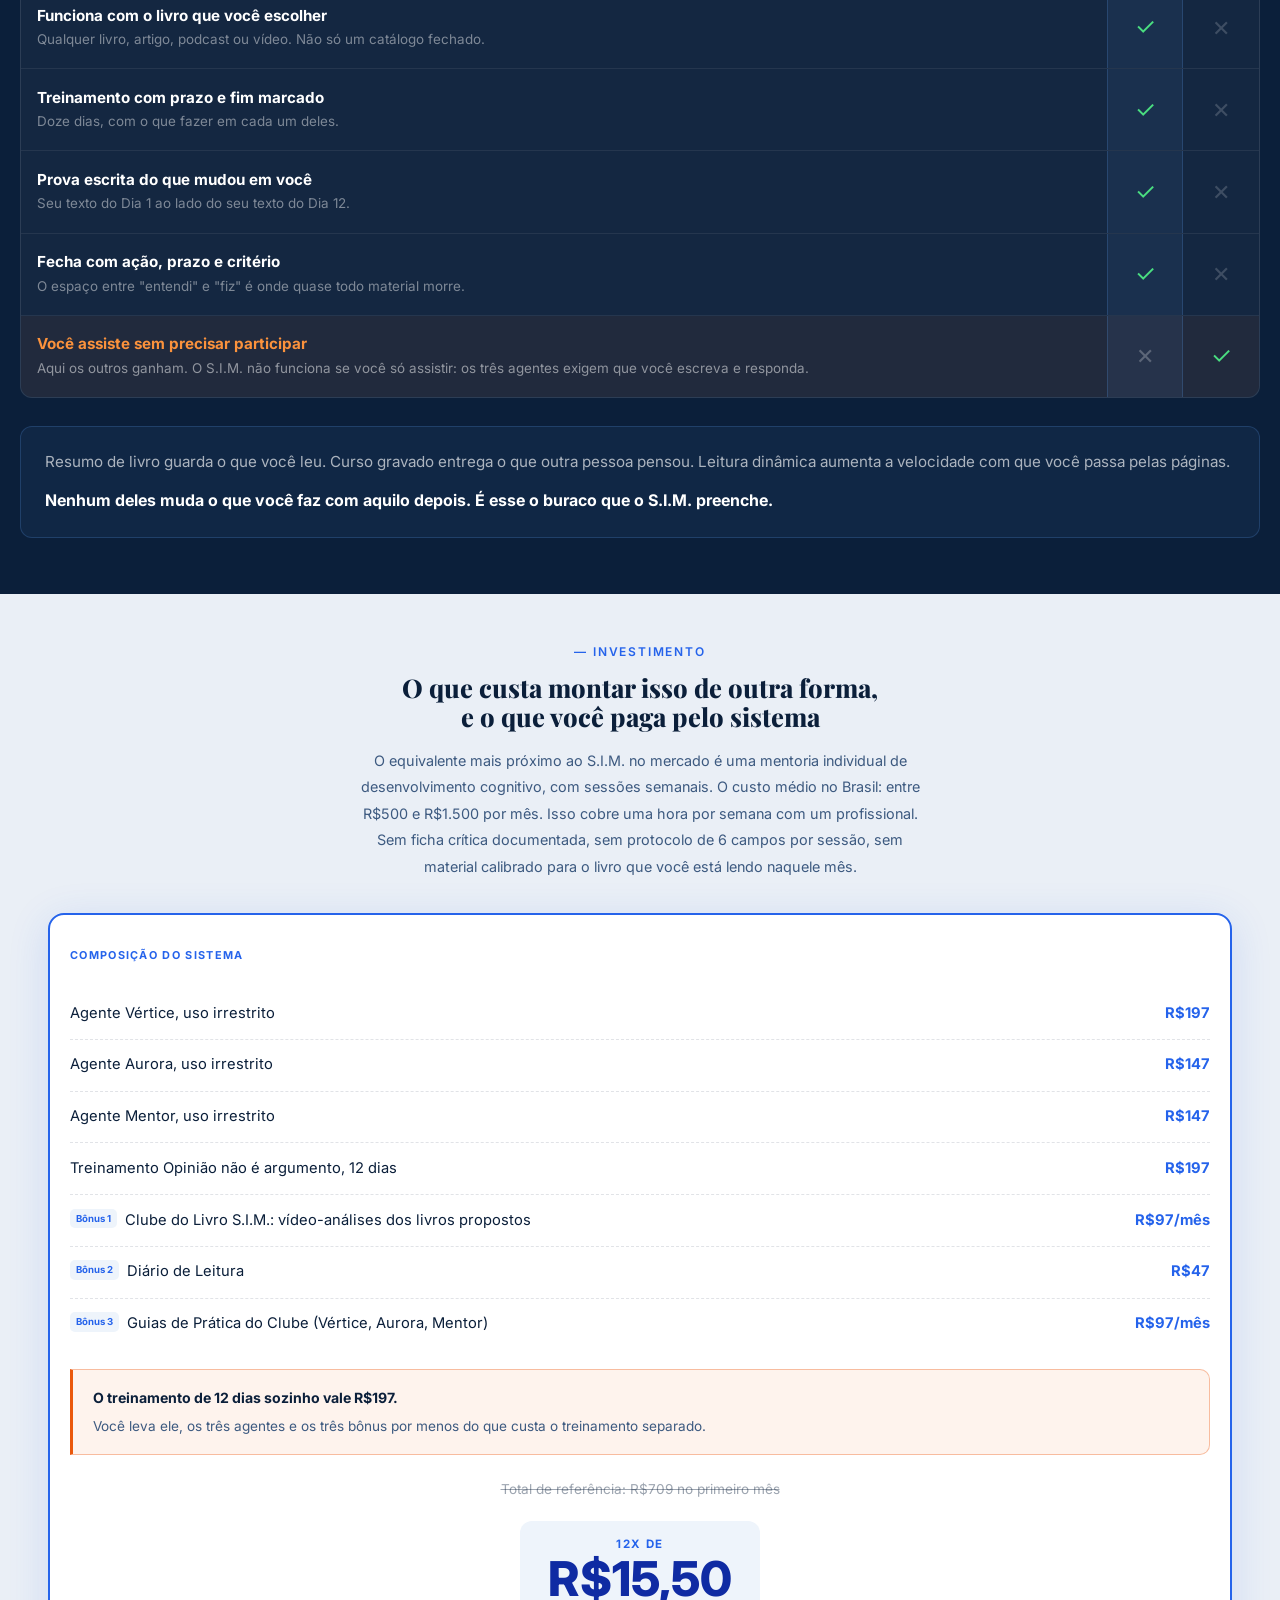
==== commit 24f0878b: "Depoimento da Nardha, citacoes nos prints e reordenacao das secoes - Adiciona o depoimento da Nardha" ====
--- a/index.html
+++ b/index.html
@@ -150,6 +150,7 @@
     .dep-grid{column-count:1;column-gap:1rem}
     .dep-card{background:var(--white);border:1px solid rgba(11,31,58,.07);border-radius:12px;padding:8px;box-shadow:0 2px 14px rgba(11,31,58,.06);break-inside:avoid;margin:0 0 1rem}
     .dep-print{display:block;width:100%;height:auto;border-radius:8px}
+    .dep-quote{font-family:'Playfair Display',serif;font-size:.95rem;font-weight:700;color:var(--dark);line-height:1.5;padding:.9rem .75rem 1rem;border-left:3px solid #2563EB;background:#EEF4FB;border-radius:0 8px 8px 0;margin:0 0 .6rem}
     .dep-cap{padding:.7rem .5rem .2rem;border-top:1px solid rgba(11,31,58,.08);margin-top:.6rem}
     .dep-nome{display:block;font-size:.85rem;font-weight:700;color:var(--dark)}
     .dep-papel{display:block;font-size:.75rem;color:var(--muted)}
@@ -259,7 +260,7 @@
 <body>
   <nav><a href="#" class="nav-logo">S<span>.</span>I<span>.</span>M<span style="color:var(--accent)">.</span></a></nav>
   <section class="hero">
-    <div class="hero-badge reveal"><span class="badge-dot"></span>O S.I.M. é o sistema que faz a leitura grudar e aparecer em quem você se torna.</div>
+    <div class="hero-badge reveal"><span class="badge-dot"></span>Três agentes de IA + treinamento de 12 dias para argumentar melhor</div>
     <h1 class="reveal">Você lê por horas. Lembra de quase nada. <span style="color:#60A5FA;">O S.I.M. transforma cada minuto lido em algo que fica para sempre.</span></h1>
     <div class="hero-badge" style="display:inline-block;background:transparent;border:none;border-radius:0;padding:0.5rem 0;font-family:'Playfair Display',serif;font-size:1.25rem;font-weight:800;color:#0B1F3A;letter-spacing:-0.01em;line-height:1.4;text-transform:none;text-align:center;animation:none;">Aqui a IA não pensa no seu lugar. Ela te obriga a pensar.</div>
     <div style="margin-top:1.75rem;text-align:center;" class="reveal">
@@ -267,12 +268,13 @@
         <p style="font-size:0.95rem;color:rgba(255,255,255,0.9);line-height:2;font-family:'Playfair Display',serif;font-style:italic;">
           Você termina o livro diferente de como começou.<br>
           Não só com informação nova.<br>
-          Com uma forma diferente de ver.
-        </p>
-      </div>
-    </div>
-
-    <a href="https://pay.hotmart.com/Y102564448I" class="reveal" style="display:block;width:100%;background:#EA580C;color:#fff;font-weight:700;padding:1.1rem;border-radius:8px;text-decoration:none;font-size:1rem;text-align:center;text-transform:uppercase;letter-spacing:0.05em;margin-top:1.5rem;box-shadow:0 4px 20px rgba(234,88,12,0.4);animation:badge-pulse 1.5s ease-in-out infinite;">Quero transformar a forma que leio</a>
+          Com uma forma diferente de ver.<br>
+          <span style="color:#60A5FA;">E com uma forma diferente de defender o que pensa.</span>
+        </p>
+      </div>
+    </div>
+
+    <a href="https://pay.hotmart.com/Y102564448I?off=orbisdw4" class="reveal" style="display:block;width:100%;background:#EA580C;color:#fff;font-weight:700;padding:1.1rem;border-radius:8px;text-decoration:none;font-size:1rem;text-align:center;text-transform:uppercase;letter-spacing:0.05em;margin-top:1.5rem;box-shadow:0 4px 20px rgba(234,88,12,0.4);animation:badge-pulse 1.5s ease-in-out infinite;">Quero transformar a forma que leio</a>
 
     <div class="hero-stats reveal">
       <div><div class="stat-num">✦</div><div class="stat-label">Método inovador com IA</div></div>
@@ -676,17 +678,193 @@
     </div>
 
   </section>
+
+  <section class="depoimentos">
+    <div class="section-label reveal">— Resultados reais</div>
+    <h2 class="section-title reveal">Veja como o S.I.M. está<br>mudando a forma de aprender</h2>
+    <div class="dep-grid reveal">
+      <div class="dep-card">
+        <p class="dep-quote">“A ferramenta ainda desenvolve melhor nosso senso crítico, voltando perguntas que são importantes para desenrolar melhor nosso olhar sobre o assunto.”</p>
+        <img class="dep-print" src="assets/depoimento-nardha.webp" alt="Conversa de WhatsApp em que Nardha conta que o S.I.M. desenvolve o senso crítico dela ao devolver perguntas sobre o assunto" width="880" height="1503" loading="lazy" decoding="async">
+        <div class="dep-cap"><span class="dep-nome">Nardha</span><span class="dep-papel">Usuária do S.I.M.</span></div>
+      </div>
+      <div class="dep-card">
+        <p class="dep-quote">“Usei mais o Mentor, que me ajudou com aprendizado de automação e inteligência artificial. Eu não tinha ideia por onde começar.”</p>
+        <img class="dep-print" src="assets/depoimento-victor.webp" alt="Conversa de WhatsApp em que Victor elogia o agente Mentor do S.I.M." width="880" height="1245" loading="lazy" decoding="async">
+        <div class="dep-cap"><span class="dep-nome">Victor</span><span class="dep-papel">CLT e empreendedor</span></div>
+      </div>
+      <div class="dep-card">
+        <p class="dep-quote">“Ele me apresentou várias questões, que me deixaram mais seguro para a prova e me ajudou a relembrar. Passei, só errei 3 questões.”</p>
+        <img class="dep-print" src="assets/depoimento-jackson.webp" alt="Conversa de WhatsApp em que Jackson conta que usou o Mentor para passar na prova do Detran" width="880" height="846" loading="lazy" decoding="async">
+        <div class="dep-cap"><span class="dep-nome">Jackson</span><span class="dep-papel">Usuário do S.I.M.</span></div>
+      </div>
+      <div class="dep-card">
+        <p class="dep-quote">“O S.I.M. tem me ajudado muito com os estudos da minha pós-graduação, principalmente o Mentor. Otimiza e facilita meu aprendizado.”</p>
+        <img class="dep-print" src="assets/depoimento-renato.webp" alt="Conversa de WhatsApp em que Renato elogia o S.I.M. nos estudos da pós-graduação" width="880" height="632" loading="lazy" decoding="async">
+        <div class="dep-cap"><span class="dep-nome">Renato Pechinho</span><span class="dep-papel">Pós-graduando</span></div>
+      </div>
+      <div class="dep-card">
+        <p class="dep-quote">“Com 20 minutinhos usando ela já deu pra perceber a qualidade que possui.”</p>
+        <img class="dep-print" src="assets/depoimento-david.webp" alt="Conversa de WhatsApp em que David elogia a qualidade do agente Vértice" width="880" height="1266" loading="lazy" decoding="async">
+        <div class="dep-cap"><span class="dep-nome">David</span><span class="dep-papel">Usuário do S.I.M.</span></div>
+      </div>
+    </div>
+  </section>
+
+
+<section style="background:#0B1F3A;padding:3.5rem 1.25rem;">
+
+  <div style="display:inline-flex;align-items:center;gap:0.5rem;background:rgba(234,88,12,0.12);border:1px solid rgba(234,88,12,0.45);border-radius:100px;padding:0.4rem 1rem;margin-bottom:1.25rem;">
+    <span style="font-size:0.72rem;font-weight:700;color:#FB923C;letter-spacing:0.08em;text-transform:uppercase;">Curso inovador incluído no S.I.M.</span>
+  </div>
+
+  <div class="reveal" style="border:2px solid #EA580C;border-radius:12px;padding:1.1rem 1.25rem;margin-bottom:1.5rem;background:rgba(234,88,12,0.07);">
+    <p style="font-size:0.65rem;font-weight:700;color:#FB923C;letter-spacing:0.15em;text-transform:uppercase;margin-bottom:0.45rem;">Treinamento</p>
+    <p style="font-family:'Playfair Display',serif;font-size:1.5rem;font-weight:900;color:#fff;line-height:1.2;">Opinião não é argumento</p>
+  </div>
+
+  <h2 class="section-title reveal" style="color:#fff;margin-bottom:1rem;">
+    Doze dias para mudar <span style="color:#60A5FA;">como você argumenta</span>
+  </h2>
+
+  <p class="reveal" style="font-size:1rem;color:rgba(255,255,255,0.65);line-height:1.85;margin-bottom:1.5rem;">
+    O S.I.M. você usa pelos próximos anos, no seu ritmo. Este treinamento é o oposto: tem começo, meio e fim marcados. Doze dias, uma habilidade só, treinada até fixar.
+  </p>
+
+  <p class="reveal" style="font-size:1rem;color:#fff;font-weight:600;line-height:1.8;padding:1.1rem 1.25rem;background:rgba(96,165,250,0.08);border-left:3px solid #60A5FA;border-radius:0 8px 8px 0;margin-bottom:2rem;">
+    Opinião colapsa quando alguém pergunta "por quê?". Argumento resiste. Em doze dias você vai saber, na prática, qual é a diferença.
+  </p>
+
+  <!-- ── LINHA DO TEMPO ── -->
+  <p class="reveal" style="font-size:0.7rem;font-weight:700;color:rgba(255,255,255,0.3);letter-spacing:0.15em;text-transform:uppercase;margin-bottom:1.25rem;">
+    Como são os doze dias
+  </p>
+
+  <div class="reveal" style="display:flex;flex-direction:column;gap:0.75rem;margin-bottom:2rem;">
+
+    <!-- Dia 1 -->
+    <div style="display:flex;align-items:flex-start;gap:1rem;background:rgba(255,255,255,0.04);border:1px solid rgba(96,165,250,0.35);border-radius:10px;padding:1.1rem 1.25rem;">
+      <div style="min-width:52px;text-align:center;flex-shrink:0;">
+        <div style="font-family:'Playfair Display',serif;font-size:1.5rem;font-weight:900;color:#60A5FA;line-height:1;">1</div>
+        <div style="font-size:0.58rem;color:rgba(255,255,255,0.3);letter-spacing:0.08em;text-transform:uppercase;margin-top:0.15rem;">Dia</div>
+      </div>
+      <div>
+        <p style="font-size:0.95rem;font-weight:700;color:#fff;margin-bottom:0.25rem;">Diagnóstico de entrada</p>
+        <p style="font-size:0.88rem;color:rgba(255,255,255,0.55);line-height:1.7;">Você escreve, com suas palavras, uma posição que defende. Guarde. É esse texto que vai provar o que mudou.</p>
+      </div>
+    </div>
+
+    <!-- Módulo 1 -->
+    <div style="display:flex;align-items:flex-start;gap:1rem;background:rgba(255,255,255,0.04);border:1px solid rgba(255,255,255,0.08);border-radius:10px;padding:1.1rem 1.25rem;">
+      <div style="min-width:52px;text-align:center;flex-shrink:0;">
+        <div style="font-family:'Playfair Display',serif;font-size:1.15rem;font-weight:900;color:rgba(255,255,255,0.5);line-height:1.2;">2–6</div>
+        <div style="font-size:0.58rem;color:rgba(255,255,255,0.3);letter-spacing:0.08em;text-transform:uppercase;margin-top:0.15rem;">Dias</div>
+      </div>
+      <div>
+        <p style="font-size:0.95rem;font-weight:700;color:#fff;margin-bottom:0.25rem;">Módulo 1 — Desconstruir</p>
+        <p style="font-size:0.88rem;color:rgba(255,255,255,0.55);line-height:1.7;">Enxergar a tese que está por trás de qualquer texto, identificar o que foi omitido e separar o que é opinião do que é argumento. Com a primeira sessão de treino no Vértice.</p>
+      </div>
+    </div>
+
+    <!-- Módulo 2 -->
+    <div style="display:flex;align-items:flex-start;gap:1rem;background:rgba(255,255,255,0.04);border:1px solid rgba(255,255,255,0.08);border-radius:10px;padding:1.1rem 1.25rem;">
+      <div style="min-width:52px;text-align:center;flex-shrink:0;">
+        <div style="font-family:'Playfair Display',serif;font-size:1.15rem;font-weight:900;color:rgba(255,255,255,0.5);line-height:1.2;">7–11</div>
+        <div style="font-size:0.58rem;color:rgba(255,255,255,0.3);letter-spacing:0.08em;text-transform:uppercase;margin-top:0.15rem;">Dias</div>
+      </div>
+      <div>
+        <p style="font-size:0.95rem;font-weight:700;color:#fff;margin-bottom:0.25rem;">Módulo 2 — Construir</p>
+        <p style="font-size:0.88rem;color:rgba(255,255,255,0.55);line-height:1.7;">Transformar reação em tese, sustentar a tese sob questionamento e responder sem perder o chão quando alguém discorda. Mais duas sessões de treino.</p>
+      </div>
+    </div>
+
+    <!-- Dia 12 -->
+    <div style="display:flex;align-items:flex-start;gap:1rem;background:rgba(96,165,250,0.1);border:1px solid rgba(96,165,250,0.4);border-radius:10px;padding:1.1rem 1.25rem;">
+      <div style="min-width:52px;text-align:center;flex-shrink:0;">
+        <div style="font-family:'Playfair Display',serif;font-size:1.5rem;font-weight:900;color:#60A5FA;line-height:1;">12</div>
+        <div style="font-size:0.58rem;color:rgba(255,255,255,0.3);letter-spacing:0.08em;text-transform:uppercase;margin-top:0.15rem;">Dia</div>
+      </div>
+      <div>
+        <p style="font-size:0.95rem;font-weight:700;color:#fff;margin-bottom:0.25rem;">Prova final e comparação</p>
+        <p style="font-size:0.88rem;color:rgba(255,255,255,0.7);line-height:1.7;">Você defende a mesma posição do Dia 1, agora contra o questionamento do Vértice. E coloca os dois textos lado a lado.</p>
+      </div>
+    </div>
+
+  </div>
+
+  <!-- ── A PROVA ── -->
+  <div class="reveal" style="background:#EEF4FB;border-radius:14px;padding:1.5rem;margin-bottom:2rem;">
+    <p style="font-size:0.7rem;font-weight:700;color:#2563EB;letter-spacing:0.12em;text-transform:uppercase;margin-bottom:0.75rem;">
+      Como você vai saber que mudou
+    </p>
+    <p style="font-size:1rem;color:#0B1F3A;line-height:1.85;font-weight:600;margin-bottom:0.75rem;">
+      Não é sensação de progresso. É o seu texto do Dia 1 ao lado do seu texto do Dia 12.
+    </p>
+    <p style="font-size:0.95rem;color:#3D5A80;line-height:1.85;">
+      A mesma posição, escrita duas vezes pela sua própria mão, com onze dias de prática no meio. A diferença entre os dois textos é a única prova que importa, e ela é sua.
+    </p>
+  </div>
+
+  <!-- ── O QUE VOCÊ RECEBE ── -->
+  <p class="reveal" style="font-size:0.7rem;font-weight:700;color:rgba(255,255,255,0.3);letter-spacing:0.15em;text-transform:uppercase;margin-bottom:1rem;">
+    O que está incluído
+  </p>
+
+  <div class="reveal" style="display:flex;flex-direction:column;gap:0.85rem;margin-bottom:2rem;">
+
+    <div style="display:flex;align-items:flex-start;gap:0.85rem;background:rgba(255,255,255,0.04);border:1px solid rgba(255,255,255,0.08);border-left:3px solid #60A5FA;border-radius:0 10px 10px 0;padding:1.1rem 1.25rem;">
+      <span style="font-size:1.2rem;flex-shrink:0;">🎬</span>
+      <div>
+        <p style="font-size:0.95rem;font-weight:700;color:#fff;margin-bottom:0.25rem;">Oito aulas em dois módulos</p>
+        <p style="font-size:0.86rem;color:rgba(255,255,255,0.5);line-height:1.7;">Aulas curtas e diretas. Nenhuma delas passa de doze minutos, porque a parte que muda alguma coisa não é o vídeo.</p>
+      </div>
+    </div>
+
+    <div style="display:flex;align-items:flex-start;gap:0.85rem;background:rgba(255,255,255,0.04);border:1px solid rgba(255,255,255,0.08);border-left:3px solid #4ADE80;border-radius:0 10px 10px 0;padding:1.1rem 1.25rem;">
+      <span style="font-size:1.2rem;flex-shrink:0;">💬</span>
+      <div>
+        <p style="font-size:0.95rem;font-weight:700;color:#fff;margin-bottom:0.25rem;">Quatro sessões de treino com o Vértice</p>
+        <p style="font-size:0.86rem;color:rgba(255,255,255,0.5);line-height:1.7;">Desconstrução, Construção, Defesa e Prova Final. Todas sobre a mesma fonte, para você ver a mesma ideia ser desmontada e reconstruída por quatro ângulos diferentes. É aqui que o treinamento acontece.</p>
+      </div>
+    </div>
+
+    <div style="display:flex;align-items:flex-start;gap:0.85rem;background:rgba(255,255,255,0.04);border:1px solid rgba(255,255,255,0.08);border-left:3px solid #C084FC;border-radius:0 10px 10px 0;padding:1.1rem 1.25rem;">
+      <span style="font-size:1.2rem;flex-shrink:0;">🗺️</span>
+      <div>
+        <p style="font-size:0.95rem;font-weight:700;color:#fff;margin-bottom:0.25rem;">Guia da jornada de doze dias</p>
+        <p style="font-size:0.86rem;color:rgba(255,255,255,0.5);line-height:1.7;">Um roteiro dia a dia, com o que fazer em cada um deles. Você nunca abre o material sem saber qual é a tarefa do dia.</p>
+      </div>
+    </div>
+
+  </div>
+
+  <!-- ── O AVISO ── -->
+  <div class="reveal" style="background:rgba(234,88,12,0.08);border:1px solid rgba(234,88,12,0.3);border-radius:12px;padding:1.35rem 1.5rem;">
+    <p style="font-family:'Playfair Display',serif;font-size:1.15rem;font-weight:800;color:#FB923C;margin-bottom:0.6rem;">
+      Um aviso honesto: este treinamento cansa.
+    </p>
+    <p style="font-size:0.95rem;color:rgba(255,255,255,0.7);line-height:1.85;margin-bottom:0.6rem;">
+      Não é conteúdo para assistir no fim do dia com o celular na mão. As quatro sessões exigem que você escreva sua posição, defenda o que escreveu e reescreva quando o Vértice derrubar.
+    </p>
+    <p style="font-size:0.95rem;color:#fff;font-weight:600;line-height:1.85;">
+      Isso é o desenho, não um defeito. Se fosse confortável, você já teria feito sozinho.
+    </p>
+  </div>
+
+</section>
+
   <section class="agentes">
-    <div class="section-label reveal">— Oferta especial</div>
+    <div class="section-label reveal">— Investimento</div>
     <h2 class="section-title reveal">Sua leitura muda <span class="accent">hoje</span></h2>
     <div style="margin-top:2.5rem;background:linear-gradient(135deg,#0B1F3A,#1A3D6B);border-radius:16px;padding:2rem 1.5rem;text-align:center;box-shadow:0 8px 40px rgba(37,99,235,0.2);position:relative;overflow:hidden;">
       <div style="position:absolute;top:-40px;right:-40px;width:120px;height:120px;background:rgba(96,165,250,0.1);border-radius:50%;"></div>
       <div style="position:absolute;bottom:-30px;left:-30px;width:90px;height:90px;background:rgba(37,99,235,0.1);border-radius:50%;"></div>
-      <div style="display:inline-block;background:rgba(96,165,250,0.15);border:1px solid rgba(96,165,250,0.3);border-radius:100px;padding:0.3rem 1rem;font-size:0.68rem;font-weight:700;color:#93C5FD;letter-spacing:0.1em;text-transform:uppercase;margin-bottom:1rem;">Oferta especial</div>
-      <h3 style="font-family:'Playfair Display',serif;font-size:1.4rem;font-weight:800;color:#fff;margin-bottom:0.5rem;line-height:1.3;">Sua leitura muda hoje<br><span style="color:#60A5FA;">por R$74,90</span></h3>
-      <p style="font-size:0.85rem;color:rgba(255,255,255,0.5);margin-bottom:0.3rem;">pagamento único</p>
-      <p style="font-size:1rem;font-weight:600;color:rgba(255,255,255,0.7);margin-bottom:1.5rem;">ou 10x de <strong style="color:#fff;">R$9,00</strong></p>
-      <a href="https://pay.hotmart.com/Y102564448I" style="display:block;width:100%;background:#EA580C;color:#fff;font-weight:700;padding:1rem;border-radius:8px;text-decoration:none;font-size:0.95rem;text-align:center;text-transform:uppercase;letter-spacing:0.06em;margin-bottom:1.5rem;transition:background 0.2s;" onmouseenter="this.style.background='#C2410C'" onmouseleave="this.style.background='#EA580C'">Começar minha jornada no S.I.M.</a>
+      <div style="display:inline-block;background:rgba(96,165,250,0.15);border:1px solid rgba(96,165,250,0.3);border-radius:100px;padding:0.3rem 1rem;font-size:0.68rem;font-weight:700;color:#93C5FD;letter-spacing:0.1em;text-transform:uppercase;margin-bottom:1rem;">Acesso completo</div>
+      <h3 style="font-family:'Playfair Display',serif;font-size:1.4rem;font-weight:800;color:#fff;margin-bottom:1rem;line-height:1.3;">Sistema completo + treinamento de 12 dias</h3>
+      <p style="font-size:0.72rem;font-weight:700;color:rgba(96,165,250,0.9);letter-spacing:0.12em;text-transform:uppercase;margin-bottom:0.1rem;">12x de</p>
+      <p style="font-family:'Playfair Display',serif;font-size:2.9rem;font-weight:800;color:#60A5FA;line-height:1;margin-bottom:0.5rem;">R$15,50</p>
+      <p style="font-size:0.9rem;color:rgba(255,255,255,0.6);margin-bottom:1.5rem;">ou <strong style="color:#fff;">R$149,90</strong> à vista, pagamento único</p>
+      <a href="https://pay.hotmart.com/Y102564448I?off=orbisdw4" style="display:block;width:100%;background:#EA580C;color:#fff;font-weight:700;padding:1rem;border-radius:8px;text-decoration:none;font-size:0.95rem;text-align:center;text-transform:uppercase;letter-spacing:0.06em;margin-bottom:1.5rem;transition:background 0.2s;" onmouseenter="this.style.background='#C2410C'" onmouseleave="this.style.background='#EA580C'">Quero começar os 12 dias</a>
       <div style="display:flex;align-items:center;justify-content:center;gap:0.5rem;">
         <div style="height:1px;width:40px;background:rgba(255,255,255,0.15);"></div>
         <p style="font-size:0.82rem;font-weight:600;color:rgba(255,255,255,0.4);letter-spacing:0.08em;text-transform:uppercase;">E tem mais ↓</p>
@@ -779,190 +957,92 @@
     <div class="reveal" style="margin-top:1.5rem;">
       <img src="assets/Layout_Guia_Pratica_SIM.webp"
            alt="Guia de Prática S.I.M."
-           width="520" height="400"
+           width="900" height="900"
            loading="lazy"
            style="width:100%;height:auto;border-radius:12px;display:block;margin:0 auto;">
     </div>
 
     <div style="margin-top:1.75rem;" class="reveal">
 
-  <p style="font-size:0.68rem;font-weight:700;
-  color:rgba(255,255,255,0.3);letter-spacing:0.15em;
-  text-transform:uppercase;margin-bottom:1.25rem;
-  text-align:center;">
-    Livros do clube
-  </p>
-
-  <div style="display:flex;flex-direction:column;gap:1rem;">
-
-    <!-- Crime e Castigo -->
-    <div style="display:flex;align-items:center;gap:1rem;
-    background:rgba(255,255,255,0.04);
-    border:1px solid rgba(255,255,255,0.08);
-    border-radius:10px;padding:1rem;overflow:hidden;">
-      <img src="assets/Livro_crime_castigo.webp"
-           alt="Crime e Castigo"
-           width="60" height="90"
-           loading="lazy"
-           style="width:60px;height:90px;
-           object-fit:cover;border-radius:6px;
-           flex-shrink:0;">
-      <div>
-        <div style="display:flex;align-items:center;
-        gap:0.5rem;margin-bottom:0.3rem;flex-wrap:wrap;">
-          <span style="font-family:'Playfair Display',serif;
-          font-size:0.95rem;font-weight:800;color:#fff;">
-            Crime e Castigo
-          </span>
-          <span style="background:#0f2ba3;color:#fff;
-          font-size:0.6rem;font-weight:700;
-          padding:2px 8px;border-radius:100px;
-          letter-spacing:0.06em;">
-            DISPONÍVEL
-          </span>
+      <p style="font-size:0.68rem;font-weight:700;color:rgba(255,255,255,0.3);letter-spacing:0.15em;text-transform:uppercase;margin-bottom:1.25rem;text-align:center;">
+        Livros do clube
+      </p>
+
+      <!-- ══ DISPONÍVEL ══ -->
+      <div style="border:1px solid rgba(255,255,255,0.1);border-radius:14px;padding:1.75rem 1rem 1.5rem;margin-bottom:1.25rem;position:relative;background:rgba(255,255,255,0.03);">
+
+        <span style="position:absolute;top:-11px;left:50%;transform:translateX(-50%);background:#0f2ba3;color:#fff;font-size:0.62rem;font-weight:700;padding:3px 14px;border-radius:100px;letter-spacing:0.08em;white-space:nowrap;">DISPONÍVEL</span>
+
+        <div style="display:grid;grid-template-columns:repeat(3,1fr);gap:1.1rem 0.75rem;">
+
+          <div style="text-align:center;">
+            <img src="assets/Livro_crime_castigo.webp" alt="Crime e Castigo" width="100" height="150" loading="lazy" style="width:100%;max-width:100px;height:auto;aspect-ratio:2/3;object-fit:cover;border-radius:6px;margin:0 auto 0.5rem;display:block;box-shadow:0 4px 14px rgba(0,0,0,0.35);">
+            <p style="font-family:'Playfair Display',serif;font-size:0.8rem;font-weight:800;color:#fff;line-height:1.25;margin-bottom:0.15rem;">Crime e Castigo</p>
+            <p style="font-size:0.7rem;color:rgba(255,255,255,0.4);line-height:1.3;margin:0;">Fiódor Dostoiévski</p>
+          </div>
+
+          <div style="text-align:center;">
+            <img src="assets/Livro_Na_colonia_penal.webp" alt="Na Colônia Penal" width="100" height="150" loading="lazy" style="width:100%;max-width:100px;height:auto;aspect-ratio:2/3;object-fit:cover;border-radius:6px;margin:0 auto 0.5rem;display:block;box-shadow:0 4px 14px rgba(0,0,0,0.35);">
+            <p style="font-family:'Playfair Display',serif;font-size:0.8rem;font-weight:800;color:#fff;line-height:1.25;margin-bottom:0.15rem;">Na Colônia Penal</p>
+            <p style="font-size:0.7rem;color:rgba(255,255,255,0.4);line-height:1.3;margin:0;">Franz Kafka</p>
+          </div>
+
+          <div style="text-align:center;">
+            <img src="assets/Livro_Quincas_borba.webp" alt="Quincas Borba" width="100" height="150" loading="lazy" style="width:100%;max-width:100px;height:auto;aspect-ratio:2/3;object-fit:cover;border-radius:6px;margin:0 auto 0.5rem;display:block;box-shadow:0 4px 14px rgba(0,0,0,0.35);">
+            <p style="font-family:'Playfair Display',serif;font-size:0.8rem;font-weight:800;color:#fff;line-height:1.25;margin-bottom:0.15rem;">Quincas Borba</p>
+            <p style="font-size:0.7rem;color:rgba(255,255,255,0.4);line-height:1.3;margin:0;">Machado de Assis</p>
+          </div>
+
+          <div style="text-align:center;">
+            <img src="assets/Livro_O_retrato_de_dorian_gray.webp" alt="O Retrato de Dorian Gray" width="100" height="150" loading="lazy" style="width:100%;max-width:100px;height:auto;aspect-ratio:2/3;object-fit:cover;border-radius:6px;margin:0 auto 0.5rem;display:block;box-shadow:0 4px 14px rgba(0,0,0,0.35);">
+            <p style="font-family:'Playfair Display',serif;font-size:0.8rem;font-weight:800;color:#fff;line-height:1.25;margin-bottom:0.15rem;">O Retrato de Dorian Gray</p>
+            <p style="font-size:0.7rem;color:rgba(255,255,255,0.4);line-height:1.3;margin:0;">Oscar Wilde</p>
+          </div>
+
+          <div style="text-align:center;">
+            <img src="assets/O_apanhador_no_campo_de_centeio.webp" alt="O Apanhador no Campo de Centeio" width="100" height="150" loading="lazy" style="width:100%;max-width:100px;height:auto;aspect-ratio:2/3;object-fit:cover;border-radius:6px;margin:0 auto 0.5rem;display:block;box-shadow:0 4px 14px rgba(0,0,0,0.35);">
+            <p style="font-family:'Playfair Display',serif;font-size:0.8rem;font-weight:800;color:#fff;line-height:1.25;margin-bottom:0.15rem;">O Apanhador no Campo de Centeio</p>
+            <p style="font-size:0.7rem;color:rgba(255,255,255,0.4);line-height:1.3;margin:0;">J.D. Salinger</p>
+          </div>
+
+          <div style="text-align:center;">
+            <img src="assets/Livro_Cabeca_de_santo.webp" alt="A Cabeça do Santo" width="100" height="150" loading="lazy" style="width:100%;max-width:100px;height:auto;aspect-ratio:2/3;object-fit:cover;border-radius:6px;margin:0 auto 0.5rem;display:block;box-shadow:0 4px 14px rgba(0,0,0,0.35);">
+            <p style="font-family:'Playfair Display',serif;font-size:0.8rem;font-weight:800;color:#fff;line-height:1.25;margin-bottom:0.15rem;">A Cabeça do Santo</p>
+            <p style="font-size:0.7rem;color:rgba(255,255,255,0.4);line-height:1.3;margin:0;">Socorro Acioli</p>
+          </div>
+
         </div>
-        <p style="font-size:0.78rem;
-        color:rgba(255,255,255,0.4);margin:0;">
-          Fiódor Dostoiévski
-        </p>
-      </div>
-    </div>
-
-    <!-- Na Colônia Penal -->
-    <div style="display:flex;align-items:center;gap:1rem;
-    background:rgba(255,255,255,0.04);
-    border:1px solid rgba(255,255,255,0.08);
-    border-radius:10px;padding:1rem;overflow:hidden;">
-      <img src="assets/Livro_Na_colonia_penal.webp"
-           alt="Na Colônia Penal"
-           width="60" height="90"
-           loading="lazy"
-           style="width:60px;height:90px;
-           object-fit:cover;border-radius:6px;
-           flex-shrink:0;">
-      <div>
-        <div style="display:flex;align-items:center;
-        gap:0.5rem;margin-bottom:0.3rem;flex-wrap:wrap;">
-          <span style="font-family:'Playfair Display',serif;
-          font-size:0.95rem;font-weight:800;color:#fff;">
-            Na Colônia Penal
-          </span>
-          <span style="background:#0f2ba3;color:#fff;
-          font-size:0.6rem;font-weight:700;
-          padding:2px 8px;border-radius:100px;
-          letter-spacing:0.06em;">
-            DISPONÍVEL
-          </span>
+      </div>
+
+      <!-- ══ EM BREVE ══ -->
+      <div style="border:1px solid rgba(255,255,255,0.1);border-radius:14px;padding:1.75rem 1rem 1.5rem;position:relative;background:rgba(255,255,255,0.03);">
+
+        <span style="position:absolute;top:-11px;left:50%;transform:translateX(-50%);background:#EA580C;color:#fff;font-size:0.62rem;font-weight:700;padding:3px 14px;border-radius:100px;letter-spacing:0.08em;white-space:nowrap;">EM BREVE</span>
+
+        <div style="display:grid;grid-template-columns:repeat(3,1fr);gap:1.1rem 0.75rem;">
+
+          <div style="text-align:center;opacity:0.72;">
+            <img src="assets/Livro_O_estrangeiro.webp" alt="O Estrangeiro" width="100" height="150" loading="lazy" style="width:100%;max-width:100px;height:auto;aspect-ratio:2/3;object-fit:cover;border-radius:6px;margin:0 auto 0.5rem;display:block;filter:grayscale(40%);box-shadow:0 4px 14px rgba(0,0,0,0.35);">
+            <p style="font-family:'Playfair Display',serif;font-size:0.8rem;font-weight:800;color:#fff;line-height:1.25;margin-bottom:0.15rem;">O Estrangeiro</p>
+            <p style="font-size:0.7rem;color:rgba(255,255,255,0.4);line-height:1.3;margin:0;">Albert Camus</p>
+          </div>
+
+          <div style="text-align:center;opacity:0.72;">
+            <img src="assets/Livro_Capitaes_de_areia.webp" alt="Capitães da Areia" width="100" height="150" loading="lazy" style="width:100%;max-width:100px;height:auto;aspect-ratio:2/3;object-fit:cover;border-radius:6px;margin:0 auto 0.5rem;display:block;filter:grayscale(40%);box-shadow:0 4px 14px rgba(0,0,0,0.35);">
+            <p style="font-family:'Playfair Display',serif;font-size:0.8rem;font-weight:800;color:#fff;line-height:1.25;margin-bottom:0.15rem;">Capitães da Areia</p>
+            <p style="font-size:0.7rem;color:rgba(255,255,255,0.4);line-height:1.3;margin:0;">Jorge Amado</p>
+          </div>
+
+          <div style="text-align:center;opacity:0.72;">
+            <img src="assets/Livro_Laranja_mecanica.webp" alt="Laranja Mecânica" width="100" height="150" loading="lazy" style="width:100%;max-width:100px;height:auto;aspect-ratio:2/3;object-fit:cover;border-radius:6px;margin:0 auto 0.5rem;display:block;filter:grayscale(40%);box-shadow:0 4px 14px rgba(0,0,0,0.35);">
+            <p style="font-family:'Playfair Display',serif;font-size:0.8rem;font-weight:800;color:#fff;line-height:1.25;margin-bottom:0.15rem;">Laranja Mecânica</p>
+            <p style="font-size:0.7rem;color:rgba(255,255,255,0.4);line-height:1.3;margin:0;">Anthony Burgess</p>
+          </div>
+
         </div>
-        <p style="font-size:0.78rem;
-        color:rgba(255,255,255,0.4);margin:0;">
-          Franz Kafka
-        </p>
-      </div>
-    </div>
-
-    <!-- Quincas Borba -->
-    <div style="display:flex;align-items:center;gap:1rem;
-    background:rgba(255,255,255,0.04);
-    border:1px solid rgba(255,255,255,0.08);
-    border-radius:10px;padding:1rem;overflow:hidden;">
-      <img src="assets/Livro_Quincas_borba.webp"
-           alt="Quincas Borba"
-           width="60" height="90"
-           loading="lazy"
-           style="width:60px;height:90px;
-           object-fit:cover;border-radius:6px;
-           flex-shrink:0;">
-      <div>
-        <div style="display:flex;align-items:center;
-        gap:0.5rem;margin-bottom:0.3rem;flex-wrap:wrap;">
-          <span style="font-family:'Playfair Display',serif;
-          font-size:0.95rem;font-weight:800;color:#fff;">
-            Quincas Borba
-          </span>
-          <span style="background:#0f2ba3;color:#fff;
-          font-size:0.6rem;font-weight:700;
-          padding:2px 8px;border-radius:100px;
-          letter-spacing:0.06em;">
-            DISPONÍVEL
-          </span>
-        </div>
-        <p style="font-size:0.78rem;
-        color:rgba(255,255,255,0.4);margin:0;">
-          Machado de Assis
-        </p>
-      </div>
-    </div>
-
-    <!-- O Retrato de Dorian Gray -->
-    <div style="display:flex;align-items:center;gap:1rem;
-    background:rgba(255,255,255,0.04);
-    border:1px solid rgba(255,255,255,0.08);
-    border-radius:10px;padding:1rem;overflow:hidden;">
-      <img src="assets/Livro_O_retrato_de_dorian_gray.webp"
-           alt="O Retrato de Dorian Gray"
-           width="60" height="90"
-           loading="lazy"
-           style="width:60px;height:90px;
-           object-fit:cover;border-radius:6px;
-           flex-shrink:0;">
-      <div>
-        <div style="display:flex;align-items:center;
-        gap:0.5rem;margin-bottom:0.3rem;flex-wrap:wrap;">
-          <span style="font-family:'Playfair Display',serif;
-          font-size:0.95rem;font-weight:800;color:#fff;">
-            O Retrato de Dorian Gray
-          </span>
-          <span style="background:#0f2ba3;color:#fff;
-          font-size:0.6rem;font-weight:700;
-          padding:2px 8px;border-radius:100px;
-          letter-spacing:0.06em;">
-            DISPONÍVEL
-          </span>
-        </div>
-        <p style="font-size:0.78rem;
-        color:rgba(255,255,255,0.4);margin:0;">
-          Oscar Wilde
-        </p>
-      </div>
-    </div>
-
-    <!-- O Apanhador no Campo de Centeio -->
-    <div style="display:flex;align-items:center;gap:1rem;
-    background:rgba(255,255,255,0.04);
-    border:1px solid rgba(255,255,255,0.08);
-    border-radius:10px;padding:1rem;overflow:hidden;
-    opacity:0.7;">
-      <img src="assets/O_apanhador_no_campo_de_centeio.webp"
-           alt="O Apanhador no Campo de Centeio"
-           width="60" height="90"
-           loading="lazy"
-           style="width:60px;height:90px;
-           object-fit:cover;border-radius:6px;
-           flex-shrink:0;filter:grayscale(40%);">
-      <div>
-        <div style="display:flex;align-items:center;
-        gap:0.5rem;margin-bottom:0.3rem;flex-wrap:wrap;">
-          <span style="font-family:'Playfair Display',serif;
-          font-size:0.95rem;font-weight:800;color:#fff;">
-            O Apanhador no Campo de Centeio
-          </span>
-          <span style="background:#EA580C;color:#fff;
-          font-size:0.6rem;font-weight:700;
-          padding:2px 8px;border-radius:100px;
-          letter-spacing:0.06em;">
-            EM BREVE
-          </span>
-        </div>
-        <p style="font-size:0.78rem;
-        color:rgba(255,255,255,0.4);margin:0;">
-          J.D. Salinger
-        </p>
-      </div>
-    </div>
-
-  </div>
-</div>
+      </div>
+
+    </div>
 
     <div style="margin-top:2rem;" class="reveal">
 
@@ -988,18 +1068,21 @@
           <div style="min-width:100%;padding:0 4px;">
             <img src="assets/Diario01.webp"
                  alt="Diário de Leitura — página 1"
+                 width="880" height="837"
                  loading="lazy"
                  style="width:100%;height:auto;border-radius:10px;display:block;">
           </div>
           <div style="min-width:100%;padding:0 4px;">
             <img src="assets/Diario02.webp"
                  alt="Diário de Leitura — página 2"
+                 width="880" height="834"
                  loading="lazy"
                  style="width:100%;height:auto;border-radius:10px;display:block;">
           </div>
           <div style="min-width:100%;padding:0 4px;">
             <img src="assets/Diario03.webp"
                  alt="Diário de Leitura — página 3"
+                 width="880" height="844"
                  loading="lazy"
                  style="width:100%;height:auto;border-radius:10px;display:block;">
           </div>
@@ -1029,28 +1112,110 @@
     </div>
 
   </section>
-  <section class="depoimentos">
-    <div class="section-label reveal">— Resultados reais</div>
-    <h2 class="section-title reveal">Veja como o S.I.M. está<br>mudando a forma de aprender</h2>
-    <div class="dep-grid reveal">
-      <div class="dep-card">
-        <img class="dep-print" src="assets/depoimento-victor.webp" alt="Conversa de WhatsApp em que Victor elogia o agente Mentor do S.I.M." width="880" height="1245" loading="lazy" decoding="async">
-        <div class="dep-cap"><span class="dep-nome">Victor</span><span class="dep-papel">CLT e empreendedor</span></div>
-      </div>
-      <div class="dep-card">
-        <img class="dep-print" src="assets/depoimento-jackson.webp" alt="Conversa de WhatsApp em que Jackson conta que usou o Mentor para passar na prova do Detran" width="880" height="846" loading="lazy" decoding="async">
-        <div class="dep-cap"><span class="dep-nome">Jackson</span><span class="dep-papel">Usuário do S.I.M.</span></div>
-      </div>
-      <div class="dep-card">
-        <img class="dep-print" src="assets/depoimento-renato.webp" alt="Conversa de WhatsApp em que Renato elogia o S.I.M. nos estudos da pós-graduação" width="880" height="632" loading="lazy" decoding="async">
-        <div class="dep-cap"><span class="dep-nome">Renato Pechinho</span><span class="dep-papel">Pós-graduando</span></div>
-      </div>
-      <div class="dep-card">
-        <img class="dep-print" src="assets/depoimento-david.webp" alt="Conversa de WhatsApp em que David elogia a qualidade do agente Vértice" width="880" height="1266" loading="lazy" decoding="async">
-        <div class="dep-cap"><span class="dep-nome">David</span><span class="dep-papel">Usuário do S.I.M.</span></div>
-      </div>
-    </div>
-  </section>
+
+
+<section style="background:#0B1F3A;padding:3.5rem 1.25rem;">
+
+  <div class="section-label reveal" style="color:rgba(255,255,255,0.35);">— Comparativo</div>
+
+  <h2 class="section-title reveal" style="color:#fff;margin-bottom:1rem;">
+    O que existe no mercado <span style="color:#60A5FA;">e o que falta em cada um</span>
+  </h2>
+
+  <p class="reveal" style="font-size:1rem;color:rgba(255,255,255,0.6);line-height:1.85;margin-bottom:2rem;">
+    Existem boas ferramentas de leitura por aí, e várias delas resolvem parte do problema. A questão é sempre a mesma: nenhuma delas coloca alguém do outro lado para questionar o que você entendeu.
+  </p>
+
+  <!-- ── TABELA ── -->
+  <div class="reveal" style="background:rgba(255,255,255,0.04);border:1px solid rgba(255,255,255,0.1);border-radius:12px;overflow:hidden;">
+
+    <!-- Cabeçalho -->
+    <div style="display:flex;align-items:stretch;background:rgba(255,255,255,0.06);border-bottom:1px solid rgba(255,255,255,0.12);">
+      <div style="flex:1;padding:1rem 1rem;font-size:0.72rem;font-weight:700;color:rgba(255,255,255,0.4);letter-spacing:0.1em;text-transform:uppercase;display:flex;align-items:center;">
+        Recurso
+      </div>
+      <div style="width:76px;flex-shrink:0;padding:1rem 0.4rem;text-align:center;background:rgba(96,165,250,0.14);border-left:1px solid rgba(96,165,250,0.25);border-right:1px solid rgba(96,165,250,0.25);display:flex;align-items:center;justify-content:center;">
+        <span style="font-family:'Playfair Display',serif;font-size:0.95rem;font-weight:900;color:#fff;line-height:1.2;">S.I.M.</span>
+      </div>
+      <div style="width:76px;flex-shrink:0;padding:1rem 0.4rem;text-align:center;display:flex;align-items:center;justify-content:center;">
+        <span style="font-size:0.78rem;font-weight:600;color:rgba(255,255,255,0.4);line-height:1.2;">Outros</span>
+      </div>
+    </div>
+
+    <!-- Linha 1 -->
+    <div style="display:flex;align-items:stretch;border-bottom:1px solid rgba(255,255,255,0.07);">
+      <div style="flex:1;padding:1.1rem 1rem;">
+        <p style="font-size:0.95rem;font-weight:700;color:#fff;margin-bottom:0.2rem;line-height:1.4;">Alguém que questiona o que você entendeu</p>
+        <p style="font-size:0.84rem;color:rgba(255,255,255,0.45);line-height:1.6;">Não um resumo pronto: uma conversa em que sua interpretação é confrontada.</p>
+      </div>
+      <div style="width:76px;flex-shrink:0;background:rgba(96,165,250,0.07);border-left:1px solid rgba(96,165,250,0.2);border-right:1px solid rgba(96,165,250,0.2);display:flex;align-items:center;justify-content:center;font-size:1.5rem;color:#4ADE80;">✓</div>
+      <div style="width:76px;flex-shrink:0;display:flex;align-items:center;justify-content:center;font-size:1.4rem;color:rgba(255,255,255,0.18);">✕</div>
+    </div>
+
+    <!-- Linha 2 -->
+    <div style="display:flex;align-items:stretch;border-bottom:1px solid rgba(255,255,255,0.07);">
+      <div style="flex:1;padding:1.1rem 1rem;">
+        <p style="font-size:0.95rem;font-weight:700;color:#fff;margin-bottom:0.2rem;line-height:1.4;">Funciona com o livro que você escolher</p>
+        <p style="font-size:0.84rem;color:rgba(255,255,255,0.45);line-height:1.6;">Qualquer livro, artigo, podcast ou vídeo. Não só um catálogo fechado.</p>
+      </div>
+      <div style="width:76px;flex-shrink:0;background:rgba(96,165,250,0.07);border-left:1px solid rgba(96,165,250,0.2);border-right:1px solid rgba(96,165,250,0.2);display:flex;align-items:center;justify-content:center;font-size:1.5rem;color:#4ADE80;">✓</div>
+      <div style="width:76px;flex-shrink:0;display:flex;align-items:center;justify-content:center;font-size:1.4rem;color:rgba(255,255,255,0.18);">✕</div>
+    </div>
+
+    <!-- Linha 3 -->
+    <div style="display:flex;align-items:stretch;border-bottom:1px solid rgba(255,255,255,0.07);">
+      <div style="flex:1;padding:1.1rem 1rem;">
+        <p style="font-size:0.95rem;font-weight:700;color:#fff;margin-bottom:0.2rem;line-height:1.4;">Treinamento com prazo e fim marcado</p>
+        <p style="font-size:0.84rem;color:rgba(255,255,255,0.45);line-height:1.6;">Doze dias, com o que fazer em cada um deles.</p>
+      </div>
+      <div style="width:76px;flex-shrink:0;background:rgba(96,165,250,0.07);border-left:1px solid rgba(96,165,250,0.2);border-right:1px solid rgba(96,165,250,0.2);display:flex;align-items:center;justify-content:center;font-size:1.5rem;color:#4ADE80;">✓</div>
+      <div style="width:76px;flex-shrink:0;display:flex;align-items:center;justify-content:center;font-size:1.4rem;color:rgba(255,255,255,0.18);">✕</div>
+    </div>
+
+    <!-- Linha 4 -->
+    <div style="display:flex;align-items:stretch;border-bottom:1px solid rgba(255,255,255,0.07);">
+      <div style="flex:1;padding:1.1rem 1rem;">
+        <p style="font-size:0.95rem;font-weight:700;color:#fff;margin-bottom:0.2rem;line-height:1.4;">Prova escrita do que mudou em você</p>
+        <p style="font-size:0.84rem;color:rgba(255,255,255,0.45);line-height:1.6;">Seu texto do Dia 1 ao lado do seu texto do Dia 12.</p>
+      </div>
+      <div style="width:76px;flex-shrink:0;background:rgba(96,165,250,0.07);border-left:1px solid rgba(96,165,250,0.2);border-right:1px solid rgba(96,165,250,0.2);display:flex;align-items:center;justify-content:center;font-size:1.5rem;color:#4ADE80;">✓</div>
+      <div style="width:76px;flex-shrink:0;display:flex;align-items:center;justify-content:center;font-size:1.4rem;color:rgba(255,255,255,0.18);">✕</div>
+    </div>
+
+    <!-- Linha 5 -->
+    <div style="display:flex;align-items:stretch;border-bottom:1px solid rgba(255,255,255,0.07);">
+      <div style="flex:1;padding:1.1rem 1rem;">
+        <p style="font-size:0.95rem;font-weight:700;color:#fff;margin-bottom:0.2rem;line-height:1.4;">Fecha com ação, prazo e critério</p>
+        <p style="font-size:0.84rem;color:rgba(255,255,255,0.45);line-height:1.6;">O espaço entre "entendi" e "fiz" é onde quase todo material morre.</p>
+      </div>
+      <div style="width:76px;flex-shrink:0;background:rgba(96,165,250,0.07);border-left:1px solid rgba(96,165,250,0.2);border-right:1px solid rgba(96,165,250,0.2);display:flex;align-items:center;justify-content:center;font-size:1.5rem;color:#4ADE80;">✓</div>
+      <div style="width:76px;flex-shrink:0;display:flex;align-items:center;justify-content:center;font-size:1.4rem;color:rgba(255,255,255,0.18);">✕</div>
+    </div>
+
+    <!-- Linha 6 — INVERTIDA, PROPOSITAL -->
+    <div style="display:flex;align-items:stretch;background:rgba(234,88,12,0.06);">
+      <div style="flex:1;padding:1.1rem 1rem;">
+        <p style="font-size:0.95rem;font-weight:700;color:#FB923C;margin-bottom:0.2rem;line-height:1.4;">Você assiste sem precisar participar</p>
+        <p style="font-size:0.84rem;color:rgba(255,255,255,0.5);line-height:1.6;">Aqui os outros ganham. O S.I.M. não funciona se você só assistir: os três agentes exigem que você escreva e responda.</p>
+      </div>
+      <div style="width:76px;flex-shrink:0;background:rgba(96,165,250,0.07);border-left:1px solid rgba(96,165,250,0.2);border-right:1px solid rgba(96,165,250,0.2);display:flex;align-items:center;justify-content:center;font-size:1.4rem;color:rgba(255,255,255,0.25);">✕</div>
+      <div style="width:76px;flex-shrink:0;display:flex;align-items:center;justify-content:center;font-size:1.5rem;color:#4ADE80;">✓</div>
+    </div>
+
+  </div>
+
+  <!-- ── FECHAMENTO ── -->
+  <div class="reveal" style="margin-top:1.75rem;padding:1.35rem 1.5rem;border:1px solid rgba(96,165,250,0.2);border-radius:12px;background:rgba(96,165,250,0.06);">
+    <p style="font-size:0.95rem;color:rgba(255,255,255,0.65);line-height:1.85;margin-bottom:0.6rem;">
+      Resumo de livro guarda o que você leu. Curso gravado entrega o que outra pessoa pensou. Leitura dinâmica aumenta a velocidade com que você passa pelas páginas.
+    </p>
+    <p style="font-size:1rem;font-weight:700;color:#fff;line-height:1.8;">
+      Nenhum deles muda o que você faz com aquilo depois. É esse o buraco que o S.I.M. preenche.
+    </p>
+  </div>
+
+</section>
+
   <section class="preco" id="inscricao">
     <div class="section-label reveal">— Investimento</div>
     <h2 class="section-title reveal">O que custa montar isso de outra forma,<br>e o que você paga pelo sistema</h2>
@@ -1081,6 +1246,11 @@
       </div>
 
       <div style="display:flex;align-items:center;justify-content:space-between;gap:1rem;padding:0.85rem 0;border-bottom:1px dashed rgba(11,31,58,0.12);">
+        <span style="font-size:0.92rem;color:#0B1F3A;">Treinamento Opinião não é argumento, 12 dias</span>
+        <span style="font-size:0.92rem;font-weight:700;color:#2563EB;white-space:nowrap;">R$197</span>
+      </div>
+
+      <div style="display:flex;align-items:center;justify-content:space-between;gap:1rem;padding:0.85rem 0;border-bottom:1px dashed rgba(11,31,58,0.12);">
         <span style="font-size:0.92rem;color:#0B1F3A;display:flex;align-items:flex-start;gap:0.5rem;flex-wrap:wrap;"><span style="display:inline-block;background:#EEF4FB;color:#2563EB;font-size:0.6rem;font-weight:700;padding:2px 6px;border-radius:5px;white-space:nowrap;">Bônus 1</span>Clube do Livro S.I.M.: vídeo-análises dos livros propostos</span>
         <span style="font-size:0.92rem;font-weight:700;color:#2563EB;white-space:nowrap;">R$97/mês</span>
       </div>
@@ -1095,17 +1265,23 @@
         <span style="font-size:0.92rem;font-weight:700;color:#2563EB;white-space:nowrap;">R$97/mês</span>
       </div>
 
+      <div style="margin-top:1.25rem;background:rgba(234,88,12,0.07);border:1px solid rgba(234,88,12,0.35);border-left:3px solid #EA580C;border-radius:0 10px 10px 0;padding:1rem 1.25rem;">
+        <p style="font-size:0.88rem;font-weight:700;color:#0B1F3A;line-height:1.65;">O treinamento de 12 dias sozinho vale R$197.</p>
+        <p style="font-size:0.85rem;color:#3D5A80;line-height:1.7;margin-top:0.35rem;">Você leva ele, os três agentes e os três bônus por menos do que custa o treinamento separado.</p>
+      </div>
+
       <div style="text-align:center;margin-top:1.5rem;">
-        <p style="font-size:0.85rem;color:rgba(11,31,58,0.4);text-decoration:line-through;margin-bottom:0.75rem;">Total de referência: R$732 no primeiro mês</p>
-        <div style="font-size:3rem;font-weight:800;color:#0f2ba3;line-height:1;background:#EEF4FB;border-radius:12px;padding:0.75rem 1.5rem;display:inline-block;margin:0.5rem auto;">
-          R$74,90
+        <p style="font-size:0.85rem;color:rgba(11,31,58,0.4);text-decoration:line-through;margin-bottom:0.75rem;">Total de referência: R$709 no primeiro mês</p>
+        <div style="background:#EEF4FB;border-radius:12px;padding:0.9rem 1.75rem;display:inline-block;margin:0.5rem auto;">
+          <span style="display:block;font-size:0.72rem;font-weight:700;color:#2563EB;letter-spacing:0.12em;text-transform:uppercase;margin-bottom:0.1rem;">12x de</span>
+          <span style="display:block;font-size:3rem;font-weight:800;color:#0f2ba3;line-height:1;">R$15,50</span>
         </div>
-        <p style="font-size:0.82rem;color:#6B8BAF;margin-top:0.25rem;">pagamento único — oferta de lançamento</p>
-        <p style="font-size:0.88rem;font-weight:600;color:#0B1F3A;margin-top:0.25rem;margin-bottom:0.5rem;">ou 10x de R$9,00</p>
-        <span style="display:inline-block;background:#EEF4FB;color:#2563EB;font-size:0.8rem;font-weight:600;padding:0.4rem 1rem;border-radius:100px;">Menos de R$2,50 por dia</span>
-      </div>
-
-      <a href="https://pay.hotmart.com/Y102564448I" class="btn-checkout" style="margin-top:1.5rem;">COMEÇAR MINHA JORNADA NO S.I.M.</a>
+        <p style="font-size:0.92rem;font-weight:600;color:#0B1F3A;margin-top:0.5rem;">ou <strong style="color:#0f2ba3;">R$149,90</strong> à vista</p>
+        <p style="font-size:0.82rem;color:#6B8BAF;margin-top:0.15rem;margin-bottom:0.6rem;">pagamento único, acesso vitalício</p>
+        <span style="display:inline-block;background:#EEF4FB;color:#2563EB;font-size:0.8rem;font-weight:600;padding:0.4rem 1rem;border-radius:100px;">Menos de R$5 por dia</span>
+      </div>
+
+      <a href="https://pay.hotmart.com/Y102564448I?off=orbisdw4" class="btn-checkout" style="margin-top:1.5rem;">COMEÇAR MINHA JORNADA NO S.I.M.</a>
       <div class="seguranca" style="margin-top:1.25rem;">
         <div class="seg-item"><span class="seg-icon">🔒</span><div><strong>Pagamento Seguro</strong><span>Processado pela Hotmart</span></div></div>
         <div class="seg-item"><span class="seg-icon">✅</span><div><strong>100% Seguro</strong><span>Certificado SSL</span></div></div>
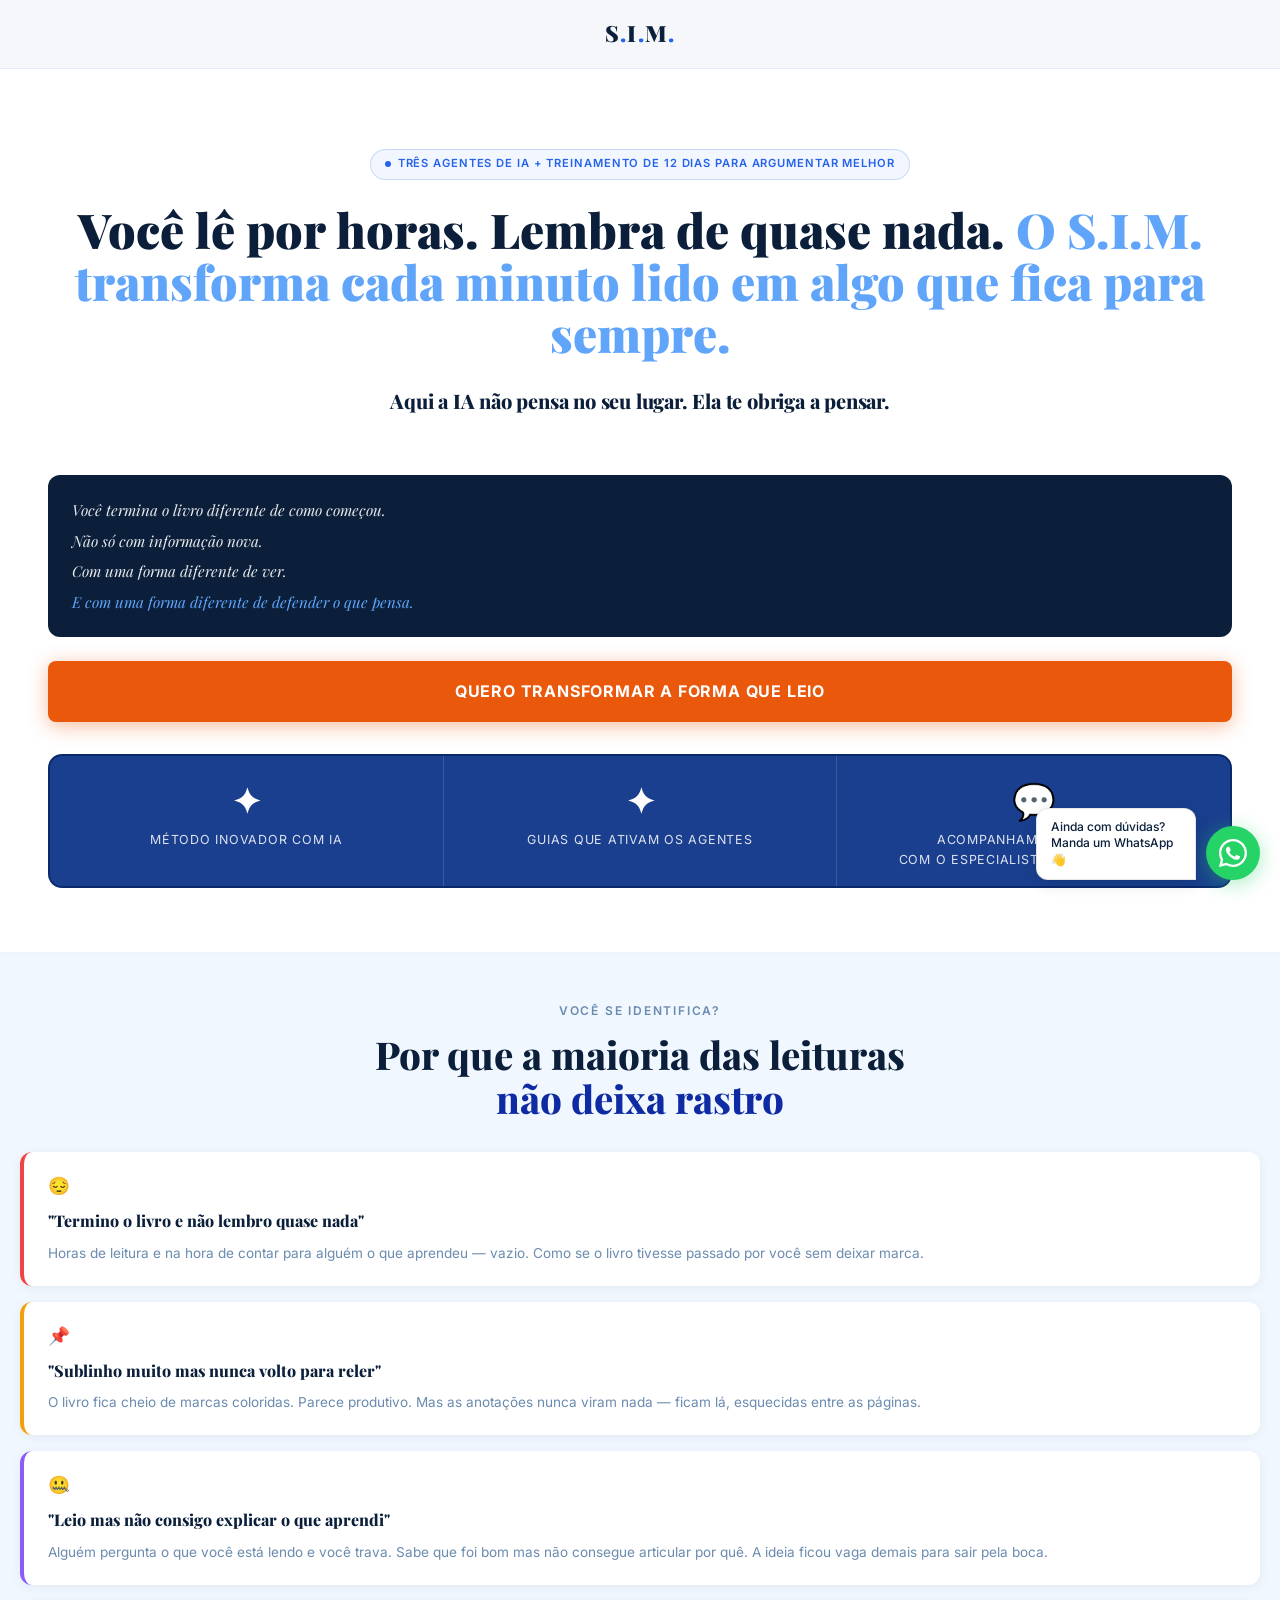
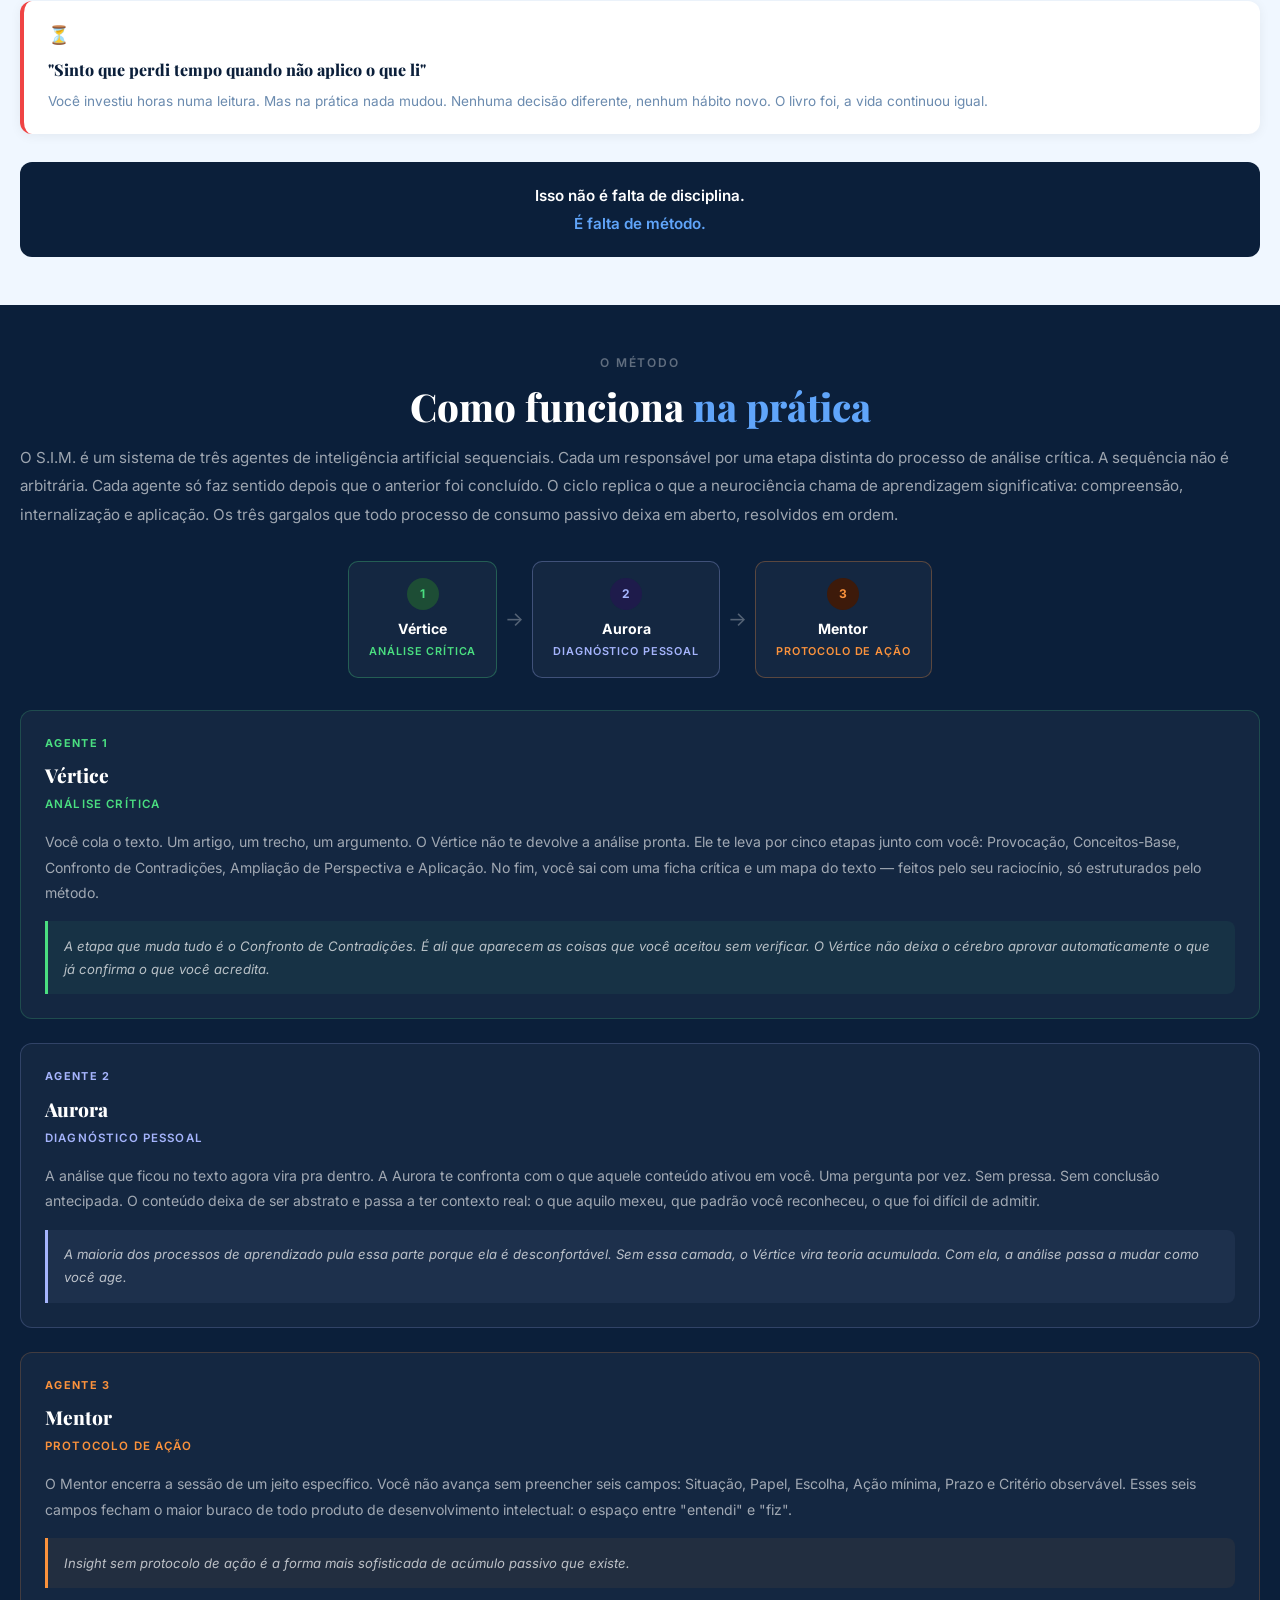
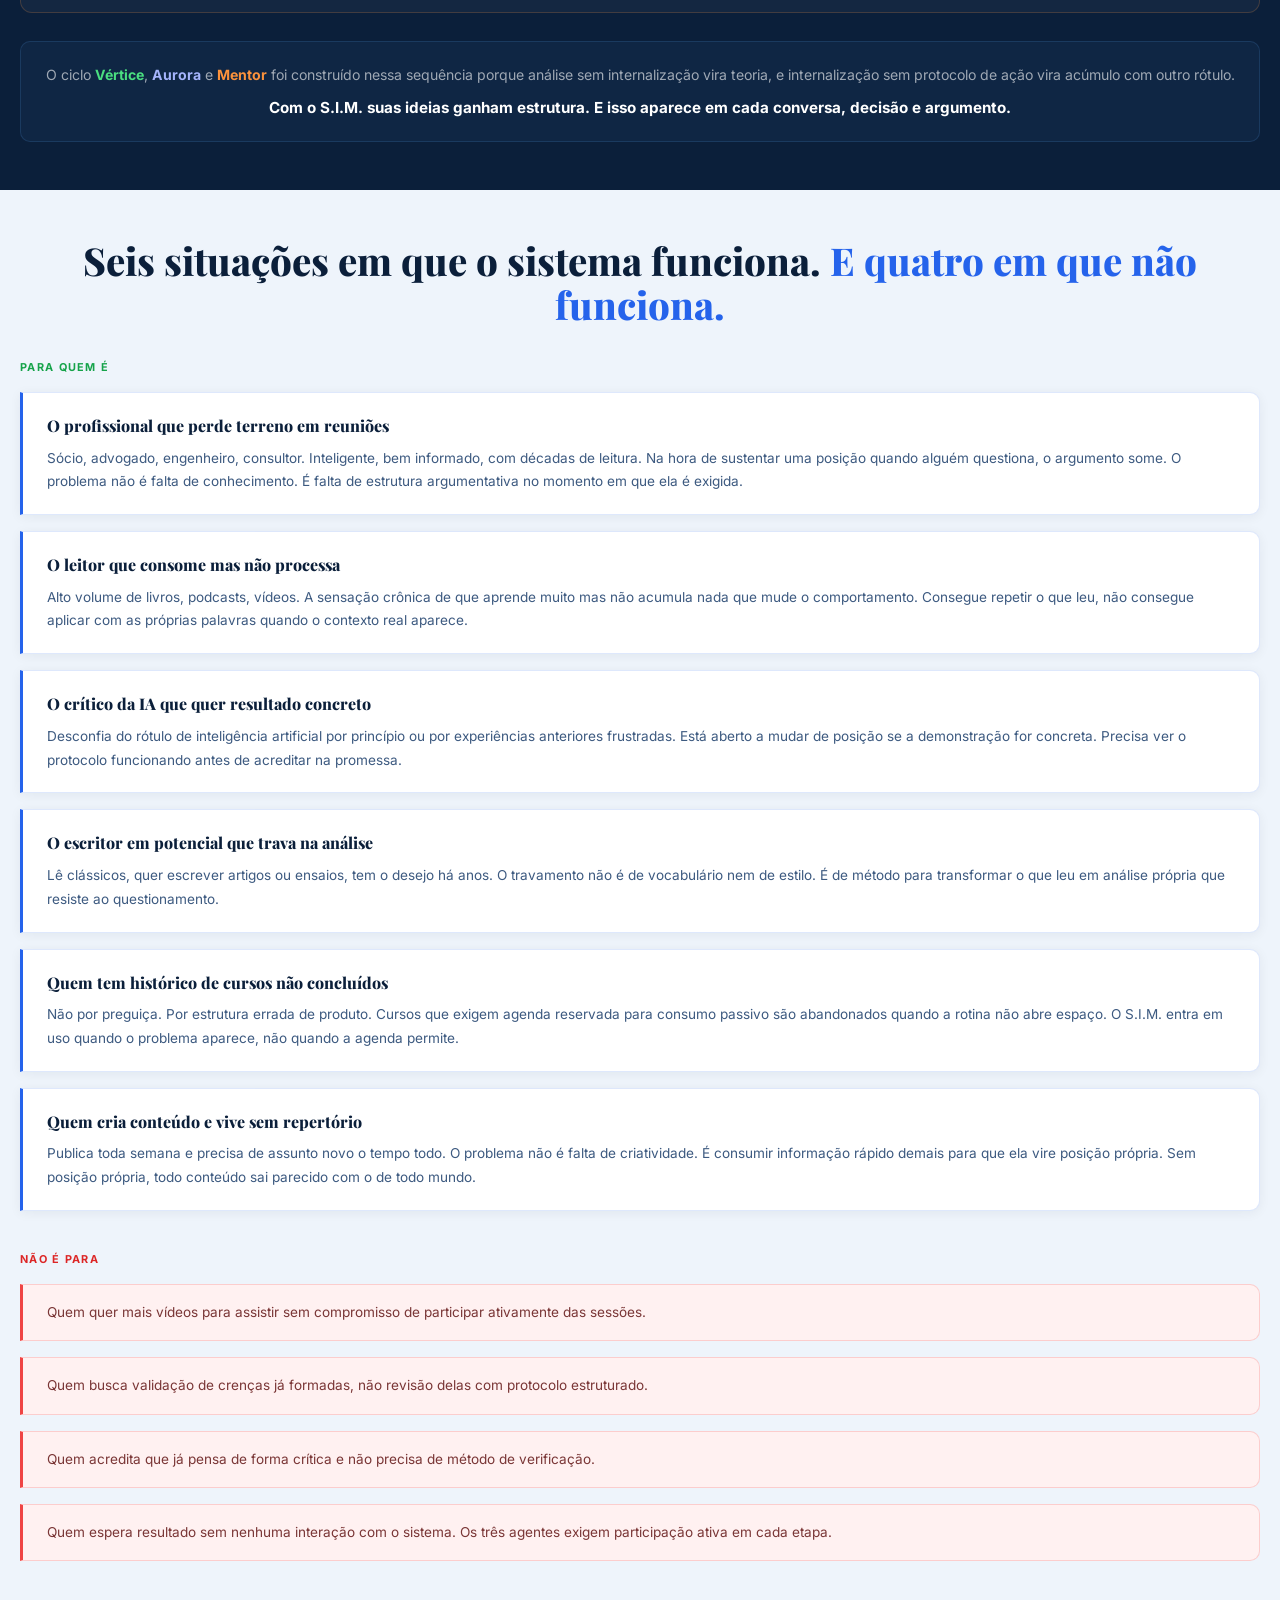
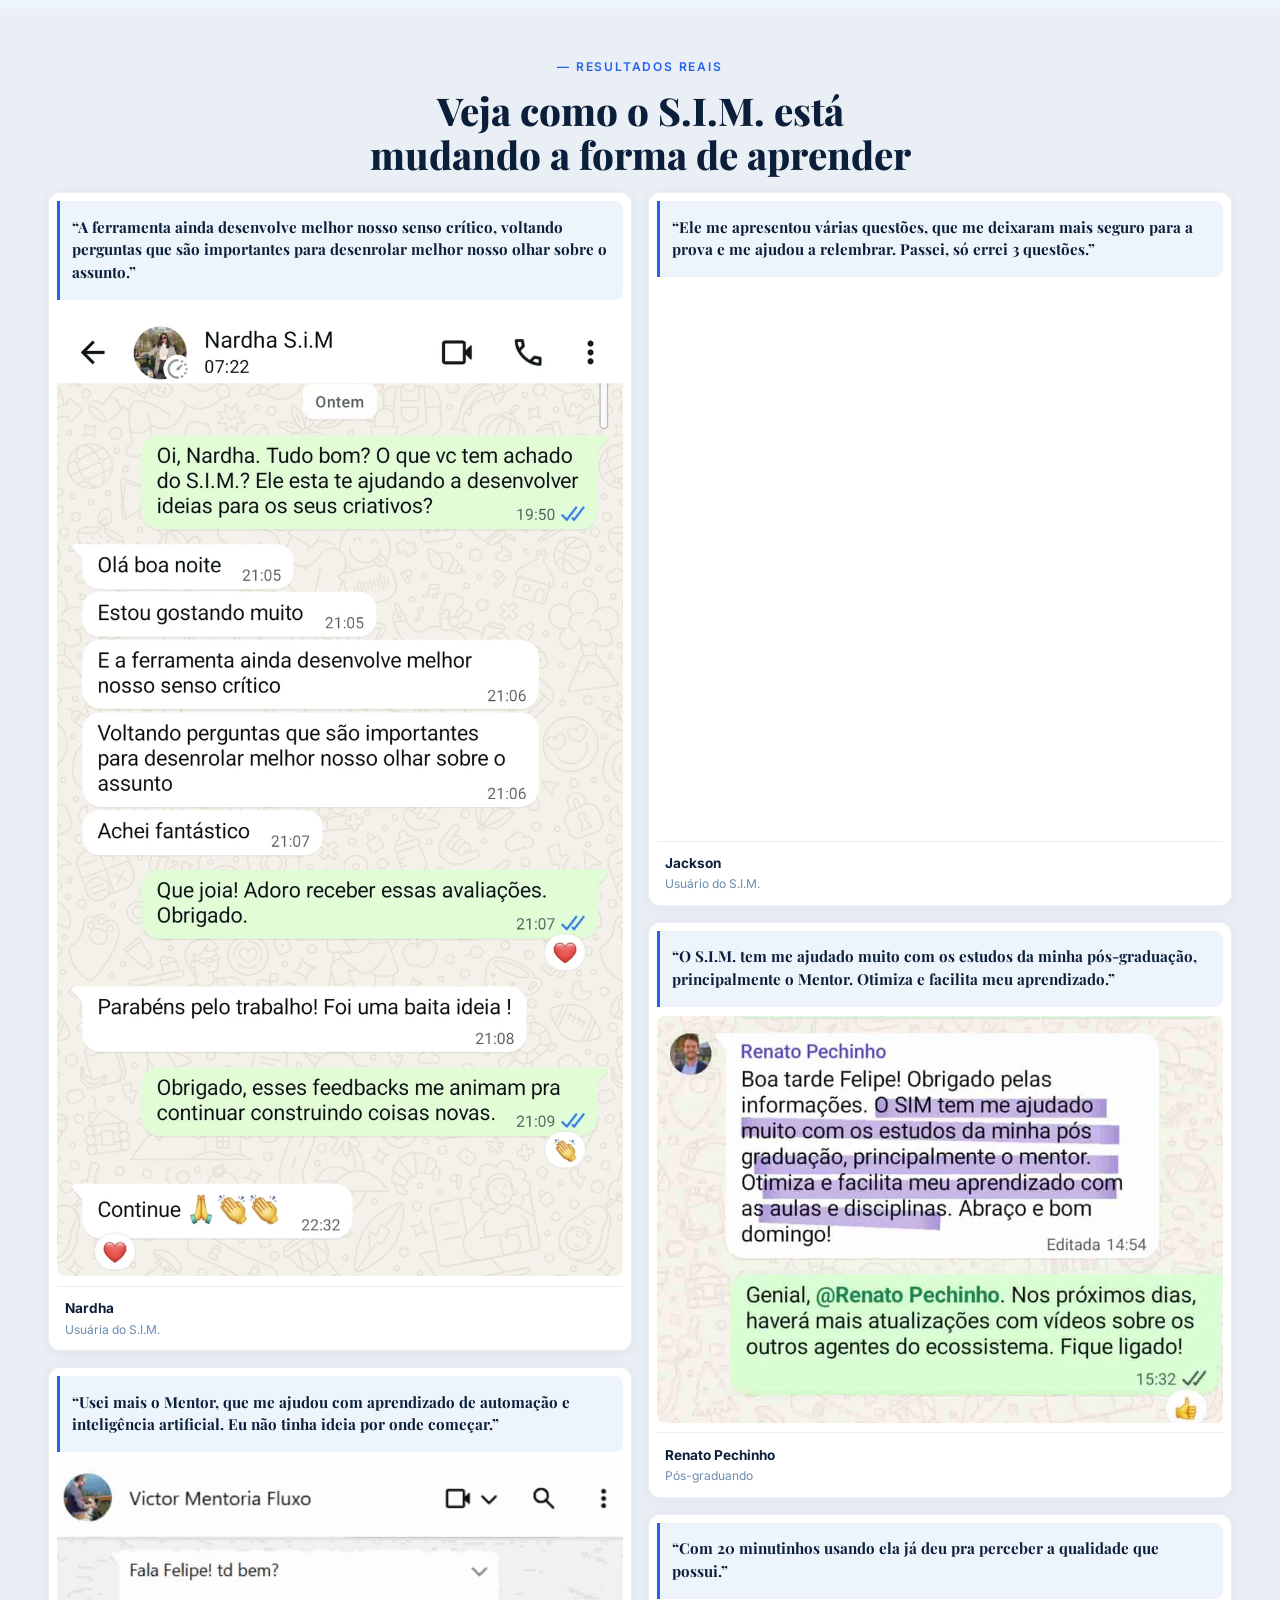
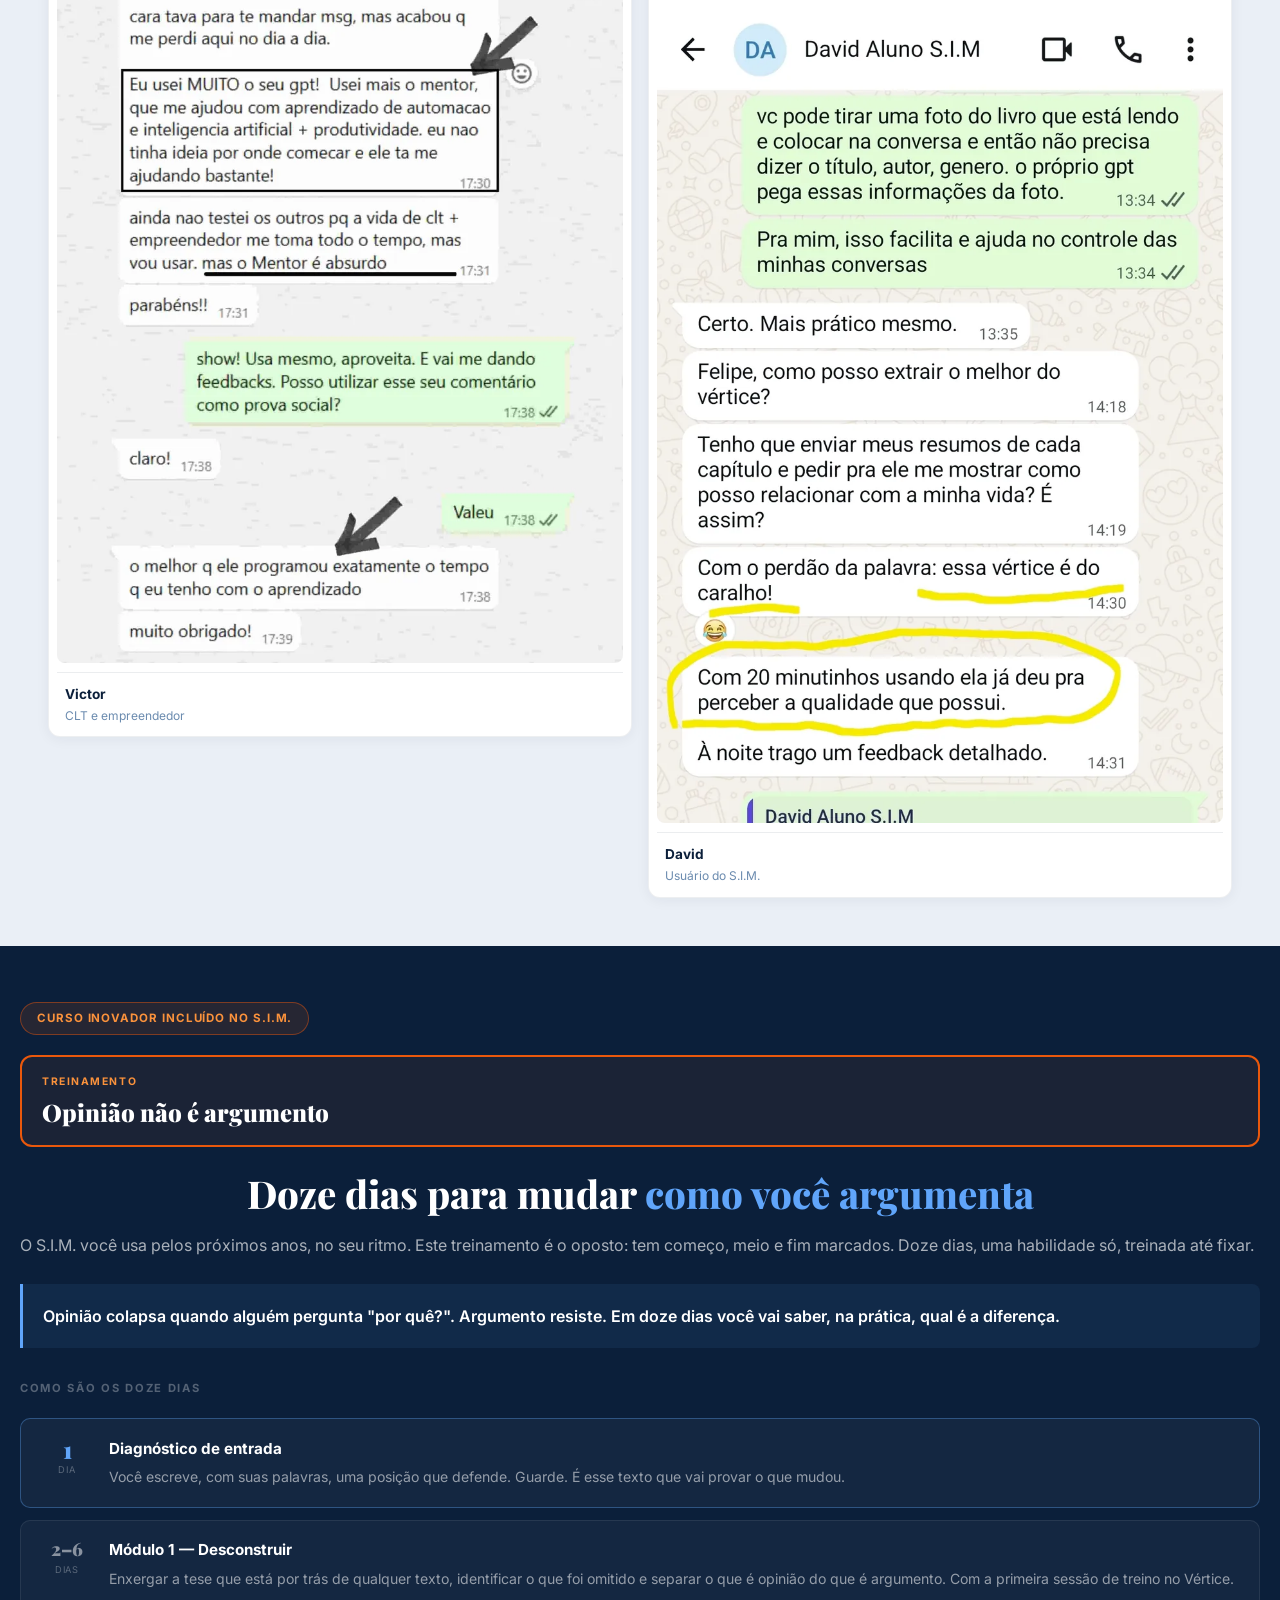
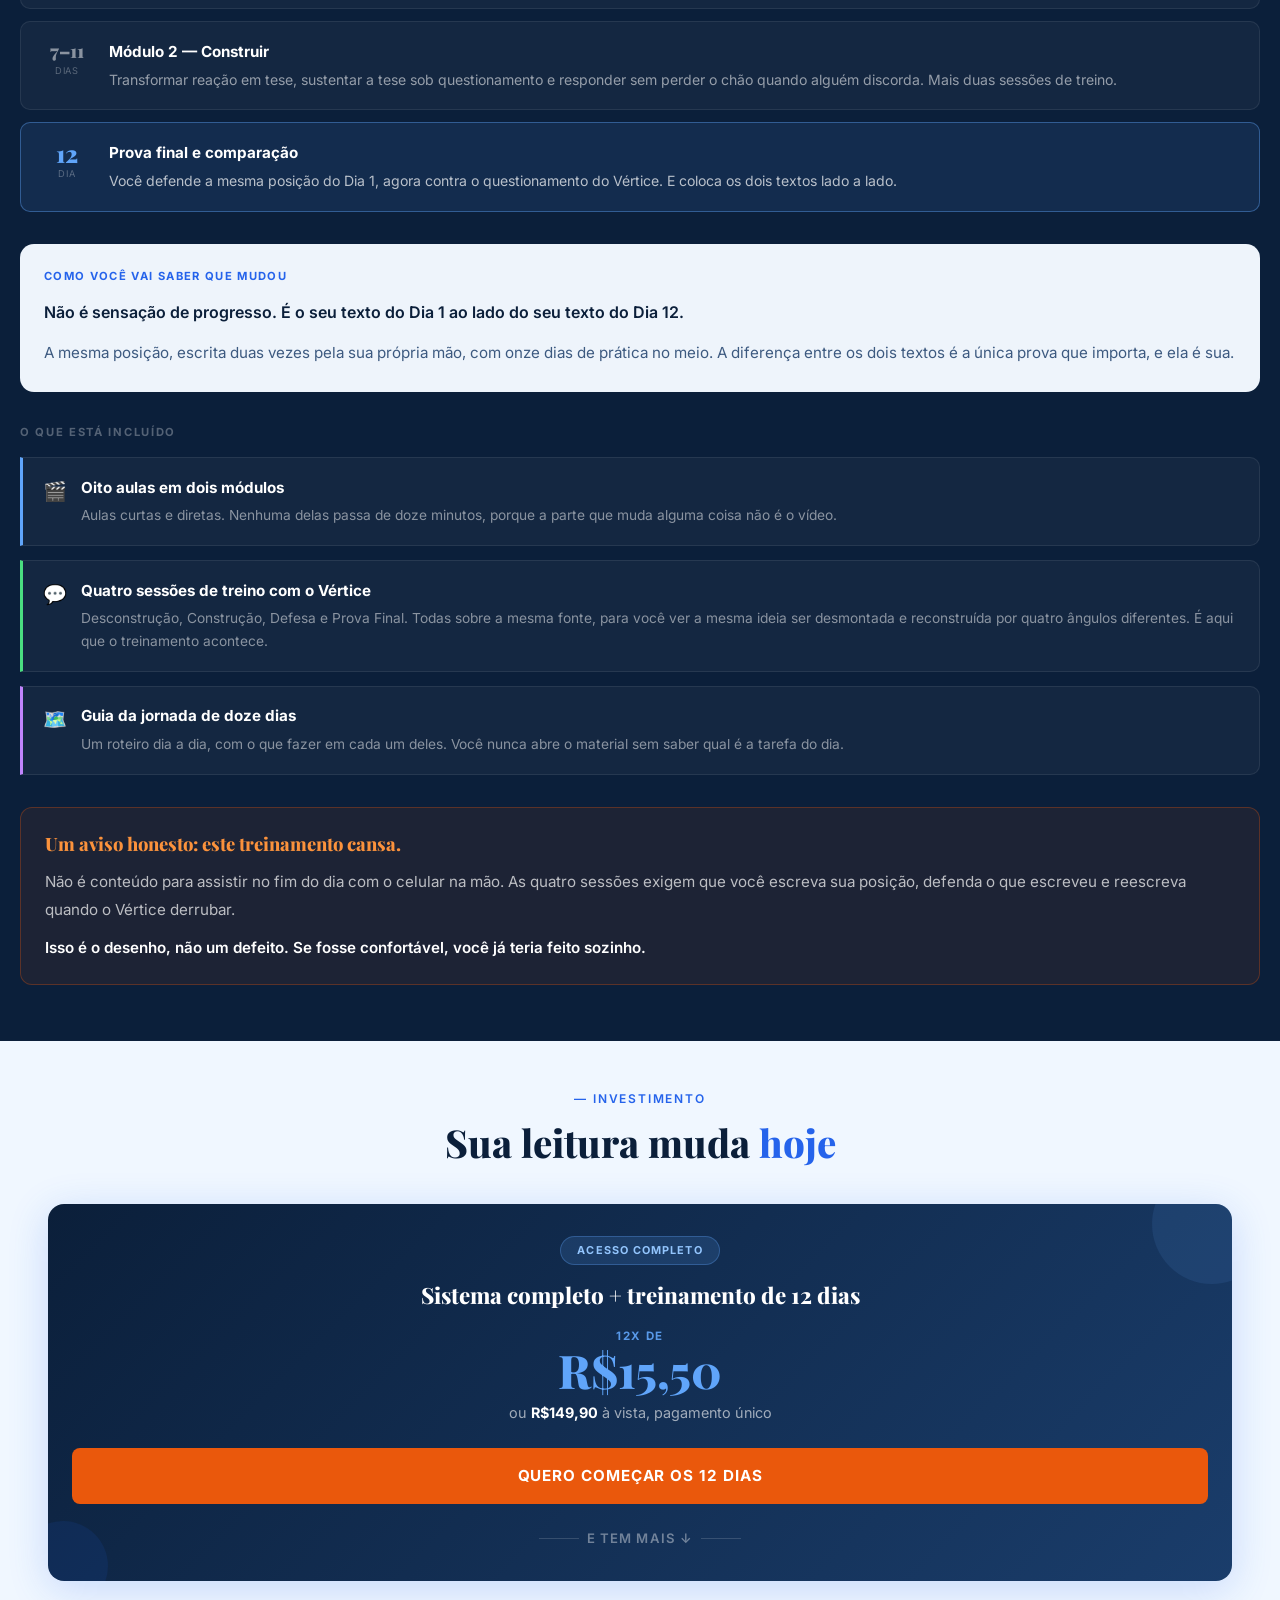
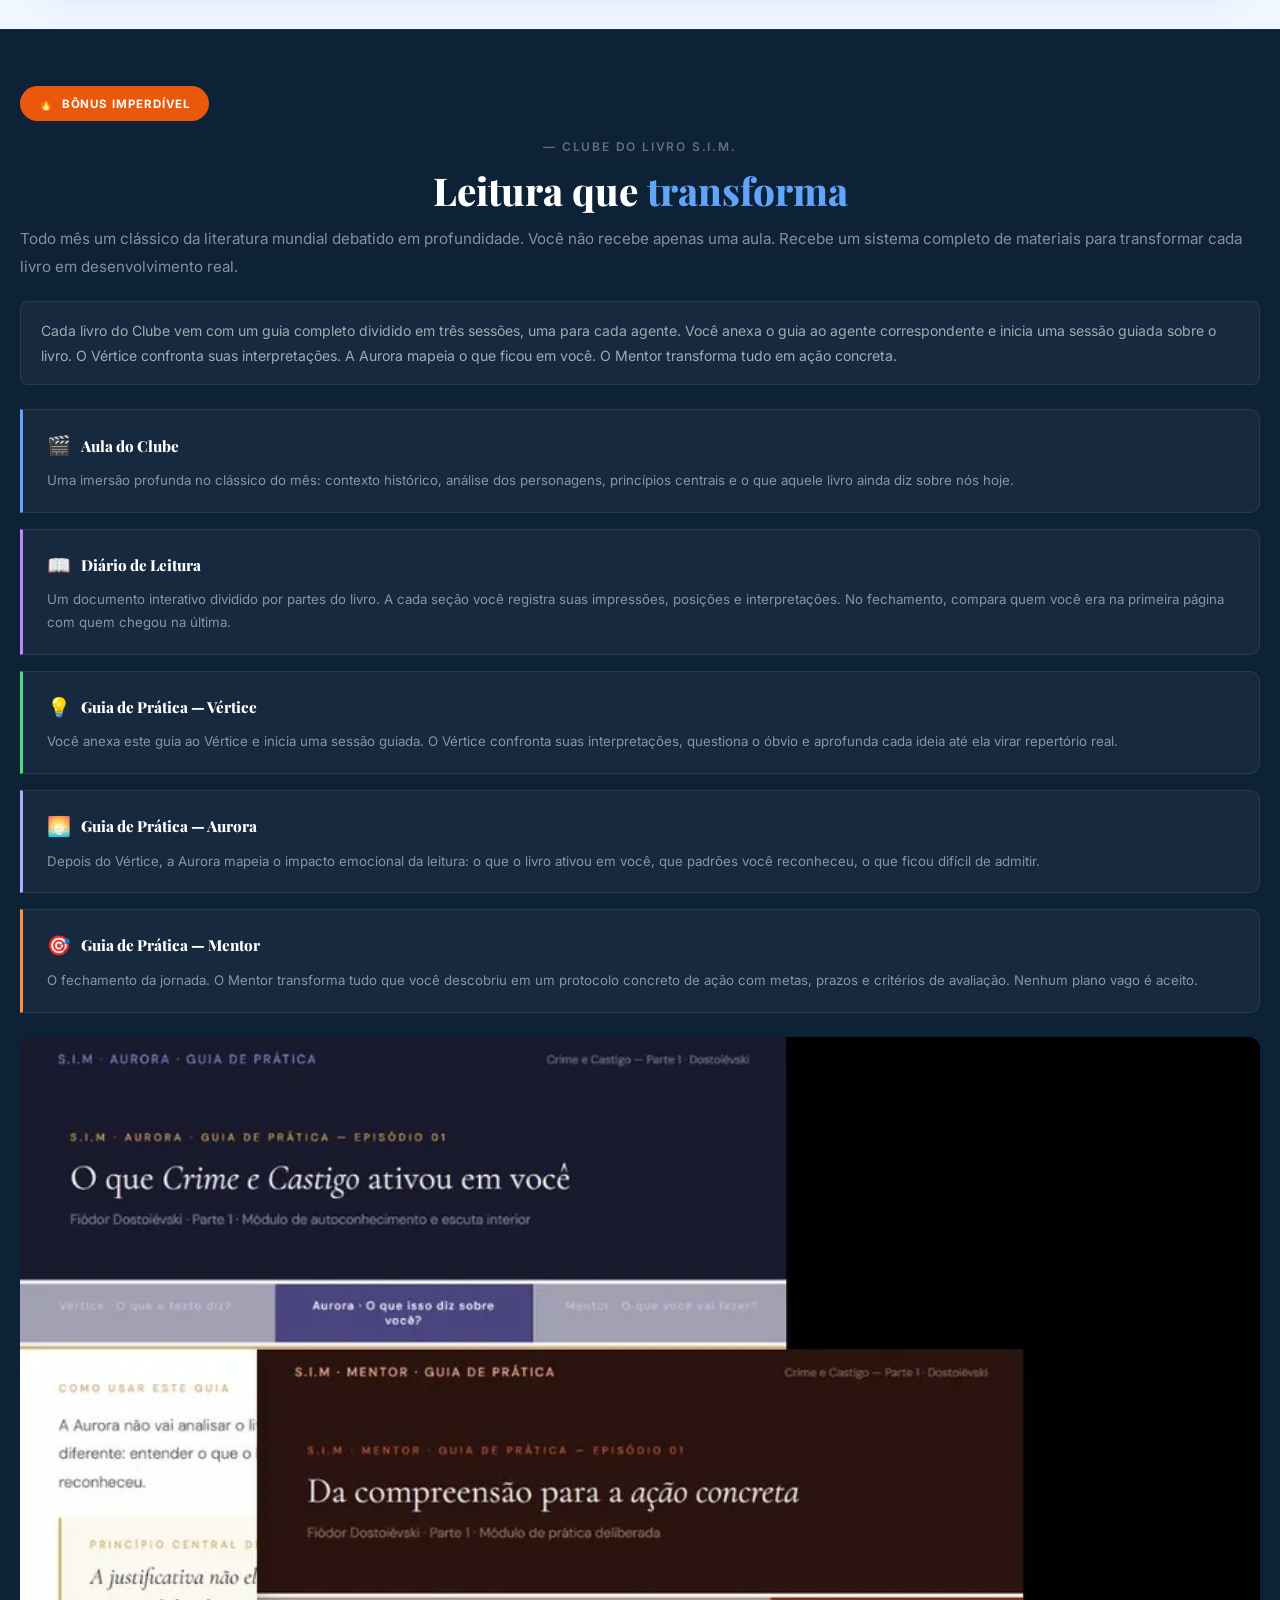
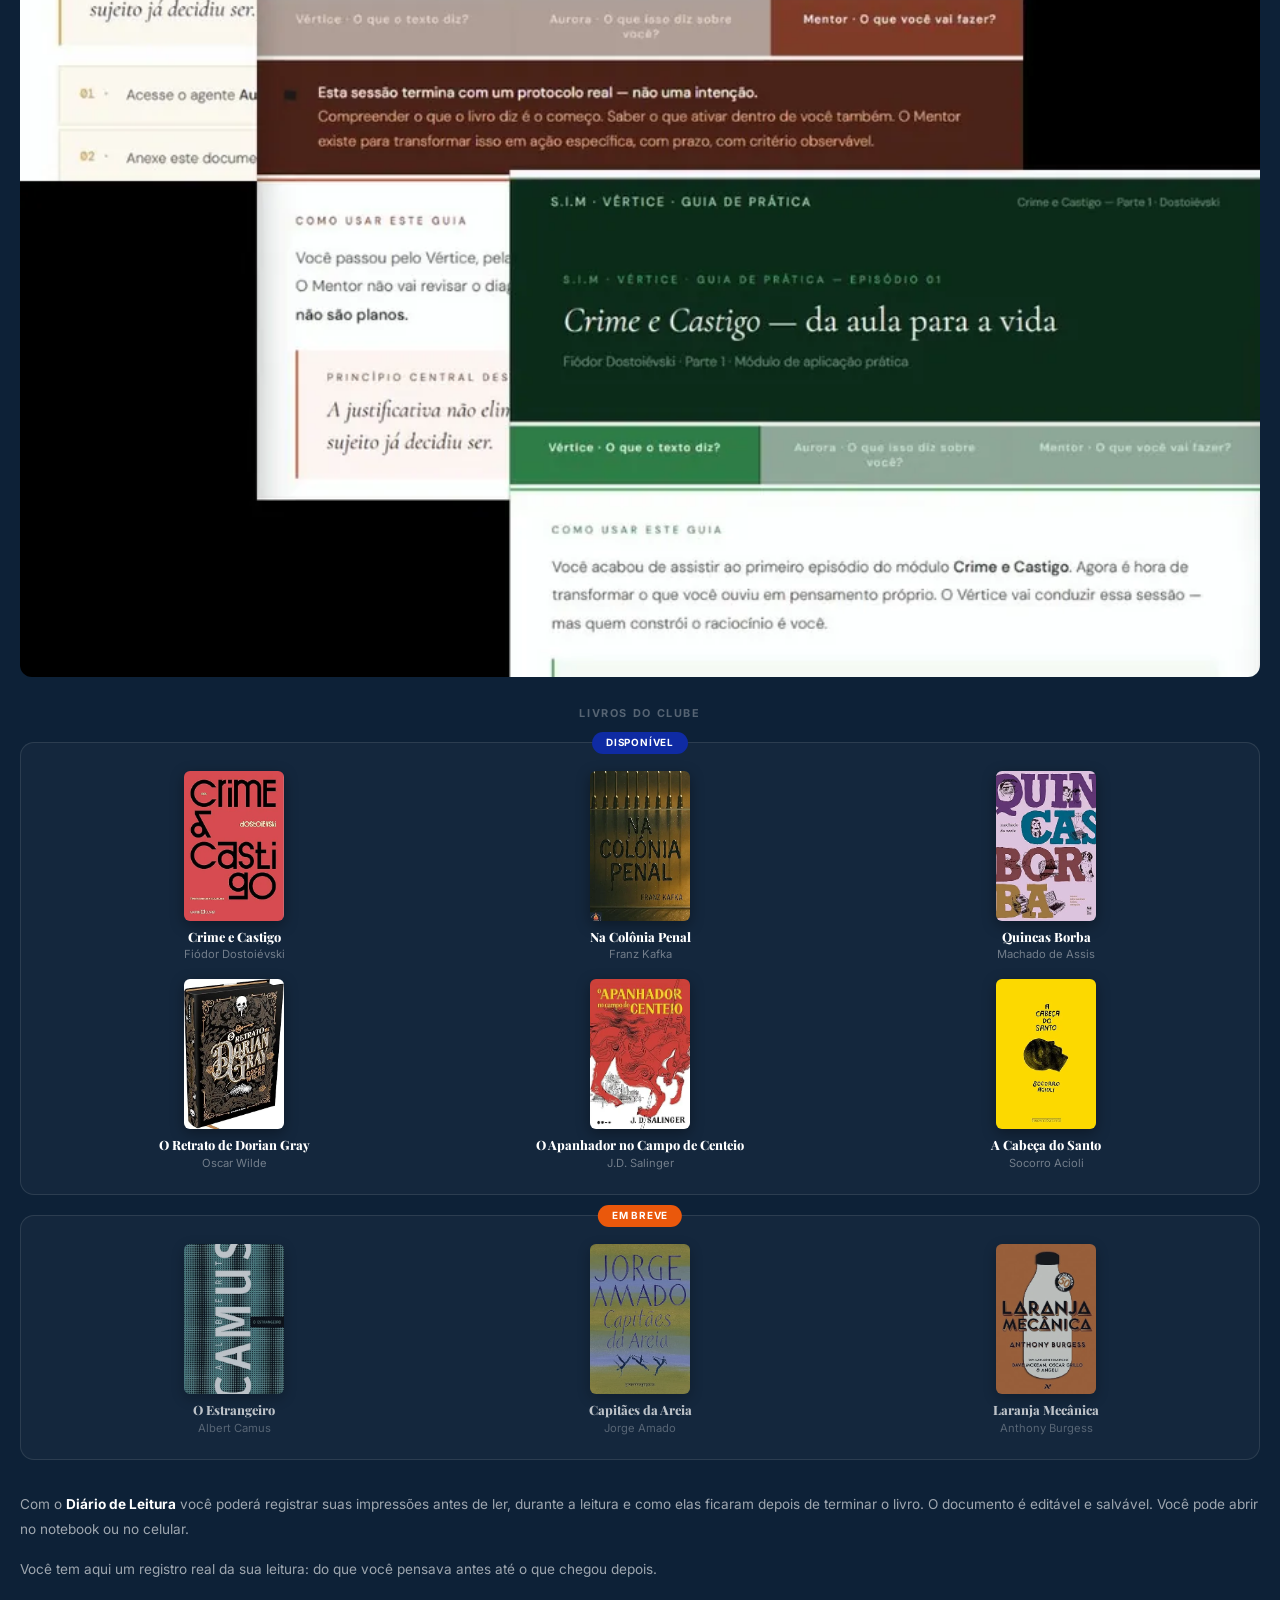
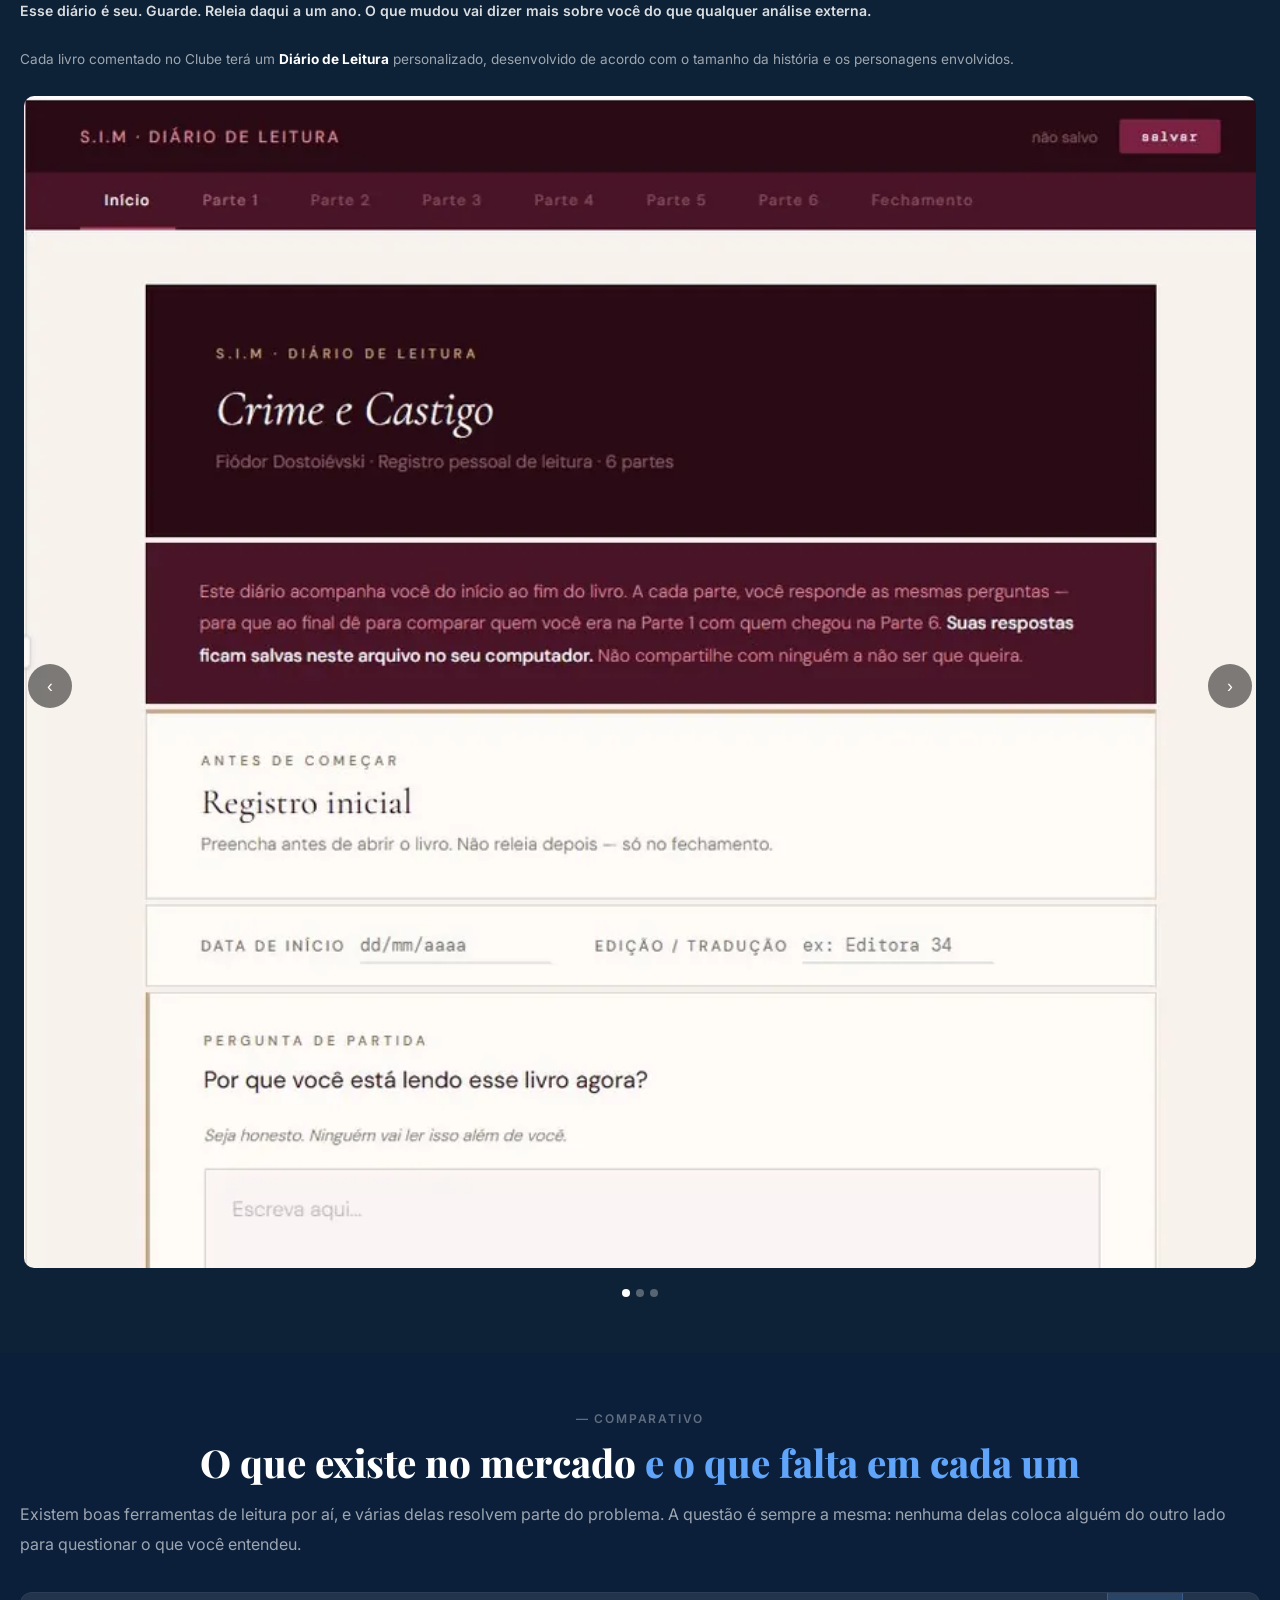
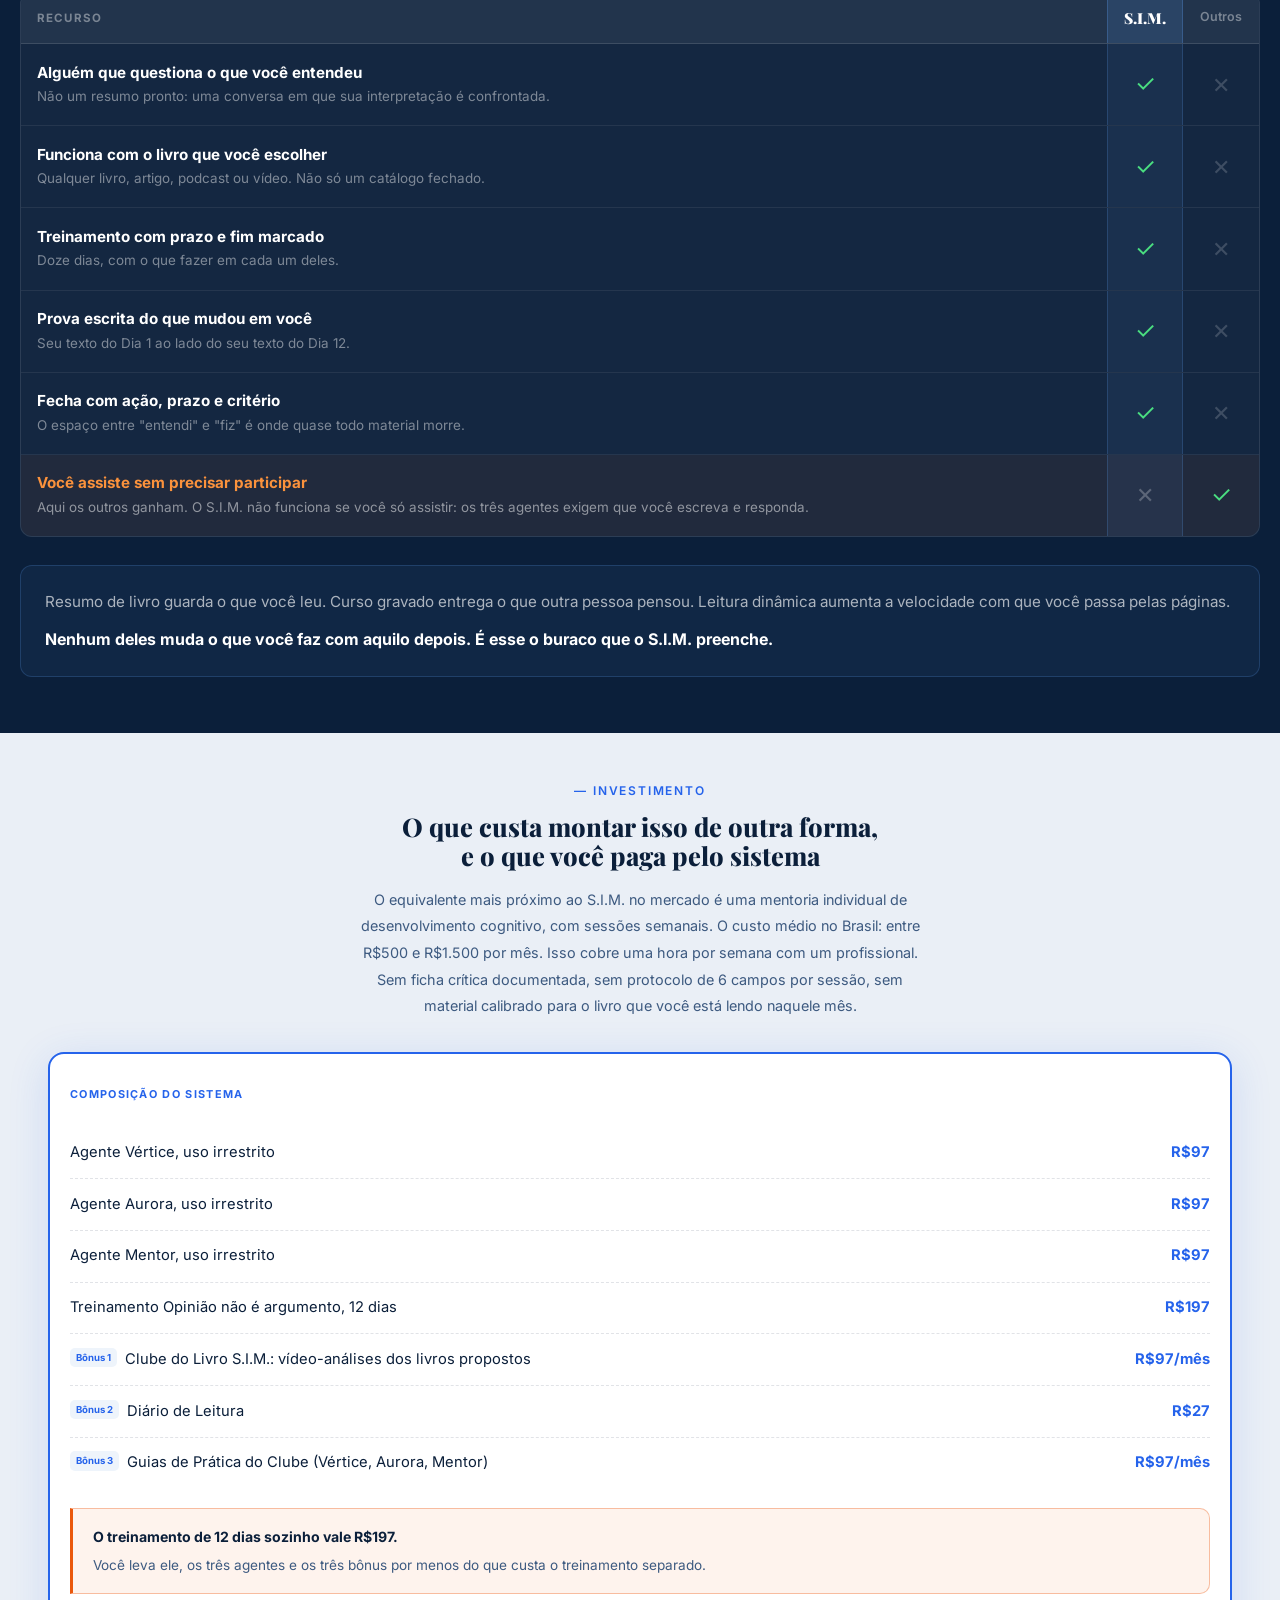
==== commit b621f423: "Atualiza landing: pilha R$709, sexto perfil, preco R$149,90 - Adiciona o sexto perfil "Quem cria con" ====
--- a/index.html
+++ b/index.html
@@ -614,7 +614,7 @@
   <section style="padding:3rem 1.25rem;background:#EEF4FB;">
 
     <h2 class="section-title reveal" style="color:#0B1F3A;text-align:center;margin-bottom:2rem;">
-      Cinco situações em que o sistema funciona.
+      Seis situações em que o sistema funciona.
       <span style="color:#2563EB;">E quatro em que não funciona.</span>
     </h2>
 
@@ -648,6 +648,11 @@
       <div style="background:#fff;border:1px solid rgba(37,99,235,0.15);border-left:3px solid #2563EB;border-radius:0 10px 10px 0;padding:1.25rem 1.5rem;box-shadow:0 2px 12px rgba(11,31,58,0.06);">
         <h3 style="font-family:'Playfair Display',serif;font-size:1rem;font-weight:800;color:#0B1F3A;margin-bottom:0.5rem;">Quem tem histórico de cursos não concluídos</h3>
         <p style="font-size:0.85rem;color:#3D5A80;line-height:1.75;">Não por preguiça. Por estrutura errada de produto. Cursos que exigem agenda reservada para consumo passivo são abandonados quando a rotina não abre espaço. O S.I.M. entra em uso quando o problema aparece, não quando a agenda permite.</p>
+      </div>
+
+      <div style="background:#fff;border:1px solid rgba(37,99,235,0.15);border-left:3px solid #2563EB;border-radius:0 10px 10px 0;padding:1.25rem 1.5rem;box-shadow:0 2px 12px rgba(11,31,58,0.06);">
+        <h3 style="font-family:'Playfair Display',serif;font-size:1rem;font-weight:800;color:#0B1F3A;margin-bottom:0.5rem;">Quem cria conteúdo e vive sem repertório</h3>
+        <p style="font-size:0.85rem;color:#3D5A80;line-height:1.75;">Publica toda semana e precisa de assunto novo o tempo todo. O problema não é falta de criatividade. É consumir informação rápido demais para que ela vire posição própria. Sem posição própria, todo conteúdo sai parecido com o de todo mundo.</p>
       </div>
 
     </div>
@@ -1232,17 +1237,17 @@
 
       <div style="display:flex;align-items:center;justify-content:space-between;gap:1rem;padding:0.85rem 0;border-bottom:1px dashed rgba(11,31,58,0.12);">
         <span style="font-size:0.92rem;color:#0B1F3A;">Agente Vértice, uso irrestrito</span>
-        <span style="font-size:0.92rem;font-weight:700;color:#2563EB;white-space:nowrap;">R$197</span>
+        <span style="font-size:0.92rem;font-weight:700;color:#2563EB;white-space:nowrap;">R$97</span>
       </div>
 
       <div style="display:flex;align-items:center;justify-content:space-between;gap:1rem;padding:0.85rem 0;border-bottom:1px dashed rgba(11,31,58,0.12);">
         <span style="font-size:0.92rem;color:#0B1F3A;">Agente Aurora, uso irrestrito</span>
-        <span style="font-size:0.92rem;font-weight:700;color:#2563EB;white-space:nowrap;">R$147</span>
+        <span style="font-size:0.92rem;font-weight:700;color:#2563EB;white-space:nowrap;">R$97</span>
       </div>
 
       <div style="display:flex;align-items:center;justify-content:space-between;gap:1rem;padding:0.85rem 0;border-bottom:1px dashed rgba(11,31,58,0.12);">
         <span style="font-size:0.92rem;color:#0B1F3A;">Agente Mentor, uso irrestrito</span>
-        <span style="font-size:0.92rem;font-weight:700;color:#2563EB;white-space:nowrap;">R$147</span>
+        <span style="font-size:0.92rem;font-weight:700;color:#2563EB;white-space:nowrap;">R$97</span>
       </div>
 
       <div style="display:flex;align-items:center;justify-content:space-between;gap:1rem;padding:0.85rem 0;border-bottom:1px dashed rgba(11,31,58,0.12);">
@@ -1257,7 +1262,7 @@
 
       <div style="display:flex;align-items:center;justify-content:space-between;gap:1rem;padding:0.85rem 0;border-bottom:1px dashed rgba(11,31,58,0.12);">
         <span style="font-size:0.92rem;color:#0B1F3A;display:flex;align-items:flex-start;gap:0.5rem;flex-wrap:wrap;"><span style="display:inline-block;background:#EEF4FB;color:#2563EB;font-size:0.6rem;font-weight:700;padding:2px 6px;border-radius:5px;white-space:nowrap;">Bônus 2</span>Diário de Leitura</span>
-        <span style="font-size:0.92rem;font-weight:700;color:#2563EB;white-space:nowrap;">R$47</span>
+        <span style="font-size:0.92rem;font-weight:700;color:#2563EB;white-space:nowrap;">R$27</span>
       </div>
 
       <div style="display:flex;align-items:center;justify-content:space-between;gap:1rem;padding:0.85rem 0;">
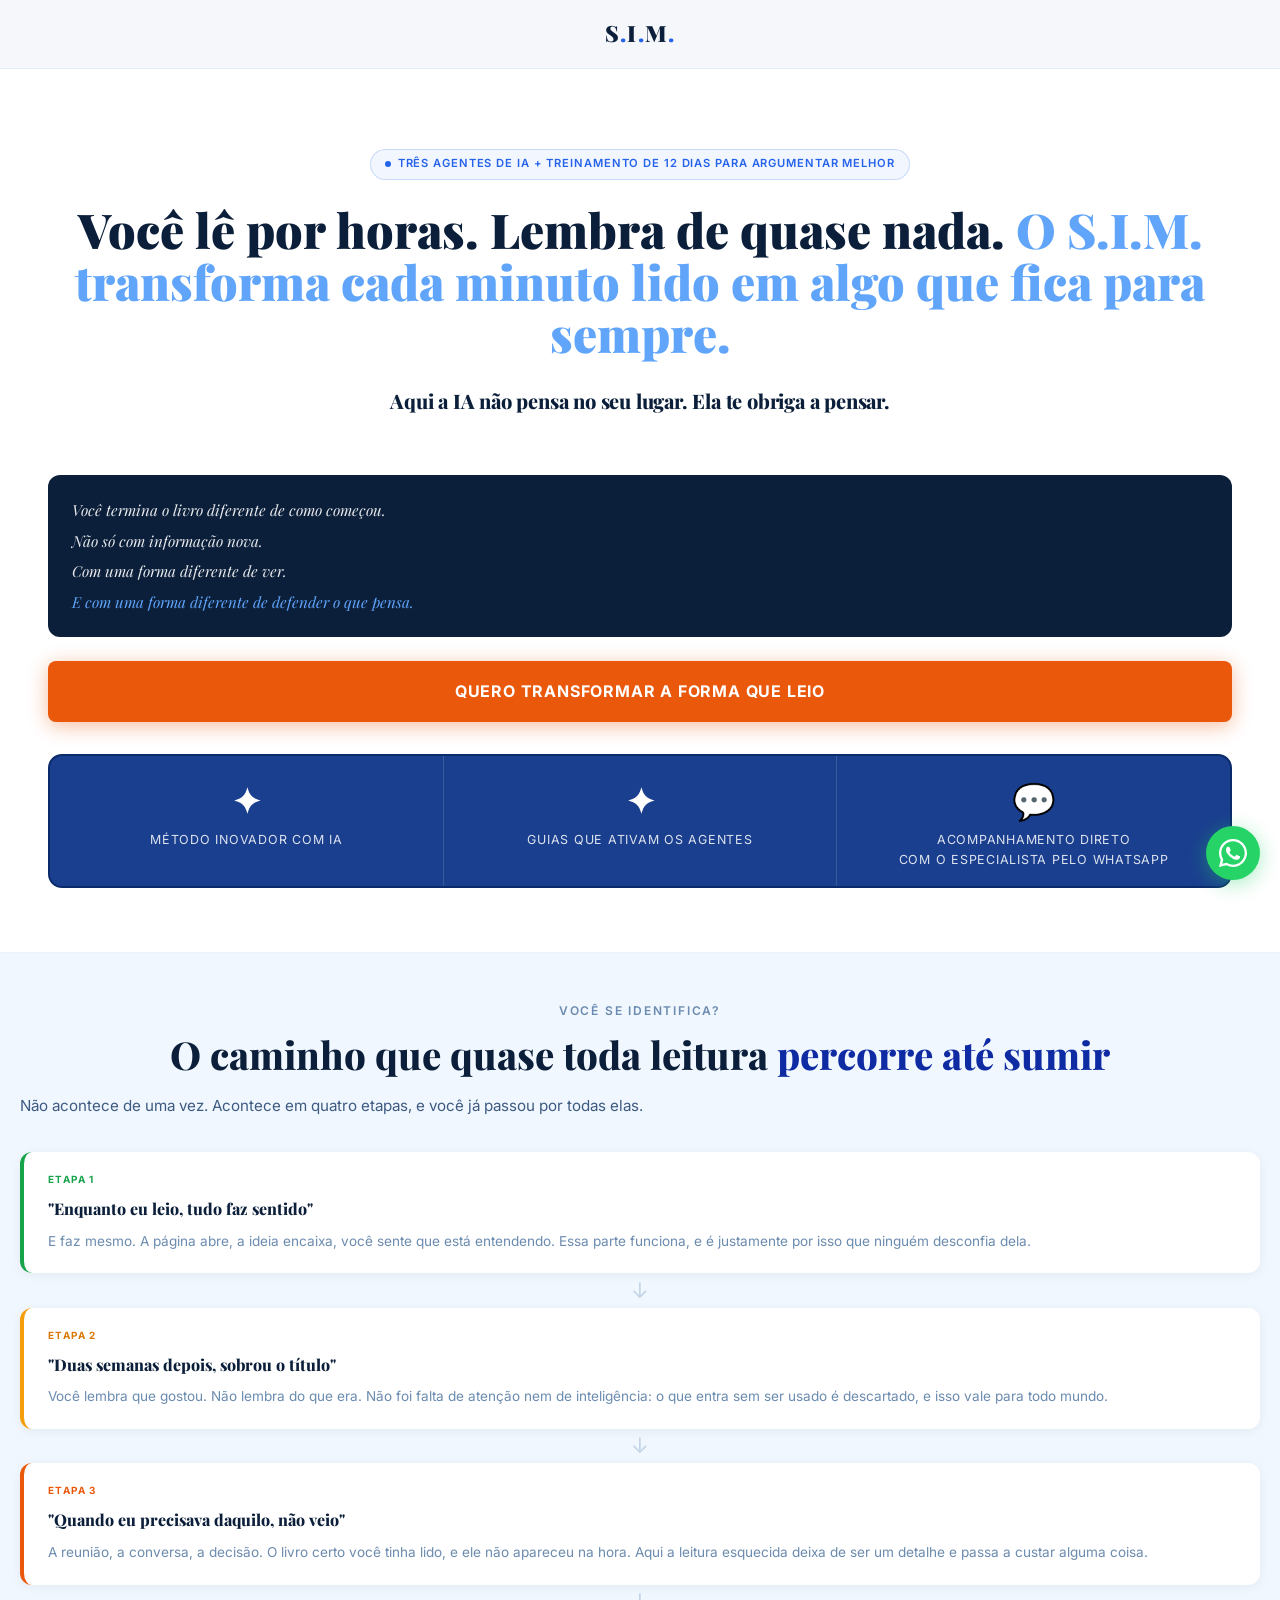
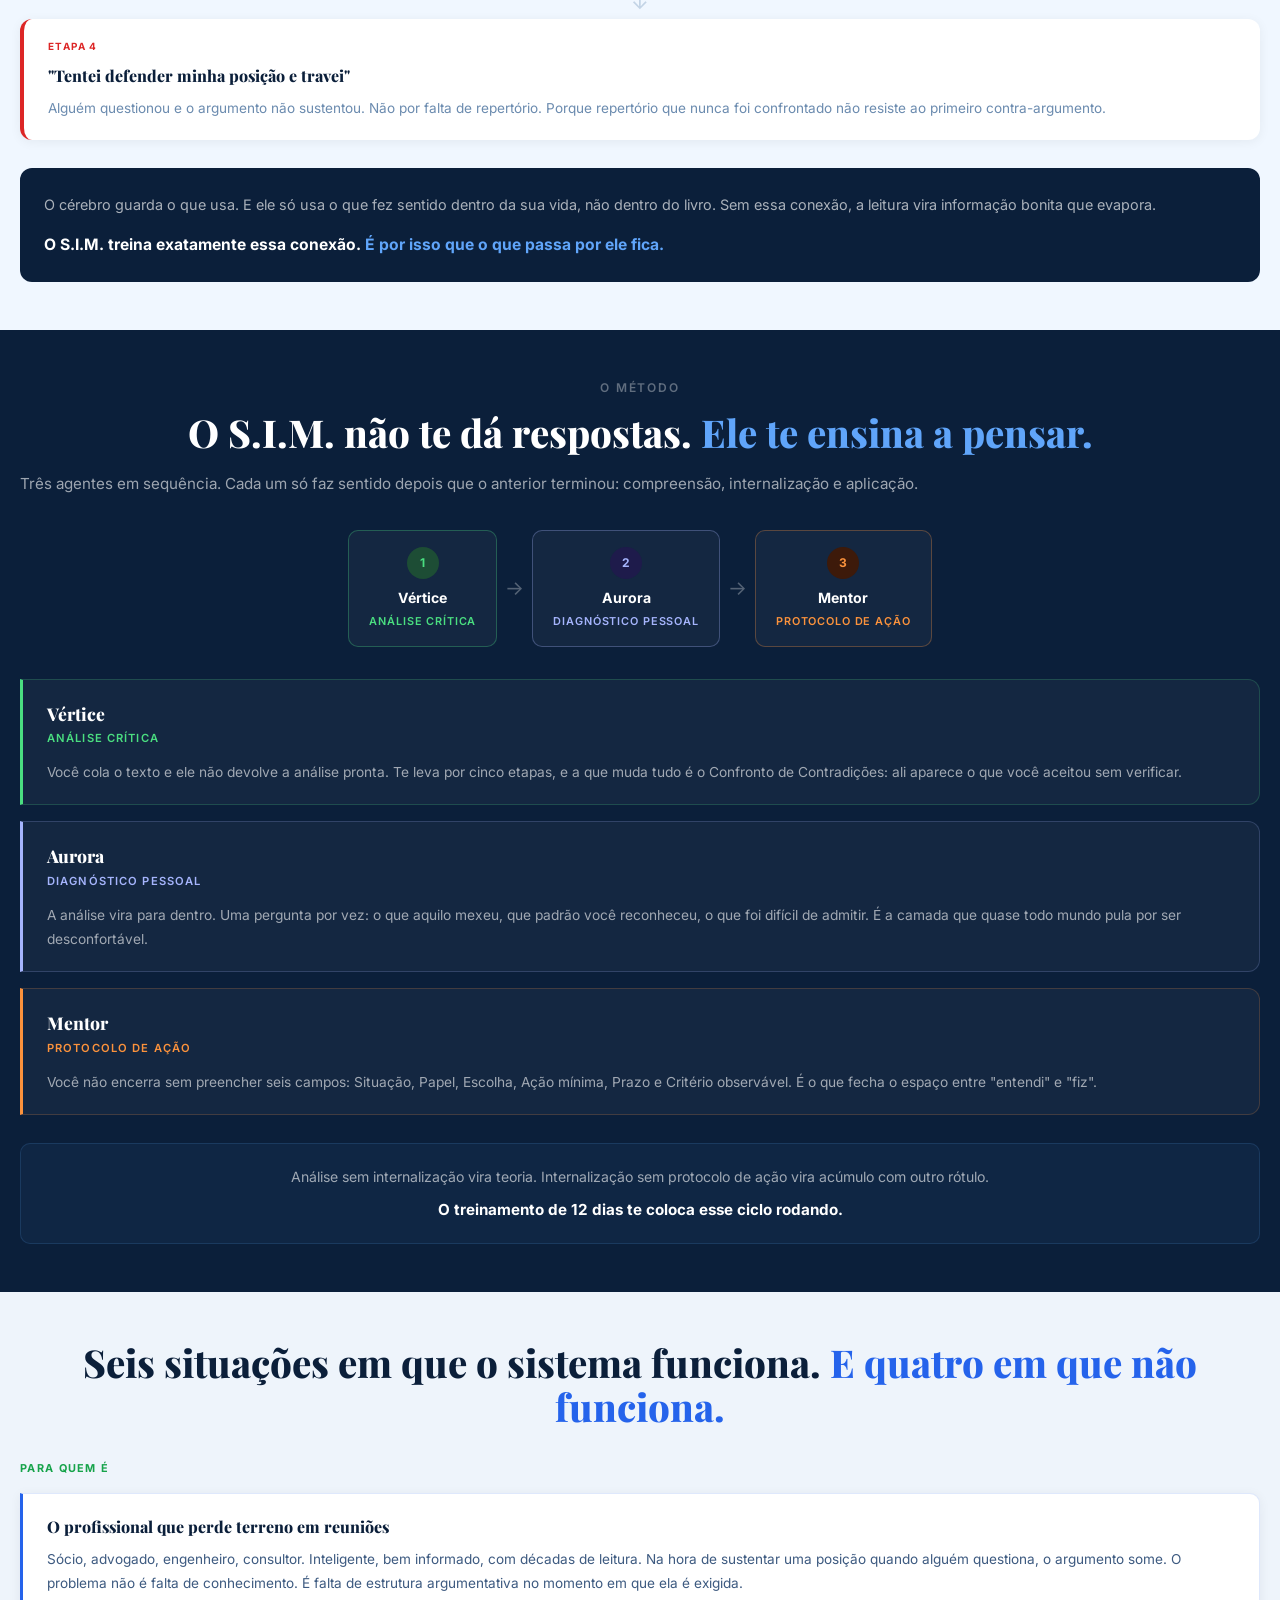
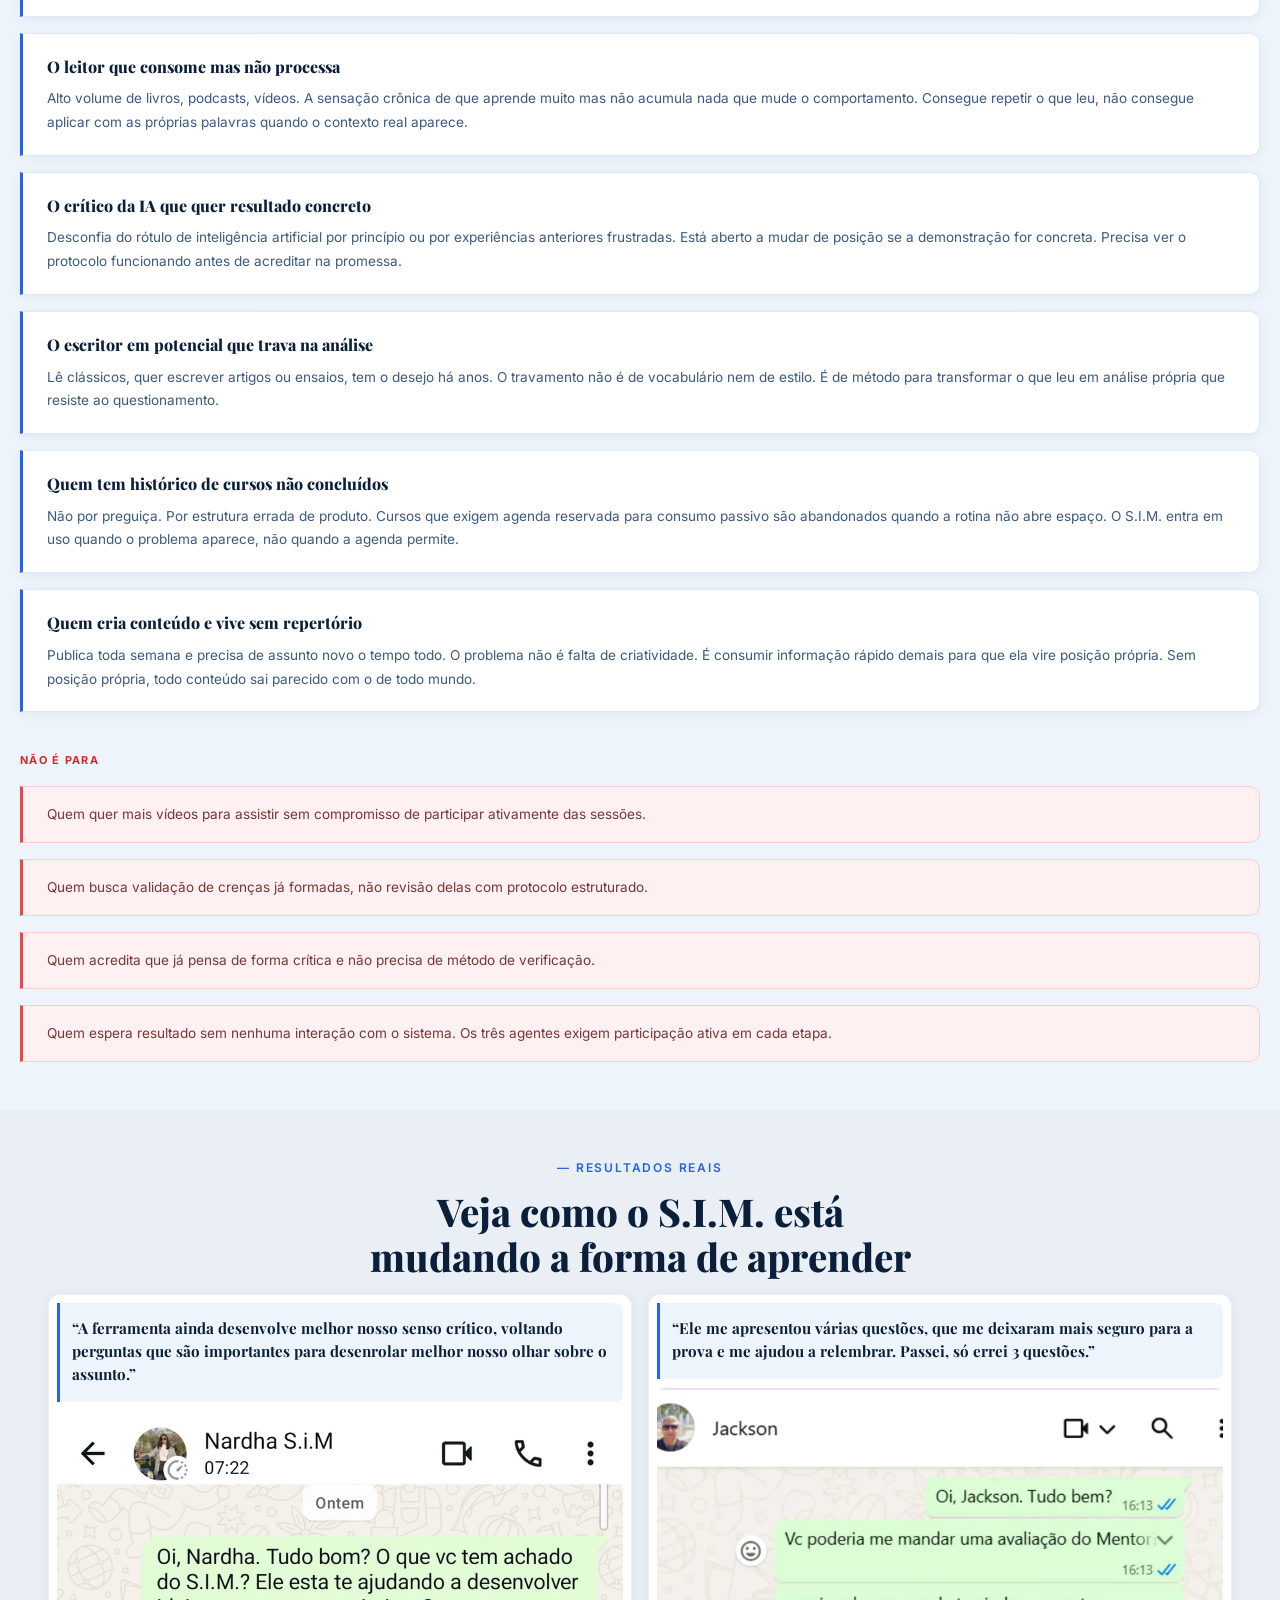
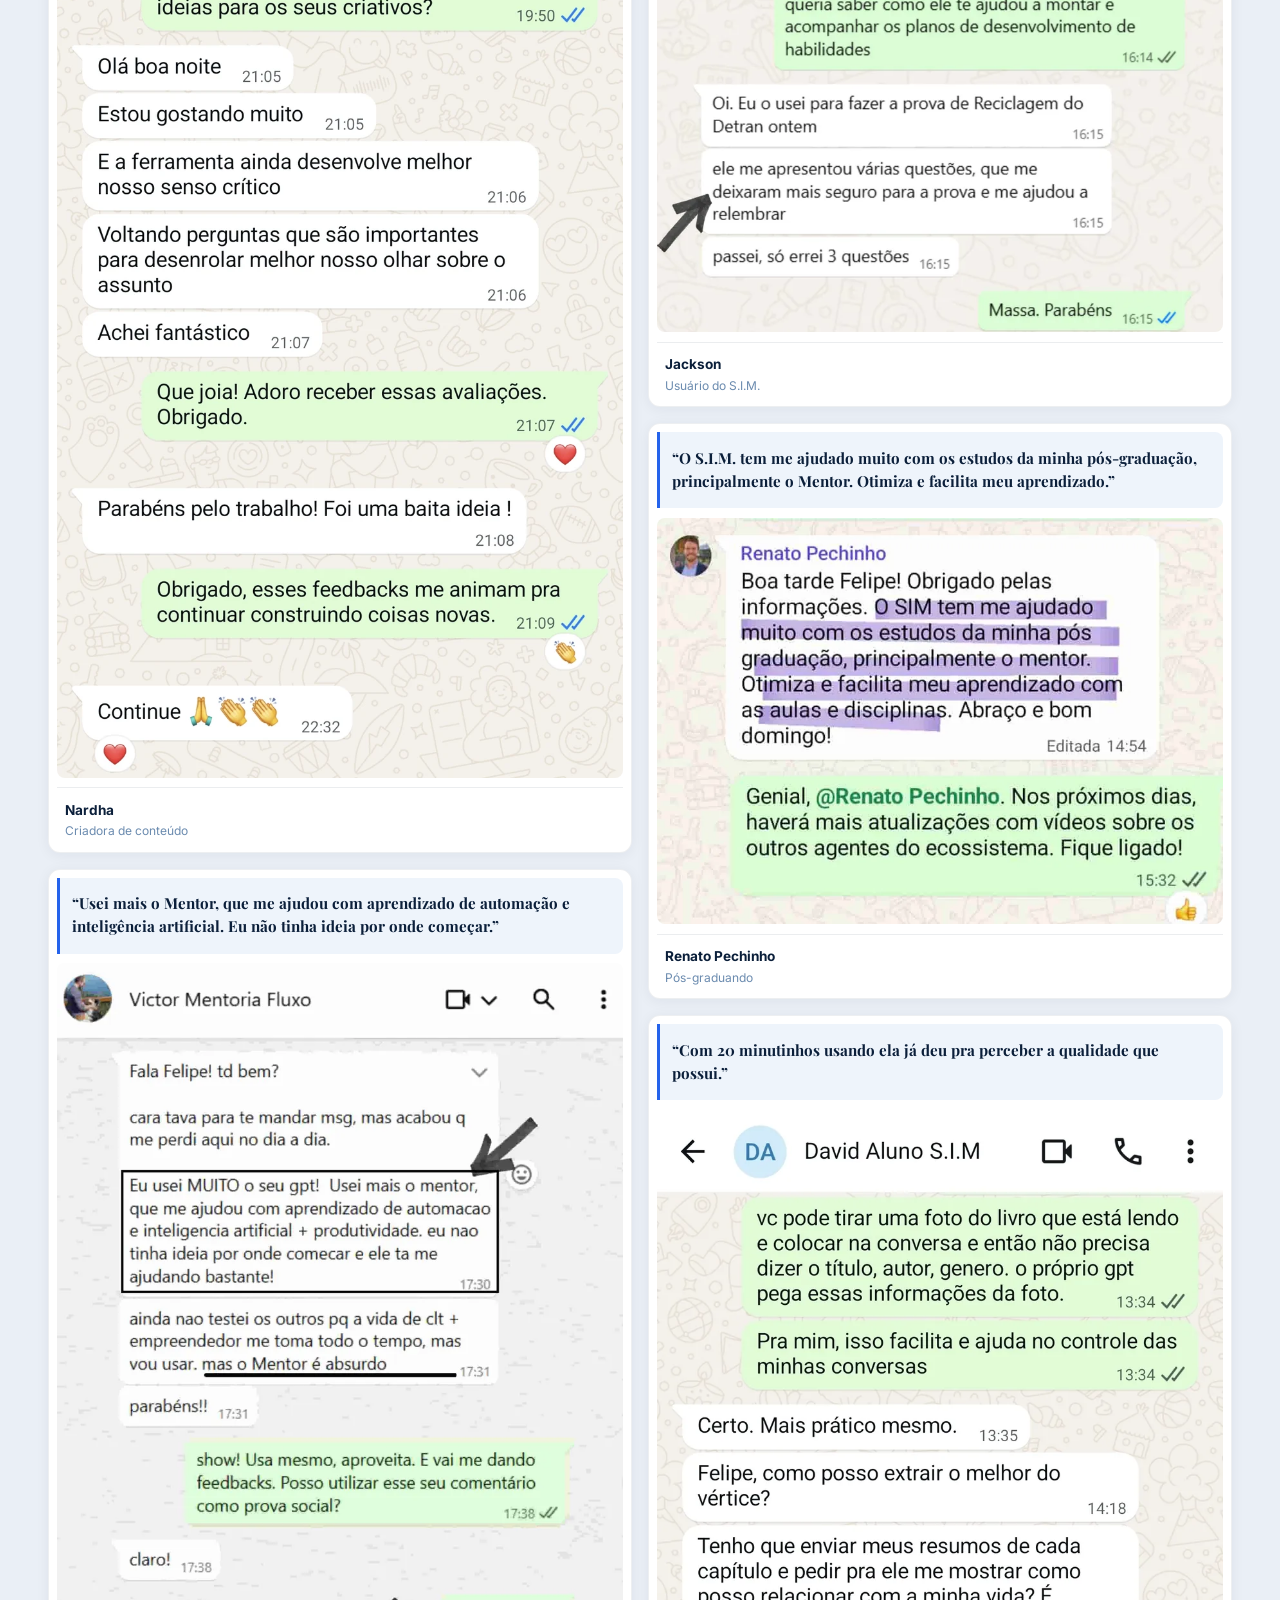
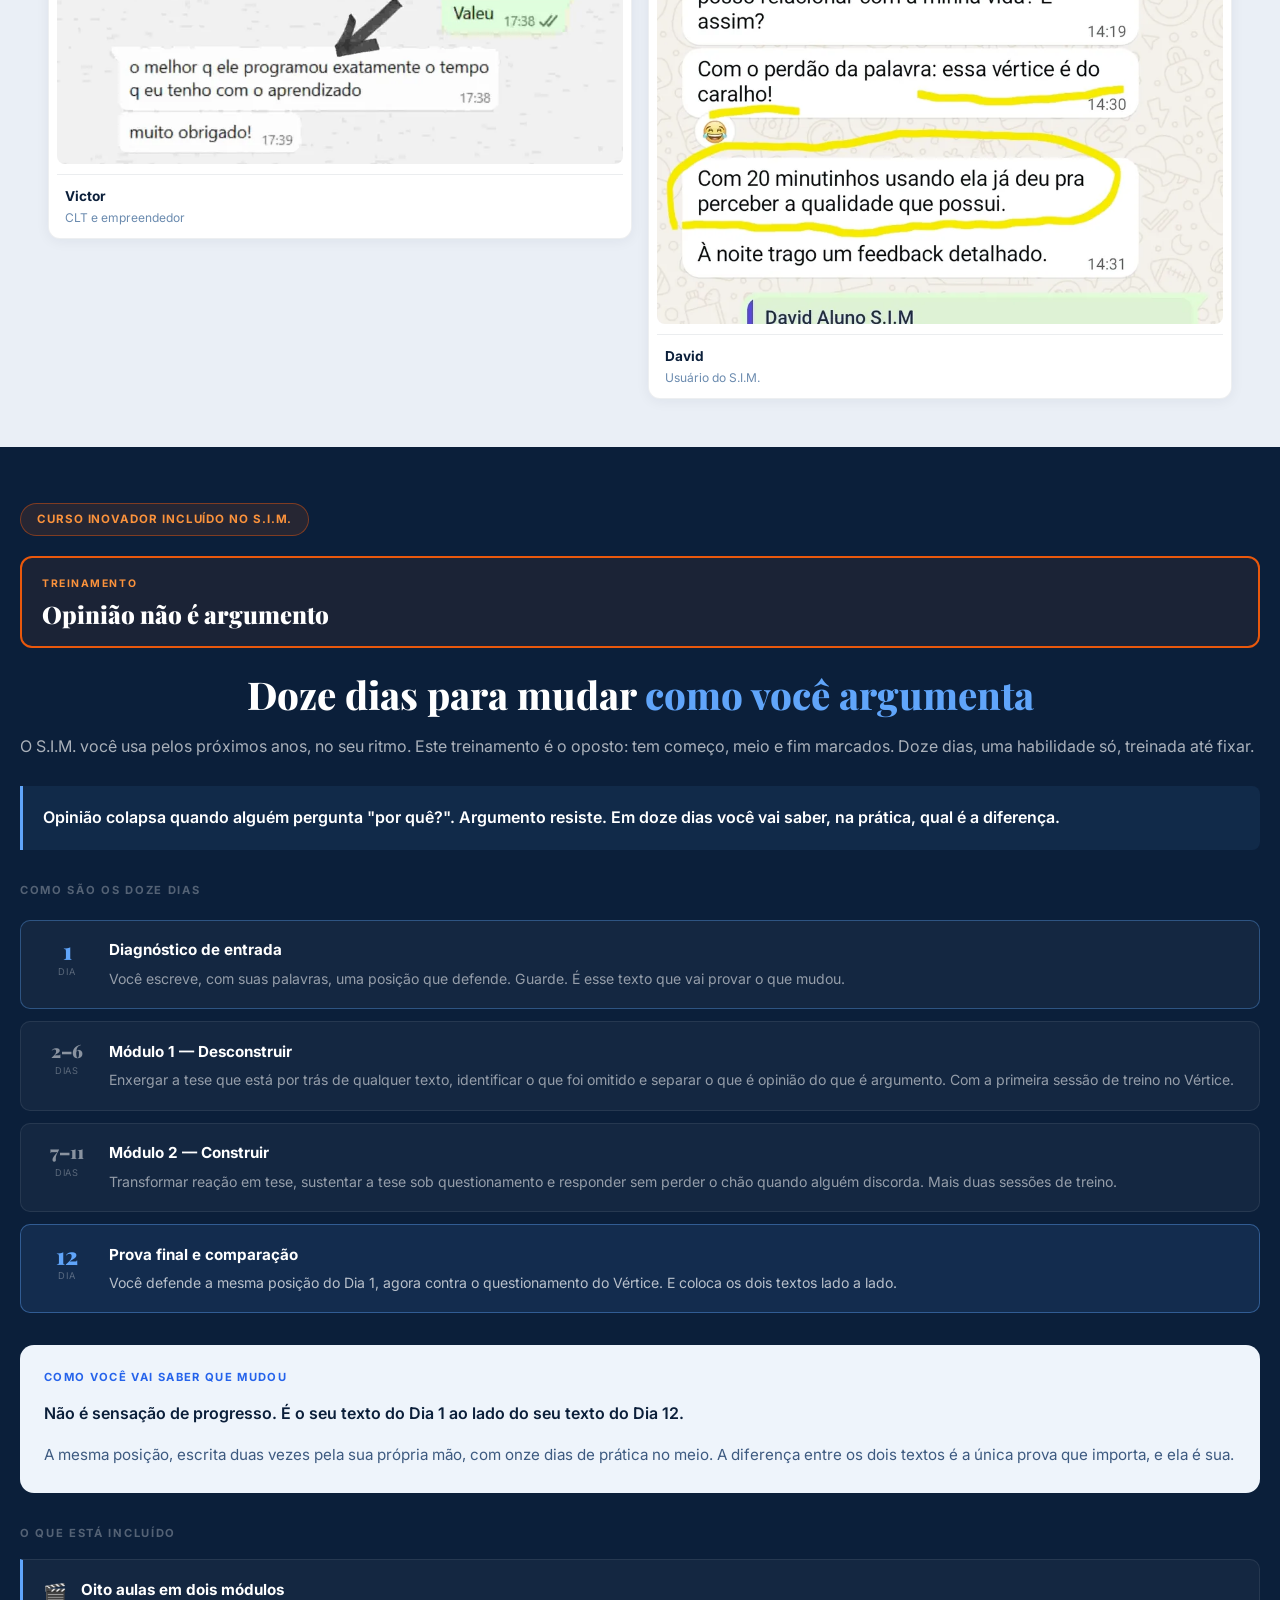
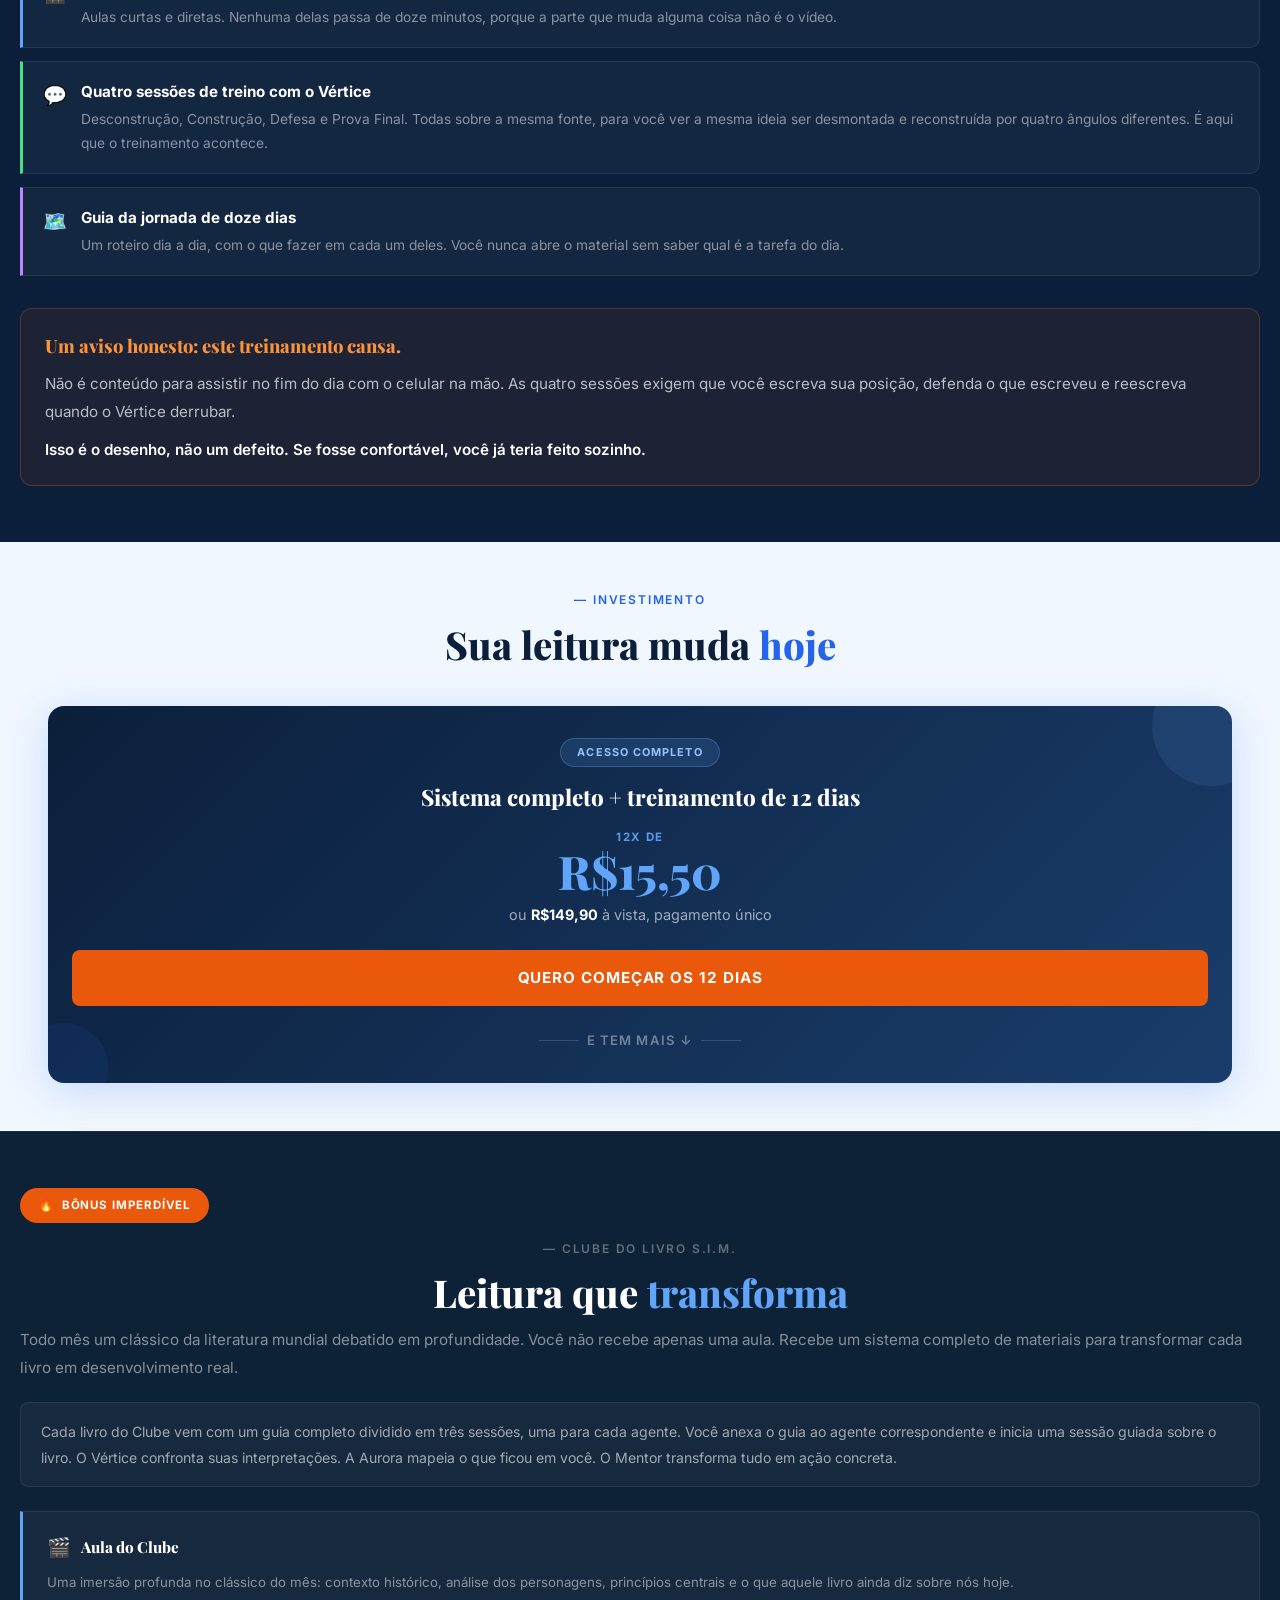
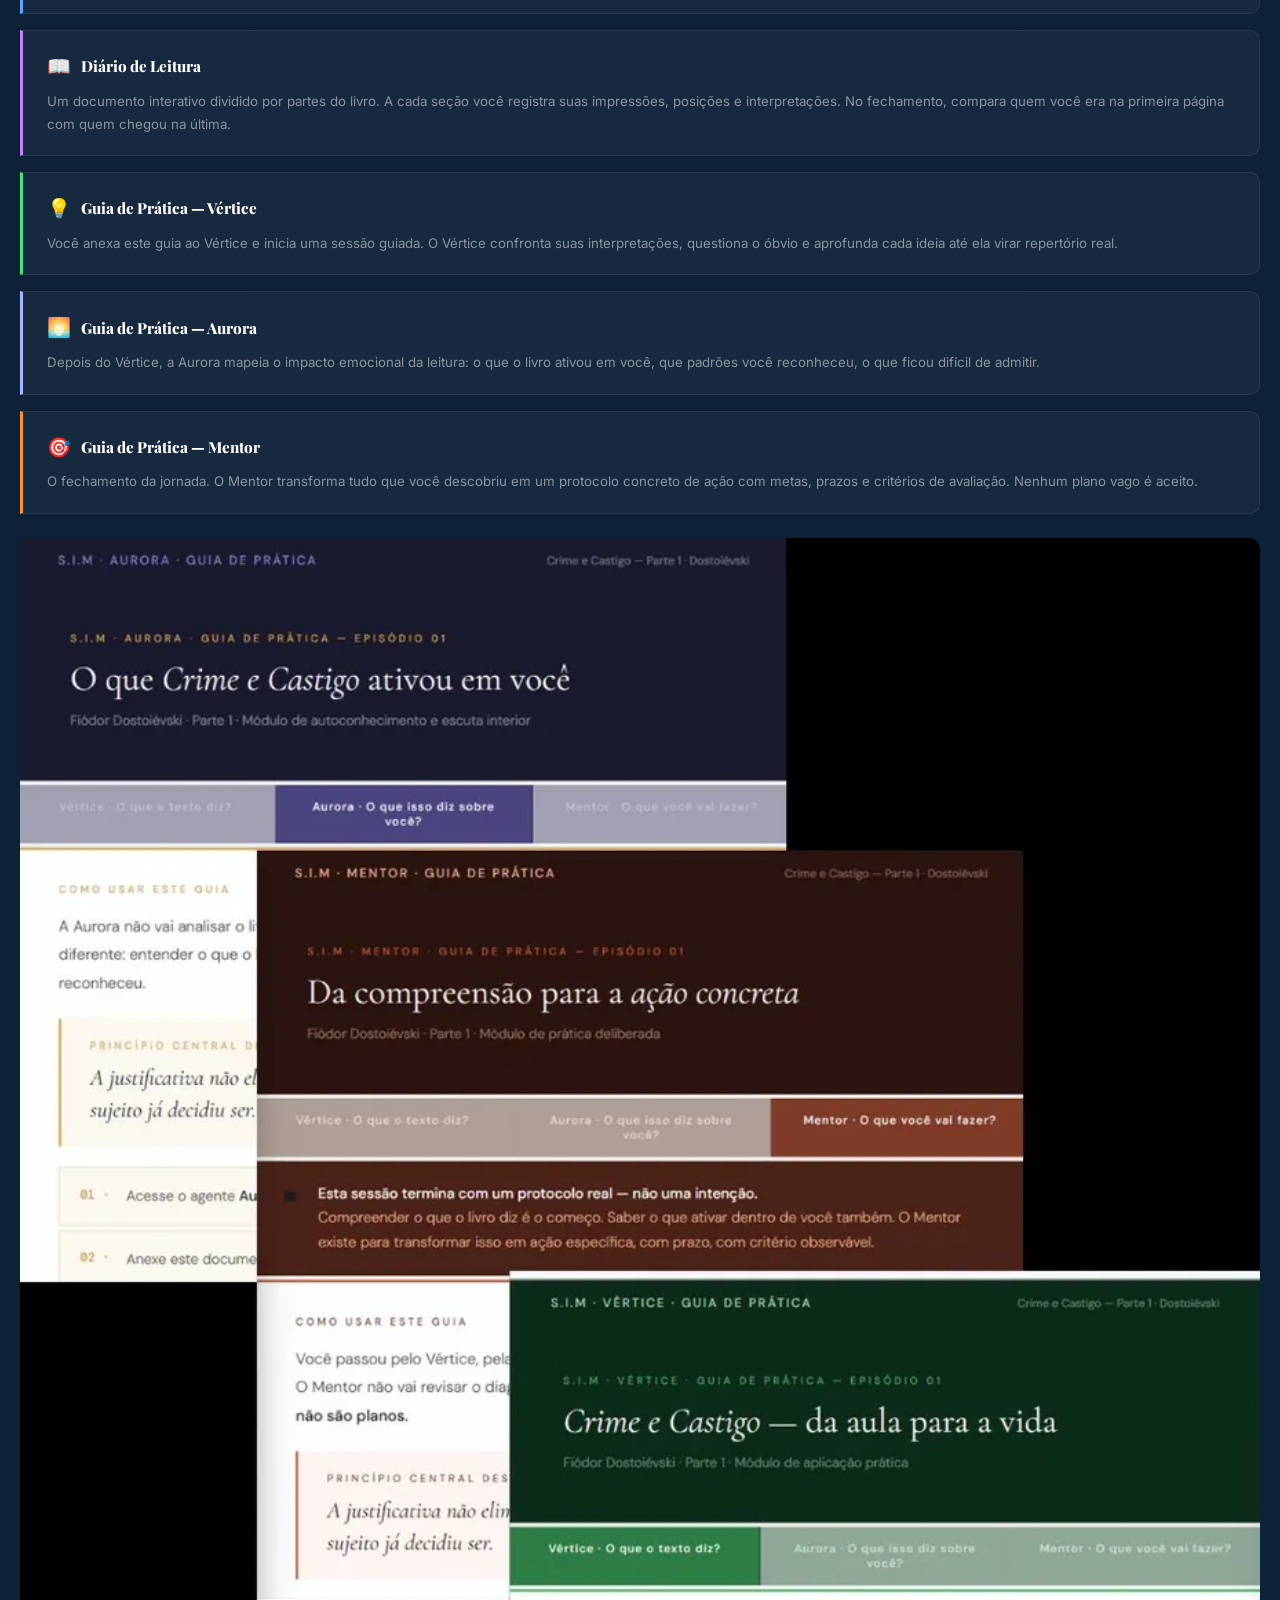
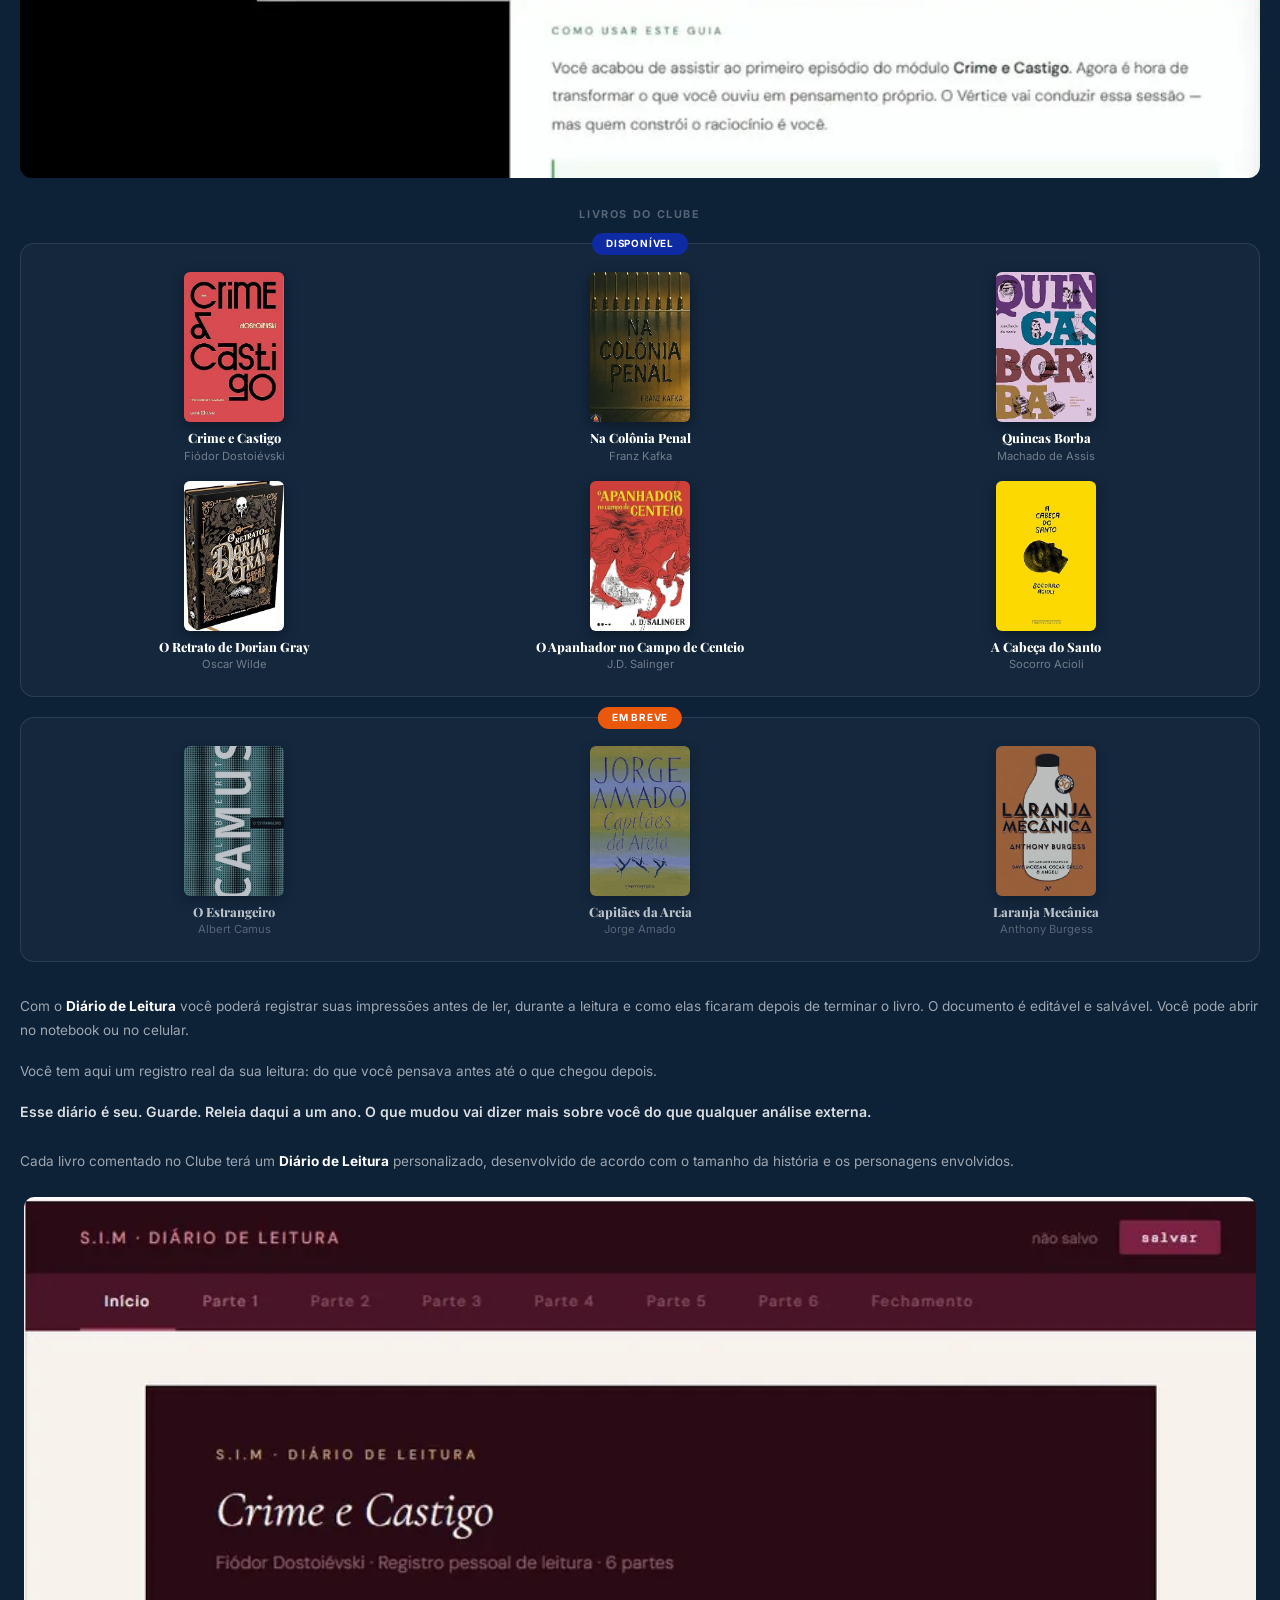
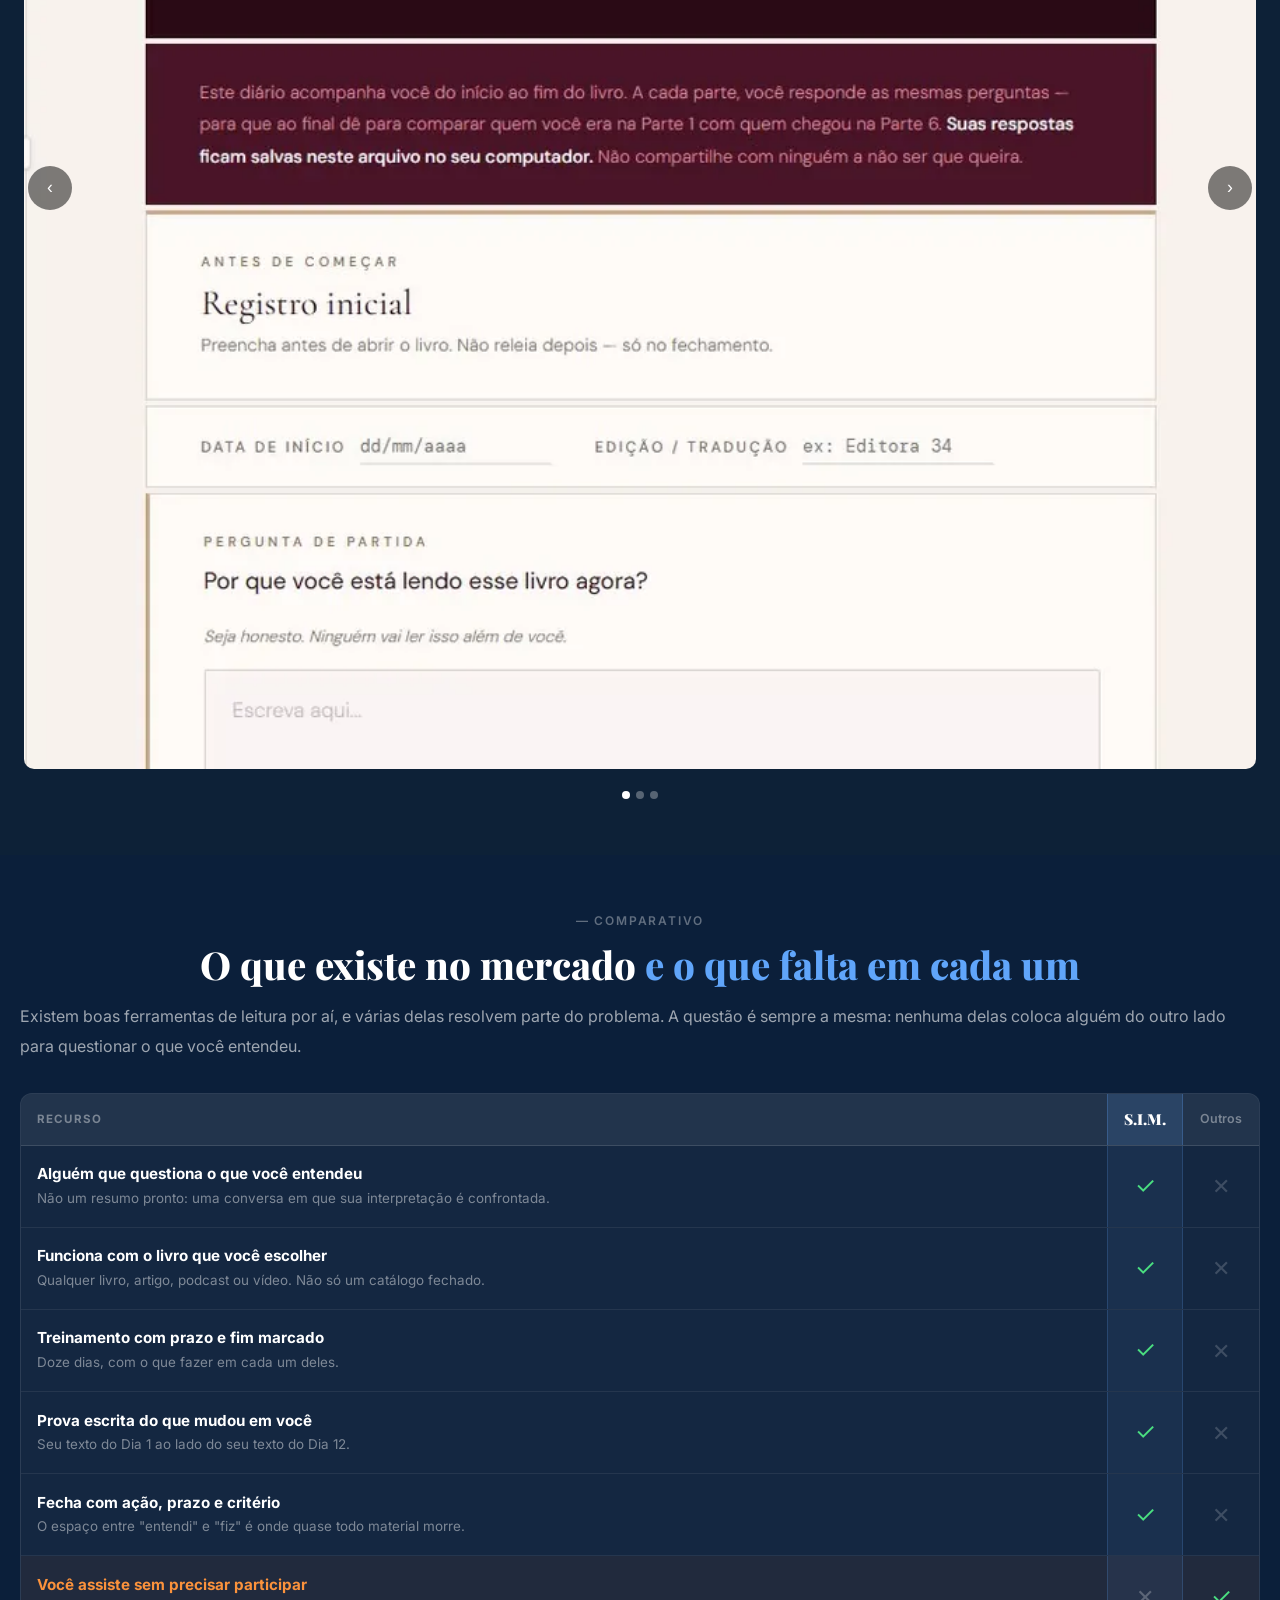
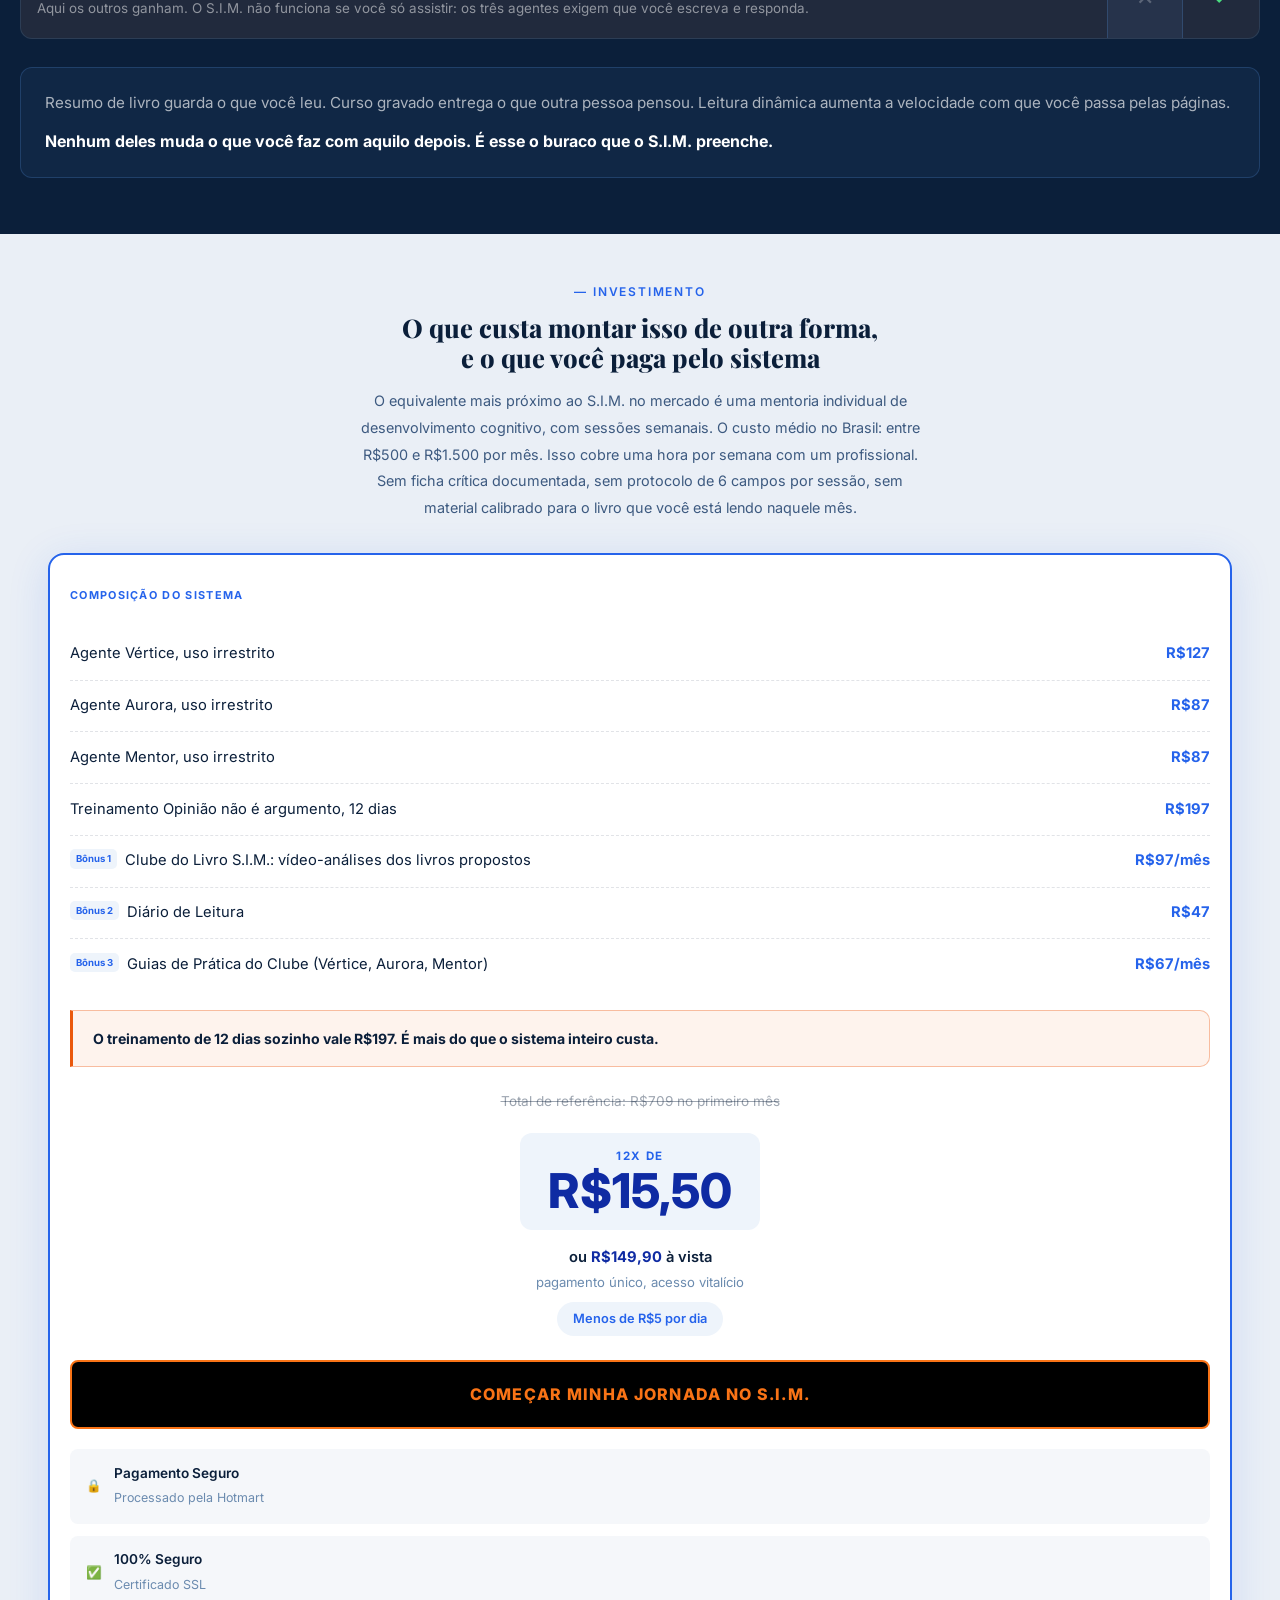
==== commit 2bf3ed35: "Reescreve secao de dores como rota de 4 etapas e ajusta FAQ - "Voce se identifica?" deixa de ser uma" ====
--- a/index.html
+++ b/index.html
@@ -289,323 +289,157 @@
       Você se identifica?
     </div>
 
-    <h2 class="section-title reveal" style="color:#0B1F3A;margin-bottom:2rem;">
-      Por que a maioria das leituras <br>
-      <span style="color:#0f2ba3;">não deixa rastro</span>
+    <h2 class="section-title reveal" style="color:#0B1F3A;margin-bottom:1rem;">
+      O caminho que quase toda leitura <span style="color:#0f2ba3;">percorre até sumir</span>
     </h2>
 
-    <div style="display:flex;flex-direction:column;gap:1rem;" class="reveal">
-
-      <!-- Card 1 -->
-      <div style="background:#fff;border-radius:12px;padding:1.25rem 1.5rem;border-left:4px solid #EF4444;box-shadow:0 2px 12px rgba(0,0,0,0.06);">
-        <p style="font-size:1.1rem;margin-bottom:0.5rem;">
-          😔
-        </p>
+    <p class="section-sub reveal" style="color:#3D5A80;line-height:1.85;margin-bottom:2rem;">
+      Não acontece de uma vez. Acontece em quatro etapas, e você já passou por todas elas.
+    </p>
+
+    <div style="display:flex;flex-direction:column;gap:0;" class="reveal">
+
+      <!-- Etapa 1 -->
+      <div style="background:#fff;border-radius:12px;padding:1.25rem 1.5rem;border-left:4px solid #16A34A;box-shadow:0 2px 12px rgba(0,0,0,0.06);">
+        <p style="font-size:0.62rem;font-weight:700;color:#16A34A;letter-spacing:0.14em;text-transform:uppercase;margin-bottom:0.5rem;">ETAPA 1</p>
         <h4 style="font-family:'Playfair Display',serif;font-size:1rem;font-weight:800;color:#0B1F3A;margin-bottom:0.5rem;">
-          "Termino o livro e não lembro quase nada"
+          "Enquanto eu leio, tudo faz sentido"
         </h4>
         <p style="font-size:0.85rem;color:#6B8BAF;line-height:1.75;">
-          Horas de leitura e na hora de contar para alguém o que aprendeu — vazio. Como se o livro tivesse passado por você sem deixar marca.
-        </p>
-      </div>
-
-      <!-- Card 2 -->
+          E faz mesmo. A página abre, a ideia encaixa, você sente que está entendendo. Essa parte funciona, e é justamente por isso que ninguém desconfia dela.
+        </p>
+      </div>
+
+      <div style="text-align:center;color:#C3D4E6;font-size:1.35rem;line-height:1;padding:0.4rem 0;">↓</div>
+
+      <!-- Etapa 2 -->
       <div style="background:#fff;border-radius:12px;padding:1.25rem 1.5rem;border-left:4px solid #F59E0B;box-shadow:0 2px 12px rgba(0,0,0,0.06);">
-        <p style="font-size:1.1rem;margin-bottom:0.5rem;">
-          📌
-        </p>
+        <p style="font-size:0.62rem;font-weight:700;color:#D97706;letter-spacing:0.14em;text-transform:uppercase;margin-bottom:0.5rem;">ETAPA 2</p>
         <h4 style="font-family:'Playfair Display',serif;font-size:1rem;font-weight:800;color:#0B1F3A;margin-bottom:0.5rem;">
-          "Sublinho muito mas nunca volto para reler"
+          "Duas semanas depois, sobrou o título"
         </h4>
         <p style="font-size:0.85rem;color:#6B8BAF;line-height:1.75;">
-          O livro fica cheio de marcas coloridas. Parece produtivo. Mas as anotações nunca viram nada — ficam lá, esquecidas entre as páginas.
-        </p>
-      </div>
-
-      <!-- Card 3 -->
-      <div style="background:#fff;border-radius:12px;padding:1.25rem 1.5rem;border-left:4px solid #8B5CF6;box-shadow:0 2px 12px rgba(0,0,0,0.06);">
-        <p style="font-size:1.1rem;margin-bottom:0.5rem;">
-          🤐
-        </p>
+          Você lembra que gostou. Não lembra do que era. Não foi falta de atenção nem de inteligência: o que entra sem ser usado é descartado, e isso vale para todo mundo.
+        </p>
+      </div>
+
+      <div style="text-align:center;color:#C3D4E6;font-size:1.35rem;line-height:1;padding:0.4rem 0;">↓</div>
+
+      <!-- Etapa 3 -->
+      <div style="background:#fff;border-radius:12px;padding:1.25rem 1.5rem;border-left:4px solid #EA580C;box-shadow:0 2px 12px rgba(0,0,0,0.06);">
+        <p style="font-size:0.62rem;font-weight:700;color:#EA580C;letter-spacing:0.14em;text-transform:uppercase;margin-bottom:0.5rem;">ETAPA 3</p>
         <h4 style="font-family:'Playfair Display',serif;font-size:1rem;font-weight:800;color:#0B1F3A;margin-bottom:0.5rem;">
-          "Leio mas não consigo explicar o que aprendi"
+          "Quando eu precisava daquilo, não veio"
         </h4>
         <p style="font-size:0.85rem;color:#6B8BAF;line-height:1.75;">
-          Alguém pergunta o que você está lendo e você trava. Sabe que foi bom mas não consegue articular por quê. A ideia ficou vaga demais para sair pela boca.
-        </p>
-      </div>
-
-      <!-- Card 4 -->
-      <div style="background:#fff;border-radius:12px;padding:1.25rem 1.5rem;border-left:4px solid #EF4444;box-shadow:0 2px 12px rgba(0,0,0,0.06);">
-        <p style="font-size:1.1rem;margin-bottom:0.5rem;">
-          ⏳
-        </p>
+          A reunião, a conversa, a decisão. O livro certo você tinha lido, e ele não apareceu na hora. Aqui a leitura esquecida deixa de ser um detalhe e passa a custar alguma coisa.
+        </p>
+      </div>
+
+      <div style="text-align:center;color:#C3D4E6;font-size:1.35rem;line-height:1;padding:0.4rem 0;">↓</div>
+
+      <!-- Etapa 4 -->
+      <div style="background:#fff;border-radius:12px;padding:1.25rem 1.5rem;border-left:4px solid #DC2626;box-shadow:0 2px 12px rgba(0,0,0,0.06);">
+        <p style="font-size:0.62rem;font-weight:700;color:#DC2626;letter-spacing:0.14em;text-transform:uppercase;margin-bottom:0.5rem;">ETAPA 4</p>
         <h4 style="font-family:'Playfair Display',serif;font-size:1rem;font-weight:800;color:#0B1F3A;margin-bottom:0.5rem;">
-          "Sinto que perdi tempo quando não aplico o que li"
+          "Tentei defender minha posição e travei"
         </h4>
         <p style="font-size:0.85rem;color:#6B8BAF;line-height:1.75;">
-          Você investiu horas numa leitura. Mas na prática nada mudou. Nenhuma decisão diferente, nenhum hábito novo. O livro foi, a vida continuou igual.
+          Alguém questionou e o argumento não sustentou. Não por falta de repertório. Porque repertório que nunca foi confrontado não resiste ao primeiro contra-argumento.
         </p>
       </div>
 
     </div>
 
     <!-- Fechamento -->
-    <div style="margin-top:1.75rem;text-align:center;padding:1.25rem;background:#0B1F3A;border-radius:12px;" class="reveal">
-      <p style="font-size:0.95rem;color:#fff;line-height:1.8;font-weight:600;">
-        Isso não é falta de disciplina.<br>
-        <span style="color:#60A5FA;">
-        É falta de método.</span>
+    <div style="margin-top:1.75rem;padding:1.5rem;background:#0B1F3A;border-radius:12px;" class="reveal">
+      <p style="font-size:0.9rem;color:rgba(255,255,255,0.65);line-height:1.85;margin-bottom:0.75rem;">
+        O cérebro guarda o que usa. E ele só usa o que fez sentido dentro da sua vida, não dentro do livro. Sem essa conexão, a leitura vira informação bonita que evapora.
       </p>
+      <p style="font-size:0.98rem;color:#fff;line-height:1.75;font-weight:700;">
+        O S.I.M. treina exatamente essa conexão. <span style="color:#60A5FA;">É por isso que o que passa por ele fica.</span>
+      </p>
     </div>
 
   </section>
 
   <section style="padding:3rem 1.25rem;background:#0B1F3A;">
 
-  <div class="section-label reveal"
-       style="color:rgba(255,255,255,0.35);">
+  <div class="section-label reveal" style="color:rgba(255,255,255,0.35);">
     O método
   </div>
 
   <h2 class="section-title reveal" style="color:#fff;">
-    Como funciona <span style="color:#60A5FA;">
-    na prática</span>
+    O S.I.M. não te dá respostas. <span style="color:#60A5FA;">Ele te ensina a pensar.</span>
   </h2>
 
-  <p class="section-sub reveal"
-     style="color:rgba(255,255,255,0.6);
-     margin-top:1rem;line-height:1.85;">
-    O S.I.M. é um sistema de três agentes de inteligência
-    artificial sequenciais. Cada um responsável por uma
-    etapa distinta do processo de análise crítica. A sequência
-    não é arbitrária. Cada agente só faz sentido depois que
-    o anterior foi concluído. O ciclo replica o que a
-    neurociência chama de aprendizagem significativa:
-    compreensão, internalização e aplicação. Os três
-    gargalos que todo processo de consumo passivo deixa
-    em aberto, resolvidos em ordem.
+  <p class="section-sub reveal" style="color:rgba(255,255,255,0.6);margin-top:1rem;line-height:1.85;">
+    Três agentes em sequência. Cada um só faz sentido depois que o anterior terminou: compreensão, internalização e aplicação.
   </p>
 
   <!-- Diagrama sequencial -->
-  <div style="display:flex;align-items:center;
-  justify-content:center;gap:0.5rem;
-  margin:2rem 0;flex-wrap:wrap;" class="reveal">
-
-    <div style="text-align:center;
-    background:rgba(255,255,255,0.04);
-    border:1px solid rgba(74,222,128,0.3);
-    border-radius:10px;padding:1rem 1.25rem;
-    min-width:90px;">
-      <div style="width:32px;height:32px;
-      border-radius:50%;background:#1D4D35;
-      display:flex;align-items:center;
-      justify-content:center;font-size:0.75rem;
-      font-weight:700;color:#4ADE80;
-      margin:0 auto 0.5rem;">1</div>
-      <p style="font-size:0.88rem;font-weight:700;
-      color:#fff;margin-bottom:0.2rem;">Vértice</p>
-      <p style="font-size:0.68rem;font-weight:600;
-      color:#4ADE80;letter-spacing:0.08em;
-      text-transform:uppercase;">Análise crítica</p>
-    </div>
-
-    <div style="color:rgba(255,255,255,0.3);
-    font-size:1.25rem;">→</div>
-
-    <div style="text-align:center;
-    background:rgba(255,255,255,0.04);
-    border:1px solid rgba(165,180,252,0.3);
-    border-radius:10px;padding:1rem 1.25rem;
-    min-width:90px;">
-      <div style="width:32px;height:32px;
-      border-radius:50%;background:#1e1b4b;
-      display:flex;align-items:center;
-      justify-content:center;font-size:0.75rem;
-      font-weight:700;color:#a5b4fc;
-      margin:0 auto 0.5rem;">2</div>
-      <p style="font-size:0.88rem;font-weight:700;
-      color:#fff;margin-bottom:0.2rem;">Aurora</p>
-      <p style="font-size:0.68rem;font-weight:600;
-      color:#a5b4fc;letter-spacing:0.08em;
-      text-transform:uppercase;">Diagnóstico pessoal</p>
-    </div>
-
-    <div style="color:rgba(255,255,255,0.3);
-    font-size:1.25rem;">→</div>
-
-    <div style="text-align:center;
-    background:rgba(255,255,255,0.04);
-    border:1px solid rgba(251,146,60,0.3);
-    border-radius:10px;padding:1rem 1.25rem;
-    min-width:90px;">
-      <div style="width:32px;height:32px;
-      border-radius:50%;background:#3d1a0a;
-      display:flex;align-items:center;
-      justify-content:center;font-size:0.75rem;
-      font-weight:700;color:#fb923c;
-      margin:0 auto 0.5rem;">3</div>
-      <p style="font-size:0.88rem;font-weight:700;
-      color:#fff;margin-bottom:0.2rem;">Mentor</p>
-      <p style="font-size:0.68rem;font-weight:600;
-      color:#fb923c;letter-spacing:0.08em;
-      text-transform:uppercase;">Protocolo de ação</p>
+  <div style="display:flex;align-items:center;justify-content:center;gap:0.5rem;margin:2rem 0;flex-wrap:wrap;" class="reveal">
+
+    <div style="text-align:center;background:rgba(255,255,255,0.04);border:1px solid rgba(74,222,128,0.3);border-radius:10px;padding:1rem 1.25rem;min-width:90px;">
+      <div style="width:32px;height:32px;border-radius:50%;background:#1D4D35;display:flex;align-items:center;justify-content:center;font-size:0.75rem;font-weight:700;color:#4ADE80;margin:0 auto 0.5rem;">1</div>
+      <p style="font-size:0.88rem;font-weight:700;color:#fff;margin-bottom:0.2rem;">Vértice</p>
+      <p style="font-size:0.68rem;font-weight:600;color:#4ADE80;letter-spacing:0.08em;text-transform:uppercase;">Análise crítica</p>
+    </div>
+
+    <div style="color:rgba(255,255,255,0.3);font-size:1.25rem;">→</div>
+
+    <div style="text-align:center;background:rgba(255,255,255,0.04);border:1px solid rgba(165,180,252,0.3);border-radius:10px;padding:1rem 1.25rem;min-width:90px;">
+      <div style="width:32px;height:32px;border-radius:50%;background:#1e1b4b;display:flex;align-items:center;justify-content:center;font-size:0.75rem;font-weight:700;color:#a5b4fc;margin:0 auto 0.5rem;">2</div>
+      <p style="font-size:0.88rem;font-weight:700;color:#fff;margin-bottom:0.2rem;">Aurora</p>
+      <p style="font-size:0.68rem;font-weight:600;color:#a5b4fc;letter-spacing:0.08em;text-transform:uppercase;">Diagnóstico pessoal</p>
+    </div>
+
+    <div style="color:rgba(255,255,255,0.3);font-size:1.25rem;">→</div>
+
+    <div style="text-align:center;background:rgba(255,255,255,0.04);border:1px solid rgba(251,146,60,0.3);border-radius:10px;padding:1rem 1.25rem;min-width:90px;">
+      <div style="width:32px;height:32px;border-radius:50%;background:#3d1a0a;display:flex;align-items:center;justify-content:center;font-size:0.75rem;font-weight:700;color:#fb923c;margin:0 auto 0.5rem;">3</div>
+      <p style="font-size:0.88rem;font-weight:700;color:#fff;margin-bottom:0.2rem;">Mentor</p>
+      <p style="font-size:0.68rem;font-weight:600;color:#fb923c;letter-spacing:0.08em;text-transform:uppercase;">Protocolo de ação</p>
     </div>
 
   </div>
 
-  <!-- Cards dos 3 agentes -->
-  <div style="display:flex;flex-direction:column;
-  gap:1.5rem;margin-top:1rem;" class="reveal">
-
-    <div style="background:rgba(255,255,255,0.04);
-    border:1px solid rgba(74,222,128,0.2);
-    border-radius:12px;padding:1.5rem;">
-      <p style="font-size:0.68rem;font-weight:700;
-      color:#4ADE80;letter-spacing:0.12em;
-      text-transform:uppercase;margin-bottom:0.5rem;">
-        Agente 1
+  <!-- Cards compactos dos 3 agentes -->
+  <div style="display:flex;flex-direction:column;gap:1rem;margin-top:1rem;" class="reveal">
+
+    <div style="background:rgba(255,255,255,0.04);border:1px solid rgba(74,222,128,0.2);border-left:3px solid #4ADE80;border-radius:0 12px 12px 0;padding:1.25rem 1.5rem;">
+      <h3 style="font-family:'Playfair Display',serif;font-size:1.1rem;font-weight:800;color:#fff;margin-bottom:0.15rem;">Vértice</h3>
+      <p style="font-size:0.7rem;font-weight:600;color:#4ADE80;letter-spacing:0.1em;text-transform:uppercase;margin-bottom:0.75rem;">Análise crítica</p>
+      <p style="font-size:0.86rem;color:rgba(255,255,255,0.6);line-height:1.75;">
+        Você cola o texto e ele não devolve a análise pronta. Te leva por cinco etapas, e a que muda tudo é o Confronto de Contradições: ali aparece o que você aceitou sem verificar.
       </p>
-      <h3 style="font-family:'Playfair Display',serif;
-      font-size:1.2rem;font-weight:800;color:#fff;
-      margin-bottom:0.25rem;">Vértice</h3>
-      <p style="font-size:0.72rem;font-weight:600;
-      color:#4ADE80;letter-spacing:0.1em;
-      text-transform:uppercase;margin-bottom:1rem;">
-        Análise crítica
+    </div>
+
+    <div style="background:rgba(255,255,255,0.04);border:1px solid rgba(165,180,252,0.2);border-left:3px solid #a5b4fc;border-radius:0 12px 12px 0;padding:1.25rem 1.5rem;">
+      <h3 style="font-family:'Playfair Display',serif;font-size:1.1rem;font-weight:800;color:#fff;margin-bottom:0.15rem;">Aurora</h3>
+      <p style="font-size:0.7rem;font-weight:600;color:#a5b4fc;letter-spacing:0.1em;text-transform:uppercase;margin-bottom:0.75rem;">Diagnóstico pessoal</p>
+      <p style="font-size:0.86rem;color:rgba(255,255,255,0.6);line-height:1.75;">
+        A análise vira para dentro. Uma pergunta por vez: o que aquilo mexeu, que padrão você reconheceu, o que foi difícil de admitir. É a camada que quase todo mundo pula por ser desconfortável.
       </p>
-      <p style="font-size:0.88rem;
-      color:rgba(255,255,255,0.6);line-height:1.8;
-      margin-bottom:1rem;">
-        Você cola o texto. Um artigo, um trecho,
-        um argumento. O Vértice não te devolve a análise
-        pronta. Ele te leva por cinco etapas junto com você:
-        Provocação, Conceitos-Base, Confronto de
-        Contradições, Ampliação de Perspectiva e Aplicação.
-        No fim, você sai com uma ficha crítica e um mapa
-        do texto — feitos pelo seu raciocínio, só
-        estruturados pelo método.
+    </div>
+
+    <div style="background:rgba(255,255,255,0.04);border:1px solid rgba(251,146,60,0.2);border-left:3px solid #fb923c;border-radius:0 12px 12px 0;padding:1.25rem 1.5rem;">
+      <h3 style="font-family:'Playfair Display',serif;font-size:1.1rem;font-weight:800;color:#fff;margin-bottom:0.15rem;">Mentor</h3>
+      <p style="font-size:0.7rem;font-weight:600;color:#fb923c;letter-spacing:0.1em;text-transform:uppercase;margin-bottom:0.75rem;">Protocolo de ação</p>
+      <p style="font-size:0.86rem;color:rgba(255,255,255,0.6);line-height:1.75;">
+        Você não encerra sem preencher seis campos: Situação, Papel, Escolha, Ação mínima, Prazo e Critério observável. É o que fecha o espaço entre "entendi" e "fiz".
       </p>
-      <div style="background:rgba(74,222,128,0.06);
-      border-left:3px solid #4ADE80;
-      border-radius:0 8px 8px 0;
-      padding:0.85rem 1rem;">
-        <p style="font-size:0.82rem;
-        color:rgba(255,255,255,0.7);
-        line-height:1.75;font-style:italic;">
-          A etapa que muda tudo é o Confronto de
-          Contradições. É ali que aparecem as coisas
-          que você aceitou sem verificar. O Vértice
-          não deixa o cérebro aprovar automaticamente
-          o que já confirma o que você acredita.
-        </p>
-      </div>
-    </div>
-
-    <div style="background:rgba(255,255,255,0.04);
-    border:1px solid rgba(165,180,252,0.2);
-    border-radius:12px;padding:1.5rem;">
-      <p style="font-size:0.68rem;font-weight:700;
-      color:#a5b4fc;letter-spacing:0.12em;
-      text-transform:uppercase;margin-bottom:0.5rem;">
-        Agente 2
-      </p>
-      <h3 style="font-family:'Playfair Display',serif;
-      font-size:1.2rem;font-weight:800;color:#fff;
-      margin-bottom:0.25rem;">Aurora</h3>
-      <p style="font-size:0.72rem;font-weight:600;
-      color:#a5b4fc;letter-spacing:0.1em;
-      text-transform:uppercase;margin-bottom:1rem;">
-        Diagnóstico pessoal
-      </p>
-      <p style="font-size:0.88rem;
-      color:rgba(255,255,255,0.6);line-height:1.8;
-      margin-bottom:1rem;">
-        A análise que ficou no texto agora vira pra
-        dentro. A Aurora te confronta com o que aquele
-        conteúdo ativou em você. Uma pergunta por vez.
-        Sem pressa. Sem conclusão antecipada. O conteúdo
-        deixa de ser abstrato e passa a ter contexto real:
-        o que aquilo mexeu, que padrão você reconheceu,
-        o que foi difícil de admitir.
-      </p>
-      <div style="background:rgba(165,180,252,0.06);
-      border-left:3px solid #a5b4fc;
-      border-radius:0 8px 8px 0;
-      padding:0.85rem 1rem;">
-        <p style="font-size:0.82rem;
-        color:rgba(255,255,255,0.7);
-        line-height:1.75;font-style:italic;">
-          A maioria dos processos de aprendizado pula
-          essa parte porque ela é desconfortável.
-          Sem essa camada, o Vértice vira teoria
-          acumulada. Com ela, a análise passa a
-          mudar como você age.
-        </p>
-      </div>
-    </div>
-
-    <div style="background:rgba(255,255,255,0.04);
-    border:1px solid rgba(251,146,60,0.2);
-    border-radius:12px;padding:1.5rem;">
-      <p style="font-size:0.68rem;font-weight:700;
-      color:#fb923c;letter-spacing:0.12em;
-      text-transform:uppercase;margin-bottom:0.5rem;">
-        Agente 3
-      </p>
-      <h3 style="font-family:'Playfair Display',serif;
-      font-size:1.2rem;font-weight:800;color:#fff;
-      margin-bottom:0.25rem;">Mentor</h3>
-      <p style="font-size:0.72rem;font-weight:600;
-      color:#fb923c;letter-spacing:0.1em;
-      text-transform:uppercase;margin-bottom:1rem;">
-        Protocolo de ação
-      </p>
-      <p style="font-size:0.88rem;
-      color:rgba(255,255,255,0.6);line-height:1.8;
-      margin-bottom:1rem;">
-        O Mentor encerra a sessão de um jeito específico.
-        Você não avança sem preencher seis campos:
-        Situação, Papel, Escolha, Ação mínima, Prazo
-        e Critério observável. Esses seis campos fecham
-        o maior buraco de todo produto de desenvolvimento
-        intelectual: o espaço entre "entendi" e "fiz".
-      </p>
-      <div style="background:rgba(251,146,60,0.06);
-      border-left:3px solid #fb923c;
-      border-radius:0 8px 8px 0;
-      padding:0.85rem 1rem;">
-        <p style="font-size:0.82rem;
-        color:rgba(255,255,255,0.7);
-        line-height:1.75;font-style:italic;">
-          Insight sem protocolo de ação é a forma
-          mais sofisticada de acúmulo passivo
-          que existe.
-        </p>
-      </div>
     </div>
 
   </div>
 
   <!-- Fechamento -->
-  <div style="margin-top:1.75rem;text-align:center;
-  padding:1.25rem;border:1px solid rgba(96,165,250,0.15);
-  border-radius:10px;background:rgba(96,165,250,0.05);"
-  class="reveal">
-    <p style="font-size:0.88rem;
-    color:rgba(255,255,255,0.6);
-    line-height:1.8;margin-bottom:0.5rem;">
-      O ciclo <strong style="color:#4ADE80;">Vértice</strong>,
-      <strong style="color:#a5b4fc;">Aurora</strong> e
-      <strong style="color:#fb923c;">Mentor</strong> foi
-      construído nessa sequência porque análise sem
-      internalização vira teoria, e internalização sem
-      protocolo de ação vira acúmulo com outro rótulo.
-    </p>
-    <p style="font-size:0.95rem;font-weight:700;
-    color:#fff;line-height:1.7;">
-      Com o S.I.M. suas ideias ganham estrutura. E isso
-      aparece em cada conversa, decisão e argumento.
+  <div style="margin-top:1.75rem;text-align:center;padding:1.25rem;border:1px solid rgba(96,165,250,0.15);border-radius:10px;background:rgba(96,165,250,0.05);" class="reveal">
+    <p style="font-size:0.88rem;color:rgba(255,255,255,0.6);line-height:1.8;margin-bottom:0.5rem;">
+      Análise sem internalização vira teoria. Internalização sem protocolo de ação vira acúmulo com outro rótulo.
+    </p>
+    <p style="font-size:0.95rem;font-weight:700;color:#fff;line-height:1.7;">
+      O treinamento de 12 dias te coloca esse ciclo rodando.
     </p>
   </div>
 
@@ -691,7 +525,7 @@
       <div class="dep-card">
         <p class="dep-quote">“A ferramenta ainda desenvolve melhor nosso senso crítico, voltando perguntas que são importantes para desenrolar melhor nosso olhar sobre o assunto.”</p>
         <img class="dep-print" src="assets/depoimento-nardha.webp" alt="Conversa de WhatsApp em que Nardha conta que o S.I.M. desenvolve o senso crítico dela ao devolver perguntas sobre o assunto" width="880" height="1503" loading="lazy" decoding="async">
-        <div class="dep-cap"><span class="dep-nome">Nardha</span><span class="dep-papel">Usuária do S.I.M.</span></div>
+        <div class="dep-cap"><span class="dep-nome">Nardha</span><span class="dep-papel">Criadora de conteúdo</span></div>
       </div>
       <div class="dep-card">
         <p class="dep-quote">“Usei mais o Mentor, que me ajudou com aprendizado de automação e inteligência artificial. Eu não tinha ideia por onde começar.”</p>
@@ -1237,17 +1071,17 @@
 
       <div style="display:flex;align-items:center;justify-content:space-between;gap:1rem;padding:0.85rem 0;border-bottom:1px dashed rgba(11,31,58,0.12);">
         <span style="font-size:0.92rem;color:#0B1F3A;">Agente Vértice, uso irrestrito</span>
-        <span style="font-size:0.92rem;font-weight:700;color:#2563EB;white-space:nowrap;">R$97</span>
+        <span style="font-size:0.92rem;font-weight:700;color:#2563EB;white-space:nowrap;">R$127</span>
       </div>
 
       <div style="display:flex;align-items:center;justify-content:space-between;gap:1rem;padding:0.85rem 0;border-bottom:1px dashed rgba(11,31,58,0.12);">
         <span style="font-size:0.92rem;color:#0B1F3A;">Agente Aurora, uso irrestrito</span>
-        <span style="font-size:0.92rem;font-weight:700;color:#2563EB;white-space:nowrap;">R$97</span>
+        <span style="font-size:0.92rem;font-weight:700;color:#2563EB;white-space:nowrap;">R$87</span>
       </div>
 
       <div style="display:flex;align-items:center;justify-content:space-between;gap:1rem;padding:0.85rem 0;border-bottom:1px dashed rgba(11,31,58,0.12);">
         <span style="font-size:0.92rem;color:#0B1F3A;">Agente Mentor, uso irrestrito</span>
-        <span style="font-size:0.92rem;font-weight:700;color:#2563EB;white-space:nowrap;">R$97</span>
+        <span style="font-size:0.92rem;font-weight:700;color:#2563EB;white-space:nowrap;">R$87</span>
       </div>
 
       <div style="display:flex;align-items:center;justify-content:space-between;gap:1rem;padding:0.85rem 0;border-bottom:1px dashed rgba(11,31,58,0.12);">
@@ -1262,17 +1096,16 @@
 
       <div style="display:flex;align-items:center;justify-content:space-between;gap:1rem;padding:0.85rem 0;border-bottom:1px dashed rgba(11,31,58,0.12);">
         <span style="font-size:0.92rem;color:#0B1F3A;display:flex;align-items:flex-start;gap:0.5rem;flex-wrap:wrap;"><span style="display:inline-block;background:#EEF4FB;color:#2563EB;font-size:0.6rem;font-weight:700;padding:2px 6px;border-radius:5px;white-space:nowrap;">Bônus 2</span>Diário de Leitura</span>
-        <span style="font-size:0.92rem;font-weight:700;color:#2563EB;white-space:nowrap;">R$27</span>
+        <span style="font-size:0.92rem;font-weight:700;color:#2563EB;white-space:nowrap;">R$47</span>
       </div>
 
       <div style="display:flex;align-items:center;justify-content:space-between;gap:1rem;padding:0.85rem 0;">
         <span style="font-size:0.92rem;color:#0B1F3A;display:flex;align-items:flex-start;gap:0.5rem;flex-wrap:wrap;"><span style="display:inline-block;background:#EEF4FB;color:#2563EB;font-size:0.6rem;font-weight:700;padding:2px 6px;border-radius:5px;white-space:nowrap;">Bônus 3</span>Guias de Prática do Clube (Vértice, Aurora, Mentor)</span>
-        <span style="font-size:0.92rem;font-weight:700;color:#2563EB;white-space:nowrap;">R$97/mês</span>
+        <span style="font-size:0.92rem;font-weight:700;color:#2563EB;white-space:nowrap;">R$67/mês</span>
       </div>
 
       <div style="margin-top:1.25rem;background:rgba(234,88,12,0.07);border:1px solid rgba(234,88,12,0.35);border-left:3px solid #EA580C;border-radius:0 10px 10px 0;padding:1rem 1.25rem;">
-        <p style="font-size:0.88rem;font-weight:700;color:#0B1F3A;line-height:1.65;">O treinamento de 12 dias sozinho vale R$197.</p>
-        <p style="font-size:0.85rem;color:#3D5A80;line-height:1.7;margin-top:0.35rem;">Você leva ele, os três agentes e os três bônus por menos do que custa o treinamento separado.</p>
+        <p style="font-size:0.88rem;font-weight:700;color:#0B1F3A;line-height:1.65;">O treinamento de 12 dias sozinho vale R$197. É mais do que o sistema inteiro custa.</p>
       </div>
 
       <div style="text-align:center;margin-top:1.5rem;">
@@ -1382,7 +1215,7 @@
             <li style="display:flex;align-items:flex-start;gap:0.6rem;font-size:0.92rem;color:#1e3a8a;line-height:1.5;"><span style="color:#2563EB;font-weight:700;flex-shrink:0;">✓</span>20 anos no TRE, com foco em desenvolvimento de pessoas</li>
           </ul>
           <div style="margin-top:1.1rem;">
-            <span style="display:inline-flex;align-items:center;gap:0.5rem;background:#EEF4FB;color:#2563EB;font-size:0.82rem;font-weight:700;padding:0.4rem 1rem;border-radius:100px;"><span style="width:7px;height:7px;border-radius:50%;background:#2563EB;display:inline-block;"></span>50+ usuários ativos</span>
+            <span style="display:inline-flex;align-items:center;gap:0.5rem;background:#EEF4FB;color:#2563EB;font-size:0.82rem;font-weight:700;padding:0.4rem 1rem;border-radius:100px;"><span style="width:7px;height:7px;border-radius:50%;background:#2563EB;display:inline-block;"></span>100+ usuários ativos</span>
           </div>
         </div>
       </div>
@@ -1409,7 +1242,7 @@
       </div>
       <div class="faq-item">
         <div class="faq-pergunta">Por quanto tempo vou ter acesso ao S.I.M.?</div>
-        <div class="faq-resposta">O acesso é vitalício. Você paga uma vez e tem acesso para sempre, incluindo todas as atualizações futuras do sistema. Sem mensalidades, sem renovação.</div>
+        <div class="faq-resposta">O acesso é vitalício. Você paga uma vez e tem acesso para sempre ao sistema completo, incluindo o treinamento de 12 dias e o Clube do Livro. Sem mensalidades, sem renovação.</div>
       </div>
       <div class="faq-item">
         <div class="faq-pergunta">E se eu não gostar, posso pedir reembolso?</div>
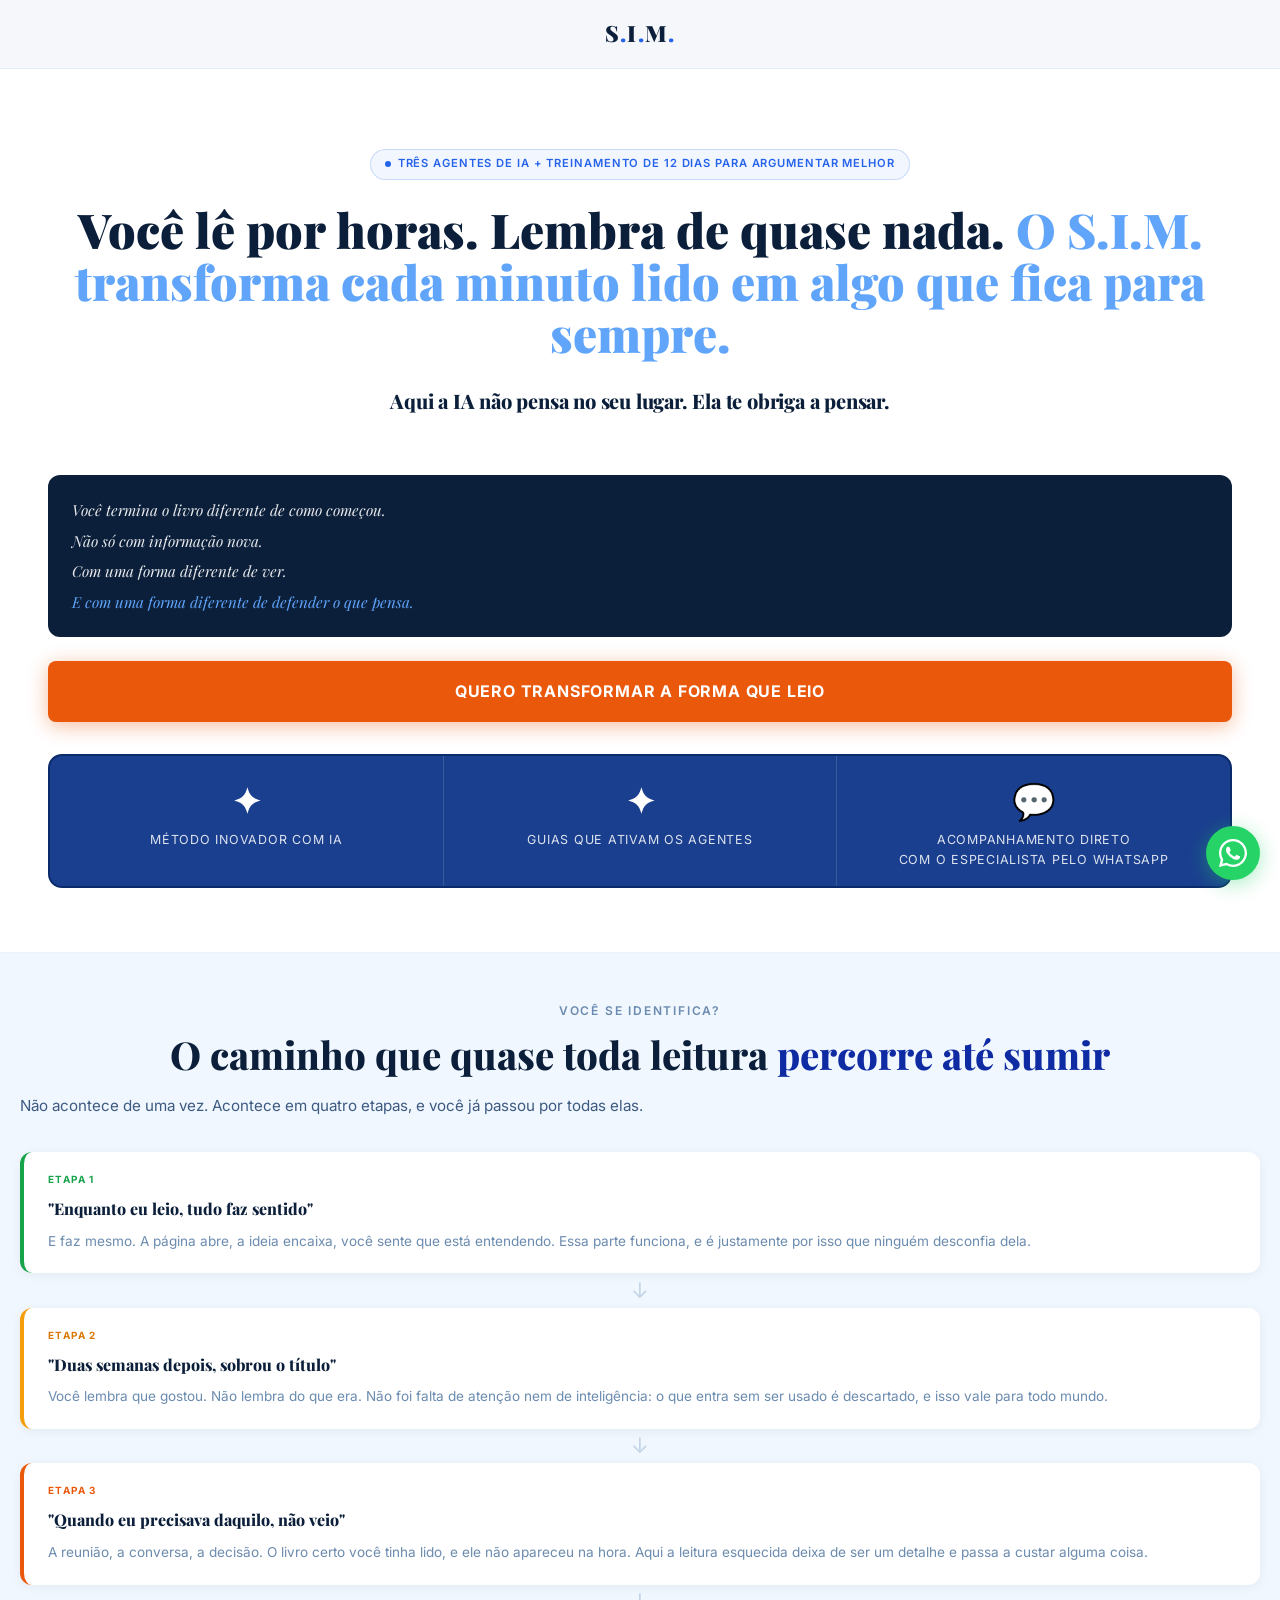
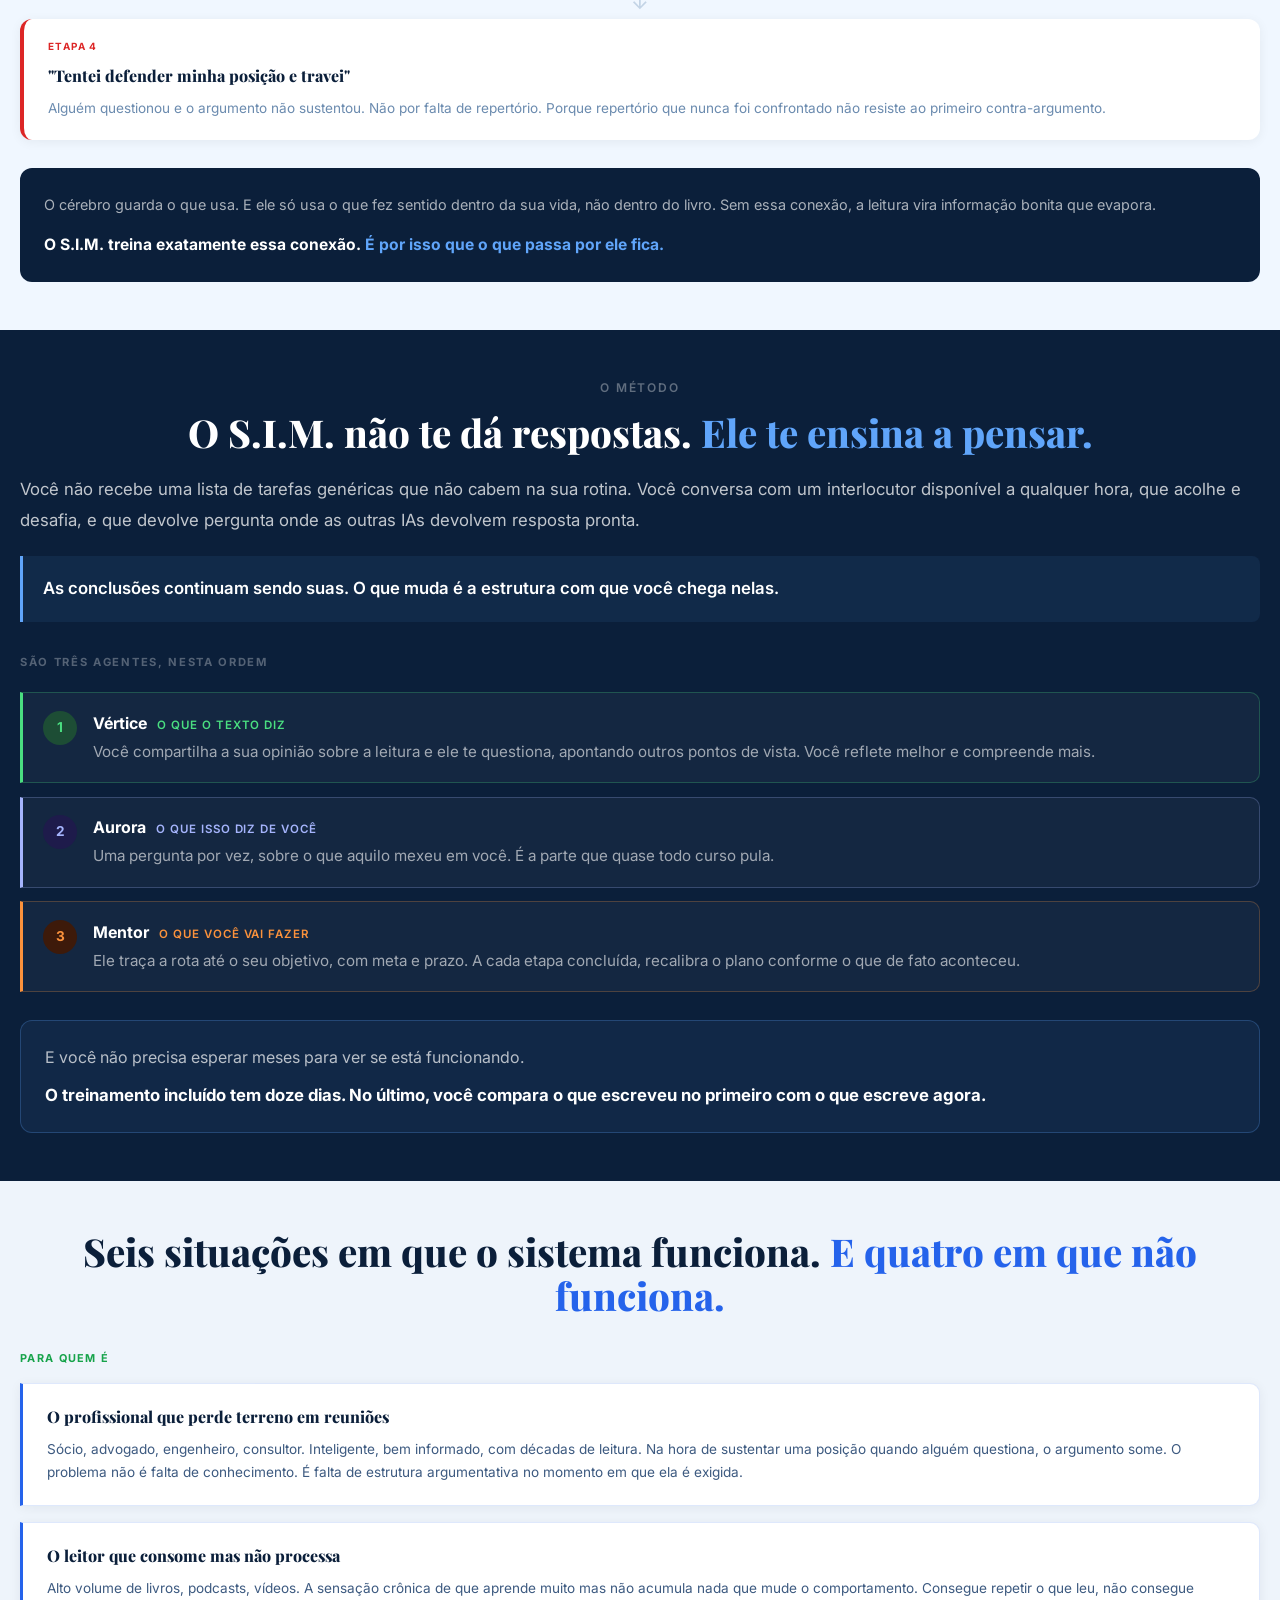
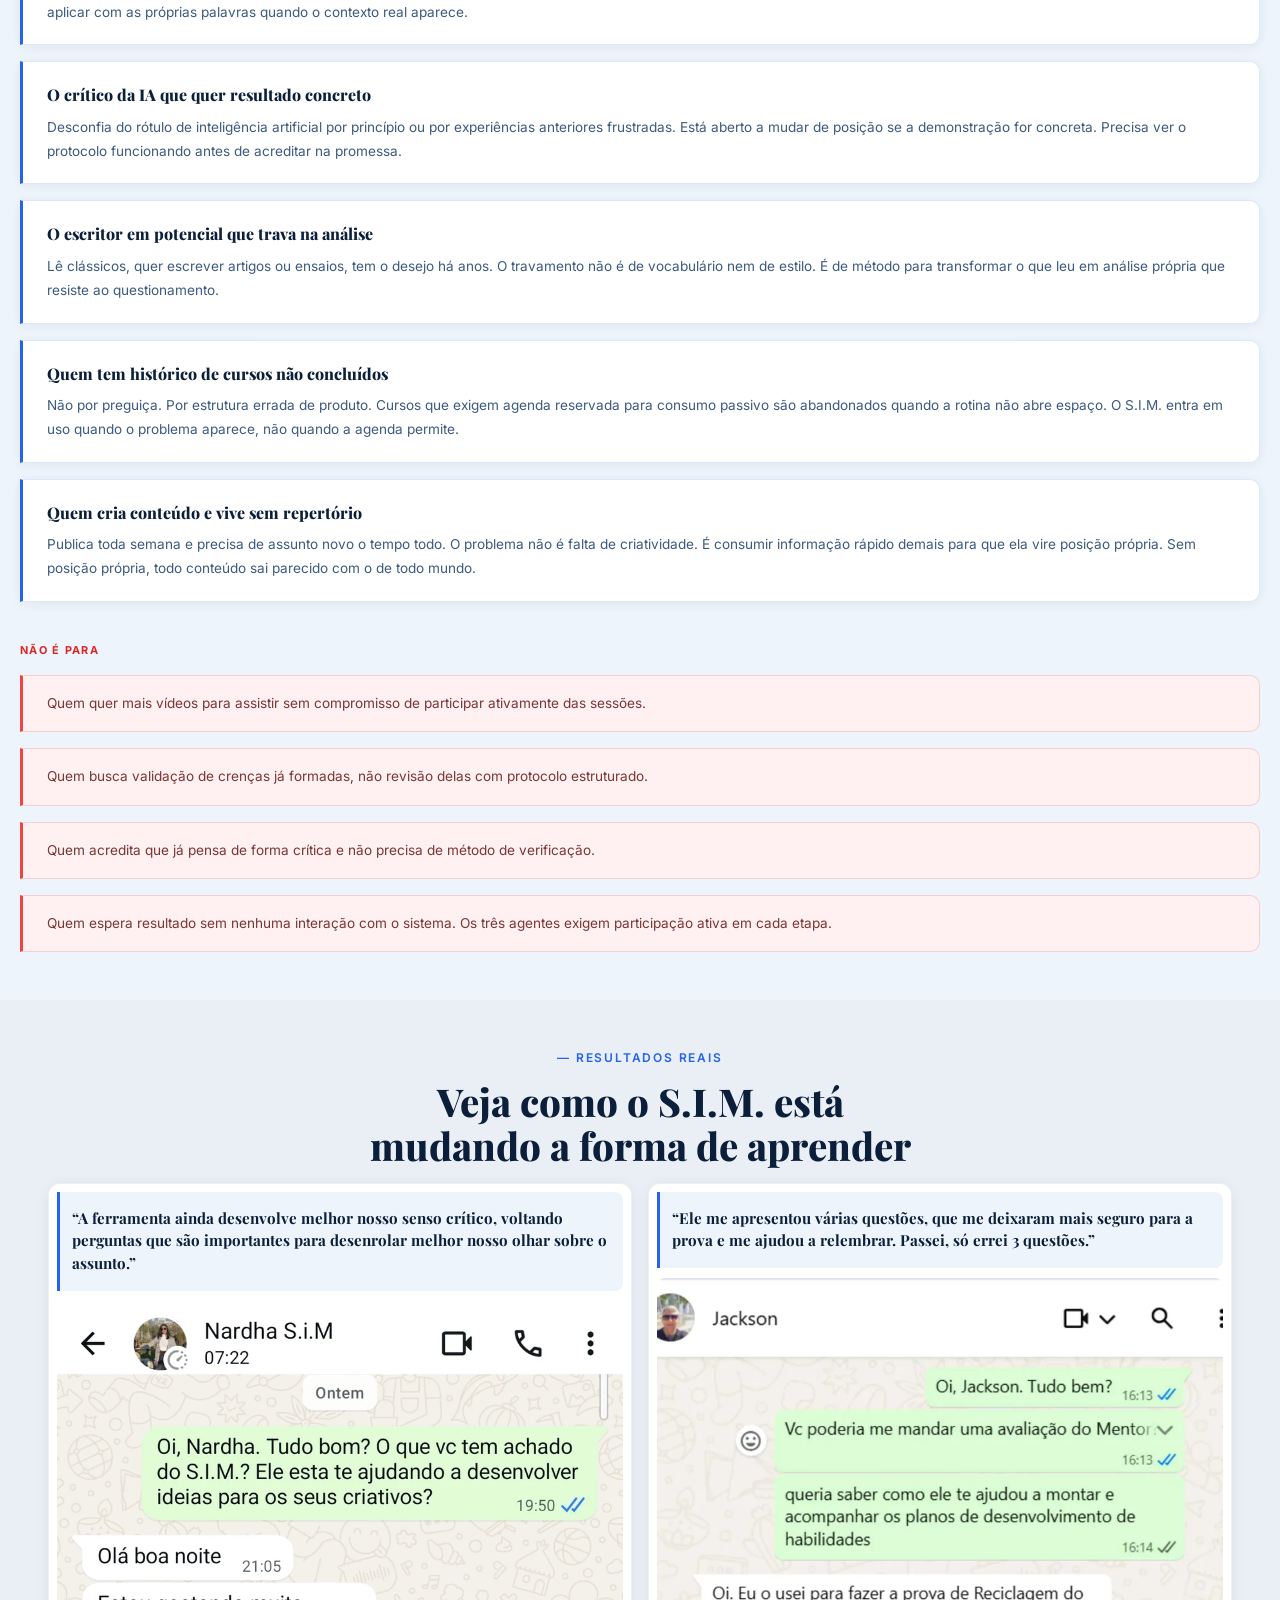
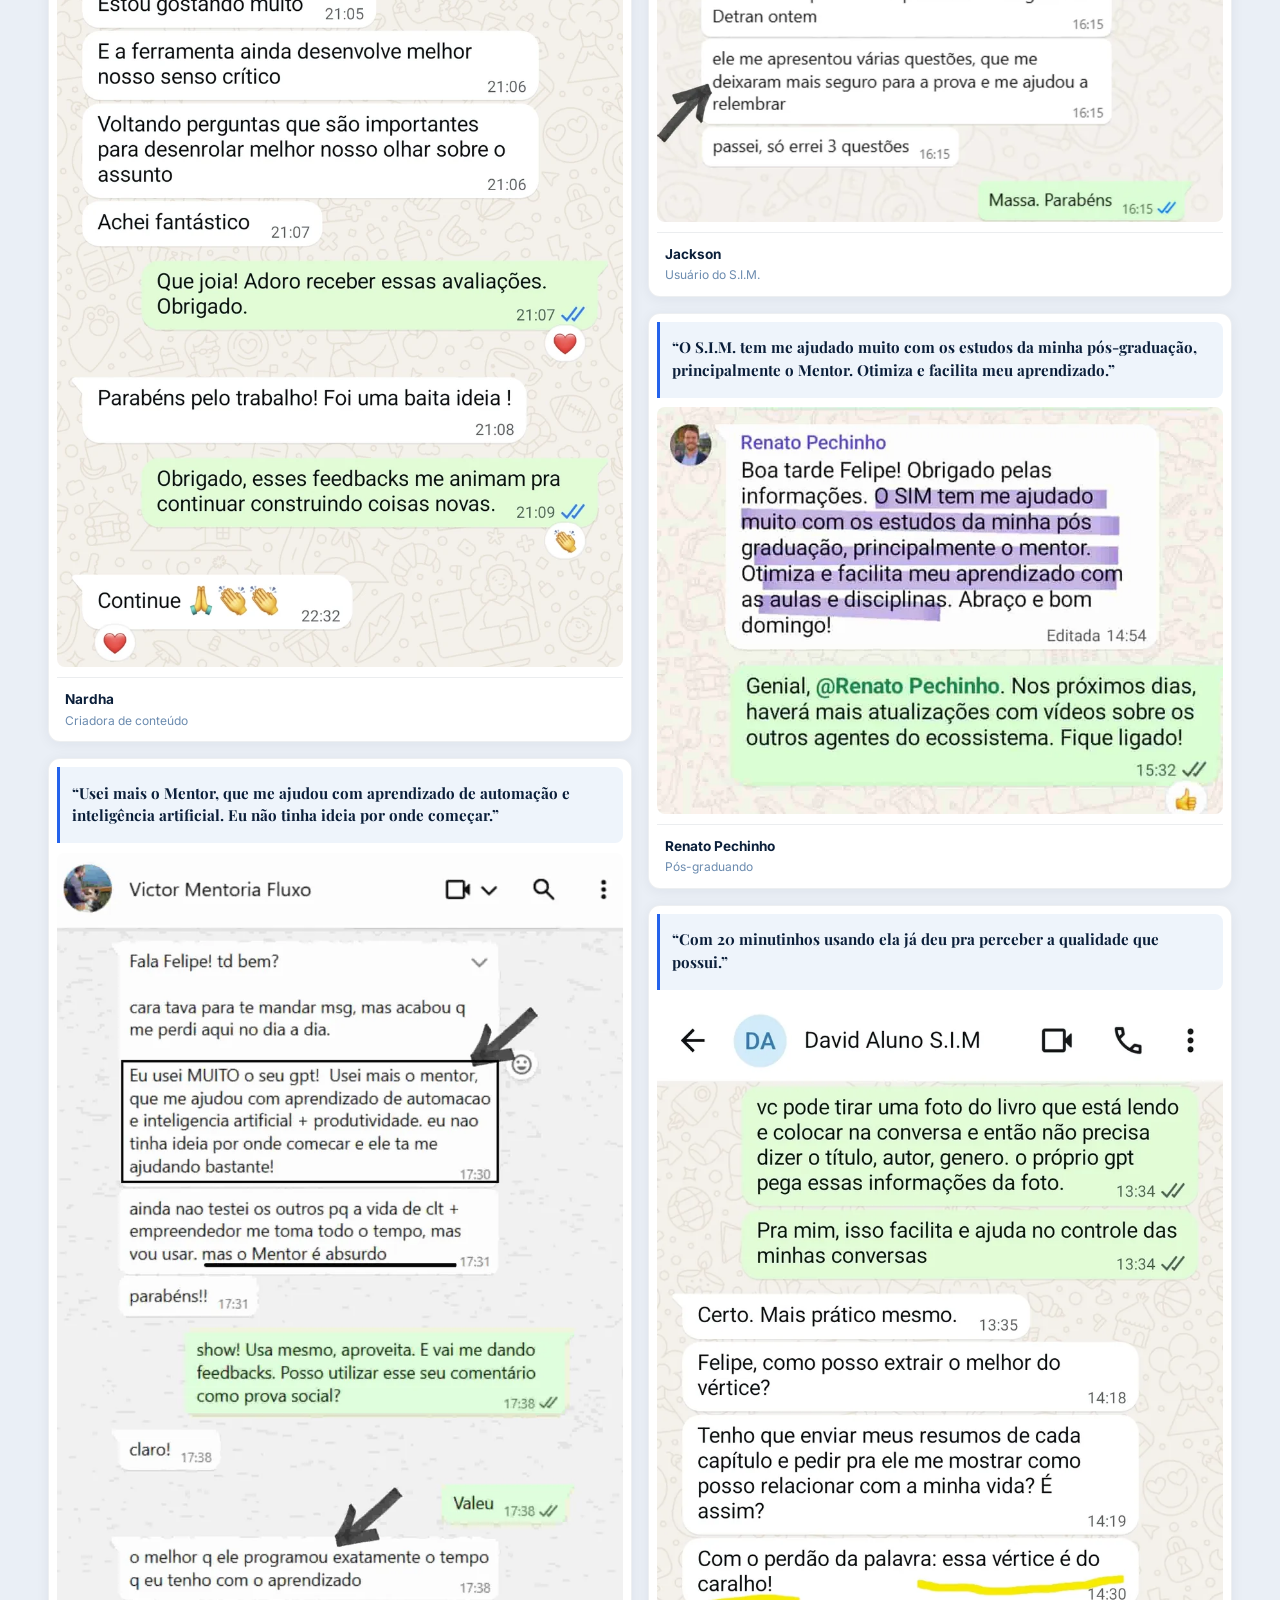
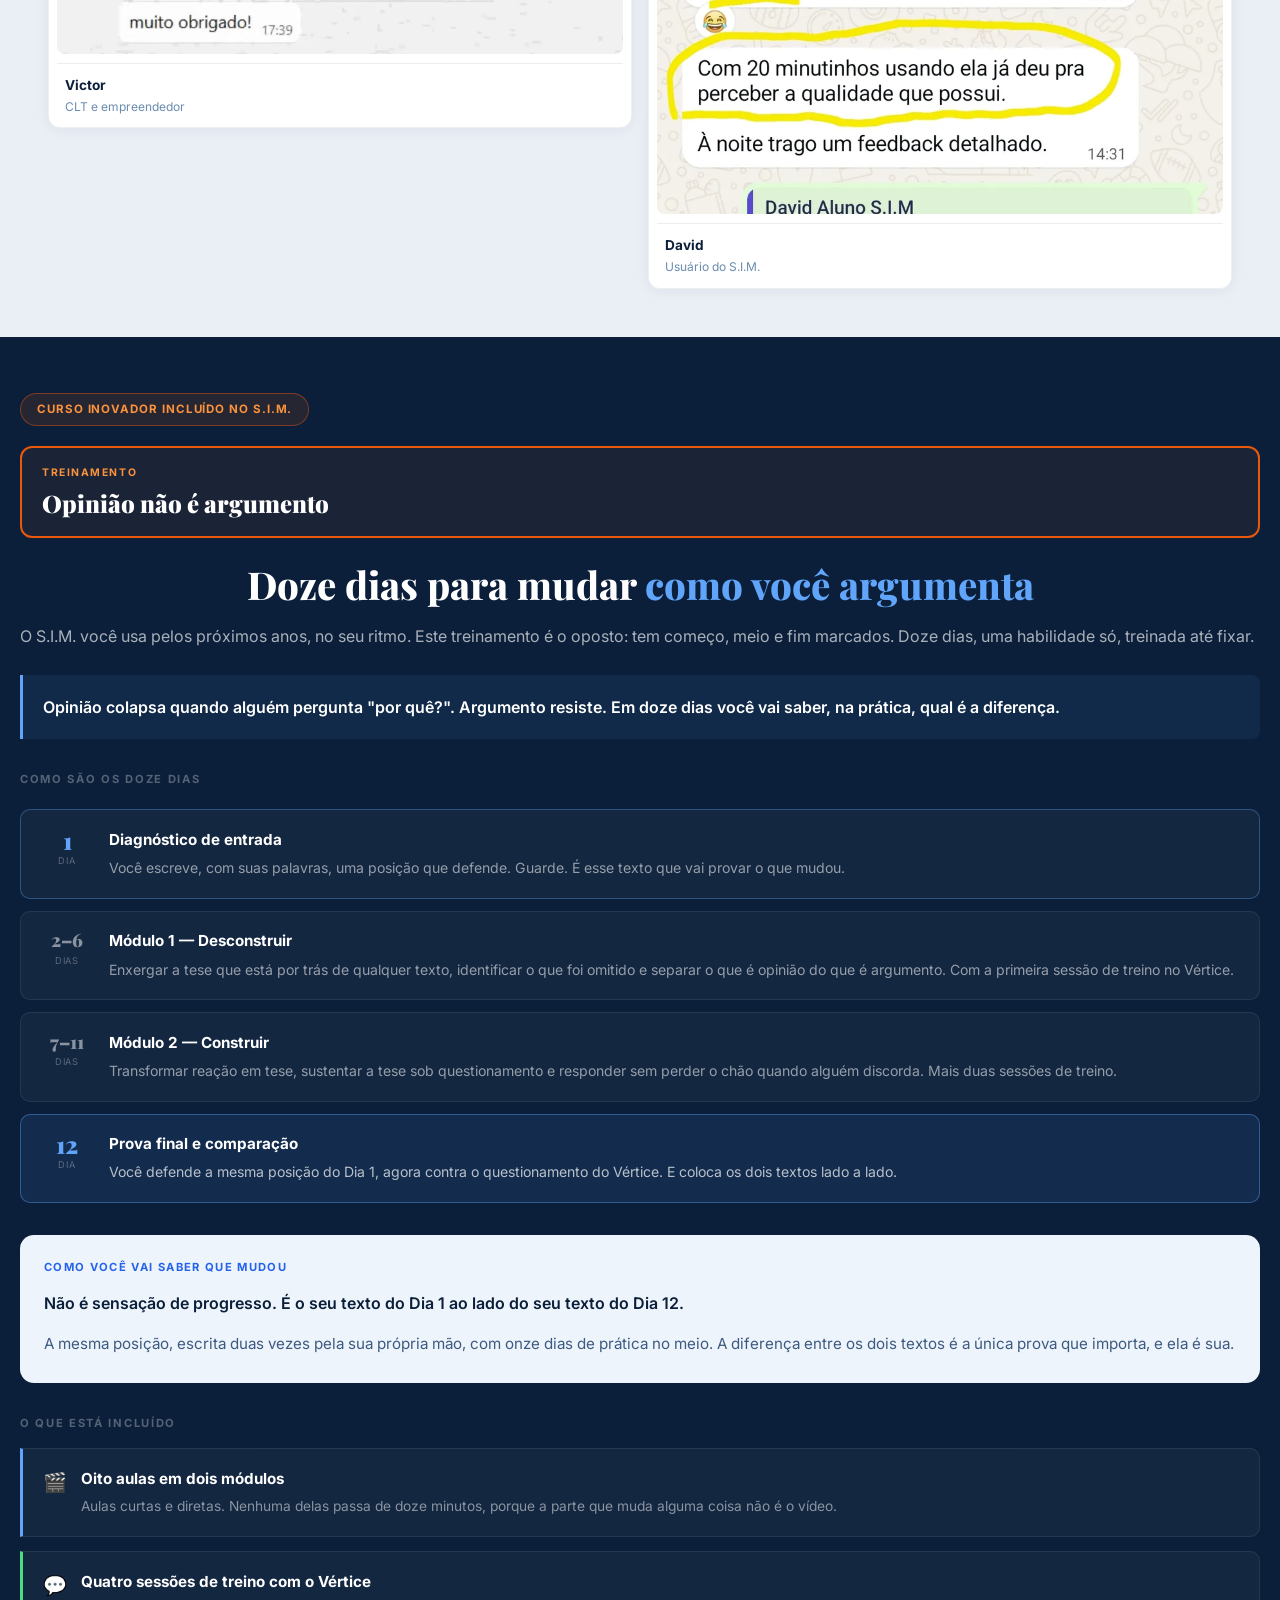
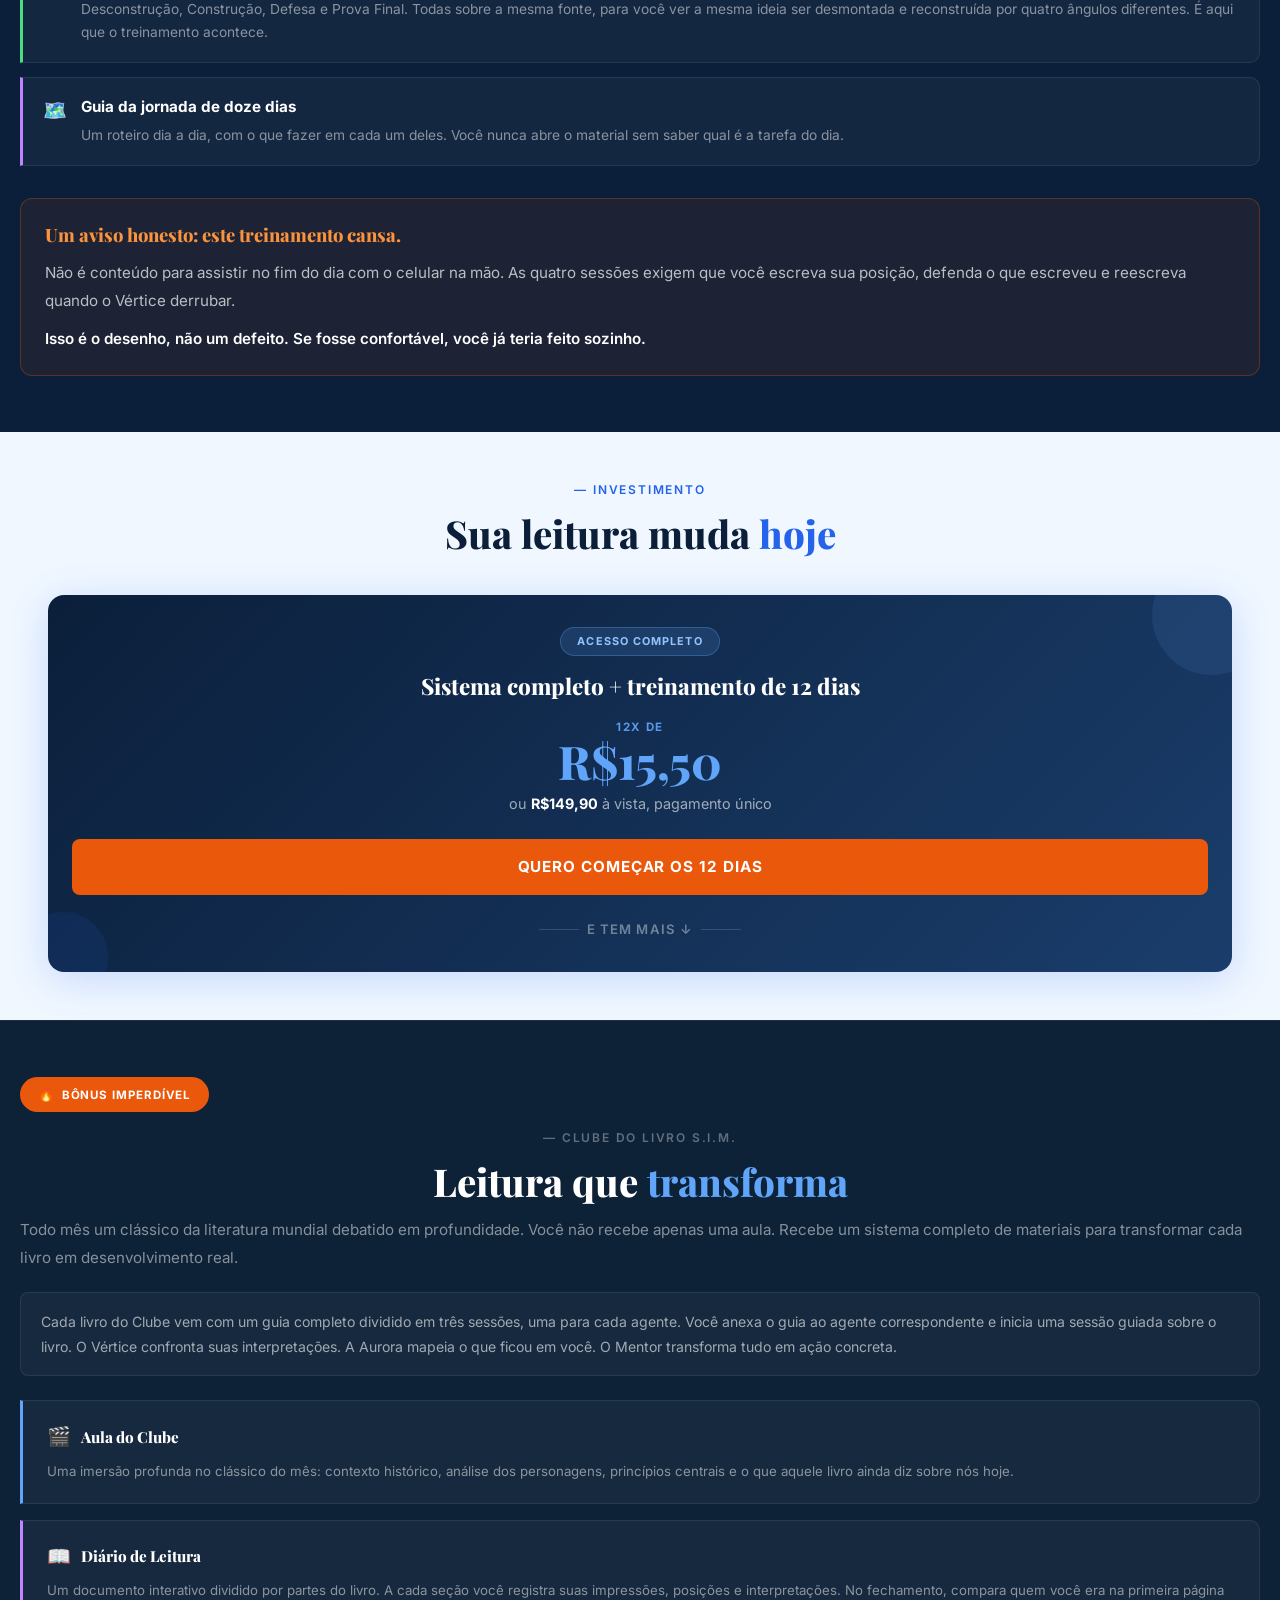
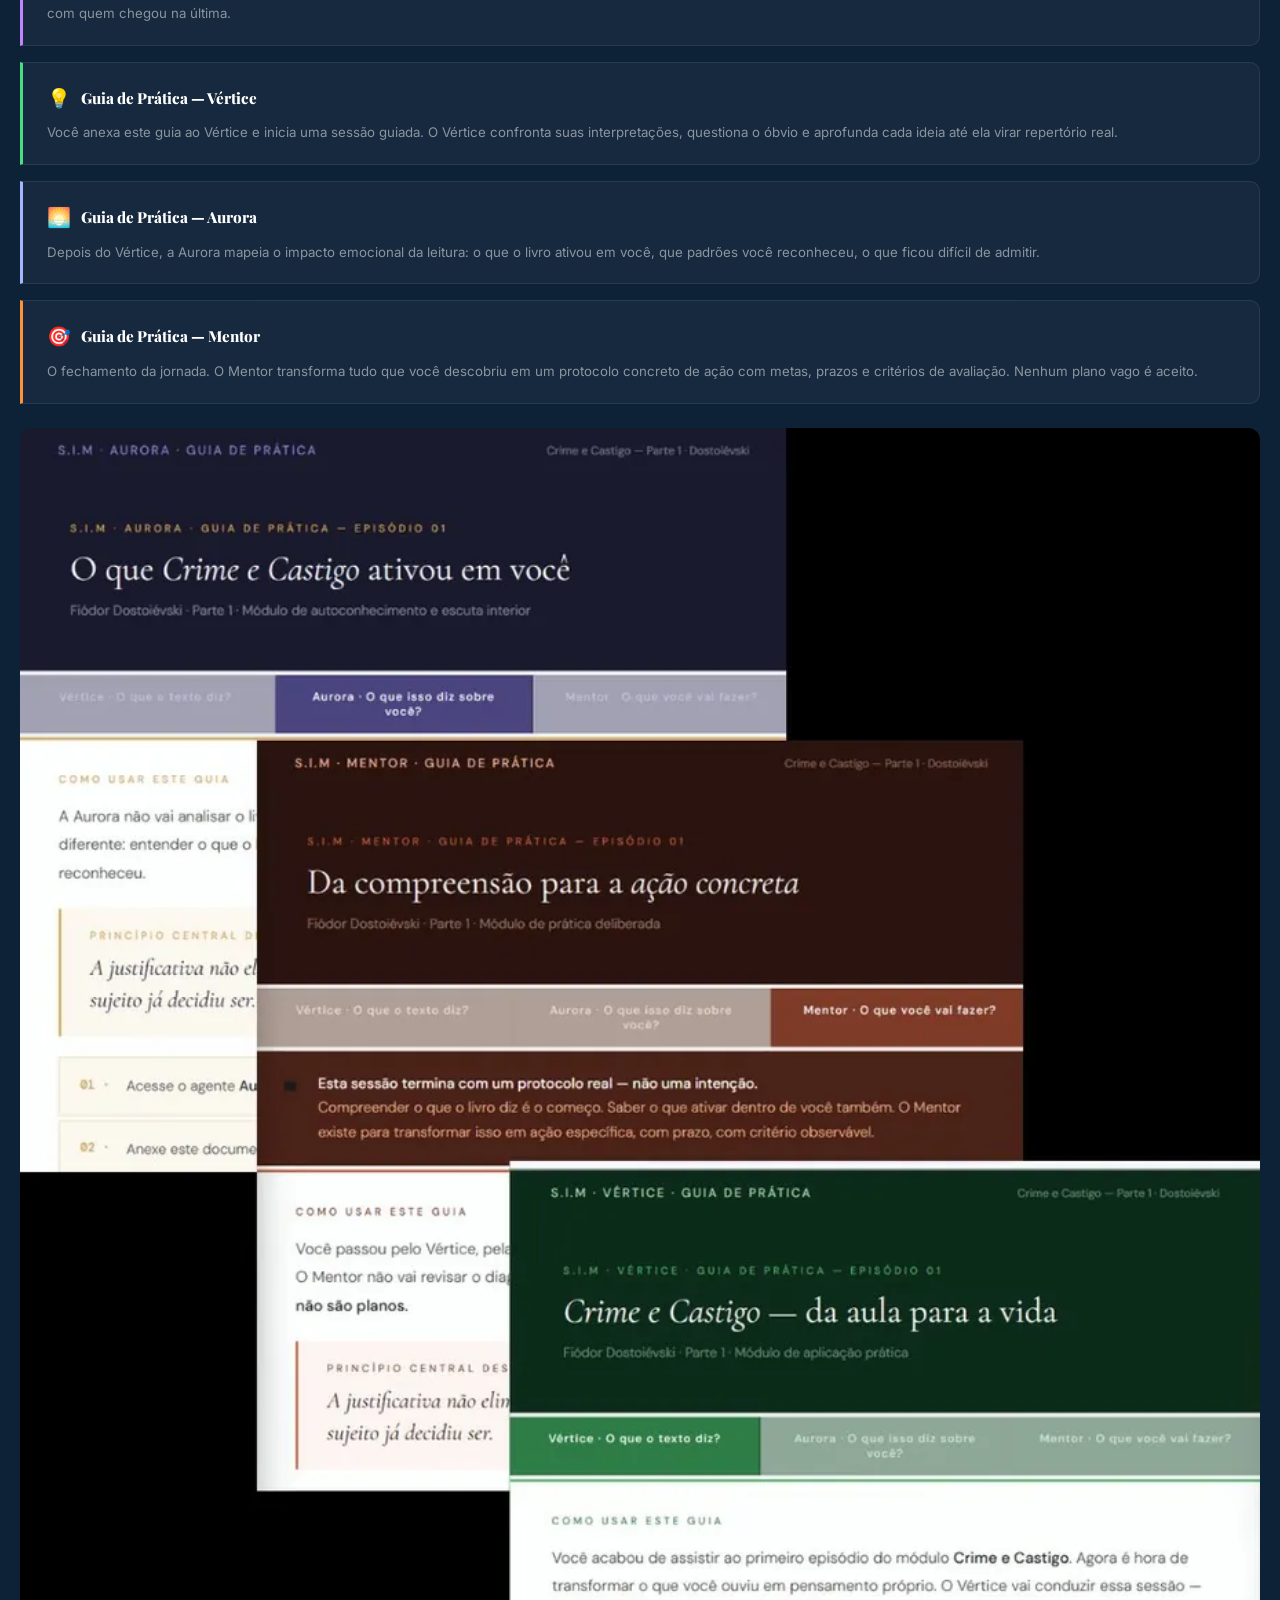
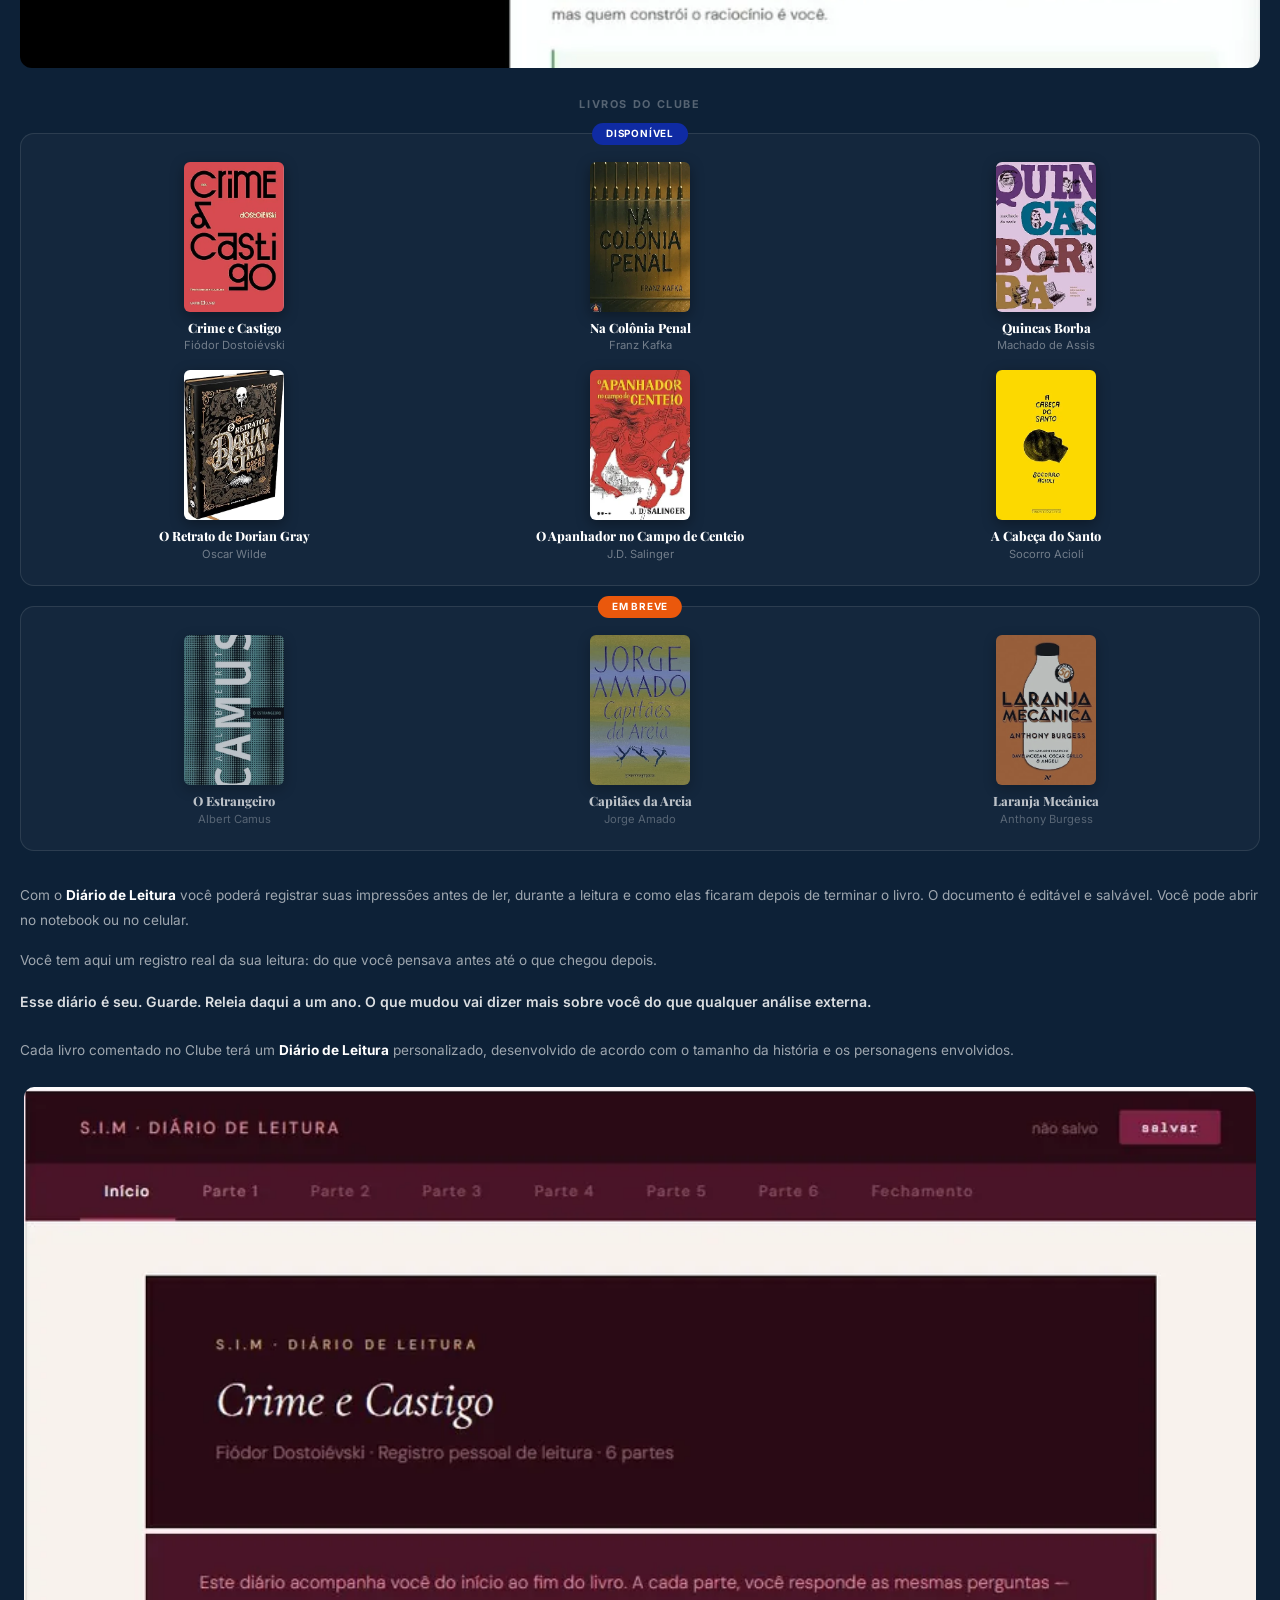
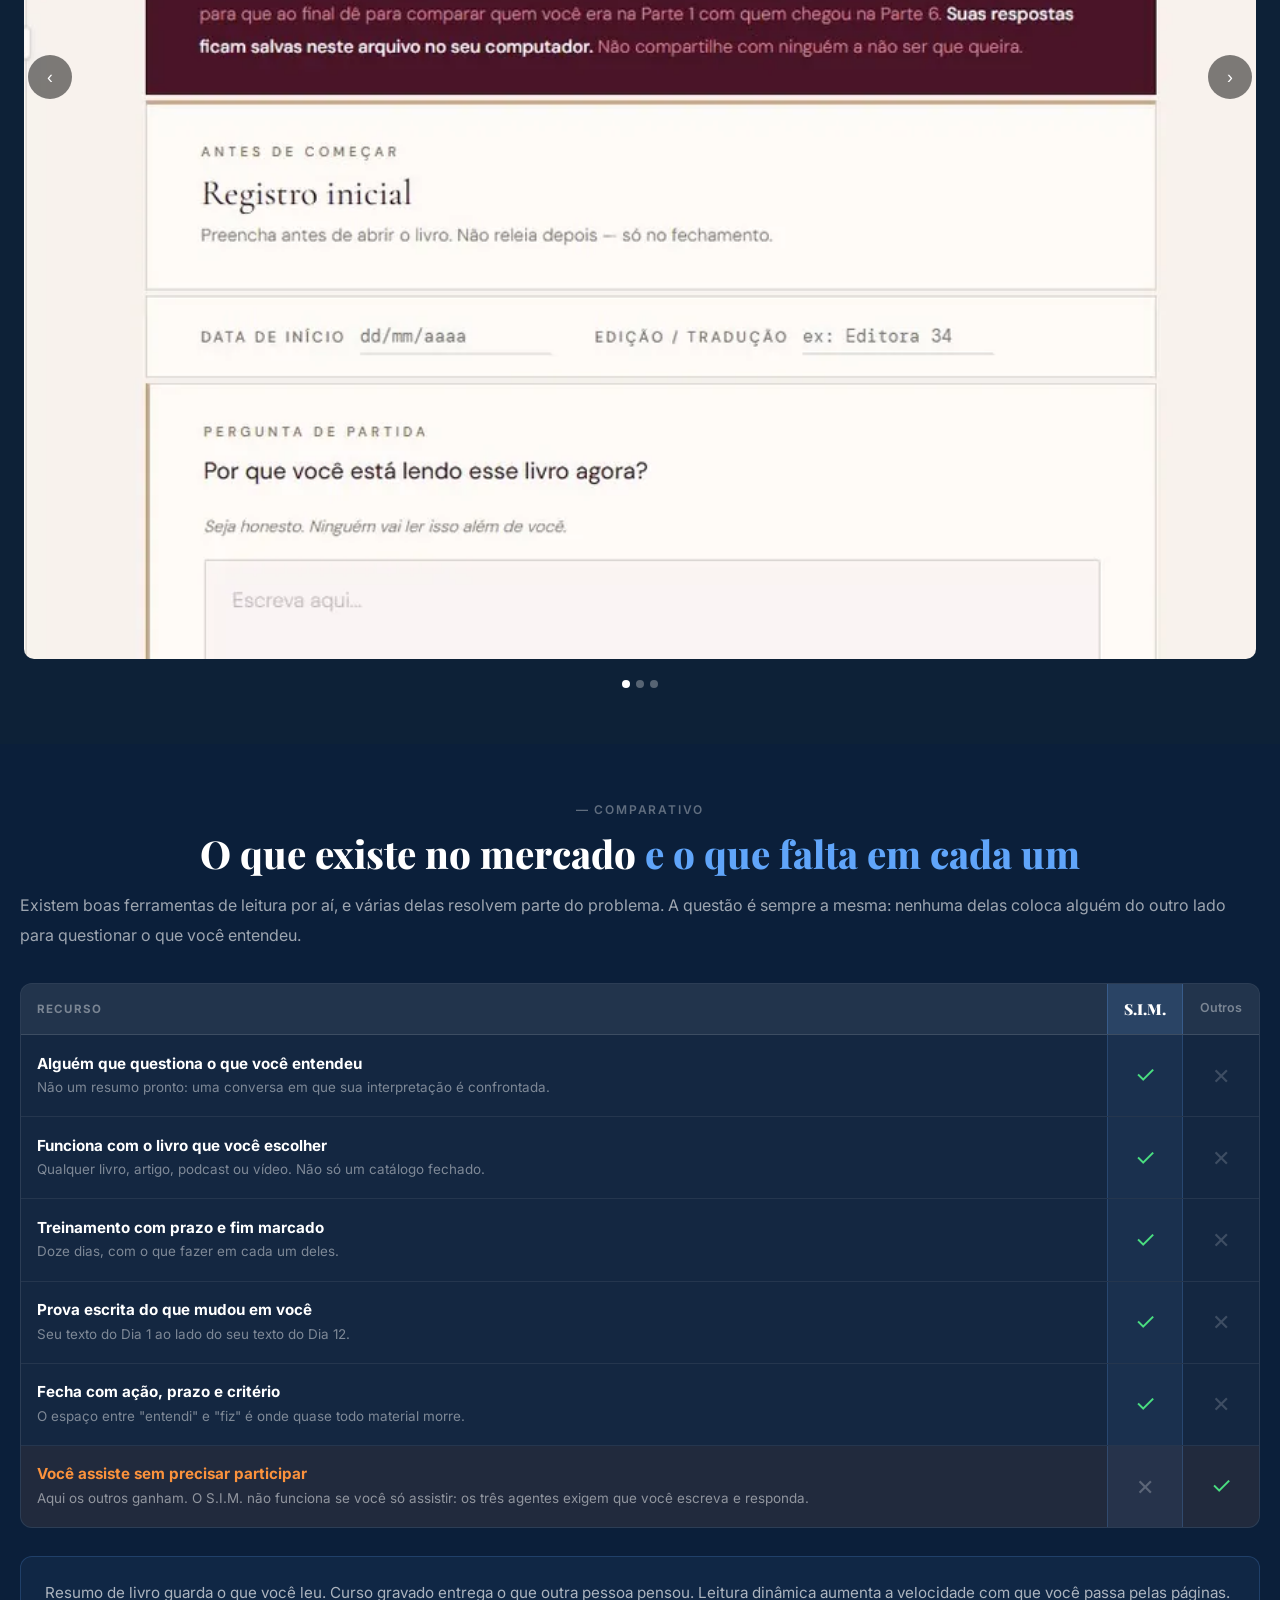
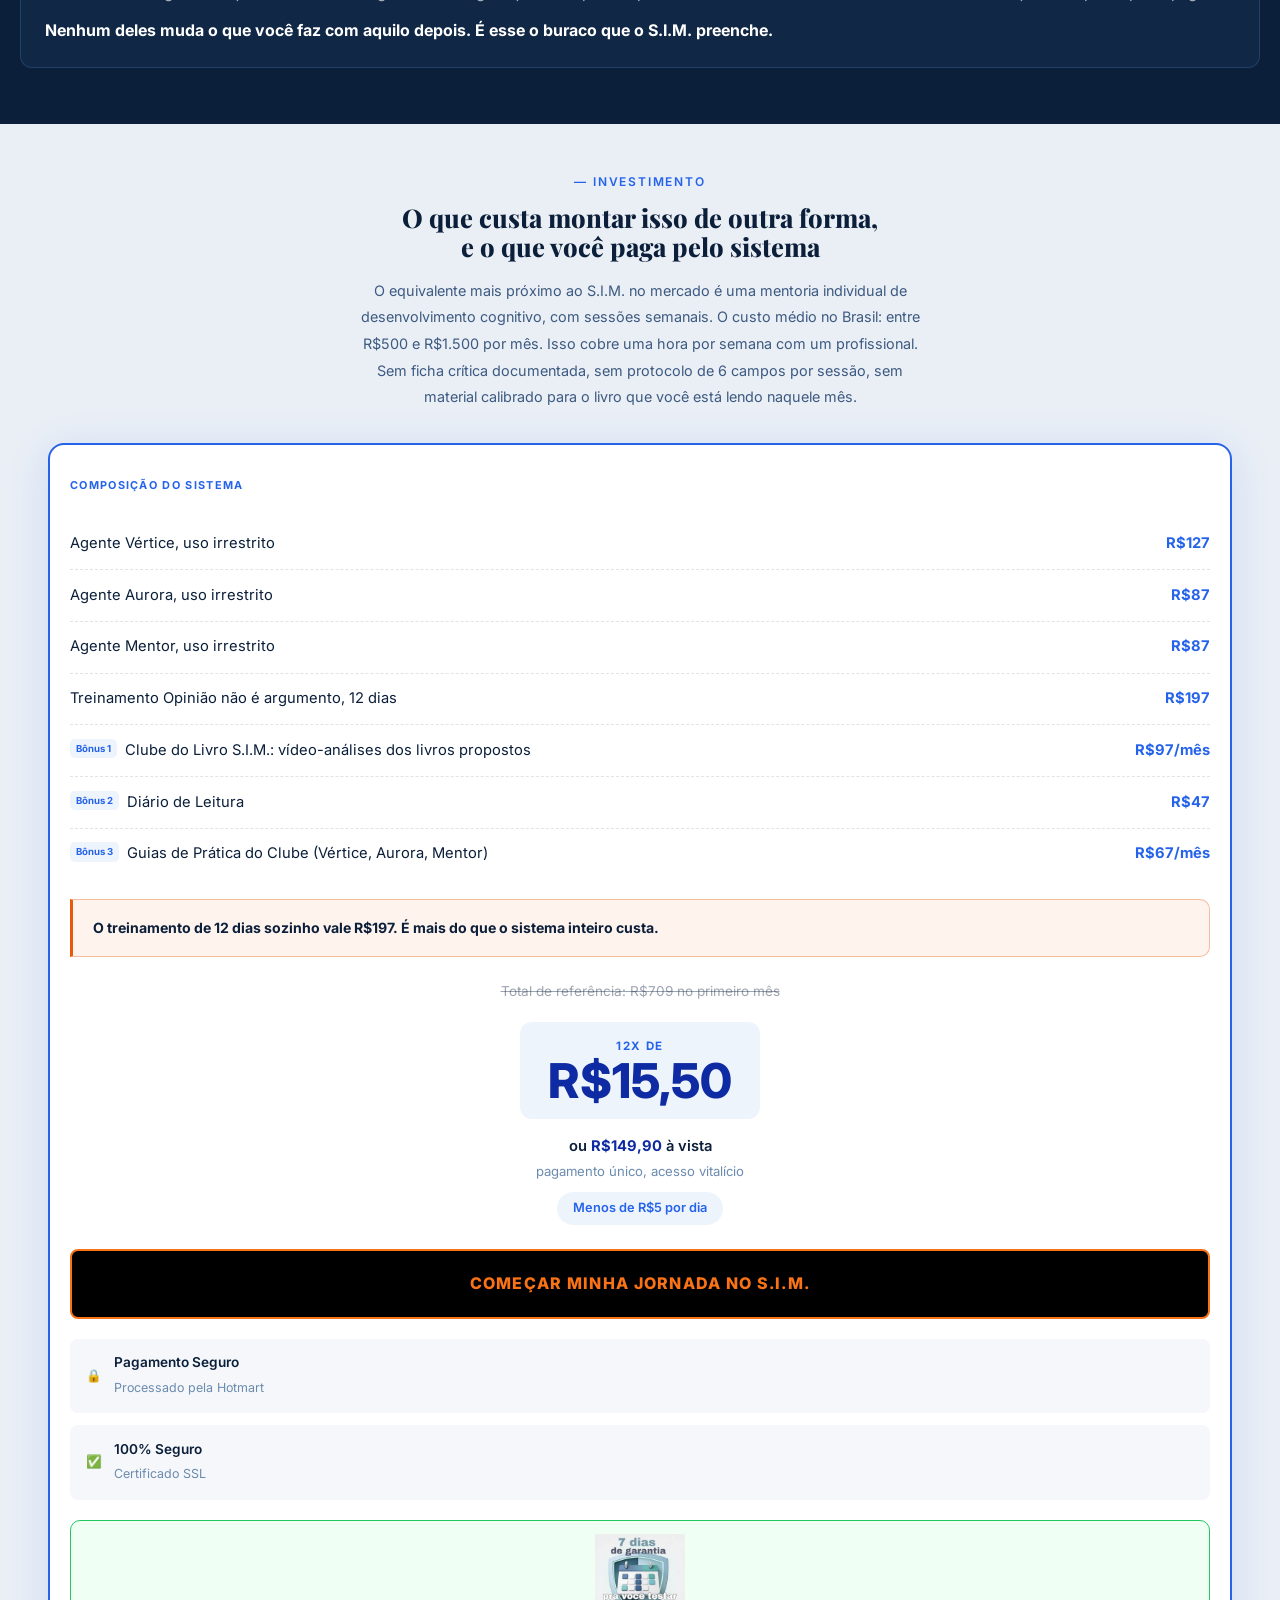
==== commit c51b0994: "Reescreve secao do metodo: mais curta e com prazo de 12 dias Substitui a secao inteira pelo bloco de" ====
--- a/index.html
+++ b/index.html
@@ -369,77 +369,58 @@
     O método
   </div>
 
-  <h2 class="section-title reveal" style="color:#fff;">
+  <h2 class="section-title reveal" style="color:#fff;margin-bottom:1.25rem;">
     O S.I.M. não te dá respostas. <span style="color:#60A5FA;">Ele te ensina a pensar.</span>
   </h2>
 
-  <p class="section-sub reveal" style="color:rgba(255,255,255,0.6);margin-top:1rem;line-height:1.85;">
-    Três agentes em sequência. Cada um só faz sentido depois que o anterior terminou: compreensão, internalização e aplicação.
+  <p class="reveal" style="font-size:1.05rem;color:rgba(255,255,255,0.75);line-height:1.85;margin-bottom:1.25rem;">
+    Você não recebe uma lista de tarefas genéricas que não cabem na sua rotina. Você conversa com um interlocutor disponível a qualquer hora, que acolhe e desafia, e que devolve pergunta onde as outras IAs devolvem resposta pronta.
   </p>
 
-  <!-- Diagrama sequencial -->
-  <div style="display:flex;align-items:center;justify-content:center;gap:0.5rem;margin:2rem 0;flex-wrap:wrap;" class="reveal">
-
-    <div style="text-align:center;background:rgba(255,255,255,0.04);border:1px solid rgba(74,222,128,0.3);border-radius:10px;padding:1rem 1.25rem;min-width:90px;">
-      <div style="width:32px;height:32px;border-radius:50%;background:#1D4D35;display:flex;align-items:center;justify-content:center;font-size:0.75rem;font-weight:700;color:#4ADE80;margin:0 auto 0.5rem;">1</div>
-      <p style="font-size:0.88rem;font-weight:700;color:#fff;margin-bottom:0.2rem;">Vértice</p>
-      <p style="font-size:0.68rem;font-weight:600;color:#4ADE80;letter-spacing:0.08em;text-transform:uppercase;">Análise crítica</p>
-    </div>
-
-    <div style="color:rgba(255,255,255,0.3);font-size:1.25rem;">→</div>
-
-    <div style="text-align:center;background:rgba(255,255,255,0.04);border:1px solid rgba(165,180,252,0.3);border-radius:10px;padding:1rem 1.25rem;min-width:90px;">
-      <div style="width:32px;height:32px;border-radius:50%;background:#1e1b4b;display:flex;align-items:center;justify-content:center;font-size:0.75rem;font-weight:700;color:#a5b4fc;margin:0 auto 0.5rem;">2</div>
-      <p style="font-size:0.88rem;font-weight:700;color:#fff;margin-bottom:0.2rem;">Aurora</p>
-      <p style="font-size:0.68rem;font-weight:600;color:#a5b4fc;letter-spacing:0.08em;text-transform:uppercase;">Diagnóstico pessoal</p>
-    </div>
-
-    <div style="color:rgba(255,255,255,0.3);font-size:1.25rem;">→</div>
-
-    <div style="text-align:center;background:rgba(255,255,255,0.04);border:1px solid rgba(251,146,60,0.3);border-radius:10px;padding:1rem 1.25rem;min-width:90px;">
-      <div style="width:32px;height:32px;border-radius:50%;background:#3d1a0a;display:flex;align-items:center;justify-content:center;font-size:0.75rem;font-weight:700;color:#fb923c;margin:0 auto 0.5rem;">3</div>
-      <p style="font-size:0.88rem;font-weight:700;color:#fff;margin-bottom:0.2rem;">Mentor</p>
-      <p style="font-size:0.68rem;font-weight:600;color:#fb923c;letter-spacing:0.08em;text-transform:uppercase;">Protocolo de ação</p>
+  <p class="reveal" style="font-size:1.05rem;color:#fff;font-weight:600;line-height:1.85;padding:1.1rem 1.25rem;background:rgba(96,165,250,0.08);border-left:3px solid #60A5FA;border-radius:0 8px 8px 0;margin-bottom:2rem;">
+    As conclusões continuam sendo suas. O que muda é a estrutura com que você chega nelas.
+  </p>
+
+  <!-- Os três agentes, em sequência -->
+  <p class="reveal" style="font-size:0.7rem;font-weight:700;color:rgba(255,255,255,0.3);letter-spacing:0.15em;text-transform:uppercase;margin-bottom:1.25rem;">
+    São três agentes, nesta ordem
+  </p>
+
+  <div class="reveal" style="display:flex;flex-direction:column;gap:0.85rem;margin-bottom:1.75rem;">
+
+    <div style="display:flex;align-items:flex-start;gap:1rem;background:rgba(255,255,255,0.04);border:1px solid rgba(74,222,128,0.25);border-left:3px solid #4ADE80;border-radius:0 10px 10px 0;padding:1.1rem 1.25rem;">
+      <div style="width:34px;height:34px;border-radius:50%;background:#1D4D35;display:flex;align-items:center;justify-content:center;font-size:0.85rem;font-weight:700;color:#4ADE80;flex-shrink:0;">1</div>
+      <div>
+        <p style="font-size:1rem;font-weight:700;color:#fff;margin-bottom:0.15rem;">Vértice <span style="font-size:0.72rem;font-weight:600;color:#4ADE80;letter-spacing:0.08em;text-transform:uppercase;margin-left:0.4rem;">O que o texto diz</span></p>
+        <p style="font-size:0.95rem;color:rgba(255,255,255,0.6);line-height:1.7;">Você compartilha a sua opinião sobre a leitura e ele te questiona, apontando outros pontos de vista. Você reflete melhor e compreende mais.</p>
+      </div>
+    </div>
+
+    <div style="display:flex;align-items:flex-start;gap:1rem;background:rgba(255,255,255,0.04);border:1px solid rgba(165,180,252,0.25);border-left:3px solid #a5b4fc;border-radius:0 10px 10px 0;padding:1.1rem 1.25rem;">
+      <div style="width:34px;height:34px;border-radius:50%;background:#1e1b4b;display:flex;align-items:center;justify-content:center;font-size:0.85rem;font-weight:700;color:#a5b4fc;flex-shrink:0;">2</div>
+      <div>
+        <p style="font-size:1rem;font-weight:700;color:#fff;margin-bottom:0.15rem;">Aurora <span style="font-size:0.72rem;font-weight:600;color:#a5b4fc;letter-spacing:0.08em;text-transform:uppercase;margin-left:0.4rem;">O que isso diz de você</span></p>
+        <p style="font-size:0.95rem;color:rgba(255,255,255,0.6);line-height:1.7;">Uma pergunta por vez, sobre o que aquilo mexeu em você. É a parte que quase todo curso pula.</p>
+      </div>
+    </div>
+
+    <div style="display:flex;align-items:flex-start;gap:1rem;background:rgba(255,255,255,0.04);border:1px solid rgba(251,146,60,0.25);border-left:3px solid #fb923c;border-radius:0 10px 10px 0;padding:1.1rem 1.25rem;">
+      <div style="width:34px;height:34px;border-radius:50%;background:#3d1a0a;display:flex;align-items:center;justify-content:center;font-size:0.85rem;font-weight:700;color:#fb923c;flex-shrink:0;">3</div>
+      <div>
+        <p style="font-size:1rem;font-weight:700;color:#fff;margin-bottom:0.15rem;">Mentor <span style="font-size:0.72rem;font-weight:600;color:#fb923c;letter-spacing:0.08em;text-transform:uppercase;margin-left:0.4rem;">O que você vai fazer</span></p>
+        <p style="font-size:0.95rem;color:rgba(255,255,255,0.6);line-height:1.7;">Ele traça a rota até o seu objetivo, com meta e prazo. A cada etapa concluída, recalibra o plano conforme o que de fato aconteceu.</p>
+      </div>
     </div>
 
   </div>
 
-  <!-- Cards compactos dos 3 agentes -->
-  <div style="display:flex;flex-direction:column;gap:1rem;margin-top:1rem;" class="reveal">
-
-    <div style="background:rgba(255,255,255,0.04);border:1px solid rgba(74,222,128,0.2);border-left:3px solid #4ADE80;border-radius:0 12px 12px 0;padding:1.25rem 1.5rem;">
-      <h3 style="font-family:'Playfair Display',serif;font-size:1.1rem;font-weight:800;color:#fff;margin-bottom:0.15rem;">Vértice</h3>
-      <p style="font-size:0.7rem;font-weight:600;color:#4ADE80;letter-spacing:0.1em;text-transform:uppercase;margin-bottom:0.75rem;">Análise crítica</p>
-      <p style="font-size:0.86rem;color:rgba(255,255,255,0.6);line-height:1.75;">
-        Você cola o texto e ele não devolve a análise pronta. Te leva por cinco etapas, e a que muda tudo é o Confronto de Contradições: ali aparece o que você aceitou sem verificar.
-      </p>
-    </div>
-
-    <div style="background:rgba(255,255,255,0.04);border:1px solid rgba(165,180,252,0.2);border-left:3px solid #a5b4fc;border-radius:0 12px 12px 0;padding:1.25rem 1.5rem;">
-      <h3 style="font-family:'Playfair Display',serif;font-size:1.1rem;font-weight:800;color:#fff;margin-bottom:0.15rem;">Aurora</h3>
-      <p style="font-size:0.7rem;font-weight:600;color:#a5b4fc;letter-spacing:0.1em;text-transform:uppercase;margin-bottom:0.75rem;">Diagnóstico pessoal</p>
-      <p style="font-size:0.86rem;color:rgba(255,255,255,0.6);line-height:1.75;">
-        A análise vira para dentro. Uma pergunta por vez: o que aquilo mexeu, que padrão você reconheceu, o que foi difícil de admitir. É a camada que quase todo mundo pula por ser desconfortável.
-      </p>
-    </div>
-
-    <div style="background:rgba(255,255,255,0.04);border:1px solid rgba(251,146,60,0.2);border-left:3px solid #fb923c;border-radius:0 12px 12px 0;padding:1.25rem 1.5rem;">
-      <h3 style="font-family:'Playfair Display',serif;font-size:1.1rem;font-weight:800;color:#fff;margin-bottom:0.15rem;">Mentor</h3>
-      <p style="font-size:0.7rem;font-weight:600;color:#fb923c;letter-spacing:0.1em;text-transform:uppercase;margin-bottom:0.75rem;">Protocolo de ação</p>
-      <p style="font-size:0.86rem;color:rgba(255,255,255,0.6);line-height:1.75;">
-        Você não encerra sem preencher seis campos: Situação, Papel, Escolha, Ação mínima, Prazo e Critério observável. É o que fecha o espaço entre "entendi" e "fiz".
-      </p>
-    </div>
-
-  </div>
-
-  <!-- Fechamento -->
-  <div style="margin-top:1.75rem;text-align:center;padding:1.25rem;border:1px solid rgba(96,165,250,0.15);border-radius:10px;background:rgba(96,165,250,0.05);" class="reveal">
-    <p style="font-size:0.88rem;color:rgba(255,255,255,0.6);line-height:1.8;margin-bottom:0.5rem;">
-      Análise sem internalização vira teoria. Internalização sem protocolo de ação vira acúmulo com outro rótulo.
-    </p>
-    <p style="font-size:0.95rem;font-weight:700;color:#fff;line-height:1.7;">
-      O treinamento de 12 dias te coloca esse ciclo rodando.
+  <!-- Fechamento com prazo -->
+  <div class="reveal" style="padding:1.35rem 1.5rem;border:1px solid rgba(96,165,250,0.25);border-radius:12px;background:rgba(96,165,250,0.07);">
+    <p style="font-size:1rem;color:rgba(255,255,255,0.7);line-height:1.85;margin-bottom:0.5rem;">
+      E você não precisa esperar meses para ver se está funcionando.
+    </p>
+    <p style="font-size:1.05rem;font-weight:700;color:#fff;line-height:1.8;">
+      O treinamento incluído tem doze dias. No último, você compara o que escreveu no primeiro com o que escreve agora.
     </p>
   </div>
 
